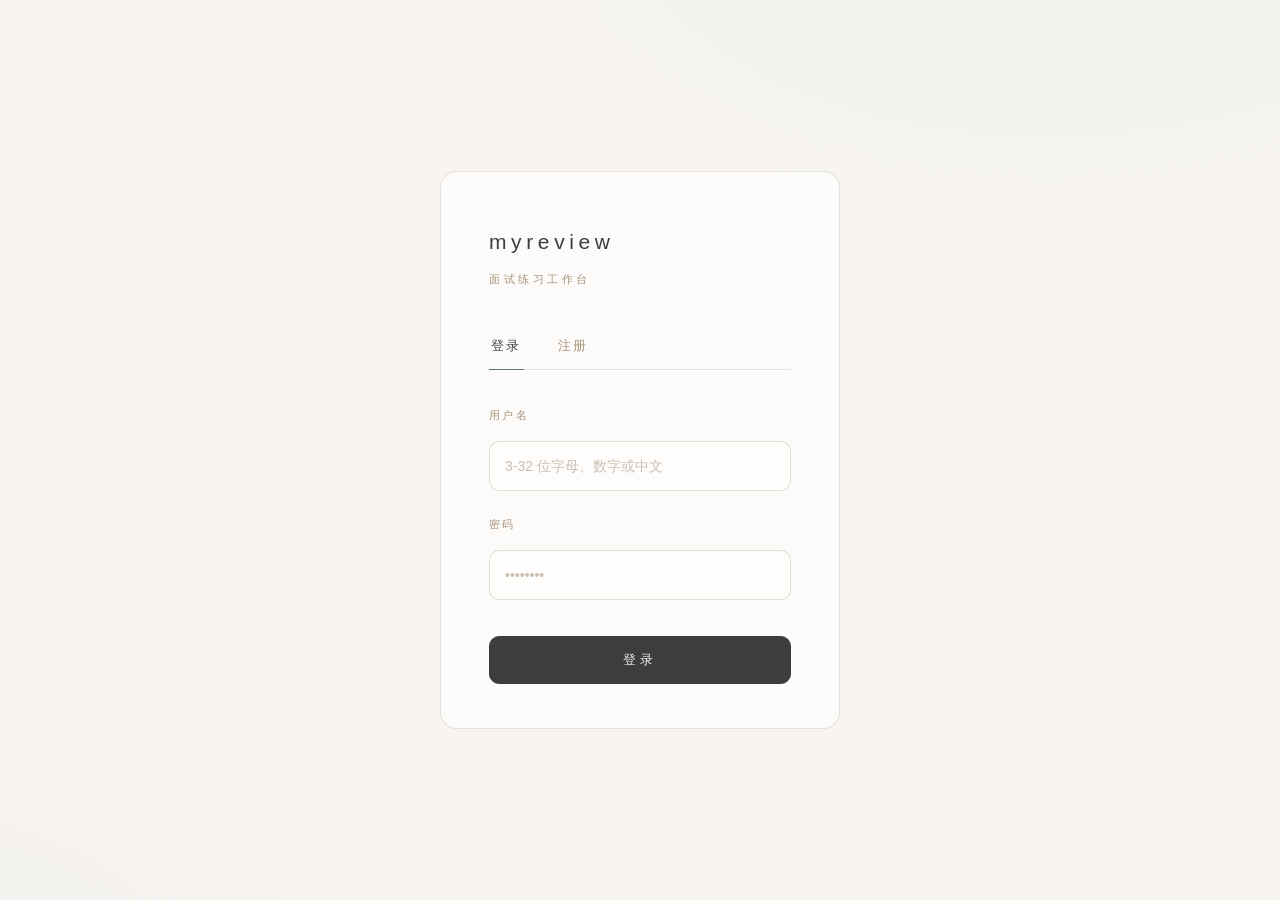
==== src/main/resources/static/answer.html @ 4e0e7f31 "加入缓存" ====
<!DOCTYPE html>
<html lang="zh-CN">
<head>
  <meta charset="UTF-8" />
  <meta name="viewport" content="width=device-width, initial-scale=1.0" />
  <title>答题 · MyReview</title>
  <link rel="icon" href="data:image/svg+xml,%3Csvg xmlns='http://www.w3.org/2000/svg' viewBox='0 0 64 64'%3E%3Crect width='64' height='64' rx='16' fill='%236366f1'/%3E%3Ctext x='32' y='44' font-size='32' font-family='sans-serif' font-weight='700' text-anchor='middle' fill='white'%3EM%3C/text%3E%3C/svg%3E" />
  <link rel="stylesheet" href="css/app.css?v=20261117d" />
</head>
<body class="route-practice" data-view="answer">
  <div class="layout">
    <aside class="sidebar">
      <div class="brand">
        <div class="brand-icon">面</div>
        <div class="brand-text">
          <strong>myreview</strong>
          <span>面试练习工作台</span>
        </div>
      </div>
      <nav class="nav" id="nav"></nav>
      <div class="user-panel" id="user-panel"></div>
    </aside>

    <main class="content" id="view"></main>
  </div>

  <script src="js/icons.js?v=20261105s"></script>
  <script src="js/speech.js?v=20261105s"></script>
  <script src="js/session.js?v=20261118a"></script>
</body>
</html>
---- src/main/resources/static/css/app.css ----
/* ============================================================
   MyReview —— Bento 便当盒界面
   浅色底 + 大圆角白瓷卡片 + 粉彩点缀，网格错落、留白充足、
   动效短而弹（200-300ms ease-out）。图标全部走内联 SVG。
   ============================================================ */

/* ------------------------------------------------------------
   1. 设计变量
   ------------------------------------------------------------ */
:root {
  /* 字号阶梯（设置页三档字号改的就是这组变量）——对齐主流产品：正文 14px 起步 */
  --fs-xs:   11px;    /* 徽章、脚注、时间戳 */
  --fs-sm:   12px;    /* 次要标签、小按钮 */
  --fs-md:   13px;    /* 知识点名、列表项、表格 */
  --fs-base: 14px;    /* 正文：题目、参考答案、记事本、点评 */
  --fs-lg:   15px;    /* 面板标题 */
  --fs-xl:   19px;    /* 页头标题 */
  --fs-2xl:  24px;    /* 大数字 */

  /* 中性色阶（暖锌灰，避免纯灰发脏） */
  --bg:            #f4f5f9;
  --surface:       #ffffff;
  --surface-2:     #fafafc;
  --surface-3:     #f3f4f7;
  --border:        #ececf2;
  --border-strong: #dedee7;

  /* 文字（灰色加深：浅灰在浅底上太难看清） */
  --text:    #18181b;
  --text-2:  #3f3f46;
  --text-3:  #71717a;

  /* 粉彩强调色（Bento 的彩色格子） */
  --accent:       #3b82f6;
  --accent-2:     #8b5cf6;
  --accent-3:     #ec4899;
  --accent-4:     #f97316;
  --accent-soft:  #eef4ff;
  --accent-line:  #dbe7ff;
  /* 文字链接统一用主题靛紫，不再用浏览器默认蓝 */
  --link:         #4f46e5;

  --success:      #10b981;
  --success-soft: #ecfdf5;
  --warning:      #f59e0b;
  --warning-soft: #fffbeb;
  --danger:       #f43f5e;
  --danger-soft:  #fef2f2;
  --violet:       #8b5cf6;
  --violet-soft:  #f5f3ff;

  /* 几何：克制的小圆角（主流产品的 6-14px，不再是大圆角 Bento） */
  --r-sm: 6px;
  --r-md: 8px;
  --r-lg: 12px;
  --r-xl: 14px;
  --sidebar-w: 252px;
  /* 吸顶 mini 条的高度：粘性元素（记事本/目录/抽屉）的 top 统一按它让位 */
  --mini-head-h: 40px;

  /* 投影：轻薄贴地，不飘 */
  --shadow-xs: 0 1px 2px rgba(24, 24, 27, .05);
  --shadow-sm: 0 1px 2px rgba(24, 24, 27, .04), 0 6px 16px -10px rgba(24, 24, 27, .12);
  --shadow-md: 0 2px 6px -2px rgba(24, 24, 27, .07), 0 12px 28px -14px rgba(24, 24, 27, .16);
  --shadow-lg: 0 8px 24px -8px rgba(24, 24, 27, .18), 0 32px 64px -24px rgba(24, 24, 27, .25);

  --ease-out: cubic-bezier(.22, 1, .36, 1);
  --ease-in-out: cubic-bezier(.65, 0, .35, 1);
  --dur-fast: 150ms;
  --dur: 220ms;
  --dur-slow: 320ms;

  --font: "Inter", -apple-system, BlinkMacSystemFont, "Segoe UI",
          "PingFang SC", "Hiragino Sans GB", "Microsoft YaHei", sans-serif;
  --mono: "JetBrains Mono", "SF Mono", ui-monospace, Menlo, Consolas, monospace;
}

html[data-fs="small"] {
  --fs-xs: 10.5px; --fs-sm: 11.5px; --fs-md: 12.5px; --fs-base: 13px;
  --fs-lg: 14px; --fs-xl: 17.5px; --fs-2xl: 22px;
}
html[data-fs="large"] {
  --fs-xs: 12px; --fs-sm: 13px; --fs-md: 14px; --fs-base: 15.5px;
  --fs-lg: 17px; --fs-xl: 21px; --fs-2xl: 27px;
}

/* ------------------------------------------------------------
   2. 基底
   ------------------------------------------------------------ */
* { box-sizing: border-box; }
html, body { margin: 0; padding: 0; min-height: 100%; }
html { scroll-behavior: smooth; }

body {
  font-family: var(--font);
  color: var(--text);
  font-size: var(--fs-base);
  font-weight: 400;
  letter-spacing: 0;
  /* 禁止浏览器合成粗体：中文合成粗体是“又粗又糊”的主要来源 */
  font-synthesis: none;
  line-height: 1.7;
  background-color: var(--bg);
  background-image:
    radial-gradient(900px 520px at 100% -8%, rgba(139, 92, 246, .10), transparent 62%),
    radial-gradient(820px 520px at -10% 2%, rgba(59, 130, 246, .10), transparent 58%),
    radial-gradient(700px 500px at 55% 110%, rgba(236, 72, 153, .06), transparent 60%);
  background-attachment: fixed;
  -webkit-font-smoothing: antialiased;
  text-rendering: optimizeLegibility;
}

::selection { background: #dfe8ff; color: #1e3a8a; }

/* 数字一律等宽，避免跳动 */
.num, .kpi-val, .score-big, .qnav-btn, .s-value, .tab-badge { font-variant-numeric: tabular-nums; }

/* 细滚动条 */
* { scrollbar-width: thin; scrollbar-color: #d9d9e3 transparent; }
*::-webkit-scrollbar { width: 10px; height: 10px; }
*::-webkit-scrollbar-thumb {
  background: #d9d9e3; border-radius: 999px;
  border: 3px solid transparent; background-clip: content-box;
}
*::-webkit-scrollbar-thumb:hover { background: #c4c4d2; background-clip: content-box; }
*::-webkit-scrollbar-track { background: transparent; }

a { color: inherit; }
:focus-visible { outline: 2px solid #818cf8; outline-offset: 2px; }
code {
  font-family: var(--mono); font-size: .95em;
  background: var(--surface-3); border-radius: 6px; padding: 1px 6px;
}

/* ------------------------------------------------------------
   3. 布局：浮空侧栏 + 主内容
   ------------------------------------------------------------ */
.layout {
  display: flex;
  gap: 16px;
  min-height: 100vh;
  max-width: 2400px;
  margin: 0 auto;
  padding: 10px;
}

/* ------------------------------------------------------------
   仪表盘菜单栏 —— 北欧极简（配色比登录页深一档，保证可读）
   暖白底、炭灰文字、羊毛灰线条；hover 只动底色（无位移），
   700ms ease-in-out 晨雾过渡。
   ------------------------------------------------------------ */
.sidebar {
  width: var(--sidebar-w);
  flex-shrink: 0;
  position: sticky;
  top: 10px;
  height: calc(100vh - 20px);
  display: flex;
  flex-direction: column;
  background: rgba(255, 255, 255, .55);
  border: 1px solid rgba(212, 205, 197, .55);
  border-radius: var(--r-xl);
  box-shadow: none;
  overflow: hidden;
}

.brand {
  display: flex; align-items: center; gap: 12px;
  padding: 24px 20px 18px;
}
.brand-icon {
  width: 38px; height: 38px; flex-shrink: 0;
  display: flex; align-items: center; justify-content: center;
  border-radius: 8px;
  background: #5a7a6b;
  color: #f5f0eb;
  font-size: 15px; font-weight: 400; letter-spacing: .02em;
  box-shadow: none;
}
.brand-text { display: flex; flex-direction: column; line-height: 1.3; min-width: 0; }
.brand-text strong {
  font-size: var(--fs-md); font-weight: 400;
  letter-spacing: .18em;
  text-transform: lowercase;
  color: #3d3d3d;
}
.brand-text span {
  font-size: 10px; font-weight: 400;
  letter-spacing: .22em;
  color: #a89279; margin-top: 3px;
}

.nav {
  flex: 1;
  padding: 4px 14px 14px;
  display: flex; flex-direction: column; gap: 2px;
  overflow-y: auto;
}
.nav-section {
  padding: 18px 12px 8px;
  font-size: 10.5px; font-weight: 500;
  letter-spacing: .24em; text-transform: none;
  color: #a89279;
}
.nav-item {
  display: flex; align-items: center; gap: 11px;
  padding: 10px 12px;
  border-radius: 8px;
  color: #55504a; text-decoration: none;
  font-size: var(--fs-md); font-weight: 400;
  transition: background 700ms ease-in-out, color 700ms ease-in-out;
}
/* Silent Elevation + No Impact：hover 只有底色微变，无位移无形变 */
.nav-item:hover { background: rgba(212, 205, 197, .3); color: #3d3d3d; transform: none; }
.nav-item.active {
  color: #3f5a4e;
  background: rgba(90, 122, 107, .13);
  box-shadow: none;
  font-weight: 500;
}
.nav-icon { width: 20px; display: flex; align-items: center; justify-content: center; flex-shrink: 0; }
.nav-item.active .nav-icon { color: #5a7a6b; }

/* 侧栏底部用户卡 */
.user-panel { padding: 14px; }
.user-card {
  display: flex; align-items: center; gap: 10px;
  padding: 9px 10px;
  border-radius: 10px;
  background: rgba(212, 205, 197, .16);
  border: 1px solid rgba(212, 205, 197, .5);
  cursor: pointer;
  transition: background 700ms ease-in-out, border-color 700ms ease-in-out;
}
.user-card:hover {
  background: rgba(212, 205, 197, .28);
  border-color: rgba(212, 205, 197, .8);
  box-shadow: none; transform: none;
}
.user-avatar {
  width: 36px; height: 36px; flex-shrink: 0;
  display: flex; align-items: center; justify-content: center;
  border-radius: 10px;
  background: #607683;
  color: #f5f0eb; font-weight: 400; font-size: var(--fs-md);
  box-shadow: none;
}
.user-avatar-img {
  width: 36px; height: 36px; flex-shrink: 0;
  border-radius: 10px; object-fit: cover;
  border: 1px solid rgba(212, 205, 197, .6);
}
.user-meta { flex: 1; min-width: 0; }
.user-name {
  font-size: var(--fs-md); font-weight: 500; line-height: 1.35;
  color: #3d3d3d;
  overflow: hidden; text-overflow: ellipsis; white-space: nowrap;
}
.user-sub {
  font-size: var(--fs-xs); font-weight: 400; color: #a89279;
  overflow: hidden; text-overflow: ellipsis; white-space: nowrap;
}
.user-menu-btn {
  flex-shrink: 0;
  width: 30px; height: 30px;
  display: grid; place-items: center;
  border: 0; border-radius: 8px;
  background: transparent; color: #a89279;
  cursor: pointer;
  transition: background 700ms ease-in-out, color 700ms ease-in-out;
}
.user-menu-btn:hover { background: rgba(212, 205, 197, .3); color: #c17767; }

.content {
  flex: 1;
  min-width: 0;
  padding: 8px 2px 48px 0;
}

/* 未登录：整页让位给登录卡片 */
body.auth-mode .layout { display: block; padding: 0; }
body.auth-mode .sidebar { display: none; }
body.auth-mode .content {
  min-height: 100vh;
  display: flex; align-items: center; justify-content: center;
  padding: 32px;
}

/*
 * fill-mode 用 backwards 而不是 both：both 会把最后一帧的 transform 留在 #view 上
 * （computed 是 identity matrix 而不是 none），使 #view 成为 fixed 元素的包含块，
 * 吸顶 mini 条就永远越不出主内容区、横跨不到菜单栏。
 */
.view-enter { animation: view-in var(--dur-slow) var(--ease-out) backwards; }
@keyframes view-in {
  from { opacity: 0; transform: translateY(10px); }
  to   { opacity: 1; transform: none; }
}

/* ------------------------------------------------------------
   4. 页头
   ------------------------------------------------------------ */
/*
 * 页头吸顶：滚过页头原始位置后变成一条 mini 条（标题缩小、eyebrow 收起），
 * 操作按钮保持可点。判定阈值用页头的**文档绝对位置**，与 mini 后的高度无关，
 * 所以不会出现「缩小→判定失效→还原→再缩小」的抖动。
 *
 * mini 条用 fixed 只覆盖主内容区（left 让开侧栏），**毛玻璃背景**——
 * 之前是全透明 + 文字阴影，正文从标题底下穿过很费眼；页面背景是渐变，
 * 用半透明白 + blur 既挡住内容又保留渐变过渡，和侧栏同一套材质语言。
 * 脱离文档流后由 JS 插入等高占位块，避免内容跳动。
 */
.page-head,
.session-head {
  z-index: 60;
}

/* 吸顶后占据的那段空间：高度由 JS 写入，内容位置保持不变 */
.sticky-head-spacer { flex: none; }

.page-head {
  display: flex; align-items: flex-end; gap: 20px;
  margin: 6px 0 24px;
  flex-wrap: wrap;
}
.page-head .ph-main { flex: 1; min-width: 240px; }
/* 层级眉标：只留大写宽字距的文字（Workspace / Practice），滚动进 mini 条时收起 */
.eyebrow {
  display: inline-flex; align-items: center;
  margin-bottom: 10px;
  color: #4f46e5;
  font-size: 10.5px; font-weight: 700;
  letter-spacing: .15em; text-transform: uppercase;
  max-height: 26px;
  overflow: hidden;
  transition: max-height var(--dur) var(--ease-out),
              margin var(--dur) var(--ease-out),
              opacity var(--dur) var(--ease-out);
}
.page-head h1 {
  margin: 0;
  font-size: var(--fs-xl);
  font-weight: 600;
  letter-spacing: -.01em;
  line-height: 1.2;
  transition: font-size var(--dur) var(--ease-out);
}
.page-head p { margin: 6px 0 0; color: var(--text-2); font-size: var(--fs-base); max-width: 74ch; }
.page-actions { display: flex; gap: 10px; align-items: center; flex-wrap: wrap; }

/*
 * mini 条：毛玻璃 + 比主内容左右各外扩 12px，像一块浮在主内容上方的玻璃板。
 * 玻璃板边缘比 main 宽，内部再用 12px 内边距把面包屑/右侧操作拉回主内容边缘。
 *   - 主内容左边缘 = layout padding 10 + 侧栏 + gap 16 = var(--sidebar-w) + 26
 *   - 玻璃板左边 = var(--sidebar-w) + 14（外扩 12px），右边 = 0（外扩 12px）
 *   - 内部 padding 12px 后，左右文字与主内容列严格对齐
 */
.page-head.mini,
.session-head.mini {
  position: fixed;
  top: 0;
  left: calc(var(--sidebar-w) + 14px);
  right: 0;
  margin: 0;
  padding: 6px 12px;
  background: rgba(255, 255, 255, .72);
  border: 0;
  border-bottom: 1px solid var(--border);
  border-radius: 0 0 var(--r-md) var(--r-md);
  box-shadow: 0 10px 30px -22px rgba(24, 24, 27, .35);
  backdrop-filter: blur(20px) saturate(180%);
  -webkit-backdrop-filter: blur(20px) saturate(180%);
  /* 条会挡住点击——只有内容自己接事件 */
  pointer-events: none;
}
.page-head.mini > *,
.session-head.mini > * { pointer-events: auto; }

/* mini 条：字号收一档，副标题与描述让位给内容。
   基础页头是 flex-end（大标题压着底线），mini 条只有一个标题 + 按钮，改居中才不会把标题顶下去 */
.page-head.mini { align-items: center; }
.page-head.mini h1 { font-size: 17px; }
/* 必须 display:none：inline-flex 即使压成 0 高，仍会占一个 line box，把标题顶下去 */
.page-head.mini .eyebrow { display: none; }
.page-head.mini p { display: none; }
.page-head.mini .page-actions { gap: 8px; }
.page-head.mini .page-actions .btn { padding: 6px 12px; font-size: var(--fs-sm); }
/* 毛玻璃已提供背景，文字不再需要光晕 */

/* ------------------------------------------------------------
   5. Bento 网格与卡片
   ------------------------------------------------------------ */
.stagger {
  display: grid;
  grid-template-columns: repeat(12, minmax(0, 1fr));
  gap: 20px;
  align-items: start;
}
.stagger > * { grid-column: span 12; min-width: 0; }

.span-4 { grid-column: span 4; }
.span-5 { grid-column: span 5; }
.span-6 { grid-column: span 6; }
.span-7 { grid-column: span 7; }
.span-8 { grid-column: span 8; }
.span-12 { grid-column: span 12; }

.card {
  position: relative;
  background: var(--surface);
  border: 1px solid rgba(24, 24, 27, .055);
  border-radius: var(--r-xl);
  padding: 20px;
  box-shadow: var(--shadow-sm);
  min-width: 0;
  transition: box-shadow var(--dur) var(--ease-out), border-color var(--dur) var(--ease-out);
}
.card:hover { box-shadow: var(--shadow-md); border-color: rgba(99, 102, 241, .14); }

.card > h2,
.panel > h3 {
  display: flex; align-items: center; gap: 8px; flex-wrap: wrap;
  margin: 0 0 16px;
  font-size: var(--fs-lg);
  font-weight: 500;
  letter-spacing: -.01em;
  line-height: 1.4;
}
.card > h2 .sub, .panel > h3 .muted { font-weight: 500; }

.sub { font-size: var(--fs-sm); color: var(--text-3); font-weight: 500; }
.muted { color: var(--text-3); }
.count { font-size: var(--fs-xs); color: var(--text-3); }
.spacer { margin-left: auto; }

/* 可折叠面板 */
.panel {
  position: relative;
  background: rgba(255, 255, 255, .9);
  border: 1px solid rgba(24, 24, 27, .055);
  border-radius: var(--r-xl);
  padding: 16px 20px;
  box-shadow: var(--shadow-sm);
  min-width: 0;
}
.panel > h3 { margin-bottom: 10px; }
.panel-toggle {
  margin-left: auto;
  padding: 5px 12px;
  border: 0; border-radius: 999px;
  background: rgba(24, 24, 27, .05);
  color: var(--text-3);
  font: inherit; font-size: var(--fs-xs); font-weight: 600;
  cursor: pointer;
  transition: background var(--dur-fast) var(--ease-out), color var(--dur-fast) var(--ease-out);
}
.panel-toggle:hover { background: rgba(24, 24, 27, .08); color: var(--text-2); }
.panel.collapsed .panel-content { display: none; }
.panel-accent {
  background: linear-gradient(145deg, #f6f4ff 0%, #eef4ff 100%);
  border-color: #e6e1ff;
}
.panel-success {
  background: linear-gradient(145deg, #f0fdf4 0%, #eef9ff 100%);
  border-color: #d6f3e3;
}
.panel-neutral { background: rgba(255, 255, 255, .9); }

.cols-2 { display: grid; grid-template-columns: repeat(2, minmax(0, 1fr)); gap: 16px; }
.cols-3 { display: grid; grid-template-columns: repeat(3, minmax(0, 1fr)); gap: 16px; }

/* ------------------------------------------------------------
   6. 按钮 / 链接 / 分段控件
   ------------------------------------------------------------ */
.btn {
  display: inline-flex; align-items: center; justify-content: center; gap: 6px;
  padding: 7px 13px;
  border: 1px solid transparent;
  border-radius: 8px;
  background: transparent;
  color: var(--text);
  font-family: var(--font); font-size: var(--fs-md); font-weight: 600;
  line-height: 1.35;
  text-decoration: none; white-space: nowrap;
  cursor: pointer;
  transition: transform var(--dur-fast) var(--ease-out),
              box-shadow var(--dur-fast) var(--ease-out),
              background var(--dur-fast) var(--ease-out),
              border-color var(--dur-fast) var(--ease-out),
              color var(--dur-fast) var(--ease-out);
}
.btn:active { transform: scale(.97); }
.btn svg { flex-shrink: 0; }

/* 主操作：主题靛紫渐变（替代黑色） */
.btn-primary {
  color: #fff;
  background: linear-gradient(135deg, #6366f1 0%, #8b5cf6 100%);
  box-shadow: 0 10px 22px -12px rgba(99, 102, 241, .6);
}
.btn-primary:hover:not(:disabled) {
  transform: translateY(-1px) scale(1.02);
  box-shadow: 0 16px 30px -14px rgba(99, 102, 241, .65);
  filter: brightness(1.06);
}
.btn-ghost {
  color: var(--text-2);
  background: var(--surface-2);
  border-color: var(--border);
  box-shadow: var(--shadow-xs);
}
/* 白底上的 ghost 按钮 hover 底色必须够深，否则看起来像没悬停 */
.btn-ghost:hover:not(:disabled) {
  color: var(--text);
  border-color: var(--border-strong);
  background: var(--surface-3);
  box-shadow: var(--shadow-sm);
  transform: translateY(-1px);
}
/* 卷切换箭头：单独的 hover 反馈（放大 + 蓝色） */
.paper-switch .btn-ghost:hover:not(:disabled) {
  color: var(--accent);
  border-color: var(--accent-line);
  background: var(--accent-soft);
  transform: translateY(-1px) scale(1.06);
}
/* 蓝色主按钮：继续出题 / 保存并下一题（不用黑色） */
/* 辅助/信息操作：浅靛蓝 tint（不抢主操作） */
.btn-soft {
  color: #4338ca;
  background: #eef2ff;
  border-color: #c7d2fe;
}
.btn-soft:hover:not(:disabled) {
  background: #e0e7ff;
  border-color: #a5b4fc;
  transform: translateY(-1px);
}
/* 警告/标记操作：琥珀 tint */
.btn-warning {
  color: #92400e;
  background: #fffbeb;
  border-color: #fde68a;
}
.btn-warning:hover:not(:disabled) {
  background: #fef3c7;
  transform: translateY(-1px);
}

/* 批改结果：各区域之间留间距，圆角适当收小 */
.graded-stack { display: flex; flex-direction: column; gap: 14px; }
.graded-stack .question-card,
.graded-stack .card,
.graded-stack .panel { border-radius: var(--r-md); }
#paper-body { margin-top: 12px; }
/* 卷总结在卡片里再套描边盒显得廉价：只留淡绿底，去边框去阴影 */
.paper-summary {
  margin-top: 12px;
  padding: 14px 16px;
  border: 0;
  box-shadow: none;
  border-radius: var(--r-md);
}
/* 本卷成绩的局部排版 */
/* 吸顶题目：滚过题面后缩小固定在控制区下方（题号/分值/题面始终可见） */
/*
 * 题目吸顶：位置始终由 CSS sticky 决定（top 是一个只依赖「mini 标题 + 控制区紧凑高度」
 * 的表达式），JS 只在贴住之后加 .is-stuck 换紧凑外观。
 * 之前用 JS 动态写 top 会导致「改高度→改阈值→再改高度」的抽搐，也容易在屏幕中间悬停。
 */
#question-card {
  position: sticky;
  top: calc(var(--mini-head-h) + var(--answer-sticky-stuck-h, 0px) + 8px);
  z-index: 30;   /* 贴住时盖住下方内容——否则半透明卡片会和题面叠字 */
  /* 吸顶落点之上还有 mini 标题 + 控制区，滚动锚定会反过来改 scrollTop → 未吸顶时就会跳 */
  overflow-anchor: none;
}
#question-card.is-stuck {
  padding: 10px 14px 10px 18px;
  border-radius: var(--r-md);
  background: #fff;
  box-shadow: 0 8px 22px -12px rgba(24, 24, 27, .28);
  max-height: 36vh;
  overflow-y: auto;
  overscroll-behavior: contain;
}
/* 滚动时内容高度变化会触发浏览器的滚动锚定，进而反馈成抖动——关掉它 */
html { overflow-anchor: none; }
#view { overflow-anchor: none; }
#question-card.is-stuck .q-seq { margin-bottom: 6px; font-size: var(--fs-xs); }
#question-card.is-stuck .q-text { font-size: var(--fs-md); line-height: 1.6; }
#question-card.is-stuck .q-kp,
#question-card.is-stuck .q-demands { margin-top: 8px; padding: 8px 10px; font-size: var(--fs-xs); }
#question-card.is-stuck::before { width: 4px; }

/* 批改结果各 panel 的标题/副标题统一成本卷成绩的排版 */
.panel > h3 .muted,
.panel > h3 .sub { font-weight: 400; font-size: 12px; }

.btn-quiet { color: var(--text-3); background: transparent; }
.btn-quiet:hover { color: var(--text-2); background: var(--surface-3); }
.btn-success {
  color: #fff;
  background: linear-gradient(135deg, #10b981 0%, #059669 100%);
  box-shadow: 0 10px 22px -12px rgba(16, 185, 129, .65);
}
.btn-success:hover { transform: translateY(-1px); box-shadow: 0 16px 30px -14px rgba(16, 185, 129, .6); }
/* 危险操作：柔和的玫红 tint，不用刺眼的大红渐变 */
.btn-danger {
  color: #b91c1c;
  background: #fff1f2;
  border-color: #fecdd3;
  box-shadow: none;
}
.btn-danger:hover:not(:disabled) {
  background: #ffe4e6;
  border-color: #fda4af;
  transform: translateY(-1px);
}
.btn-sm { padding: 5px 10px; border-radius: 8px; font-size: var(--fs-sm); }

/* —— 按钮情景色（北欧）：炭灰=建立、松绿=学习推进、峡湾蓝=查看辅助、砖色=危险 —— */
.btn-strong {
  background: #3d3d3d; border-color: #3d3d3d; color: #f5f0eb;
  box-shadow: none; font-weight: 400; letter-spacing: .12em;
  transition: filter 400ms ease-in-out;
}
.btn-strong:hover:not(:disabled) {
  filter: brightness(1.15); transform: none; box-shadow: none;
  background: #3d3d3d; border-color: #3d3d3d; color: #f5f0eb;
}
.btn-strong:active:not(:disabled) {
  filter: brightness(.92); transform: none; box-shadow: none;
  background: #3d3d3d; border-color: #3d3d3d; color: #f5f0eb;
}
.btn-fjord {
  background: rgba(255, 255, 255, .5);
  border-color: rgba(123, 160, 184, .5);
  color: #4c7288;
  box-shadow: none; font-weight: 400;
  transition: background 400ms ease-in-out, border-color 400ms ease-in-out, color 400ms ease-in-out;
}
.btn-fjord:hover:not(:disabled) {
  background: rgba(123, 160, 184, .12);
  border-color: rgba(123, 160, 184, .8);
  color: #3f6479;
  box-shadow: none; transform: none;
}
.btn-fjord:active:not(:disabled) { filter: brightness(.96); transform: none; box-shadow: none; }
.btn-lg { padding: 10px 18px; border-radius: 10px; font-size: var(--fs-base); }
.btn[disabled], .btn:disabled {
  opacity: .45;
  cursor: not-allowed;
  transform: none !important;
  box-shadow: none;
}
.btn.active {
  background: linear-gradient(135deg, rgba(59, 130, 246, .12), rgba(139, 92, 246, .12));
  border-color: rgba(99, 102, 241, .22);
  color: #4338ca;
}
.btn-row {
  display: flex; align-items: center; gap: 10px; flex-wrap: wrap;
  margin-top: 16px;
}

.link {
  display: inline-flex; align-items: center; gap: 4px;
  padding: 0; border: 0; background: none;
  color: var(--link);
  font: inherit; font-size: var(--fs-md); font-weight: 500;
  text-decoration: none; cursor: pointer;
}
.link:hover { text-decoration: underline; text-underline-offset: 3px; }

/* 三段式分段控件（iOS 风格） */
.seg {
  display: inline-flex; flex-wrap: wrap; gap: 3px;
  width: fit-content; max-width: 100%;
  align-self: flex-start;
  padding: 3px;
  background: var(--surface-2);
  border: 1px solid var(--border);
  border-radius: 12px;
}
.seg button, .seg a {
  display: inline-flex; align-items: center; justify-content: center; gap: 6px;
  padding: 6px 12px;
  border: 0; border-radius: 8px;
  background: transparent;
  color: var(--text-2);
  font: inherit; font-size: var(--fs-sm); font-weight: 500;
  text-decoration: none; white-space: nowrap;
  cursor: pointer;
  transition: background var(--dur-fast) var(--ease-out),
              color var(--dur-fast) var(--ease-out),
              box-shadow var(--dur-fast) var(--ease-out),
              transform var(--dur-fast) var(--ease-out);
}
.seg button:not(.active):hover, .seg a:not(.active):hover {
  color: #4338ca;
  background: rgba(99, 102, 241, .08);
}
.seg button:active, .seg a:active { transform: scale(.97); }
.seg button.active, .seg a.active {
  background: #eef2ff;
  color: #4338ca;
  font-weight: 600;
  box-shadow: inset 0 0 0 1px #c7d2fe;
}
select.btn { appearance: auto; padding-right: 12px; }

/* ------------------------------------------------------------
   7. 徽章 / 标签 / 状态点
   ------------------------------------------------------------ */
.badge {
  display: inline-flex; align-items: center; gap: 5px;
  padding: 2px 8px;
  border-radius: 8px;
  border: 1px solid transparent;
  background: var(--surface-3);
  color: var(--text-2);
  font-size: var(--fs-xs); font-weight: 500;
  line-height: 1.5; letter-spacing: 0; white-space: nowrap;
}
.badge-blue   { background: #eff6ff; color: #1d4ed8; }
.badge-green  { background: #ecfdf5; color: #047857; }
.badge-orange { background: #fff7ed; color: #c2410c; }
.badge-purple { background: #f5f3ff; color: #6d28d9; }
.badge-red    { background: #fef2f2; color: #b91c1c; }
.badge-gray   { background: #f4f4f5; color: #52525b; }

.tier-chip {
  display: inline-flex; align-items: center;
  padding: 2px 8px;
  border-radius: 8px;
  border: 1px solid transparent;
  font-size: var(--fs-xs); font-weight: 500;
  letter-spacing: 0; white-space: nowrap;
}
.tier-chip.tier-base  { background: #eff6ff; color: #1d4ed8; }
.tier-chip.tier-mid   { background: #f5f3ff; color: #6d28d9; }
.tier-chip.tier-major { background: #fff7ed; color: #c2410c; }

.pts-chip, .score-chip {
  display: inline-flex; align-items: center; gap: 4px;
  padding: 2px 8px;
  border-radius: 8px;
  border: 1px solid transparent;
  font-size: var(--fs-xs); font-weight: 500;
  letter-spacing: 0; white-space: nowrap;
}
.pts-chip { background: #f4f4f5; color: #52525b; }
.score-chip { background: var(--surface-3); color: var(--text-2); }
.score-chip.score-high { background: #ecfdf5; color: #047857; }
.score-chip.score-mid  { background: #eff6ff; color: #1d4ed8; }
.score-chip.score-low  { background: #fef2f2; color: #b91c1c; }

.score-high { color: #059669; }
.score-mid  { color: #2563eb; }
.score-low  { color: #e11d48; }

.score-row { display: flex; align-items: baseline; gap: 8px; flex-wrap: wrap; margin-top: 2px; }
.score-big {
  font-size: var(--fs-2xl);
  font-weight: 650;
  letter-spacing: -.01em;
  line-height: 1;
}
.score-max { font-size: var(--fs-lg); font-weight: 600; color: var(--text-3); }

.dim-chip {
  display: inline-flex; align-items: center; gap: 5px;
  padding: 3px 9px;
  border-radius: 8px;
  background: var(--surface-3);
  border: 1px solid var(--border);
  font-size: var(--fs-xs); color: var(--text-2);
}
.dim-chip b { color: var(--text); }
.dims { display: flex; gap: 8px; flex-wrap: wrap; }

.dot {
  display: inline-block;
  width: 8px; height: 8px;
  margin-right: 7px;
  border-radius: 50%;
  background: var(--text-3);
  vertical-align: middle;
}
.dot-red    { background: #f43f5e; }
.dot-orange { background: #f59e0b; }
.dot-gray   { background: #a1a1aa; }
.dot-violet { background: #8b5cf6; }

.tag-list { display: flex; flex-wrap: wrap; gap: 7px; }
.tag {
  display: inline-flex; align-items: center;
  padding: 3px 10px;
  border-radius: 999px;
  background: var(--surface-3);
  color: var(--text-2);
  font-size: var(--fs-xs); font-weight: 500;
}
.tag.ok    { background: #ecfdf5; color: #047857; }
.tag.weak  { background: #fff1f2; color: #be123c; }
.tag.muted { background: #f4f4f5; color: #71717a; }

/* ------------------------------------------------------------
   8. 表单
   ------------------------------------------------------------ */
.form-grid {
  display: grid;
  grid-template-columns: repeat(2, minmax(0, 1fr));
  gap: 16px 18px;
}
.field { display: flex; flex-direction: column; gap: 7px; min-width: 0; }
.field.full { grid-column: 1 / -1; }
.field label {
  display: flex; align-items: center; gap: 6px; flex-wrap: wrap;
  font-size: var(--fs-sm); font-weight: 600; color: var(--text-2);
}
.req { color: var(--danger); }
.hint-inline { font-size: var(--fs-xs); font-weight: 500; color: var(--text-3); }

input[type="text"],
input[type="password"],
input[type="number"],
input[type="search"],
select,
textarea {
  width: 100%;
  padding: 11px 14px;
  border: 1px solid var(--border);
  border-radius: 8px;
  background: var(--surface-2);
  color: var(--text);
  font-family: var(--font);
  font-size: var(--fs-md);
  line-height: 1.6;
  transition: border-color var(--dur) var(--ease-out),
              box-shadow var(--dur) var(--ease-out),
              background var(--dur) var(--ease-out);
}
input::placeholder, textarea::placeholder { color: #b8b8c2; }
input:hover, select:hover, textarea:hover { border-color: var(--border-strong); }
input:focus, select:focus, textarea:focus {
  outline: none;
  background: #fff;
  border-color: #a5b4fc;
  box-shadow: 0 0 0 4px rgba(99, 102, 241, .13);
}
textarea { min-height: 100px; resize: vertical; line-height: 1.75; }
textarea.tall { min-height: 150px; }

select {
  appearance: none;
  padding-right: 36px;
  background-image:
    linear-gradient(45deg, transparent 50%, #71717a 50%),
    linear-gradient(135deg, #71717a 50%, transparent 50%);
  background-position: calc(100% - 18px) 50%, calc(100% - 13px) 50%;
  background-size: 5px 5px, 5px 5px;
  background-repeat: no-repeat;
  cursor: pointer;
}
.field .tip { font-size: var(--fs-sm); color: var(--text-3); }
.tip { font-size: var(--fs-sm); color: var(--text-3); }
.hint { font-size: var(--fs-sm); color: var(--text-3); line-height: 1.7; }
.hint.ok { color: #047857; }
.hint.warn { color: #b45309; }
.inline-row { display: flex; align-items: center; gap: 8px; flex-wrap: wrap; }
.inline-row > select, .inline-row > input { flex: 1 1 180px; width: auto; }
.save-bar { display: flex; align-items: center; gap: 12px; margin-top: 18px; }
.save-ok { color: var(--success); font-size: var(--fs-sm); font-weight: 600; }

/* ------------------------------------------------------------
   9. 空态 / 错误 / 进度
   ------------------------------------------------------------ */
.empty {
  display: flex; flex-direction: column; align-items: center; justify-content: center;
  gap: 10px;
  padding: 36px 20px;
  border-radius: 12px;
  color: var(--text-3);
  text-align: center;
}
.empty-icon {
  width: 54px; height: 54px;
  display: grid; place-items: center;
  border-radius: 10px;
  background: linear-gradient(135deg, #f4f4ff, #eef6ff);
  color: #818cf8;
  box-shadow: inset 0 0 0 1px rgba(99, 102, 241, .08);
}
.empty-title { font-size: var(--fs-md); font-weight: 600; color: var(--text-2); }

.progress-box { padding: 6px 0 2px; }
.progress-line {
  display: flex; justify-content: space-between; gap: 12px;
  font-size: var(--fs-md); color: var(--text-2);
  margin-bottom: 8px;
}
.progress-track {
  height: 8px;
  border-radius: 999px;
  background: var(--surface-3);
  overflow: hidden;
}
.progress-fill {
  position: relative;
  height: 100%;
  border-radius: 999px;
  background: linear-gradient(90deg, var(--accent), var(--accent-2));
  transition: width var(--dur-slow) var(--ease-out);
}
.progress-fill::after {
  content: "";
  position: absolute; inset: 0;
  background: linear-gradient(90deg, transparent, rgba(255, 255, 255, .5), transparent);
  transform: translateX(-100%);
  animation: shimmer 1.9s var(--ease-in-out) infinite;
}
.progress-error {
  display: flex; align-items: center; gap: 6px; flex-wrap: wrap;
  margin-top: 10px;
  padding: 9px 12px;
  border-radius: 12px;
  background: var(--danger-soft);
  color: #b91c1c;
  font-size: var(--fs-sm);
}
.progress-error .btn { margin-left: auto; }

.progress-strip {
  display: flex; align-items: center; gap: 10px; flex-wrap: wrap;
  padding: 12px 16px;
  border-radius: 10px;
  background: rgba(255, 255, 255, .82);
  border: 1px solid var(--border);
  box-shadow: var(--shadow-xs);
  backdrop-filter: blur(12px);
  font-size: var(--fs-sm);
  color: var(--text-2);
}
.progress-strip > span { display: inline-flex; align-items: baseline; gap: 4px; }
.progress-strip b { color: var(--text); font-weight: 600; }
.progress-strip .spacer { margin-left: auto; }
/* 进度条与下方答题工具区是一组，不吃 stagger 的 20px 大间距 */
.progress-strip + .answer-sticky { margin-top: -12px; }
/* 同理：控制区与下面的卷内容也是紧挨着的一组 */
.answer-sticky + .card { margin-top: -12px; }

/* spinner */
.spinner {
  display: inline-block;
  width: 14px; height: 14px;
  border: 2px solid currentColor;
  border-right-color: transparent;
  border-radius: 50%;
  opacity: .8;
  animation: spin .7s linear infinite;
  flex-shrink: 0;
}
@keyframes spin { to { transform: rotate(360deg); } }

/* ------------------------------------------------------------
   10. 列表 / 表格
   ------------------------------------------------------------ */
.list { display: flex; flex-direction: column; gap: 10px; }

.list-item {
  position: relative;
  display: flex; align-items: center; gap: 14px;
  padding: 14px 16px;
  background: var(--surface);
  border: 1px solid var(--border);
  border-radius: 10px;
  cursor: pointer;
  transition: transform var(--dur) var(--ease-out),
              box-shadow var(--dur) var(--ease-out),
              border-color var(--dur) var(--ease-out),
              background var(--dur) var(--ease-out);
}
.list-item:hover {
  transform: translateY(-2px);
  box-shadow: var(--shadow-md);
  border-color: #dcdcf5;
}
.li-icon {
  width: 42px; height: 42px; flex-shrink: 0;
  display: grid; place-items: center;
  border-radius: 8px;
  border: 1px solid rgba(212, 205, 197, .7);
  background: transparent;
  color: #5a7a6b;
  transition: background 700ms ease-in-out, border-color 700ms ease-in-out, color 700ms ease-in-out;
}
.li-main { flex: 1; min-width: 0; }
.li-title {
  display: flex; align-items: center; gap: 8px; flex-wrap: wrap;
  font-size: var(--fs-base); font-weight: 600;
  line-height: 1.4;
}
.li-sub { margin-top: 2px; font-size: var(--fs-sm); color: var(--text-3); }
.li-stats {
  display: flex; align-items: center; gap: 14px; flex-wrap: wrap;
  font-size: var(--fs-sm); color: var(--text-3);
}
.li-stats b { color: var(--text-2); font-weight: 600; }

/* 阶段列表 = 错落 Bento 卡片（7/5、5/7 交替） */
.list.stagger { display: grid; grid-template-columns: repeat(12, 1fr); gap: 16px; }
.list.stagger > .list-item {
  grid-column: span 6;
  align-items: flex-start;
  flex-wrap: wrap;
  padding: 20px;
  border-radius: 12px;
  background: linear-gradient(155deg, #ffffff 0%, #fbfbff 100%);
}
.list.stagger > .list-item:nth-child(4n+1) {
  grid-column: span 7;
  background: linear-gradient(150deg, #f4f7ff 0%, #fbfaff 100%);
  border-color: #e8ecfb;
}
.list.stagger > .list-item:nth-child(4n+2) { grid-column: span 5; }
.list.stagger > .list-item:nth-child(4n+3) {
  grid-column: span 5;
  background: linear-gradient(150deg, #fdf5ff 0%, #fbfaff 100%);
  border-color: #f2e9fb;
}
.list.stagger > .list-item:nth-child(4n+4) { grid-column: span 7; }
.list.stagger > .list-item .li-stats {
  width: 100%;
  margin-top: 12px;
  padding-top: 12px;
  border-top: 1px dashed rgba(24, 24, 27, .08);
  justify-content: space-between;
}
.list.stagger > .list-item .li-main { padding-right: 26px; }
.list.stagger > .list-item > .btn-quiet[data-action="delete-stage"] {
  position: absolute; top: 12px; right: 12px;
  opacity: .45;
}
.list.stagger > .list-item > .btn-quiet[data-action="delete-stage"]:hover { opacity: 1; }
.list.stagger > .list-item:hover {
  transform: translateY(-3px) scale(1.005);
  box-shadow: 0 18px 40px -18px rgba(24, 24, 27, .22);
}

.tbl-wrap {
  overflow-x: auto;
  border: 1px solid var(--border);
  border-radius: 10px;
  background: var(--surface);
}
.tbl { width: 100%; border-collapse: collapse; font-size: var(--fs-md); }
.tbl th {
  padding: 12px 16px;
  text-align: left;
  background: var(--surface-2);
  border-bottom: 1px solid var(--border);
  color: var(--text-3);
  font-size: var(--fs-xs); font-weight: 600;
  letter-spacing: 0; text-transform: none;
  white-space: nowrap;
}
.tbl td {
  padding: 13px 16px;
  border-bottom: 1px solid #f2f2f6;
  color: var(--text-2);
  vertical-align: middle;
}
.tbl tbody tr:last-child td { border-bottom: 0; }
.tbl tbody tr { transition: background var(--dur-fast) var(--ease-out); }
.tbl tbody tr:hover { background: #fafaff; }
.tbl tbody tr.active {
  background: #eef2ff;
  box-shadow: inset 3px 0 0 var(--accent);
}
.tbl .w-2 { width: 48px; }
.tbl .w-4 { width: 82px; }
.tbl .w-5 { width: 104px; }
.tbl .w-time { width: 156px; white-space: nowrap; }
.ellipsis { max-width: 420px; overflow: hidden; text-overflow: ellipsis; white-space: nowrap; }
.list-pager {
  display: flex; align-items: center; justify-content: center; gap: 12px;
  padding-top: 14px;
}

/* 卡片网格：阶段列表与练习列表共用 */
.card-grid {
  display: grid;
  grid-template-columns: repeat(auto-fill, minmax(260px, 1fr));
  gap: 16px;
}
/*
 * 卡片悬停语言（全工程统一）——「晨光」
 * hover 时左上角晕开极淡松绿光（色温微调，像晨光洒上纸面），
 * 边框由羊毛灰转松绿、图标盒泛绿、标题加深；
 * 700ms ease-in-out 晨雾过渡，无位移、无阴影、无形变。
 * 新卡片一律复用 .item-card，不要再写各自的 hover。
 */
.item-card {
  position: relative;
  display: flex; flex-direction: column; gap: 12px;
  padding: 18px;
  background: rgba(255, 255, 255, .6);
  border: 1px solid rgba(212, 205, 197, .55);
  border-radius: 14px;
  cursor: pointer;
  overflow: hidden;
  transition: background 400ms ease-in-out, border-color 400ms ease-in-out;
}
.item-card::before {
  content: '';
  position: absolute; inset: 0;
  background: radial-gradient(420px 240px at 0% 0%, rgba(201, 168, 140, .18), transparent 70%);
  opacity: 0;
  pointer-events: none;
  transition: opacity 400ms ease-in-out;
}
.item-card:hover::before { opacity: 1; }
.item-card:hover {
  background: #fcfaf8;
  border-color: rgba(90, 122, 107, .45);
  box-shadow: none; transform: none;
}
.item-card:hover .li-icon {
  border-color: rgba(201, 168, 140, .55);
  background: rgba(201, 168, 140, .14);
}
.item-card:hover .li-title { color: #3d3d3d; }
.item-card-head { display: flex; align-items: flex-start; gap: 12px; padding-right: 28px; }
.item-card-stats {
  display: flex; flex-wrap: wrap; gap: 6px 14px;
  padding-top: 12px;
  border-top: 1px solid rgba(212, 205, 197, .45);
  font-size: var(--fs-sm); color: #a89279;
}
.item-card-stats b { color: #55504a; font-weight: 500; }
.item-card-foot { font-size: var(--fs-xs); color: #a89279; margin-top: auto; font-weight: 400; }
.item-card-del {
  position: absolute; top: 10px; right: 10px;
  opacity: .5; color: #a89279; background: none; box-shadow: none;
  transition: background 400ms ease-in-out, color 400ms ease-in-out, opacity 400ms ease-in-out;
}
.item-card-del:hover {
  opacity: 1;
  background: rgba(193, 119, 103, .1);
  color: #c17767;
  box-shadow: none; transform: none;
}

/* 练习页标题下的范围说明：默认两行，展开后显示全文 */
.scope-line {
  display: flex; align-items: flex-start; gap: 10px; flex-wrap: wrap;
  margin: -8px 0 16px;
}
.scope-badges { display: inline-flex; gap: 6px; flex-shrink: 0; }
.scope-text {
  flex: 1; min-width: 200px;
  color: var(--text-2); font-size: var(--fs-md); line-height: 1.6;
  white-space: pre-wrap; word-break: break-word;
  display: -webkit-box; -webkit-line-clamp: 2; -webkit-box-orient: vertical;
  overflow: hidden;
}
.scope-text.open { display: block; -webkit-line-clamp: unset; }

/* 阶段切换：横向滚动胶囊 */
.stage-chips {
  display: flex; gap: 8px;
  margin-top: 14px; padding-bottom: 6px;
  overflow-x: auto;
  scroll-behavior: smooth;
  scrollbar-width: thin;
}
.stage-chip {
  flex-shrink: 0;
  display: inline-flex; align-items: center; gap: 8px;
  padding: 8px 14px;
  border: 1px solid var(--border);
  border-radius: 999px;
  background: var(--surface);
  color: var(--text-2);
  font-size: var(--fs-md); font-weight: 600;
  white-space: nowrap;
  cursor: pointer;
  transition: background var(--dur) var(--ease-out),
              border-color var(--dur) var(--ease-out),
              color var(--dur) var(--ease-out),
              transform var(--dur-fast) var(--ease-out);
}
.stage-chip:hover { border-color: var(--accent-line); background: var(--accent-soft); }
.stage-chip:active { transform: scale(.97); }
.stage-chip.active {
  background: linear-gradient(135deg, #6366f1, #8b5cf6);
  border-color: transparent; color: #fff;
}
.stage-chip-count {
  min-width: 20px; padding: 0 6px;
  border-radius: 999px;
  background: rgba(24, 24, 27, .07);
  font-size: var(--fs-xs); font-weight: 600; line-height: 20px; text-align: center;
}
.stage-chip.active .stage-chip-count { background: rgba(255, 255, 255, .25); }

/* ------------------------------------------------------------
   11. Toast / Dialog
   ------------------------------------------------------------ */
.toast-host {
  position: fixed; top: 18px; left: 50%; transform: translateX(-50%);
  z-index: 9000;
  display: flex; flex-direction: column; align-items: center; gap: 10px;
  pointer-events: none;
  width: min(420px, calc(100vw - 32px));
}
.toast {
  pointer-events: auto;
  display: flex; align-items: flex-start; gap: 10px;
  min-width: 260px; max-width: 400px;
  padding: 13px 16px;
  border: 1px solid var(--border);
  border-radius: 10px;
  background: rgba(255, 255, 255, .95);
  box-shadow: var(--shadow-md);
  backdrop-filter: blur(18px);
  -webkit-backdrop-filter: blur(18px);
  animation: toast-in .3s var(--ease-out) both;
}
.toast.leaving { animation: toast-out .24s var(--ease-in-out) both; }
.toast-icon {
  width: 30px; height: 30px; flex-shrink: 0;
  display: grid; place-items: center;
  border-radius: 10px;
  background: var(--surface-3);
  color: var(--text-2);
}
.toast-body { min-width: 0; padding-top: 2px; }
.toast-title { font-size: var(--fs-sm); font-weight: 600; line-height: 1.4; }
.toast-msg { font-size: var(--fs-sm); color: var(--text-2); line-height: 1.55; word-break: break-word; }
.toast-success .toast-icon { background: var(--success-soft); color: #059669; }
.toast-error   .toast-icon { background: var(--danger-soft);  color: #e11d48; }
.toast-warning .toast-icon { background: var(--warning-soft); color: #d97706; }
.toast-info    .toast-icon { background: var(--accent-soft);  color: #2563eb; }

/* ------------------------------------------------------------
   弹窗 —— 北欧极简（全站统一）：暖白底、羊毛灰线条、无阴影；
   进出只做 700ms 淡入淡出（Morning Fog），无位移无缩放（No Impact）。
   ------------------------------------------------------------ */
.dialog-backdrop {
  position: fixed; inset: 0; z-index: 9500;
  display: flex; align-items: center; justify-content: center;
  padding: 24px;
  background: rgba(61, 58, 52, .32);
  backdrop-filter: blur(6px);
  -webkit-backdrop-filter: blur(6px);
  animation: fade-in 700ms ease-in-out both;
}
.dialog-backdrop.leaving { animation: fade-out 700ms ease-in-out both; }
.dialog {
  width: 100%; max-width: 460px;
  max-height: calc(100vh - 48px);
  display: flex; flex-direction: column;
  background: #faf7f2;
  border: 1px solid rgba(212, 205, 197, .6);
  border-radius: 14px;
  box-shadow: none;
  overflow: hidden;
  animation: dialog-in 700ms ease-in-out both;
}
.dialog-backdrop.leaving .dialog { animation: dialog-out 700ms ease-in-out both; }
.dialog-wide { max-width: 760px; }
.dialog-head { padding: 26px 28px 0; }
.dialog-title {
  display: flex; align-items: center; gap: 8px;
  font-size: var(--fs-lg); font-weight: 400;
  letter-spacing: .1em;
  color: #3d3d3d;
}
/* 图标占位盒 / 标题文字组：svg 是行内替换元素，跟文字基线对齐时会被
   行盒降部空间顶高半个身位——统一收进 flex 盒里垂直居中。
   两级都覆盖：外层包「图标+文字」的 span，内层包 svg 的 span。 */
.ib { display: inline-flex; align-items: center; flex-shrink: 0; }
.dialog-title > span { display: inline-flex; align-items: center; gap: 8px; }
.dialog-title > span > span { display: inline-flex; align-items: center; }
.dialog-x {
  margin-left: auto;
  width: 30px; height: 30px;
  display: grid; place-items: center;
  border: 0; border-radius: 8px;
  background: transparent; color: #a89279;
  cursor: pointer;
  transition: background 700ms ease-in-out, color 700ms ease-in-out;
}
.dialog-x:hover { background: rgba(212, 205, 197, .3); color: #3d3d3d; }
.dialog-body {
  padding: 18px 28px 10px;
  overflow: auto;
  color: #55504a;
  font-size: var(--fs-md);
  line-height: 1.8;
}
.dialog-body textarea { min-height: 130px; }
.dialog-foot {
  display: flex; align-items: center; justify-content: flex-end; gap: 10px;
  padding: 18px 28px 24px;
  background: none;
}
.dialog-foot .btn { min-width: 84px; }

/* 弹窗内表单控件：与登录页同一套输入框语言 */
.dialog input[type="text"],
.dialog input[type="password"],
.dialog input[type="number"],
.dialog input[type="search"],
.dialog select,
.dialog textarea {
  width: 100%;
  padding: 11px 14px;
  border: 1px solid rgba(212, 205, 197, .7);
  border-radius: 10px;
  background: rgba(255, 255, 255, .55);
  color: #3d3d3d;
  font-family: var(--font); font-size: var(--fs-md); font-weight: 400;
  line-height: 1.6;
  transition: border-color 700ms ease-in-out, background-color 700ms ease-in-out;
}
.dialog input::placeholder, .dialog textarea::placeholder { color: #c9bfb2; font-weight: 400; }
.dialog input:hover:not(:focus),
.dialog select:hover:not(:focus),
.dialog textarea:hover:not(:focus) { border-color: rgba(212, 205, 197, 1); }
.dialog input:focus, .dialog select:focus, .dialog textarea:focus {
  outline: none;
  border-color: #7ba0b8;
  background: rgba(255, 255, 255, .85);
}
.dialog .field label {
  margin-bottom: 8px;
  color: #a89279;
  font-size: 11px; font-weight: 500;
  letter-spacing: .22em;
}
.dialog .field .req { color: #c9bfb2; font-weight: 400; }

/* 弹窗内按钮：ghost 羊毛灰描边 / primary 松绿 / danger 砖色，全部无形变 */
.dialog .btn-ghost {
  background: rgba(255, 255, 255, .5);
  border-color: rgba(212, 205, 197, .7);
  color: #55504a;
  box-shadow: none; font-weight: 400;
  transition: background 700ms ease-in-out, border-color 700ms ease-in-out, color 700ms ease-in-out;
}
.dialog .btn-ghost:hover:not(:disabled) {
  background: rgba(212, 205, 197, .28);
  border-color: rgba(212, 205, 197, 1);
  color: #3d3d3d;
  box-shadow: none; transform: none;
}
.dialog .btn-primary {
  background: #3d3d3d; border-color: #3d3d3d; color: #f5f0eb;
  box-shadow: none; font-weight: 400; letter-spacing: .12em;
  transition: filter 400ms ease-in-out;
}
.dialog .btn-primary:hover:not(:disabled) {
  filter: brightness(1.15); transform: none; box-shadow: none;
  background: #3d3d3d; border-color: #3d3d3d; color: #f5f0eb;
}
.dialog .btn-primary:active:not(:disabled) {
  filter: brightness(.92); transform: none; box-shadow: none;
  background: #3d3d3d; border-color: #3d3d3d; color: #f5f0eb;
}
.dialog .btn-danger {
  background: rgba(193, 119, 103, .1);
  border-color: rgba(193, 119, 103, .4);
  color: #c17767;
  box-shadow: none;
  transition: background 700ms ease-in-out, border-color 700ms ease-in-out, color 700ms ease-in-out;
}
.dialog .btn-danger:hover:not(:disabled) {
  background: rgba(193, 119, 103, .18);
  border-color: rgba(193, 119, 103, .6);
  color: #b06553;
  box-shadow: none; transform: none;
}
.dialog .btn-danger:active:not(:disabled) {
  filter: brightness(.95); transform: none; box-shadow: none;
}
.prompt-hint {
  margin-bottom: 10px;
  padding: 9px 12px;
  border-radius: 12px;
  background: var(--accent-soft);
  color: #4338ca;
  font-size: var(--fs-sm);
}
.prompt-tip { margin-right: auto; }

/* ------------------------------------------------------------
   12. 会话页：页头 + 主区 + 固定记事本
   ------------------------------------------------------------ */
.session-head {
  display: flex; align-items: center; gap: 12px; flex-wrap: wrap;
  margin: 4px 0 20px;
}
.session-head h1 {
  margin: 0;
  font-size: clamp(17px, 1.8vw, 21px);
  font-weight: 600;
  letter-spacing: -.01em;
  line-height: 1.25;
  transition: font-size var(--dur) var(--ease-out);
}
.session-head.mini { gap: 8px; }
.session-head.mini h1 { font-size: 17px; }
.session-head.mini .back-link { padding: 4px 7px 4px 3px; font-size: var(--fs-xs); }
.session-head.mini .seg a,
.session-head.mini .seg button { padding: 4px 10px; font-size: var(--fs-sm); }
.session-head.mini .page-actions .btn { padding: 6px 12px; font-size: var(--fs-sm); }

/* 吸顶页头会盖住 scrollIntoView(block:'start') 的目标顶部，统一留出让位 */
#view .card,
#view .panel,
#view .study-cat,
#view .study-point { scroll-margin-top: calc(var(--mini-head-h) + 28px); }
/* 题号跳转：让开 mini 标题 + 吸顶控制区（卷切换/模式/题号导航） */
#view #question-card { scroll-margin-top: calc(var(--mini-head-h) + var(--answer-sticky-h, 0px) + 20px); }
/* 面包屑：轻量文字链接（不要在毛玻璃里再叠一个白色胶囊按钮） */
.back-link {
  display: inline-flex; align-items: center; gap: 4px;
  padding: 4px 8px 4px 4px;
  border: 0;
  border-radius: var(--r-sm);
  background: transparent;
  color: var(--text-3);
  font-size: var(--fs-sm); font-weight: 500;
  text-decoration: none;
  transition: background var(--dur-fast) var(--ease-out), color var(--dur-fast) var(--ease-out);
}
.back-link:hover { background: #eef2ff; color: #4338ca; }
.back-link svg { transition: transform var(--dur-fast) var(--ease-out); }
.back-link:hover svg { transform: translateX(-2px); }

.session-cols { display: flex; gap: 20px; align-items: flex-start; }
.session-main { flex: 1; min-width: 0; }
.session-aside {
  width: 328px; flex-shrink: 0;
  /* top 让开吸顶后的 mini 页头；高度统一由 --mini-head-h 控制 */
  position: sticky; top: calc(var(--mini-head-h) + 20px);
}

/* 记事本 */
.note-rail-box {
  display: flex; flex-direction: column;
  background: rgba(255, 255, 255, .9);
  border: 1px solid var(--border);
  border-radius: var(--r-xl);
  box-shadow: var(--shadow-sm);
  backdrop-filter: blur(12px);
  overflow: hidden;
}
.note-rail-head {
  display: flex; align-items: center; gap: 8px;
  padding: 14px 16px;
  border-bottom: 1px solid var(--border);
}
.note-rail-head h3 {
  display: flex; align-items: center; gap: 7px;
  margin: 0;
  font-size: var(--fs-md); font-weight: 600;
}
.note-rail-head .count {
  color: var(--text-3); font-size: var(--fs-xs);
  overflow: hidden; text-overflow: ellipsis; white-space: nowrap;
}
.note-rail-head .btn { margin-left: auto; flex-shrink: 0; }
.note-pad {
  width: 100%;
  min-height: 400px;
  height: calc(100vh - 250px);
  padding: 16px;
  border: 0; border-radius: 0;
  background: transparent;
  box-shadow: none;
  resize: none;
  font-size: var(--fs-md);
  line-height: 1.8;
}
.note-pad:hover { border: 0; }
.note-pad:focus { background: transparent; box-shadow: none; }
.note-pad-bar {
  padding: 9px 16px 12px;
  border-top: 1px solid var(--border);
  font-size: var(--fs-xs);
}
.note-err { color: var(--danger) !important; }

/* ------------------------------------------------------------
   13. 卷 / 题目 / 作答
   ------------------------------------------------------------ */
/* 卷切换：不套卡片底——它在答题控制区的白条里，再来一层底就是套娃 */
.paper-switch {
  display: flex; align-items: center; gap: 8px; flex-wrap: wrap;
}
.paper-switch .ps-pos { font-size: var(--fs-sm); color: var(--text-2); }
.paper-switch select { width: auto; min-width: 200px; margin-left: auto; padding: 7px 34px 7px 12px; font-size: var(--fs-sm); border-radius: 12px; }
/* 只翻转图标本身：加在按钮上会被 hover/disabled 的 transform 覆盖 */
.flip-x { display: inline-flex; transform: scaleX(-1); }

/*
 * 答题页控制区。
 * 未贴顶：第一行 ←4/5→  [常规|概念题|场景题] [继续出题]，第二行题号**换行显示全部**
 *         （题量多时一行塞不下，挤成 90px 滚动条又看不见，等于截断）；
 * 贴顶后（.is-stuck）：隐藏卷下拉，题号收回单行横向滚动，整体收紧成一行。
 */
.answer-toolbar {
  display: flex; align-items: center; gap: 10px; flex-wrap: wrap;
  min-width: 0;
}
.answer-toolbar .paper-switch { flex: none; min-width: 0; }
.paper-switch .ps-arrow { padding: 6px 10px; border-radius: 9px; }
.paper-switch .ps-pos { font-size: var(--fs-md); white-space: nowrap; }
.paper-switch select { width: auto; max-width: 160px; margin-left: 0; }
/*
 * 题号区：未贴顶独占一行（flex-basis 100%），题号换行完整展示；
 * 遮罩挂在 wrap（不滚动）上，绝对定位才不会跟着内容滚走。
 * order 让「出题操作」排在题号前：换行后 = 第一行卷切换+操作、第二行题号。
 */
.qnav-wrap { position: relative; order: 3; flex: 1 1 100%; min-width: 0; }
.qnav-box { overflow: visible; }
.qnav-box .qnav { margin: 0; padding: 0; background: transparent; border: 0; flex-wrap: wrap; }
/* 两侧渐变遮罩：只在对应一侧还有滚动内容时亮（class 由 JS 按 scrollLeft 切） */
.qnav-wrap::before, .qnav-wrap::after {
  content: ''; position: absolute; top: 0; bottom: 0; width: 26px;
  opacity: 0; pointer-events: none; z-index: 1;
  transition: opacity var(--dur) var(--ease-out);
}
.qnav-wrap::after { right: 0; background: linear-gradient(to right, rgba(255,255,255,0), rgba(255,255,255,.92)); }
.qnav-wrap::before { left: 0; background: linear-gradient(to left, rgba(255,255,255,0), rgba(255,255,255,.92)); }
.qnav-wrap.more-right::after { opacity: 1; }
.qnav-wrap.more-left::before { opacity: 1; }
/* 组卷模式紧跟卷切换（order 1），出题按钮推到行尾（order 2） */
.answer-mode {
  display: flex; align-items: center; gap: 8px; flex: none;
  order: 1;
}
.answer-gen {
  display: flex; align-items: center; gap: 8px; flex: none;
  margin-left: auto;
  order: 2;
}
.answer-mode .tip { font-size: var(--fs-xs); color: var(--text-3); white-space: nowrap; }
.answer-mode .gen-blocked { font-size: var(--fs-xs); color: var(--warning); white-space: nowrap; }
/* 卷下拉也给出 hover 反馈 */
.paper-switch select:hover { border-color: var(--border-strong); background: #fff; }

/*
 * 答题页吸顶控制区。贴顶（.is-stuck）后：单行、紧凑、**隐藏卷下拉**——
 * 25 道题时题号要占满一行，下拉只会把题号挤到看不全。
 */
.answer-sticky {
  position: sticky;
  top: calc(var(--mini-head-h) + 8px);
  z-index: 45;
  padding: 6px 8px;
  border-radius: var(--r-md);
  background: rgba(255, 255, 255, .9);
  border: 1px solid var(--border);
  box-shadow: var(--shadow-sm);
  backdrop-filter: blur(16px) saturate(180%);
  -webkit-backdrop-filter: blur(16px) saturate(180%);
}

/* —— 贴顶紧凑态 —— */
/* 控制区贴顶时立刻切紧凑态（翻页按钮、题号同时缩小），不等题目吸顶 */
.answer-sticky.is-stuck { padding: 4px 6px; box-shadow: 0 8px 22px -14px rgba(24, 24, 27, .3); }
.answer-sticky.is-stuck .answer-toolbar { flex-wrap: nowrap; gap: 8px; }
/* 收回单行：order 归零回到 DOM 顺序（卷切换 → 题号 → 出题操作），题号用掉剩余宽度 */
.answer-sticky.is-stuck .qnav-wrap { order: 0; flex: 1 1 auto; min-width: 60px; }
.answer-sticky.is-stuck .answer-mode { order: 0; }
.answer-sticky.is-stuck .answer-gen { order: 0; }
.answer-sticky.is-stuck .answer-toolbar .paper-switch { flex: none; }
.answer-sticky.is-stuck .paper-switch .ps-arrow { padding: 3px 6px; border-radius: 6px; }
.answer-sticky.is-stuck .paper-switch .ps-pos { font-size: var(--fs-xs); }
.answer-sticky.is-stuck .paper-switch select { display: none; }
.answer-sticky.is-stuck .answer-toolbar .qnav-box {
  overflow-x: auto; scrollbar-width: none;
}
.answer-sticky.is-stuck .qnav-box::-webkit-scrollbar { display: none; }
.answer-sticky.is-stuck .qnav-box .qnav {
  flex-wrap: nowrap; gap: 4px;
  padding: 0; border: 0; background: transparent;
}
.answer-sticky.is-stuck .qnav-box .qnav-btn {
  flex: none;
  min-width: 22px; height: 22px; padding: 0 5px;
  font-size: 11px; border-radius: 6px;
}
/* 紧凑态按钮只有 22px，右上角已答小圆点会连成一片刺眼；
   已答状态本来就有绿色底色，圆点在这里是冗余信息，去掉 */
.answer-sticky.is-stuck .qnav-btn.done::after { display: none; }
.answer-sticky.is-stuck .answer-mode { gap: 6px; }
.answer-sticky.is-stuck .answer-mode .tip,
.answer-sticky.is-stuck .answer-mode .gen-blocked { display: none; }
.answer-sticky.is-stuck .answer-mode .seg button { padding: 3px 8px; font-size: var(--fs-xs); border-radius: 6px; }
.answer-sticky.is-stuck .answer-gen .btn { padding: 4px 9px; font-size: var(--fs-xs); border-radius: 8px; }

.paper-head {
  display: flex; align-items: flex-start; gap: 14px; flex-wrap: wrap;
  margin-bottom: 4px;
}
.paper-head > h2 { margin: 0; flex: 1; min-width: 240px; }
.paper-head .page-actions { margin-left: auto; }

.tier-bar { display: flex; gap: 10px; flex-wrap: wrap; margin: 10px 0 14px; }
.tier-stat {
  display: inline-flex; align-items: center; gap: 6px;
  padding: 5px 11px;
  border-radius: 999px;
  background: var(--surface-2);
  border: 1px solid var(--border);
  font-size: var(--fs-xs); color: var(--text-2);
}

.question-card {
  position: relative;
  overflow: hidden;
  padding: 24px 24px 24px 28px;
  background: #fffdfb;
  border: 1px solid var(--border);
  border-radius: var(--r-xl);
  box-shadow: var(--shadow-sm);
}
.question-card::before {
  content: "";
  position: absolute; left: 0; top: 0; bottom: 0;
  width: 6px;
  background: linear-gradient(180deg, var(--accent), var(--accent-2));
}
.question-card.tier-base::before  { background: linear-gradient(180deg, #60a5fa, #3b82f6); }
.question-card.tier-mid::before   { background: linear-gradient(180deg, #a78bfa, #7c3aed); }
.question-card.tier-major::before { background: linear-gradient(180deg, #fdba74, #f97316); }

.q-seq {
  display: flex; align-items: center; gap: 8px; flex-wrap: wrap;
  margin-bottom: 12px;
  color: var(--text-3);
  font-size: var(--fs-sm); font-weight: 600;
}
.q-text {
  font-size: calc(var(--fs-base) + 1px);
  font-weight: 500;
  line-height: 1.85;
  color: var(--text);
  white-space: pre-wrap;
  word-break: break-word;
}
.q-kp, .q-demands {
  margin-top: 14px;
  padding: 12px 14px;
  border-radius: 8px;
  background: var(--surface-2);
  border: 1px solid var(--border);
  font-size: var(--fs-sm);
  color: var(--text-2);
}
.q-kp { display: flex; align-items: center; gap: 6px; flex-wrap: wrap; }
.q-demands b { display: block; margin-bottom: 5px; font-size: var(--fs-xs); letter-spacing: 0; color: var(--text-3); }
.qd-item { padding: 2px 0; line-height: 1.7; }

.answer-area textarea {
  min-height: 230px;
  font-size: var(--fs-base);
  line-height: 1.8;
  padding: 16px 18px;
  border-radius: 10px;
}
.answer-box {
  padding: 11px 14px;
  border-radius: 12px;
  background: var(--surface-2);
  border: 1px solid rgba(24, 24, 27, .06);
  color: var(--text-2);
  font-size: var(--fs-base);
  line-height: 1.75;
  white-space: pre-wrap;
  word-break: break-word;
}
.peek-note-bar { display: flex; align-items: center; gap: 12px; flex-wrap: wrap; padding: 10px 20px; }
.peek-note-bar .sub { margin-right: auto; }

/* 题号导航 */
.qnav {
  display: flex; flex-wrap: wrap; gap: 6px;
  margin: 6px 0 16px;
  padding: 12px;
  border-radius: 10px;
  background: var(--surface-2);
  border: 1px solid var(--border);
}
.qnav-btn {
  position: relative;
  min-width: 32px; height: 32px;
  padding: 0 8px;
  border: 1px solid var(--border);
  border-radius: 10px;
  background: #fff;
  color: var(--text-3);
  font-size: var(--fs-sm); font-weight: 600;
  cursor: pointer;
  transition: transform var(--dur-fast) var(--ease-out),
              border-color var(--dur-fast) var(--ease-out),
              background var(--dur-fast) var(--ease-out),
              color var(--dur-fast) var(--ease-out);
}
.qnav-btn:hover { border-color: #c7d2fe; color: #4f46e5; transform: translateY(-1px); }
.qnav-btn:active { transform: scale(.93); }
.qnav-btn.done { background: var(--success-soft); border-color: #bbf7d0; color: #047857; }
.qnav-btn.done::after {
  content: ""; position: absolute; top: -3px; right: -3px;
  width: 10px; height: 10px; border-radius: 50%;
  background: var(--success); border: 2px solid #fff;
}
.qnav-btn.revealed { background: var(--warning-soft); border-color: #fde68a; color: #b45309; }
.qnav-btn.current {
  background: linear-gradient(135deg, #4f46e5, #7c3aed);
  border-color: transparent;
  color: #fff;
  box-shadow: 0 6px 14px -6px rgba(79, 70, 229, .6);
}
.qnav-btn.current::after { border-color: #fff; }

/* 参考答案 / AI 点评 / 追问 */
.ref-card {
  background: linear-gradient(160deg, #f0fdf4 0%, #f7fef9 100%);
  border-color: #d1fae5;
}
.review-card {
  background: linear-gradient(160deg, #fffdf6 0%, #ffffff 100%);
  border-color: #fdecc8;
}
.review-text {
  font-size: var(--fs-base);
  line-height: 1.85;
  color: var(--text-2);
  white-space: pre-wrap;
  word-break: break-word;
}
.review-box { color: var(--text-2); }
.mem-card {
  margin-top: 14px;
  padding: 14px 16px;
  border-radius: 10px;
  background: linear-gradient(135deg, #f5f3ff, #eef2ff);
  border: 1px solid #e9e3ff;
}
.mem-title { margin-bottom: 8px; font-size: var(--fs-sm); font-weight: 600; color: #6d28d9; }
.mem-item {
  display: flex; align-items: flex-start; gap: 8px;
  padding: 4px 0;
  font-size: var(--fs-md);
  line-height: 1.7;
  color: #4c1d95;
}
.mem-item b {
  width: 20px; height: 20px; flex-shrink: 0;
  display: grid; place-items: center;
  margin-top: 2px;
  border-radius: 7px;
  background: #ede9fe;
  color: #6d28d9;
  font-size: 11px;
}

.result-block { margin-top: 12px; }
/* 双栏清单（表现亮点/改进建议）和上文是一组但要有呼吸距离 */
.result-block + .cols-2,
.result-block + .cols-3 { margin-top: 12px; }
.cols-2 { gap: 12px; }
.result-block:first-child { margin-top: 0; }
.result-block h4 {
  display: flex; align-items: center; gap: 6px; flex-wrap: wrap;
  margin: 0 0 8px;
  font-size: var(--fs-sm); font-weight: 600;
  color: var(--text-2);
}
.rb-body {
  padding: 9px 12px;
  border-radius: 12px;
  background: var(--surface-2);
  border: 1px solid rgba(24, 24, 27, .06);
  color: var(--text-2);
  font-size: var(--fs-base);
  line-height: 1.75;
  white-space: pre-wrap;
  word-break: break-word;
}
.rb-body ul { margin: 0; padding-left: 18px; white-space: normal; }
.rb-body li { padding: 2px 0; }
.rb-body:empty { display: none; }

.chat-list {
  display: flex; flex-direction: column; gap: 10px;
  max-height: 360px;
  padding: 6px 2px;
  overflow-y: auto;
}
.chat-msg { display: flex; }
.chat-msg.user { justify-content: flex-end; }
.chat-msg.assistant { justify-content: flex-start; }
.chat-bubble {
  max-width: 88%;
  padding: 10px 14px;
  border-radius: 10px;
  border-top-left-radius: 6px;
  background: var(--surface-3);
  color: var(--text-2);
  font-size: var(--fs-md);
  line-height: 1.7;
  white-space: pre-wrap;
  word-break: break-word;
}
.chat-msg.user .chat-bubble {
  border-radius: 10px;
  border-top-right-radius: 6px;
  background: linear-gradient(135deg, #2563eb, #4f46e5);
  color: #fff;
}
.chat-hint {
  padding: 10px;
  border-radius: 8px;
  background: var(--surface-2);
  color: var(--text-3);
  font-size: var(--fs-sm);
  text-align: center;
}
.chat-input-row { display: flex; align-items: flex-end; gap: 10px; margin-top: 12px; }
.chat-input-row textarea { height: 54px; min-height: 54px; resize: none; }

.followup-card { background: linear-gradient(170deg, #ffffff, #fbfbff); }

/* ------------------------------------------------------------
   14. KPI / 阶段统计
   ------------------------------------------------------------ */
.kpi-row {
  display: grid;
  grid-template-columns: repeat(5, minmax(0, 1fr)) minmax(150px, 1.5fr);
  gap: 12px;
  align-items: stretch;
}
.kpi {
  display: flex; flex-direction: column; gap: 2px;
  padding: 16px;
  border-radius: 12px;
  background: linear-gradient(150deg, #f8f9ff, #f2f4ff);
  border: 1px solid #eceefb;
  transition: transform var(--dur) var(--ease-out), box-shadow var(--dur) var(--ease-out);
}
.kpi:nth-child(2) { background: linear-gradient(150deg, #fdf4ff, #f8f3ff); border-color: #f3e8ff; }
.kpi:nth-child(3) { background: linear-gradient(150deg, #f0fdf4, #effcf6); border-color: #dcfce7; }
.kpi:nth-child(4) { background: linear-gradient(150deg, #fff7ed, #fff9f2); border-color: #ffedd5; }
.kpi:nth-child(5) { background: linear-gradient(150deg, #fef2f2, #fff5f5); border-color: #fee2e2; }
.kpi:hover { transform: translateY(-3px); box-shadow: var(--shadow-md); }
.kpi-val {
  font-size: var(--fs-2xl);
  font-weight: 600;
  letter-spacing: -.01em;
  line-height: 1.1;
}
.kpi-label { font-size: var(--fs-xs); font-weight: 600; letter-spacing: 0; color: var(--text-3); }
.kpi-spark {
  display: flex; align-items: center; justify-content: center;
  padding: 10px;
  border-radius: 12px;
  background: rgba(255, 255, 255, .75);
  border: 1px solid var(--border);
}
.kpi-spark-empty { font-size: var(--fs-xs); color: var(--text-3); }
.spark-svg { display: block; opacity: .9; }

.spark { display: inline-flex; align-items: flex-end; gap: 2px; height: 18px; }
.spark i { display: block; width: 3px; border-radius: 2px; }
.spark i.up { background: var(--success); }
.spark i.down { background: var(--danger); }

.stat-grid {
  display: grid;
  grid-template-columns: repeat(auto-fit, minmax(140px, 1fr));
  gap: 12px;
}
.stat-item {
  padding: 14px 16px;
  border-radius: 10px;
  background: var(--surface-2);
  border: 1px solid var(--border);
}
.s-label {
  display: flex; align-items: center; gap: 5px;
  font-size: var(--fs-xs); font-weight: 600;
  color: var(--text-3);
}
.s-value {
  margin-top: 2px;
  font-size: var(--fs-xl);
  font-weight: 600;
  letter-spacing: -.01em;
  line-height: 1.2;
}

/* ------------------------------------------------------------
   15. 知识点掌握度
   ------------------------------------------------------------ */
.kp-overview {
  display: flex; align-items: center; gap: 28px; flex-wrap: wrap;
  padding: 4px 0 18px;
}
.kp-ring {
  --pct: 0;
  position: relative;
  width: 106px; height: 106px;
  flex-shrink: 0;
  display: flex; flex-direction: column; align-items: center; justify-content: center;
  border-radius: 50%;
  background: conic-gradient(from -90deg, var(--accent) calc(var(--pct) * 1%), #eef0f6 0);
}
.kp-ring::before {
  content: "";
  position: absolute; inset: 10px;
  border-radius: 50%;
  background: #fff;
  box-shadow: inset 0 1px 4px rgba(24, 24, 27, .04);
}
.kp-ring-num {
  position: relative;
  font-size: var(--fs-2xl);
  font-weight: 600;
  letter-spacing: -.01em;
  line-height: 1.05;
}
.kp-ring-num i { font-style: normal; font-size: var(--fs-sm); color: var(--text-3); font-weight: 600; }
.kp-ring-label { position: relative; font-size: var(--fs-xs); color: var(--text-3); }
.kp-legend { display: flex; gap: 28px; flex-wrap: wrap; }
.kp-legend > div { display: flex; flex-direction: column; gap: 1px; }
.kp-legend b { font-size: var(--fs-xl); font-weight: 600; letter-spacing: -.01em; line-height: 1.2; }
.kp-legend span { font-size: var(--fs-xs); color: var(--text-3); }

.kp-scope-note {
  margin-bottom: 14px;
  padding: 10px 14px;
  border-radius: 12px;
  background: var(--surface-2);
  font-size: var(--fs-sm);
  color: var(--text-3);
}

.kp-group {
  margin-bottom: 10px;
  border: 1px solid var(--border);
  border-radius: 10px;
  background: #fff;
  overflow: hidden;
}
.kp-cat {
  display: flex; align-items: center; gap: 10px;
  padding: 12px 14px;
  font-size: var(--fs-sm); font-weight: 600;
  color: var(--text-2);
  cursor: pointer;
  transition: background var(--dur-fast) var(--ease-out);
}
.kp-cat:hover { background: var(--surface-2); }
.kp-cat .caret {
  display: inline-block;
  font-size: 9px;
  color: var(--text-3);
  transition: transform var(--dur) var(--ease-out);
}
.kp-group.open .kp-cat .caret { transform: rotate(90deg); }
.cat-name { flex-shrink: 0; }
.cat-count { flex-shrink: 0; font-size: var(--fs-xs); font-weight: 500; color: var(--text-3); }
.cat-bar {
  flex: 1; min-width: 54px; height: 6px;
  border-radius: 999px;
  background: var(--surface-3);
  overflow: hidden;
}
.cat-bar i { display: block; height: 100%; border-radius: 999px; background: linear-gradient(90deg, var(--accent), var(--accent-2)); }
.cat-bar i.bar-ok  { background: linear-gradient(90deg, #10b981, #34d399); }
.cat-bar i.bar-mid { background: linear-gradient(90deg, #3b82f6, #60a5fa); }
.cat-bar i.bar-low { background: linear-gradient(90deg, #f59e0b, #fbbf24); }
.cat-stats { display: flex; align-items: center; gap: 10px; flex-wrap: wrap; font-size: var(--fs-xs); font-weight: 600; }

.kp-rows { display: none; padding: 2px 14px 10px; border-top: 1px solid var(--border); }
.kp-group.open .kp-rows { display: block; }
.kp-row {
  display: grid;
  grid-template-columns: minmax(130px, 1.4fr) minmax(80px, 1fr) auto;
  gap: 12px; align-items: center;
  padding: 9px 0;
  border-top: 1px dashed #f0f0f5;
}
.kp-row:first-child { border-top: 0; }
.kp-name {
  overflow: hidden; text-overflow: ellipsis; white-space: nowrap;
  font-size: var(--fs-md); color: var(--text-2); font-weight: 500;
}
.kp-bar { height: 7px; border-radius: 999px; background: var(--surface-3); overflow: hidden; }
.kp-fill {
  height: 100%; border-radius: 999px;
  background: linear-gradient(90deg, var(--accent), var(--accent-2));
  transition: width var(--dur-slow) var(--ease-out);
}
.kp-fill.kp-ok, .kp-fill.bar-ok   { background: linear-gradient(90deg, #10b981, #34d399); }
.kp-fill.kp-weak, .kp-fill.bar-low { background: linear-gradient(90deg, #f59e0b, #fbbf24); }
.kp-fill.kp-learn, .kp-fill.bar-mid { background: linear-gradient(90deg, #3b82f6, #60a5fa); }
.kp-fill.kp-new { background: #d4d4d8; }
.kp-meta {
  display: flex; align-items: center; justify-content: flex-end; gap: 7px; flex-wrap: wrap;
  font-size: var(--fs-xs);
}
.kp-pct { font-weight: 600; color: var(--text-2); font-size: var(--fs-sm); }
.kp-seen { color: var(--text-3); }
.kp-mem {
  margin: 2px 0 10px;
  padding: 10px 14px;
  border-radius: 12px;
  background: linear-gradient(135deg, #f5f3ff, #eef2ff);
  border: 1px solid #e9e3ff;
}
.kp-mem-title { margin-bottom: 5px; font-size: var(--fs-xs); font-weight: 600; color: #6d28d9; }
.kp-mem-item { padding: 2px 0; font-size: var(--fs-sm); line-height: 1.7; color: #4c1d95; }
.kp-row.has-mem { padding-top: 10px; }

/* ------------------------------------------------------------
   16. 期末考成绩单
   ------------------------------------------------------------ */
.fe-card {
  margin: 10px 0;
  padding: 16px 18px;
  border: 1px solid var(--border);
  border-radius: 10px;
  background: linear-gradient(160deg, #ffffff, #fbfbff);
}
.fe-card h4 {
  display: flex; align-items: center; gap: 8px; flex-wrap: wrap;
  margin: 0 0 6px;
  font-size: var(--fs-md); font-weight: 600;
}
.fe-head { display: flex; align-items: center; gap: 26px; flex-wrap: wrap; margin: 8px 0; }
.fe-score {
  font-size: var(--fs-2xl); font-weight: 600;
  letter-spacing: -.01em; line-height: 1.1;
}
.fe-score i { font-style: normal; font-size: var(--fs-sm); color: var(--text-3); font-weight: 500; }
.fe-cov { font-size: var(--fs-sm); line-height: 1.75; color: var(--text-2); }
.fe-cats {
  display: grid;
  grid-template-columns: repeat(auto-fit, minmax(210px, 1fr));
  gap: 10px;
  margin-top: 10px;
}
.fe-cat {
  display: grid;
  grid-template-columns: 1fr auto;
  gap: 4px 10px;
  align-items: center;
  padding: 10px 12px;
  border-radius: 12px;
  background: var(--surface-2);
  border: 1px solid var(--border);
}
.fe-cat-name { grid-column: 1 / -1; font-size: var(--fs-sm); font-weight: 600; }
.fe-cat-rate { font-size: var(--fs-sm); font-weight: 600; text-align: right; }

/* ------------------------------------------------------------
   17. Tab（复盘 4 分页）
   ------------------------------------------------------------ */
.tabs {
  display: inline-flex; align-items: center; gap: 4px;
  padding: 4px;
  margin-bottom: 18px;
  border: 1px solid var(--border);
  border-radius: 12px;
  background: var(--surface-2);
  box-shadow: var(--shadow-xs);
  max-width: 100%;
  overflow-x: auto;
  /* 复盘页：标签栏跟着 mini 页头一起吸顶，切 Tab 不用滚回顶部 */
  position: sticky;
  top: calc(var(--mini-head-h) + 10px);
  z-index: 40;
}
.tab {
  display: inline-flex; align-items: center; gap: 7px;
  padding: 7px 14px;
  border: 0; border-radius: 8px;
  background: transparent;
  color: var(--text-2);
  font: inherit; font-size: var(--fs-sm); font-weight: 500;
  cursor: pointer;
  white-space: nowrap;
  transition: background var(--dur-fast) var(--ease-out),
              color var(--dur-fast) var(--ease-out),
              box-shadow var(--dur-fast) var(--ease-out);
}
.tab:hover { color: var(--text-2); }
.tab.active {
  background: #eef2ff;
  color: #4338ca;
  font-weight: 600;
  box-shadow: inset 0 0 0 1px #c7d2fe;
}
.tab-badge {
  min-width: 18px; height: 18px;
  display: inline-grid; place-items: center;
  padding: 0 5px;
  border-radius: 999px;
  background: #eef2ff;
  color: #4f46e5;
  font-size: 10.5px; font-weight: 600;
}
.tab.active .tab-badge { background: #4f46e5; color: #fff; }
.tab-panel { min-width: 0; }

/* ------------------------------------------------------------
   18. 错题本 + 右侧抽屉
   ------------------------------------------------------------ */
.mistake-layout {
  display: grid;
  grid-template-columns: minmax(0, 1fr) minmax(260px, 310px);
  gap: 18px;
  align-items: start;
}
.mistake-main { min-width: 0; }
/* 错题表列多，两栏布局里给它一个最小宽度：横向滚动，不把「未作答」挤成竖排 */
.mistake-layout .tbl { min-width: 480px; font-size: var(--fs-sm); }
.mistake-layout .tbl th,
.mistake-layout .tbl td { padding: 9px 10px; }
.mistake-layout .tbl td { white-space: nowrap; }
.mistake-layout .tbl td.ellipsis { max-width: 210px; }
.drawer {
  position: sticky; top: calc(var(--mini-head-h) + 16px);
  max-height: calc(100vh - var(--mini-head-h) - 36px);
  display: flex; flex-direction: column;
  border: 1px solid var(--border);
  border-radius: 12px;
  background: linear-gradient(170deg, #fff, #fbfbff);
  box-shadow: var(--shadow-sm);
  overflow: hidden;
}
.drawer-head {
  display: flex; align-items: center; justify-content: space-between; gap: 8px; flex-wrap: wrap;
  padding: 14px 16px;
  border-bottom: 1px solid var(--border);
}
.drawer-title {
  display: flex; align-items: center; gap: 7px; flex-wrap: wrap;
  font-size: var(--fs-sm); font-weight: 600;
}
.drawer-body {
  display: flex; flex-direction: column; gap: 16px;
  padding: 16px;
  overflow-y: auto;
}
.drawer-section { min-width: 0; }
.drawer-label {
  margin-bottom: 5px;
  font-size: var(--fs-xs); font-weight: 600;
  letter-spacing: 0; text-transform: none;
  color: var(--text-3);
}
.drawer-text {
  font-size: var(--fs-md);
  line-height: 1.75;
  color: var(--text-2);
  white-space: pre-wrap;
  word-break: break-word;
}
.drawer-actions {
  display: flex; align-items: center; gap: 8px; flex-wrap: wrap;
  padding: 12px 16px;
  border-top: 1px solid var(--border);
  background: var(--surface-2);
}

/* ------------------------------------------------------------
   19. 考前复习提纲
   ------------------------------------------------------------ */
.study-head {
  display: flex; align-items: flex-start; gap: 16px; flex-wrap: wrap;
  margin-bottom: 14px;
}
.study-head h2 { margin: 0; font-size: var(--fs-xl); letter-spacing: -.01em; }
.study-read { margin-top: 6px; font-size: var(--fs-sm); color: var(--text-2); }
.study-read b { font-weight: 600; color: var(--text); }
.study-read-bar {
  display: inline-block;
  width: 140px; height: 6px;
  margin-left: 8px;
  border-radius: 999px;
  background: var(--surface-3);
  overflow: hidden;
  vertical-align: middle;
}
.study-read-bar i {
  display: block; height: 100%;
  border-radius: 999px;
  background: linear-gradient(90deg, #10b981, #34d399);
  transition: width var(--dur-slow) var(--ease-out);
}
.study-tools { display: flex; gap: 8px; flex-wrap: wrap; margin-left: auto; }
/* 「只看高频/全部展开」：平时在页头工具行里，滚过后悬浮到提纲区右上角（快速回顶部式） */
.study-tools-quick { display: flex; gap: 8px; }
/* 悬浮时不加底衬，只有两个按钮自己浮着 */
.study-tools-quick.is-float {
  position: fixed;
  top: calc(var(--mini-head-h) + 16px);
  z-index: 40;                 /* 在内容之上、mini 标题之下 */
  animation: tools-float-in var(--dur) var(--ease-out);
}
@keyframes tools-float-in {
  from { opacity: 0; transform: translateY(-6px); }
}
.study-tools .btn.active {
  background: linear-gradient(135deg, rgba(59, 130, 246, .12), rgba(139, 92, 246, .12));
  border-color: rgba(99, 102, 241, .25);
  color: #4338ca;
}
.study-legend {
  display: flex; align-items: center; gap: 18px; flex-wrap: wrap;
  margin-bottom: 16px;
  font-size: var(--fs-sm); color: var(--text-3);
}
.study-legend span { display: inline-flex; align-items: center; gap: 7px; }
.depth-dot { width: 9px; height: 9px; border-radius: 3px; display: inline-block; }
.depth-dot.depth-quick { background: #3b82f6; }
.depth-dot.depth-std   { background: #8b5cf6; }
.depth-dot.depth-deep  { background: #f59e0b; }
.legend-sep {
  width: 1px; height: 12px;
  background: var(--border-strong);
  margin: 0 4px;
}
/*
 * 优先级颜色点：圆点=优先级（方块=深度层，形状先区分开）。
 * 颜色与知识点卡片上的徽标一致：红=高频、蓝=常见、灰=偏门。
 * 白色细圈保证压在高亮底色上也看得清。
 */
.prio-dot {
  display: inline-block;
  width: 9px; height: 9px;
  border-radius: 50%;
  flex-shrink: 0;
  box-shadow: 0 0 0 1.5px rgba(255, 255, 255, .9);
}
.prio-high   { background: #ef4444; }
.prio-medium { background: #3b82f6; }
.prio-low    { background: #c4c4cc; }

.study-layout {
  display: grid;
  grid-template-columns: 220px minmax(0, 1fr);
  gap: 20px;
  align-items: start;
}
.study-toc {
  position: sticky; top: calc(var(--mini-head-h) + 16px);
  display: flex; flex-direction: column; gap: 3px;
  max-height: calc(100vh - var(--mini-head-h) - 36px);
  padding: 10px;
  border: 1px solid var(--border);
  border-radius: 12px;
  background: rgba(255, 255, 255, .82);
  box-shadow: var(--shadow-xs);
  backdrop-filter: blur(10px);
  overflow: auto;
}
.study-toc-item {
  display: flex; align-items: center; justify-content: space-between; gap: 8px;
  padding: 9px 12px;
  border: 0; border-radius: 12px;
  background: transparent;
  color: var(--text-2);
  font: inherit; font-size: var(--fs-sm); font-weight: 500;
  text-align: left; cursor: pointer;
  transition: background var(--dur-fast) var(--ease-out), color var(--dur-fast) var(--ease-out);
}
.study-toc-item:hover { background: var(--surface-3); color: var(--text); }
/* 当前分类：跟随右侧滚动高亮，用户一眼知道看到哪了 */
.study-toc-item.active {
  background: var(--accent-soft);
  color: #4f46e5;
  font-weight: 650;
}
.study-toc-item.active b { color: #4f46e5; }

/* 目录二级：每个知识点，带高频/常见/偏门标注，点哪跳哪 */
.toc-group { display: flex; flex-direction: column; gap: 2px; }
.study-toc-sub {
  display: flex; align-items: center; justify-content: space-between; gap: 6px;
  padding: 5px 10px 5px 16px;
  border: 0; border-radius: 9px;
  background: transparent;
  color: var(--text-3);
  font: inherit; font-size: var(--fs-xs); font-weight: 500;
  text-align: left; cursor: pointer;
  transition: background var(--dur-fast) var(--ease-out), color var(--dur-fast) var(--ease-out);
}
.study-toc-sub > span {
  min-width: 0;
  overflow: hidden; text-overflow: ellipsis; white-space: nowrap;
}
.study-toc-sub .prio-dot {
  width: 8px; height: 8px;
}
.study-toc-sub:hover { background: var(--surface-3); color: var(--text); }
.study-toc-sub.active { background: var(--accent-soft); color: #4f46e5; }
/* 「只看高频」过滤时，目录二级同步收起非高频条目 */
.study-toc.only-high .study-toc-sub:not([data-priority="high"]) { display: none; }
.study-toc-item b { font-size: var(--fs-xs); font-weight: 600; color: var(--text-3); }

.study-content { display: flex; flex-direction: column; gap: 16px; min-width: 0; }
.study-cat h3 {
  display: flex; align-items: center; gap: 8px;
  margin: 4px 0 10px;
  font-size: var(--fs-lg); font-weight: 600; letter-spacing: -.01em;
}
.study-point {
  position: relative;
  margin-bottom: 14px;
  padding: 18px 20px;
  border: 1px solid var(--border);
  border-radius: 12px;
  background: #fff;
  box-shadow: var(--shadow-xs);
  transition: transform var(--dur) var(--ease-out),
              box-shadow var(--dur) var(--ease-out),
              border-color var(--dur) var(--ease-out),
              opacity var(--dur) var(--ease-out);
}
.study-point:hover {
  transform: translateY(-2px);
  box-shadow: var(--shadow-md);
  border-color: #e2e2f2;
}
.study-point.read { opacity: .78; }
.study-point-head {
  display: flex; align-items: flex-start; justify-content: space-between; gap: 10px;
  margin-bottom: 10px;
}
.study-point-head h4 { margin: 0; font-size: var(--fs-lg); font-weight: 600; letter-spacing: -.01em; line-height: 1.45; }
.study-block {
  margin-top: 10px;
  padding: 12px 14px;
  border-radius: 8px;
  border-left: 4px solid transparent;
}
.study-block-label {
  margin-bottom: 5px;
  font-size: var(--fs-xs); font-weight: 600;
  letter-spacing: 0;
  color: var(--text-3);
}
.study-block-text {
  font-size: var(--fs-md);
  line-height: 1.8;
  color: var(--text-2);
  white-space: pre-wrap;
  word-break: break-word;
}
.study-block.depth-quick { background: linear-gradient(135deg, #eff6ff, #f8fbff); border-left-color: #3b82f6; }
.study-block.depth-quick .study-block-label { color: #1d4ed8; }
.study-block.depth-std { background: linear-gradient(135deg, #f5f3ff, #faf8ff); border-left-color: #8b5cf6; }
.study-block.depth-std .study-block-label { color: #6d28d9; }
.study-block.depth-deep { background: linear-gradient(135deg, #fff7ed, #fffaf4); border-left-color: #f59e0b; }
.study-block.depth-deep .study-block-label { color: #b45309; }
.study-list { margin: 4px 0 0; padding-left: 18px; font-size: var(--fs-md); line-height: 1.75; color: var(--text-2); }
.study-list li { padding: 2px 0; }

.study-more { margin-top: 12px; }
.study-more > summary {
  display: inline-flex; align-items: center; gap: 6px;
  padding: 5px 11px;
  border-radius: 999px;
  background: var(--surface-3);
  color: var(--text-2);
  font-size: var(--fs-sm); font-weight: 600;
  cursor: pointer;
  list-style: none;
  transition: background var(--dur-fast) var(--ease-out);
}
.study-more > summary:hover { background: #ececf3; }
.study-more > summary::-webkit-details-marker { display: none; }
.study-more > summary::before { content: "▸"; font-size: 10px; color: var(--text-3); transition: transform var(--dur) var(--ease-out); }
.study-more[open] > summary::before { transform: rotate(90deg); }

.study-content.only-high .study-point:not([data-priority="high"]) { display: none; }

.study-cta { display: flex; justify-content: center; padding: 26px 0 10px; }

.self-answer {
  margin-top: 8px;
  padding: 8px 12px;
  border-radius: 10px;
  border: 1px solid rgba(24, 24, 27, .06);
  background: rgba(255, 255, 255, .7);
  font-size: var(--fs-sm);
}
.self-answer summary { color: var(--text-2); font-weight: 600; cursor: pointer; }
.self-answer > div { margin-top: 6px; color: var(--text-2); line-height: 1.75; }

.study-progress-line {
  display: flex; align-items: center; justify-content: space-between; gap: 12px;
  margin: 10px 0;
  font-size: var(--fs-md);
  color: var(--text-2);
}
.study-bar {
  height: 10px;
  margin-bottom: 10px;
  border-radius: 999px;
  background: var(--surface-3);
  overflow: hidden;
}
.study-bar i {
  display: block; height: 100%;
  border-radius: 999px;
  background: linear-gradient(90deg, var(--accent), var(--accent-2));
  transition: width var(--dur-slow) var(--ease-out);
}
.study-intro p { color: var(--text-2); }

/* ------------------------------------------------------------
   20. 登录 / 注册
   ------------------------------------------------------------ */
/* ------------------------------------------------------------
   登录 / 注册页 —— 北欧极简（风格试点页）
   桦木白 #f5f0eb / 炭灰 #3d3d3d / 羊毛灰 #d4cdc5；
   松绿 #5a7a6b、峡湾蓝 #7ba0b8 只做点缀。
   动效三条：Warm Texture（只调亮度/色温）、Morning Fog（700ms ease-in-out）、
   Silent Elevation（hover 只动边框底色，无阴影）；active 仅明暗反馈，无形变。
   ------------------------------------------------------------ */
body.auth-mode {
  background-color: #f8f5f1;
  background-image:
    radial-gradient(1100px 620px at 82% -12%, rgba(123, 160, 184, .07), transparent 60%),
    radial-gradient(900px 520px at -12% 112%, rgba(90, 122, 107, .06), transparent 55%);
}
body.auth-mode .content { padding: 24px; }

.login-wrap {
  width: 100%; min-height: calc(100vh - 48px);
  display: flex; align-items: center; justify-content: center;
}
.login-card {
  width: 100%; max-width: 400px;
  padding: 52px 48px 44px;
  border-radius: 16px;
  background: rgba(255, 255, 255, .6);
  border: 1px solid rgba(212, 205, 197, .55);
  /* Silent Elevation：不要阴影 */
  box-shadow: none;
  transition: border-color 700ms ease-in-out;
}
.login-card:hover { border-color: rgba(212, 205, 197, .9); }

.login-brand { margin-bottom: 40px; }
.login-brand h1 {
  margin: 0;
  font-size: 21px; font-weight: 200;
  letter-spacing: .22em;
  text-transform: lowercase;
  color: #3d3d3d;
}
.login-brand p {
  margin: 10px 0 0;
  font-size: 11px; font-weight: 400;
  letter-spacing: .32em;
  color: #a89279;
}

/* 标签页：文字 + 细下划线，不用胶囊分段（盖掉全局 .seg 的胶囊底） */
.login-seg {
  display: flex; gap: 32px; width: 100%;
  margin-bottom: 36px;
  padding: 0; background: none;
  border: 0; border-bottom: 1px solid rgba(212, 205, 197, .5);
  border-radius: 0;
}
body.auth-mode .login-seg button {
  position: relative;
  flex: none;
  padding: 6px 2px 12px;
  border: 0; border-radius: 0;
  background: none;
  color: #a89279;
  font-family: var(--font); font-size: 13px; font-weight: 400;
  letter-spacing: .18em;
  cursor: pointer;
  transition: color 700ms ease-in-out;
}
body.auth-mode .login-seg button:hover { color: #3d3d3d; }
body.auth-mode .login-seg button.active { color: #3d3d3d; background: none; box-shadow: none; }
body.auth-mode .login-seg button.active::after {
  content: ''; position: absolute; left: 0; right: 0; bottom: -1px;
  height: 1px;
  background: #5a7a6b;
  transition: opacity 700ms ease-in-out;
}

/* 表单 */
.login-card .form-grid { gap: 24px; }
.login-card .field label {
  display: block;
  margin-bottom: 9px;
  color: #a89279;
  font-size: 11px; font-weight: 500;
  letter-spacing: .22em;
}
.login-card .field .req { color: #c9bfb2; font-weight: 400; }
.login-card input {
  width: 100%;
  padding: 13px 15px;
  border: 1px solid rgba(212, 205, 197, .7);
  border-radius: 10px;
  background: rgba(255, 255, 255, .55);
  color: #3d3d3d;
  font-family: var(--font); font-size: 14px; font-weight: 400;
  transition: border-color 700ms ease-in-out, background-color 700ms ease-in-out;
}
.login-card input::placeholder { color: #c9bfb2; font-weight: 400; }
/* Silent Elevation：hover 只让边框略深 */
.login-card input:hover:not(:focus) { border-color: rgba(212, 205, 197, 1); }
.login-card input:focus {
  outline: none;
  border-color: #7ba0b8;
  background: rgba(255, 255, 255, .85);
}

.login-card .btn-row { margin-top: 36px; }
.login-btn {
  width: 100%;
  padding: 14px 18px;
  border-radius: 10px;
  background: #3d3d3d;
  border: 1px solid #3d3d3d;
  color: #f5f0eb;
  font-family: var(--font); font-size: 13px; font-weight: 400;
  letter-spacing: .34em;
  transition: filter 700ms ease-in-out;
}
/* Warm Texture：hover/active 只调亮度，不缩放不位移 */
.login-btn:hover:not(:disabled) {
  filter: brightness(1.15);
  transform: none; box-shadow: none;
  background: #3d3d3d; border-color: #3d3d3d; color: #f5f0eb;
}
.login-btn:active:not(:disabled) {
  filter: brightness(.92);
  transform: none; box-shadow: none;
  background: #3d3d3d; border-color: #3d3d3d; color: #f5f0eb;
}

/* ------------------------------------------------------------
   21. 个人中心 / 设置
   ------------------------------------------------------------ */
/* ------------------------------------------------------------
   个人中心 —— 北欧极简（与登录页/菜单栏同一套语言，配色深一档）
   桦木白底、炭灰文字、羊毛灰线条；松绿/峡湾蓝点缀；
   700ms ease-in-out 晨雾过渡，无阴影、hover 无形变位移。
   ------------------------------------------------------------ */
body.route-profile {
  background-color: #f8f5f1;
  background-image:
    radial-gradient(1100px 620px at 82% -12%, rgba(123, 160, 184, .07), transparent 60%),
    radial-gradient(900px 520px at -12% 112%, rgba(90, 122, 107, .06), transparent 55%);
}
body.route-profile .eyebrow { color: #a89279; }
body.route-profile .page-head h1 {
  color: #3d3d3d; font-weight: 500; letter-spacing: .08em;
}
body.route-profile .profile-card {
  background: rgba(255, 255, 255, .6);
  border: 1px solid rgba(212, 205, 197, .55);
  border-radius: 14px;
  box-shadow: none;
}

/* 每项设置一行，左侧标签定宽——横向对齐代替一层层卡片标题 */
.profile-card { display: flex; flex-direction: column; gap: 0; }
.setting-row {
  display: flex; align-items: center; gap: 16px; flex-wrap: wrap;
  padding: 22px 0;
  border-top: 1px solid rgba(212, 205, 197, .45);
}
.setting-label {
  width: 96px; flex-shrink: 0;
  font-size: 11px; font-weight: 500;
  letter-spacing: .22em; color: #a89279;
}
.setting-body { flex: 1; min-width: 0; display: flex; align-items: center; }
.setting-body .hint { display: inline-flex; align-items: center; gap: 6px; color: #a89279; font-weight: 400; }
.setting-body .hint.ok { color: #5a7a6b; }
.setting-body .hint.warn { color: #a3785f; }
.profile-row + .setting-row, .profile-card > .setting-row:first-of-type { border-top: 0; }

.profile-row { display: flex; align-items: center; gap: 16px; flex-wrap: wrap; }
.profile-avatar-btn { margin-top: 8px; display: inline-flex; width: fit-content; cursor: pointer; }
/* 昵称输入框不再撑满整行，保存按钮紧跟其后 */
.setting-body.inline-row input[type="text"] { max-width: 260px; }

/* 输入框：羊毛灰细边，峡湾蓝聚焦（与登录页一致） */
body.route-profile .setting-body input[type="text"] {
  padding: 11px 14px;
  border: 1px solid rgba(212, 205, 197, .7);
  border-radius: 10px;
  background: rgba(255, 255, 255, .55);
  color: #3d3d3d;
  font-family: var(--font); font-size: var(--fs-md); font-weight: 400;
  transition: border-color 700ms ease-in-out, background-color 700ms ease-in-out;
}
body.route-profile .setting-body input[type="text"]::placeholder { color: #c9bfb2; font-weight: 400; }
body.route-profile .setting-body input[type="text"]:hover:not(:focus) { border-color: rgba(212, 205, 197, 1); }
body.route-profile .setting-body input[type="text"]:focus {
  outline: none;
  border-color: #7ba0b8;
  background: rgba(255, 255, 255, .85);
}

/* 字号分段：羊毛灰底 + 松绿选中，去掉胶囊感 */
body.route-profile .seg {
  gap: 2px;
  padding: 3px;
  background: rgba(212, 205, 197, .18);
  border: 1px solid rgba(212, 205, 197, .5);
  border-radius: 10px;
}
body.route-profile .seg button {
  padding: 6px 16px;
  border-radius: 8px;
  color: #a89279; font-weight: 400;
  transition: background 700ms ease-in-out, color 700ms ease-in-out;
}
body.route-profile .seg button:hover { background: rgba(212, 205, 197, .3); color: #3d3d3d; transform: none; }
body.route-profile .seg button.active {
  background: rgba(90, 122, 107, .14);
  color: #3f5a4e;
  box-shadow: none;
  transform: none;
}

/* 按钮：ghost 羊毛灰描边，primary 松绿（Silent Elevation + No Impact） */
body.route-profile .btn-ghost {
  background: rgba(255, 255, 255, .5);
  border-color: rgba(212, 205, 197, .7);
  color: #55504a;
  box-shadow: none; font-weight: 400;
  transition: background 700ms ease-in-out, border-color 700ms ease-in-out, color 700ms ease-in-out;
}
body.route-profile .btn-ghost:hover:not(:disabled) {
  background: rgba(212, 205, 197, .28);
  border-color: rgba(212, 205, 197, 1);
  color: #3d3d3d;
  box-shadow: none; transform: none;
}
body.route-profile .btn-primary {
  background: #5a7a6b; border-color: #5a7a6b; color: #f5f0eb;
  box-shadow: none; font-weight: 400; letter-spacing: .12em;
  transition: filter 700ms ease-in-out;
}
body.route-profile .btn-primary:hover:not(:disabled) {
  filter: brightness(1.07); transform: none; box-shadow: none;
  background: #5a7a6b; border-color: #5a7a6b; color: #f5f0eb;
}
body.route-profile .btn-primary:active:not(:disabled) {
  filter: brightness(.95); transform: none; box-shadow: none;
  background: #5a7a6b; border-color: #5a7a6b; color: #f5f0eb;
}

/* ------------------------------------------------------------
   押题 / 模拟面试占位页 —— 北欧极简「规划中」
   ------------------------------------------------------------ */
body.route-soon {
  background-color: #f8f5f1;
  background-image:
    radial-gradient(1100px 620px at 82% -12%, rgba(123, 160, 184, .07), transparent 60%),
    radial-gradient(900px 520px at -12% 112%, rgba(90, 122, 107, .06), transparent 55%);
}
body.route-soon .eyebrow { color: #a89279; }
body.route-soon .page-head h1 {
  color: #3d3d3d; font-weight: 500; letter-spacing: .08em;
}
.soon-card {
  max-width: 420px;
  margin: 10vh auto 0;
  padding: 56px 48px;
  display: flex; flex-direction: column; align-items: center;
  text-align: center;
  background: rgba(255, 255, 255, .6);
  border: 1px solid rgba(212, 205, 197, .55);
  border-radius: 14px;
  box-shadow: none;
}
.soon-icon {
  width: 56px; height: 56px;
  display: grid; place-items: center;
  margin-bottom: 24px;
  border: 1px solid rgba(123, 160, 184, .4);
  border-radius: 14px;
  color: #7ba0b8;
}
.soon-desc {
  margin: 0;
  color: #55504a;
  font-size: var(--fs-md); font-weight: 400;
  letter-spacing: .05em;
  line-height: 2;
}
.soon-tag {
  margin-top: 28px;
  padding: 5px 18px;
  border: 1px solid rgba(212, 205, 197, .7);
  border-radius: 999px;
  color: #a89279;
  font-size: var(--fs-xs); font-weight: 400;
  letter-spacing: .26em;
}

/* ------------------------------------------------------------
   阶段列表 —— 北欧极简：暖白卡片铺在桦木白底上，无阴影无形变
   ------------------------------------------------------------ */
body.route-stages {
  background-color: #f8f5f1;
  background-image:
    radial-gradient(1100px 620px at 82% -12%, rgba(123, 160, 184, .07), transparent 60%),
    radial-gradient(900px 520px at -12% 112%, rgba(90, 122, 107, .06), transparent 55%);
}
body.route-stages .eyebrow { color: #a89279; }
body.route-stages .page-head h1 {
  color: #3d3d3d; font-weight: 500; letter-spacing: .08em;
}

.stages-head {
  display: flex; align-items: baseline; gap: 12px;
  margin: 2px 0 18px;
}
.stages-label {
  font-size: 11px; font-weight: 500;
  letter-spacing: .22em; color: #a89279;
}
.stages-count { font-size: var(--fs-sm); font-weight: 400; color: #a89279; }

/* 徽章：低饱和暖色（进行中=松绿、已归档/已有总结=羊毛灰） */
body.route-stages .badge {
  border-radius: 999px;
  letter-spacing: .12em; font-weight: 400;
}
body.route-stages .badge-blue  { background: rgba(123, 160, 184, .16); color: #4c7288; }
body.route-stages .badge-green { background: rgba(201, 168, 140, .2); color: #8a6f52; }
body.route-stages .badge-gray  { background: rgba(212, 205, 197, .25); color: #a89279; }

/* 空态 */
body.route-stages .empty-title { color: #55504a; font-weight: 400; }
body.route-stages .empty-icon { color: #c4bcb2; }

/* 按钮：ghost 羊毛灰描边 / primary 松绿（新建阶段、翻页） */
body.route-stages .btn-ghost {
  background: rgba(255, 255, 255, .5);
  border-color: rgba(212, 205, 197, .7);
  color: #55504a;
  box-shadow: none; font-weight: 400;
  transition: background 700ms ease-in-out, border-color 700ms ease-in-out, color 700ms ease-in-out;
}
body.route-stages .btn-ghost:hover:not(:disabled) {
  background: rgba(212, 205, 197, .28);
  border-color: rgba(212, 205, 197, 1);
  color: #3d3d3d;
  box-shadow: none; transform: none;
}
body.route-stages .btn-primary {
  background: #5a7a6b; border-color: #5a7a6b; color: #f5f0eb;
  box-shadow: none; font-weight: 400; letter-spacing: .12em;
  transition: filter 700ms ease-in-out;
}
body.route-stages .btn-primary:hover:not(:disabled) {
  filter: brightness(1.07); transform: none; box-shadow: none;
  background: #5a7a6b; border-color: #5a7a6b; color: #f5f0eb;
}
body.route-stages .btn-primary:active:not(:disabled) {
  filter: brightness(.95); transform: none; box-shadow: none;
  background: #5a7a6b; border-color: #5a7a6b; color: #f5f0eb;
}

/* —— 阶段详情（同属 route-stages）：只改颜色与质感，结构沿用卡片/面板 —— */
body.route-stages .session-head h1 {
  color: #3d3d3d; font-weight: 500; letter-spacing: .06em;
}
body.route-stages .back-link {
  background: none; border: 0;
  padding: 4px 0;
  color: #a89279; font-weight: 400; letter-spacing: .12em;
  transition: color 700ms ease-in-out;
}
body.route-stages .back-link:hover { background: none; color: #3d3d3d; }

/* KPI 数字格：五格各用一个强调色 10% 淡染（松绿/峡湾蓝/暖棕/石板灰轮转） */
body.route-stages .kpi {
  background: rgba(255, 255, 255, .6);
  border: 1px solid rgba(212, 205, 197, .55);
}
body.route-stages .kpi:nth-child(1) {
  background: rgba(90, 122, 107, .1);  border-color: rgba(90, 122, 107, .25);
}
body.route-stages .kpi:nth-child(2) {
  background: rgba(123, 160, 184, .12); border-color: rgba(123, 160, 184, .28);
}
body.route-stages .kpi:nth-child(3) {
  background: rgba(201, 168, 140, .14); border-color: rgba(201, 168, 140, .32);
}
body.route-stages .kpi:nth-child(4) {
  background: rgba(96, 118, 131, .1);  border-color: rgba(96, 118, 131, .26);
}
body.route-stages .kpi:nth-child(5) {
  background: rgba(90, 122, 107, .1);  border-color: rgba(90, 122, 107, .25);
}
body.route-stages .kpi:hover {
  transform: none; box-shadow: none;
  border-color: rgba(90, 122, 107, .45);
}
body.route-stages .kpi-val { color: #3d3d3d; }
body.route-stages .kpi-label { color: #a89279; font-weight: 500; letter-spacing: .12em; }
body.route-stages .kpi-spark {
  background: rgba(255, 255, 255, .6);
  border: 1px solid rgba(212, 205, 197, .55);
}
body.route-stages .kpi-spark .spark-svg polyline { stroke: #5a7a6b; }

/* 卡片 / 面板：暖白 + 羊毛灰边，无阴影（阶段总结、练习外框） */
body.route-stages .card {
  background: rgba(255, 255, 255, .6);
  border: 1px solid rgba(212, 205, 197, .55);
  box-shadow: none;
}
body.route-stages .card:hover {
  box-shadow: none;
  border-color: rgba(212, 205, 197, .85);
}
body.route-stages .card h2 { color: #3d3d3d; font-weight: 500; }
body.route-stages .card h2 .sub { color: #a89279; font-weight: 400; }
body.route-stages .panel {
  background: rgba(255, 255, 255, .6);
  border: 1px solid rgba(212, 205, 197, .55);
  box-shadow: none;
}
body.route-stages .panel-accent {
  background: linear-gradient(160deg, rgba(90, 122, 107, .06), rgba(255, 255, 255, .72));
  border-color: rgba(90, 122, 107, .25);
}
body.route-stages .panel h3 { color: #3d3d3d; font-weight: 500; }
body.route-stages .panel h3 .muted { color: #a89279; font-weight: 400; }

/* 内容盒保留盒子形态，只换暖色 */
body.route-stages .result-block h4 { color: #a89279; font-weight: 500; }
body.route-stages .rb-body {
  background: rgba(255, 255, 255, .55);
  border: 1px solid rgba(212, 205, 197, .45);
  color: #55504a;
}

/* 深度档下拉 */
body.route-stages .page-actions select {
  border: 1px solid rgba(212, 205, 197, .7);
  background: rgba(255, 255, 255, .5);
  color: #55504a;
  transition: border-color 700ms ease-in-out;
}
body.route-stages .page-actions select:hover { border-color: rgba(212, 205, 197, 1); }
body.route-stages .page-actions select:focus { outline: none; border-color: #7ba0b8; }

/* ------------------------------------------------------------
   练习 / 会话页 —— 北欧极简：结构不动，只上颜色与质感层
   ------------------------------------------------------------ */
body.route-practice {
  background-color: #f8f5f1;
  background-image:
    radial-gradient(1100px 620px at 82% -12%, rgba(123, 160, 184, .07), transparent 60%),
    radial-gradient(900px 520px at -12% 112%, rgba(90, 122, 107, .06), transparent 55%);
}
body.route-practice .eyebrow { color: #a89279; }
body.route-practice .page-head h1,
body.route-practice .session-head h1 {
  color: #3d3d3d; font-weight: 500; letter-spacing: .06em;
}
body.route-practice .back-link {
  background: none; border: 0; padding: 4px 0;
  color: #a89279; font-weight: 400; letter-spacing: .12em;
  transition: color 400ms ease-in-out;
}
body.route-practice .back-link:hover { background: none; color: #3d3d3d; }
body.route-practice .muted, body.route-practice .hint, body.route-practice .tip { color: #a89279; }
body.route-practice a.link { color: #5a7a6b; }

/* 面：白 60% 叠暖底，无阴影 */
body.route-practice .card,
body.route-practice .panel {
  background: rgba(255, 255, 255, .6);
  border: 1px solid rgba(212, 205, 197, .55);
  box-shadow: none;
}
body.route-practice .card:hover {
  box-shadow: none;
  border-color: rgba(212, 205, 197, .85);
}
body.route-practice .card h2 { color: #3d3d3d; font-weight: 500; }
body.route-practice .card h2 .sub { color: #a89279; font-weight: 400; }
body.route-practice .panel h3 { color: #3d3d3d; font-weight: 500; }
body.route-practice .panel h3 .muted { color: #a89279; font-weight: 400; }

/* 内容盒（要求 / 作答 / 点评块）：暖白 + 羊毛灰边 */
body.route-practice .result-block h4 { color: #a89279; font-weight: 500; }
body.route-practice .rb-body {
  background: rgba(255, 255, 255, .55);
  border: 1px solid rgba(212, 205, 197, .45);
  color: #55504a;
}
body.route-practice .answer-box {
  background: rgba(255, 255, 255, .55);
  border: 1px solid rgba(212, 205, 197, .45);
  color: #55504a;
}

/* 参考答案 / AI 点评：松绿 / 暖棕 淡染 */
body.route-practice .ref-card {
  background: linear-gradient(160deg, rgba(90, 122, 107, .08), rgba(255, 255, 255, .7));
  border-color: rgba(90, 122, 107, .28);
}
body.route-practice .review-card {
  background: linear-gradient(160deg, rgba(201, 168, 140, .12), rgba(255, 255, 255, .7));
  border-color: rgba(201, 168, 140, .32);
}

/* 本卷成绩面板 */
body.route-practice .paper-summary {
  background: linear-gradient(160deg, rgba(90, 122, 107, .07), rgba(255, 255, 255, .65));
  border: 1px solid rgba(90, 122, 107, .25);
}

/* 进度条 / 答题控制区 */
body.route-practice .progress-strip {
  background: rgba(255, 255, 255, .6);
  border: 1px solid rgba(212, 205, 197, .55);
}
body.route-practice .answer-sticky {
  background: rgba(255, 255, 255, .7);
  border: 1px solid rgba(212, 205, 197, .55);
}

/* 题号导航：已答=松绿、看过答案=暖棕、当前=炭灰 */
body.route-practice .qnav-btn.done {
  background: rgba(90, 122, 107, .12);
  border-color: rgba(90, 122, 107, .3);
  color: #4c6a5c;
}
body.route-practice .qnav-btn.done::after { background: #5a7a6b; }
body.route-practice .qnav-btn.revealed {
  background: rgba(201, 168, 140, .16);
  border-color: rgba(201, 168, 140, .4);
  color: #8a6f52;
}
body.route-practice .qnav-btn.current {
  background: #3d3d3d;
  border-color: transparent;
  color: #f5f0eb;
  box-shadow: none;
}
body.route-practice .qnav-btn.current::after { border-color: #f5f0eb; }

/* 贴顶 + 题量 >20：翻页条式题号（← 1 … 4 5 6 … 50 →），平时仍是换行全显 */
.qnav-pager {
  display: inline-flex; align-items: center; gap: 4px;
  white-space: nowrap;
}
.qnav-pager-btn {
  min-width: 24px; height: 24px; padding: 0 6px;
  display: inline-flex; align-items: center; justify-content: center;
  border: 1px solid rgba(212, 205, 197, .6);
  border-radius: 6px;
  background: rgba(255, 255, 255, .5);
  color: #55504a;
  font-family: var(--font); font-size: var(--fs-xs); font-weight: 500;
  cursor: pointer;
  transition: background 300ms ease-in-out, color 300ms ease-in-out, border-color 300ms ease-in-out;
}
.qnav-pager-btn:hover:not(:disabled) {
  border-color: rgba(201, 168, 140, .8);
  color: #3d3d3d;
}
.qnav-pager-btn:disabled { opacity: .35; cursor: default; }
.qnav-pager-btn.current {
  background: #3d3d3d; border-color: #3d3d3d; color: #f5f0eb;
}
.qnav-pager-btn.done:not(.current) {
  background: rgba(90, 122, 107, .12);
  border-color: rgba(90, 122, 107, .3);
  color: #4c6a5c;
}
.qnav-pager-btn.revealed:not(.current):not(.done) {
  background: rgba(201, 168, 140, .16);
  border-color: rgba(201, 168, 140, .4);
  color: #8a6f52;
}
.qnav-pager-btn.arrow { min-width: 26px; color: #a89279; }
.qnav-pager-btn.arrow:hover:not(:disabled) { color: #3d3d3d; }
.qnav-dots { color: #a89279; padding: 0 1px; user-select: none; }

body.route-practice .qnav-btn:hover {
  border-color: rgba(201, 168, 140, .6);
  color: #3d3d3d;
  transform: none;
}

/* 档位：基础=峡湾蓝、中档=石板灰、大题=松绿 */
body.route-practice .question-card.tier-base::before  { background: #7ba0b8; }
body.route-practice .question-card.tier-mid::before   { background: #607683; }
body.route-practice .question-card.tier-major::before { background: #5a7a6b; }
body.route-practice .tier-chip.tier-base  { background: rgba(123, 160, 184, .15); color: #4c7288; }
body.route-practice .tier-chip.tier-mid   { background: rgba(96, 118, 131, .14); color: #4d6270; }
body.route-practice .tier-chip.tier-major { background: rgba(90, 122, 107, .15); color: #46645a; }

/* 分数：高=松绿、中=石板灰、低=砖色 */
body.route-practice .score-high { color: #5a7a6b; }
body.route-practice .score-mid  { color: #607683; }
body.route-practice .score-low  { color: #c17767; }
body.route-practice .score-chip.score-high { background: rgba(90, 122, 107, .14); color: #46645a; }
body.route-practice .score-chip.score-mid  { background: rgba(96, 118, 131, .13); color: #4d6270; }
body.route-practice .score-chip.score-low  { background: rgba(193, 119, 103, .14); color: #b06553; }
body.route-practice .score-max { color: #a89279; }

/* 记事本栏 */
body.route-practice .note-rail-box {
  background: rgba(255, 255, 255, .6);
  border: 1px solid rgba(212, 205, 197, .55);
}
body.route-practice .note-rail-head h3 { color: #3d3d3d; font-weight: 500; }

/* 视图切换 / 标签页 / 阶段 chips */
body.route-practice .seg, body.route-practice .tabs {
  background: rgba(212, 205, 197, .18);
  border: 1px solid rgba(212, 205, 197, .5);
}
body.route-practice .seg button, body.route-practice .seg a,
body.route-practice .tab {
  border-radius: 8px;
  color: #a89279;
  transition: background 400ms ease-in-out, color 400ms ease-in-out;
}
body.route-practice .seg button:hover, body.route-practice .seg a:hover,
body.route-practice .tab:hover {
  background: rgba(212, 205, 197, .3); color: #3d3d3d; transform: none;
}
body.route-practice .seg button.active, body.route-practice .seg a.active,
body.route-practice .tab.active {
  background: rgba(90, 122, 107, .14);
  color: #3f5a4e;
  box-shadow: none; transform: none;
}
body.route-practice .stage-chip {
  background: rgba(255, 255, 255, .55);
  border: 1px solid rgba(212, 205, 197, .55);
  color: #55504a;
}
body.route-practice .stage-chip:hover {
  background: rgba(212, 205, 197, .25);
  border-color: rgba(212, 205, 197, .8);
}
body.route-practice .stage-chip.active {
  background: #3d3d3d; border-color: #3d3d3d; color: #f5f0eb;
}
body.route-practice .stage-chip.active .stage-chip-count { background: rgba(255, 255, 255, .22); }

/* 徽章 */
body.route-practice .badge-blue   { background: rgba(123, 160, 184, .16); color: #4c7288; }
body.route-practice .badge-green  { background: rgba(201, 168, 140, .2); color: #8a6f52; }
body.route-practice .badge-orange { background: rgba(201, 168, 140, .18); color: #8a6f52; }
body.route-practice .badge-purple { background: rgba(96, 118, 131, .15); color: #4d6270; }
body.route-practice .badge-red    { background: rgba(193, 119, 103, .15); color: #b06553; }
body.route-practice .badge-gray   { background: rgba(212, 205, 197, .25); color: #a89279; }

/* 输入 */
body.route-practice input[type="text"],
body.route-practice input[type="password"],
body.route-practice input[type="search"],
body.route-practice textarea,
body.route-practice select {
  border: 1px solid rgba(212, 205, 197, .7);
  border-radius: 10px;
  background: rgba(255, 255, 255, .55);
  color: #3d3d3d;
  transition: border-color 400ms ease-in-out, background-color 400ms ease-in-out;
}
body.route-practice input::placeholder, body.route-practice textarea::placeholder { color: #c9bfb2; }
body.route-practice input:hover:not(:focus),
body.route-practice textarea:hover:not(:focus),
body.route-practice select:hover:not(:focus) { border-color: rgba(212, 205, 197, 1); }
body.route-practice input:focus, body.route-practice textarea:focus, body.route-practice select:focus {
  outline: none;
  border-color: #7ba0b8;
  background: rgba(255, 255, 255, .85);
}

/* 空态 */
body.route-practice .empty-title { color: #55504a; font-weight: 400; }
body.route-practice .empty-icon { color: #c4bcb2; }

/* 按钮 */
body.route-practice .btn-ghost {
  background: rgba(255, 255, 255, .5);
  border-color: rgba(212, 205, 197, .7);
  color: #55504a;
  box-shadow: none; font-weight: 400;
  transition: background 400ms ease-in-out, border-color 400ms ease-in-out, color 400ms ease-in-out;
}
body.route-practice .btn-ghost:hover:not(:disabled) {
  background: rgba(212, 205, 197, .28);
  border-color: rgba(212, 205, 197, 1);
  color: #3d3d3d;
  box-shadow: none; transform: none;
}
body.route-practice .btn-primary {
  background: #5a7a6b; border-color: #5a7a6b; color: #f5f0eb;
  box-shadow: none; font-weight: 400; letter-spacing: .12em;
  transition: filter 400ms ease-in-out;
}
body.route-practice .btn-primary:hover:not(:disabled) {
  filter: brightness(1.07); transform: none; box-shadow: none;
  background: #5a7a6b; border-color: #5a7a6b; color: #f5f0eb;
}
body.route-practice .btn-primary:active:not(:disabled) {
  filter: brightness(.95); transform: none; box-shadow: none;
  background: #5a7a6b; border-color: #5a7a6b; color: #f5f0eb;
}
body.route-practice .btn-danger {
  background: rgba(193, 119, 103, .1);
  border-color: rgba(193, 119, 103, .4);
  color: #c17767;
  box-shadow: none;
}
body.route-practice .btn-danger:hover:not(:disabled) {
  background: rgba(193, 119, 103, .18);
  border-color: rgba(193, 119, 103, .6);
  color: #b06553;
  box-shadow: none; transform: none;
}
body.route-practice .btn-quiet { color: #a89279; background: none; box-shadow: none; }
body.route-practice .btn-quiet:hover:not(:disabled) {
  background: rgba(212, 205, 197, .25); color: #3d3d3d; transform: none;
}

/* —— 考试模式：客观题作答控件 —— */
.exam-opts { display: flex; flex-direction: column; gap: 8px; }
.exam-opt {
  display: flex; align-items: center; gap: 10px;
  padding: 10px 12px;
  border: 1px solid rgba(212, 205, 197, .6);
  border-radius: 10px;
  background: rgba(255, 255, 255, .5);
  cursor: pointer;
  transition: border-color 300ms ease-in-out, background 300ms ease-in-out;
}
.exam-opt:hover { border-color: rgba(201, 168, 140, .8); }
.exam-opt:has(input:checked) {
  border-color: rgba(90, 122, 107, .6);
  background: rgba(90, 122, 107, .08);
}
.exam-opt input { accent-color: #5a7a6b; }
.exam-opt .opt-key { min-width: 18px; font-weight: 600; color: #3d3d3d; }
.exam-opt .opt-text { color: #55504a; }
.exam-blanks { display: flex; flex-direction: column; gap: 10px; }
.exam-blank { display: flex; align-items: center; gap: 10px; }
.exam-blank .blank-no { min-width: 52px; color: #a89279; font-size: var(--fs-sm); }
.exam-blank input { flex: 1; }
.exam-code { font-family: var(--mono); font-size: 13px; min-height: 180px; line-height: 1.7; }
/* 代码编辑器（Monaco）容器：边界沿用输入框语言 */
/* 刷题统计栏：概览可展开，趋势图收在里面（紧凑 + 画线动画 + 悬停明细） */
.drill-stats-head {
  width: 100%;
  display: flex; align-items: center; gap: 16px; flex-wrap: wrap;
  padding: 11px 16px;
  background: rgba(255, 255, 255, .6);
  border: 1px solid rgba(212, 205, 197, .55);
  border-radius: 12px;
  cursor: pointer;
  font-family: var(--font); font-size: var(--fs-sm); color: #55504a;
  transition: background 400ms ease-in-out, border-color 400ms ease-in-out;
}
.drill-stats-head:hover { border-color: rgba(201, 168, 140, .8); }
.drill-stats-head b { color: #3d3d3d; font-weight: 600; }
.drill-caret {
  margin-left: auto;
  width: 8px; height: 8px;
  border-right: 1.5px solid #a89279; border-bottom: 1.5px solid #a89279;
  transform: rotate(45deg) translateY(-2px);
  transition: transform 300ms ease-in-out;
}
.drill-stats-head.open .drill-caret { transform: rotate(-135deg) translateY(-2px); }
.drill-stats-body { padding: 12px 4px 4px; }
.drill-win { display: flex; align-items: center; gap: 8px; margin-bottom: 10px; flex-wrap: wrap; }
.drill-win-label {
  font-size: 11px; font-weight: 500; letter-spacing: .18em; color: #a89279;
  margin-right: 4px;
}
.drill-win-btn {
  padding: 4px 12px;
  border: 1px solid rgba(212, 205, 197, .6);
  border-radius: 999px;
  background: transparent;
  color: #55504a;
  font-family: var(--font); font-size: var(--fs-xs);
  cursor: pointer;
  transition: background 300ms ease-in-out, color 300ms ease-in-out, border-color 300ms ease-in-out;
}
.drill-win-btn:hover { border-color: rgba(201, 168, 140, .85); color: #3d3d3d; }
.drill-win-btn.active {
  background: #5a7a6b; border-color: #5a7a6b; color: #f5f0eb;
}
.drill-trend-sub {
  display: flex; align-items: center; gap: 8px; flex-wrap: wrap;
  font-size: 11px; letter-spacing: .14em; color: #a89279;
  margin-bottom: 6px;
}
/* 得分 / 平均分 切换 */
.drill-chart-seg { margin-left: auto; display: inline-flex; gap: 6px; letter-spacing: 0; }
.score-chart {
  display: block;
  width: 100%; height: auto;
}
/* 刷题页各区块统一间距：统计 / 今日目标 / 翻页 / 题目 / 作答 / 参考答案 / 追问 / 记笔记 */
.drill-stack { display: flex; flex-direction: column; gap: 14px; }
/* 刷题翻页条：历史题随便翻，出新题只在最新题答完后。
   吸顶常驻（同答题页控制区）：题目卡吸顶落点让到它下面（--answer-sticky-stuck-h = 翻页条高度） */
.drill-pager {
  display: flex; align-items: center; gap: 10px;
  position: sticky;
  top: calc(var(--mini-head-h) + 8px);
  z-index: 45;
  padding: 6px 10px;
  border-radius: var(--r-md);
  background: rgba(255, 255, 255, .9);
  border: 1px solid var(--border);
  box-shadow: var(--shadow-sm);
  backdrop-filter: blur(16px) saturate(180%);
  -webkit-backdrop-filter: blur(16px) saturate(180%);
}
.drill-pager-no {
  font-size: var(--fs-sm); font-weight: 500; color: #7d6f5f; letter-spacing: .08em;
}
/* 趋势图 + 成就标签左右排布：图占左，标签在右侧流式填充，不留空档；窄屏自动落回上下 */
.drill-stats-split {
  display: flex;
  flex-wrap: wrap;
  align-items: flex-start;
  gap: 14px 28px;
}
.drill-stats-split .drill-trend { flex: 1 1 440px; min-width: 0; }
.drill-stats-split .drill-ach  { flex: 1 1 300px; min-width: 0; margin-top: 0; }
/* 今日目标 */
.drill-today {
  display: flex; align-items: center; gap: 12px;
  padding: 9px 16px;
  border: 1px solid rgba(212, 205, 197, .55);
  border-radius: 12px;
  background: rgba(255, 255, 255, .5);
}
.drill-today-label {
  font-size: 11px; letter-spacing: .18em; color: #a89279;
}
.drill-today-bar {
  flex: 1; height: 6px;
  border-radius: 999px;
  background: rgba(212, 205, 197, .4);
  overflow: hidden;
}
.drill-today-bar i {
  display: block; height: 100%;
  border-radius: 999px;
  background: #5a7a6b;
  transition: width 700ms ease-in-out;
}
.drill-today-num { font-size: var(--fs-sm); color: #7d6f5f; }
.drill-today-num b { color: #3d3d3d; font-weight: 600; }

/* 成就墙：右侧 tag 流式排布（图标 + 文字横排） */
.drill-ach { margin-top: 14px; }
.drill-ach-grid {
  display: flex;
  flex-wrap: wrap;
  gap: 8px;
}
.drill-ach-item {
  display: inline-flex; flex-direction: row; align-items: center; gap: 6px;
  padding: 5px 12px;
  border: 1px solid rgba(212, 205, 197, .5);
  border-radius: 999px;
  opacity: .42;
  filter: grayscale(1);
  transition: opacity 400ms ease-in-out, filter 400ms ease-in-out,
              background 400ms ease-in-out, border-color 400ms ease-in-out;
}
.drill-ach-item.on {
  opacity: 1; filter: none;
  border-color: rgba(90, 122, 107, .45);
  background: rgba(90, 122, 107, .08);
}
.drill-ach-icon { color: #5a7a6b; display: inline-flex; }
.drill-ach-label {
  font-size: 11px; letter-spacing: .06em; color: #55504a; white-space: nowrap;
}

/* 连对跳动 */
.streak-bump {
  display: inline-block;
  animation: streak-bump .7s ease-out;
}
@keyframes streak-bump {
  0%   { transform: scale(1); }
  35%  { transform: scale(1.35); color: #5a7a6b; }
  100% { transform: scale(1); }
}

/* 连对庆祝：中央大字 + 彩色纸屑 */
.streak-burst {
  position: fixed;
  top: 22%; left: 50%;
  transform: translateX(-50%);
  z-index: 9600;
  pointer-events: none;
}
.streak-burst-text {
  display: inline-block;
  padding: 9px 20px;
  border-radius: 999px;
  background: #5a7a6b;
  color: #f5f0eb;
  font-size: 15px; letter-spacing: .12em;
  animation: burst-pop 1.55s ease-out forwards;
}
@keyframes burst-pop {
  0%   { opacity: 0; transform: scale(.7) translateY(10px); }
  18%  { opacity: 1; transform: scale(1) translateY(0); }
  78%  { opacity: 1; transform: scale(1) translateY(0); }
  100% { opacity: 0; transform: scale(.98) translateY(-18px); }
}
.streak-burst i {
  position: absolute; left: 50%; top: 50%;
  width: 7px; height: 7px; border-radius: 2px;
  --dx: calc((var(--i) - 5.5) * 16px);
  animation: confetti-fly 1.35s ease-out forwards;
}
@keyframes confetti-fly {
  0%   { opacity: 1; transform: translate(0, 0) rotate(0deg); }
  100% { opacity: 0; transform: translate(var(--dx), calc(-60px - var(--i) * 7px)) rotate(220deg); }
}

/* 画线 + 逐点入场 */
.chart-line {
  /* pathLength=1 把路径长度归一化：动画按 0→1 画，折线再长也不会尾部断线 */
  stroke-dasharray: 1; stroke-dashoffset: 1;
  animation: chart-draw 1s ease-out forwards;
}
@keyframes chart-draw { to { stroke-dashoffset: 0; } }
.chart-dot {
  opacity: 0;
  transform-box: fill-box; transform-origin: center;
  animation: dot-pop .45s ease-out forwards;
  transition: r 150ms ease-out;
}
.chart-dot:hover { r: 5.5; }
@keyframes dot-pop {
  from { opacity: 0; transform: scale(0); }
  to   { opacity: 1; transform: scale(1); }
}

/* 代码输入开关：挂在作答区标题行右上，任何文字题可切编辑器 */
.answer-area h2 {
  display: flex; align-items: center; gap: 10px;
}
.answer-area h2 .code-toggle { margin-left: auto; }
.answer-area h2 .code-toggle.active {
  background: rgba(90, 122, 107, .14);
  border-color: rgba(90, 122, 107, .5);
  color: #3f5a4e;
}
.code-editor {
  min-height: 260px;
  border: 1px solid rgba(212, 205, 197, .7);
  border-radius: 10px;
  overflow: hidden;
  transition: border-color 400ms ease-in-out;
}
.code-editor:hover { border-color: rgba(212, 205, 197, 1); }
.code-editor:focus-within { border-color: #7ba0b8; }
#answer-input[hidden] { display: none; }


/* 头像裁剪弹窗 */
.avatar-crop-dialog { max-width: 360px; }
.crop-viewport {
  position: relative; overflow: hidden; margin: 0 auto;
  border-radius: 8px; background: #2f2b26;
  touch-action: none; cursor: grab;
}
.crop-viewport.dragging { cursor: grabbing; }
.crop-img {
  position: absolute; left: 0; top: 0;
  max-width: none; user-select: none; pointer-events: none;
}
.crop-zoom { display: flex; align-items: center; gap: 10px; margin: 14px 0 6px; }
.crop-zoom input[type="range"] { flex: 1; width: auto; padding: 0; }
.profile-avatar, .profile-avatar-img {
  width: 78px; height: 78px; flex-shrink: 0;
  display: grid; place-items: center;
  border-radius: 12px;
  background: #607683;
  color: #f5f0eb; font-size: 24px; font-weight: 400;
  object-fit: cover;
  border: 1px solid rgba(212, 205, 197, .6);
  box-shadow: none;
}
.profile-meta { min-width: 0; }
.profile-name {
  font-size: var(--fs-xl); font-weight: 500; letter-spacing: .06em; line-height: 1.25;
  color: #3d3d3d;
}
.profile-meta .muted { font-size: var(--fs-sm); font-weight: 400; color: #a89279; }
.profile-meta label.btn { cursor: pointer; }

.speech-row { display: flex; align-items: center; justify-content: space-between; gap: 12px; flex-wrap: wrap; }

.sum-grid { display: grid; grid-template-columns: repeat(2, minmax(0, 1fr)); gap: 14px; margin-top: 12px; }
.sum-block {
  margin-top: 12px;
  padding: 16px 18px;
  border-radius: 10px;
  border: 1px solid var(--border);
  background: var(--surface-2);
}
.sum-block h4 {
  display: flex; align-items: center; gap: 6px;
  margin: 0 0 10px;
  font-size: var(--fs-md); font-weight: 600;
}
.sum-item {
  padding: 8px 0;
  border-top: 1px dashed #e9e9f0;
  font-size: var(--fs-md);
  line-height: 1.7;
  color: var(--text-2);
}
.sum-item:first-of-type { border-top: 0; }
.sum-title {
  display: flex; align-items: center; gap: 8px;
  margin-bottom: 6px;
  font-size: var(--fs-lg); font-weight: 600;
}
.sum-grid .sum-block { margin-top: 0; }

/* ------------------------------------------------------------
   22. 杂项
   ------------------------------------------------------------ */
.full { grid-column: 1 / -1; }
.tall { min-height: 140px; }
.w-2 { width: 48px; }
.w-4 { width: 82px; }
.w-5 { width: 104px; }
.w-time { width: 156px; white-space: nowrap; }
.mt0 { margin-top: 0 !important; }
.ok { color: var(--success); }
.warn { color: var(--warning); }

.mic-on {
  background: linear-gradient(135deg, #fb7185, #e11d48);
  border-color: transparent;
  color: #fff;
}
.mic-dot {
  width: 8px; height: 8px;
  border-radius: 50%;
  background: #fff;
  animation: pulse 1.2s var(--ease-in-out) infinite;
}
.mic-elapsed { font-variant-numeric: tabular-nums; letter-spacing: .03em; }
@keyframes pulse {
  0%, 100% { opacity: 1; transform: scale(1); }
  50% { opacity: .45; transform: scale(.8); }
}

/* 通用动画 */
@keyframes fade-in { from { opacity: 0; } to { opacity: 1; } }
@keyframes fade-out { from { opacity: 1; } to { opacity: 0; } }
/* 弹窗进出场：纯淡入淡出（晨雾），不做位移缩放（No Impact） */
@keyframes dialog-in {
  from { opacity: 0; }
  to   { opacity: 1; }
}
@keyframes dialog-out {
  from { opacity: 1; }
  to   { opacity: 0; }
}
@keyframes toast-in {
  from { opacity: 0; transform: translateY(-12px) scale(.98); }
  to   { opacity: 1; transform: none; }
}
@keyframes toast-out {
  from { opacity: 1; transform: none; }
  to   { opacity: 0; transform: translateY(-10px) scale(.98); }
}
@keyframes shimmer { to { transform: translateX(100%); } }

/* 内容进入：错落入场（用 backwards，结束后交还 hover 的 transform） */
.stagger > * { animation: rise-in .55s var(--ease-out) backwards; }
.stagger > *:nth-child(1) { animation-delay: 0ms; }
.stagger > *:nth-child(2) { animation-delay: 45ms; }
.stagger > *:nth-child(3) { animation-delay: 90ms; }
.stagger > *:nth-child(4) { animation-delay: 135ms; }
.stagger > *:nth-child(5) { animation-delay: 180ms; }
.stagger > *:nth-child(6) { animation-delay: 225ms; }
.stagger > *:nth-child(n+7) { animation-delay: 260ms; }
@keyframes rise-in {
  from { opacity: 0; transform: translateY(12px); }
  to   { opacity: 1; transform: none; }
}

@media (prefers-reduced-motion: reduce) {
  *, *::before, *::after {
    animation-duration: .01ms !important;
    animation-iteration-count: 1 !important;
    transition-duration: .01ms !important;
    scroll-behavior: auto !important;
  }
}

/* ------------------------------------------------------------
   23. 响应式
   ------------------------------------------------------------ */
@media (max-width: 1280px) {
  :root { --sidebar-w: 228px; }
  .content { padding-right: 0; }
  .kpi-row { grid-template-columns: repeat(5, minmax(0, 1fr)); }
  .kpi-spark { grid-column: 1 / -1; }
  .session-aside { width: 300px; }
}

@media (max-width: 1080px) {
  .span-4, .span-5, .span-6, .span-7, .span-8 { grid-column: span 12; }
  .session-cols { display: block; }
  .session-aside {
    position: static;
    width: auto;
    margin-top: 18px;
  }
  .note-pad { height: 320px; min-height: 300px; }
  .mistake-layout { grid-template-columns: 1fr; }
  .drawer { position: static; max-height: none; }
  .study-layout { grid-template-columns: 180px minmax(0, 1fr); }
  .cat-stats { display: none; }
  .kp-cat .cat-bar { min-width: 40px; }
}

@media (max-width: 860px) {
  .layout { display: block; padding: 8px; }
  /* 窄屏侧栏在顶部，mini 条不再需要给菜单栏让位 */
  .page-head.mini,
  .session-head.mini {
    left: 0; right: 0;
    padding-left: 12px; padding-right: 12px;
    border-radius: 0;
  }
  .sidebar {
    position: static;
    width: auto;
    height: auto;
    margin-bottom: 14px;
    flex-direction: row;
    align-items: center;
    border-radius: 12px;
    overflow: visible;
  }
  .brand { padding: 12px; flex-shrink: 0; }
  .brand-text span { display: none; }
  .brand-icon { width: 36px; height: 36px; border-radius: 12px; font-size: 15px; }
  .nav {
    flex-direction: row;
    flex: 1;
    padding: 8px;
    gap: 4px;
    overflow-x: auto;
    overflow-y: hidden;
  }
  .nav-section { display: none; }
  .nav-item { padding: 8px 12px; white-space: nowrap; font-size: var(--fs-sm); }
  .nav-item:hover { transform: none; }
  .user-panel { padding: 8px 12px 8px 0; flex-shrink: 0; }
  .user-card { padding: 5px; border-radius: 12px; }
  .user-meta { display: none; }
  .user-menu-btn { width: 26px; height: 26px; }

  body.auth-mode .content { padding: 20px; }
  .content { padding: 4px 0 40px; }

  .page-head { margin-top: 10px; }
  .form-grid { grid-template-columns: 1fr; }
  .cols-2, .cols-3, .sum-grid { grid-template-columns: 1fr; }
  .kpi-row { grid-template-columns: repeat(2, minmax(0, 1fr)); }
  .kpi-spark { grid-column: 1 / -1; }
  .study-layout { grid-template-columns: 1fr; }
  .study-toc {
    position: static;
    flex-direction: row;
    flex-wrap: wrap;
    max-height: none;
    overflow: visible;
  }
  .study-toc-item { padding: 7px 10px; }
  .list.stagger > .list-item { grid-column: span 12 !important; }
  .list.stagger > .list-item .li-stats { justify-content: flex-start; }
  .question-card { padding: 20px 18px 20px 22px; }
  .paper-head .page-actions { width: 100%; }
  .paper-switch select { margin-left: 0; width: 100%; }
  .dialog-backdrop { padding: 14px; align-items: flex-end; }
  .dialog { max-height: calc(100vh - 28px); border-radius: 14px; }
  .tabs { width: 100%; }
  .tab { flex: 1; justify-content: center; }
  .session-view-seg { margin-left: 0 !important; }
  .session-head .page-actions { margin-left: 0 !important; width: 100%; }
  .login-card { padding: 36px 28px 32px; }
}

@media (max-width: 560px) {
  .brand-text { display: none; }
  .brand { padding: 10px; }
  .page-head { align-items: flex-start; }
  .page-head h1 { font-size: 18px; }
  .page-actions { width: 100%; }
  .card { padding: 20px 18px; border-radius: 12px; }
  .panel { padding: 18px; border-radius: 12px; }
  .kpi-row { grid-template-columns: repeat(2, minmax(0, 1fr)); }
  .kpi { padding: 13px; border-radius: 10px; }
  .kpi-val { font-size: 22px; }
  .kp-overview { gap: 18px; }
  .kp-ring { width: 88px; height: 88px; }
  .kp-row { grid-template-columns: 1fr; gap: 5px; }
  .kp-meta { justify-content: flex-start; }
  .fe-cat { grid-template-columns: 1fr; }
  .fe-cat-rate { text-align: left; }
  .profile-avatar, .profile-avatar-img { width: 64px; height: 64px; border-radius: 12px; font-size: 24px; }
  .profile-name { font-size: 18px; }
  .btn-row { gap: 8px; }
  .btn { padding: 9px 14px; }
  .btn-sm { padding: 6px 10px; }
  .tbl th, .tbl td { padding: 10px 12px; }
  .ellipsis { max-width: 180px; }
  .toast-host { left: 12px; right: 12px; align-items: stretch; }
  .toast { max-width: none; min-width: 0; }
}

/* ------------------------------------------------------------
   API 配置管理（多套配置 + 启用 + 用户间共享）
   ------------------------------------------------------------ */
.llm-config-actions { display: flex; justify-content: flex-end; margin-bottom: 10px; }
.llm-config-list { display: flex; flex-direction: column; gap: 8px; }
.llm-config-item {
  display: flex; align-items: center; gap: 12px;
  padding: 10px 12px;
  border: 1px solid var(--border);
  border-radius: 10px;
  background: var(--surface-2);
}
.llm-config-item.active {
  border-color: rgba(90, 122, 107, .5);
  background: rgba(90, 122, 107, .08);
}
.llm-config-main { flex: 1; min-width: 0; }
.llm-config-title { display: flex; align-items: center; gap: 8px; flex-wrap: wrap; }
.llm-config-meta {
  margin-top: 3px;
  font-size: var(--fs-xs);
  overflow: hidden; text-overflow: ellipsis; white-space: nowrap;
}
.llm-config-btns { display: flex; gap: 6px; flex-shrink: 0; flex-wrap: wrap; justify-content: flex-end; }

/* 批改后选项回顾：只读，标出你的选择与正确答案 */
.exam-opts.review .exam-opt { cursor: default; }
.exam-opts.review .exam-opt:hover { border-color: rgba(212, 205, 197, .6); background: transparent; }
.exam-opt.review-opt.ok { border-color: rgba(4, 120, 87, .45); background: #ecfdf5; }
.exam-opt.review-opt.bad { border-color: rgba(190, 24, 60, .4); background: #fff1f2; }
.opt-tag {
  margin-left: auto; flex-shrink: 0;
  font-size: var(--fs-xs); font-weight: 600; color: var(--text-3);
}
.opt-tag.ok { color: #047857; }
.opt-tag.bad { color: #be123c; }
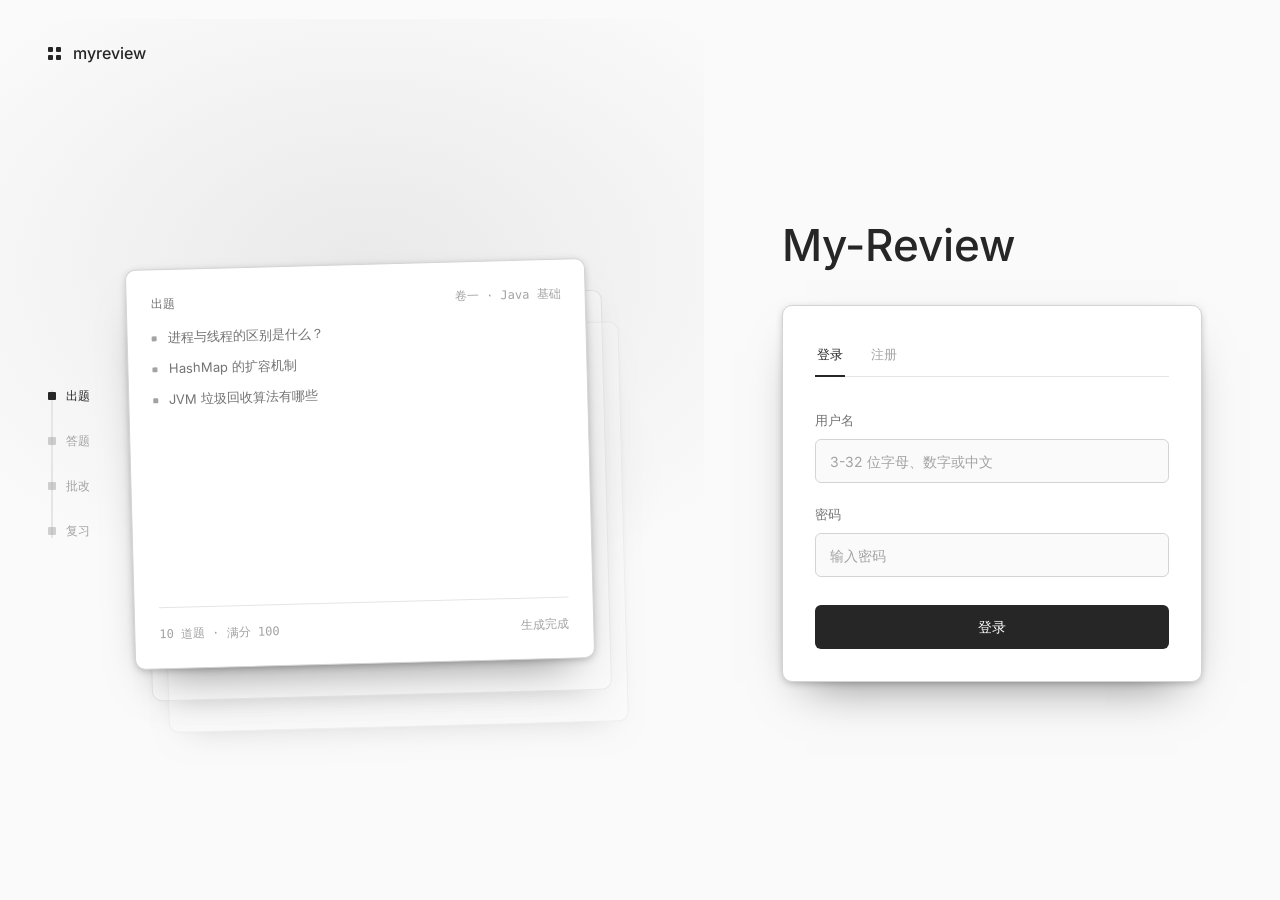
==== commit 9d2e4a87: "UI更新，修改知识点覆写逻辑" ====
--- a/src/main/resources/static/answer.html
+++ b/src/main/resources/static/answer.html
@@ -3,15 +3,16 @@
 <head>
   <meta charset="UTF-8" />
   <meta name="viewport" content="width=device-width, initial-scale=1.0" />
+  <script>try{var t=localStorage.getItem("mr.theme");if(t==="light"||t==="dark")document.documentElement.dataset.theme=t}catch(e){}</script>
   <title>答题 · MyReview</title>
-  <link rel="icon" href="data:image/svg+xml,%3Csvg xmlns='http://www.w3.org/2000/svg' viewBox='0 0 64 64'%3E%3Crect width='64' height='64' rx='16' fill='%236366f1'/%3E%3Ctext x='32' y='44' font-size='32' font-family='sans-serif' font-weight='700' text-anchor='middle' fill='white'%3EM%3C/text%3E%3C/svg%3E" />
-  <link rel="stylesheet" href="css/app.css?v=20261117d" />
+  <link rel="icon" href="data:image/svg+xml,%3Csvg xmlns='http://www.w3.org/2000/svg' viewBox='0 0 64 64'%3E%3Crect width='64' height='64' rx='14' fill='%23161513'/%3E%3Crect x='16' y='16' width='13' height='13' rx='2' fill='%23d9a05b'/%3E%3Crect x='35' y='16' width='13' height='13' rx='2' fill='%23d9a05b'/%3E%3Crect x='16' y='35' width='13' height='13' rx='2' fill='%23d9a05b'/%3E%3Crect x='35' y='35' width='13' height='13' rx='2' fill='%23d9a05b'/%3E%3C/svg%3E" />
+  <link rel="stylesheet" href="css/app.css?v=20261120f" />
 </head>
 <body class="route-practice" data-view="answer">
   <div class="layout">
     <aside class="sidebar">
       <div class="brand">
-        <div class="brand-icon">面</div>
+        <div class="brand-icon"><span class="brand-mark"><i></i><i></i><i></i><i></i></span></div>
         <div class="brand-text">
           <strong>myreview</strong>
           <span>面试练习工作台</span>
@@ -26,6 +27,6 @@
 
   <script src="js/icons.js?v=20261105s"></script>
   <script src="js/speech.js?v=20261105s"></script>
-  <script src="js/session.js?v=20261118a"></script>
+  <script src="js/session.js?v=20261120a"></script>
 </body>
 </html>
--- a/src/main/resources/static/css/app.css
+++ b/src/main/resources/static/css/app.css
@@ -1,14 +1,27 @@
 /* ============================================================
-   MyReview —— Bento 便当盒界面
-   浅色底 + 大圆角白瓷卡片 + 粉彩点缀，网格错落、留白充足、
-   动效短而弹（200-300ms ease-out）。图标全部走内联 SVG。
+   MyReview —— ReUI 仪表盘语言（光暗双主题）
+   Inter + 等宽数字、shadcn 中性阶、卡片 10px / 控件 6px、
+   KPI 大数字 + 涨跌 chip、软底状态徽章、按钮按下位移 1px。
+   间距全部 4px 网格；动效一条曲线（反馈 150ms / 进场 300ms）。
+   浅色为默认，深色跟随系统或 [data-theme="dark"]。
+   ------------------------------------------------------------
+   九层规则（改动按此顺序）：
+   1 间距   一切落在 4px 网格；同类同尺寸；组内紧、组间松
+   2 色彩   shadcn 中性阶 + 语义色（绿/琥珀/红/蓝只承载含义）；主操作=墨色
+   3 图标   全部 icons.js 线性 SVG，currentColor，一档尺寸，颜色随文字角色
+   4 文案   见 HTML/JS；CSS 只管展示（无大写宽字距、无斜体强调）
+   5 字体   Inter（拉丁/数字）+ 系统中文；数字=等宽；字重 400/500/600
+   6 布局   侧栏 252 + 流式内容；页头/卡片保持应用比例
+   7 细节   嵌套圆角=外圆角-内边距；计数走等宽文本；焦点环可见
+   8 视觉   平面 + 发丝线；只浮层带软影；无大面积光效
+   9 动效   一条曲线；hover 提亮，按下 translateY(1px)；无循环装饰动画
    ============================================================ */
 
 /* ------------------------------------------------------------
    1. 设计变量
    ------------------------------------------------------------ */
 :root {
-  /* 字号阶梯（设置页三档字号改的就是这组变量）——对齐主流产品：正文 14px 起步 */
+  /* 字号阶梯（设置页三档字号改的就是这组变量） */
   --fs-xs:   11px;    /* 徽章、脚注、时间戳 */
   --fs-sm:   12px;    /* 次要标签、小按钮 */
   --fs-md:   13px;    /* 知识点名、列表项、表格 */
@@ -17,62 +30,108 @@
   --fs-xl:   19px;    /* 页头标题 */
   --fs-2xl:  24px;    /* 大数字 */
 
-  /* 中性色阶（暖锌灰，避免纯灰发脏） */
-  --bg:            #f4f5f9;
-  --surface:       #ffffff;
-  --surface-2:     #fafafc;
-  --surface-3:     #f3f4f7;
-  --border:        #ececf2;
-  --border-strong: #dedee7;
-
-  /* 文字（灰色加深：浅灰在浅底上太难看清） */
-  --text:    #18181b;
-  --text-2:  #3f3f46;
-  --text-3:  #71717a;
-
-  /* 粉彩强调色（Bento 的彩色格子） */
-  --accent:       #3b82f6;
-  --accent-2:     #8b5cf6;
-  --accent-3:     #ec4899;
-  --accent-4:     #f97316;
-  --accent-soft:  #eef4ff;
-  --accent-line:  #dbe7ff;
-  /* 文字链接统一用主题靛紫，不再用浏览器默认蓝 */
-  --link:         #4f46e5;
-
-  --success:      #10b981;
-  --success-soft: #ecfdf5;
-  --warning:      #f59e0b;
-  --warning-soft: #fffbeb;
-  --danger:       #f43f5e;
-  --danger-soft:  #fef2f2;
-  --violet:       #8b5cf6;
-  --violet-soft:  #f5f3ff;
-
-  /* 几何：克制的小圆角（主流产品的 6-14px，不再是大圆角 Bento） */
-  --r-sm: 6px;
-  --r-md: 8px;
-  --r-lg: 12px;
-  --r-xl: 14px;
+  /* 中性阶（ReUI 口径）：浅色为默认，深色见文末 [data-theme="dark"] */
+  --room-deep:  #fafafa;   /* 页面底；主按钮上的反白字也用它 */
+  --room-bg:    #fafafa;
+  --room-card:  #ffffff;
+  --room-raise: #f5f5f5;
+
+  /* 文字：主 / 次 / 弱，只用这三档 */
+  --text:   #262626;
+  --text-2: #737373;
+  --text-3: #a3a3a3;
+
+  /* 发丝线 */
+  --line:   #e5e5e5;
+  --line-2: #d4d4d4;
+
+  /* 墨色主操作：选中 / 焦点 / 主按钮同墨；语义色只承载含义 */
+  --accent:      #262626;
+  --accent-soft: rgba(38, 38, 38, .08);
+
+  /* 语义色（压进色板，只承载含义）+ 软底 */
+  --ok:   #00875a;
+  --warn: #b45309;
+  --bad:  #c02626;
+  --info: #2563eb;
+  --ok-soft:   rgba(0, 135, 90, .10);
+  --warn-soft: rgba(180, 83, 9, .11);
+  --bad-soft:  rgba(192, 38, 38, .10);
+  --info-soft: rgba(37, 99, 235, .10);
+
+  /* 受光边：新版为平面，占位保留（列表里不能是 none） */
+  --catch: inset 0 0 0 rgba(0, 0, 0, 0);
+
+  /* 几何：卡片 10px / 控件 6px */
+  --r-xs: 4px;
+  --r-sm: 5px;
+  --r-md: 6px;
+  --r-lg: 8px;
+  --r-xl: 10px;
   --sidebar-w: 252px;
-  /* 吸顶 mini 条的高度：粘性元素（记事本/目录/抽屉）的 top 统一按它让位 */
-  --mini-head-h: 40px;
-
-  /* 投影：轻薄贴地，不飘 */
-  --shadow-xs: 0 1px 2px rgba(24, 24, 27, .05);
-  --shadow-sm: 0 1px 2px rgba(24, 24, 27, .04), 0 6px 16px -10px rgba(24, 24, 27, .12);
-  --shadow-md: 0 2px 6px -2px rgba(24, 24, 27, .07), 0 12px 28px -14px rgba(24, 24, 27, .16);
-  --shadow-lg: 0 8px 24px -8px rgba(24, 24, 27, .18), 0 32px 64px -24px rgba(24, 24, 27, .25);
-
-  --ease-out: cubic-bezier(.22, 1, .36, 1);
-  --ease-in-out: cubic-bezier(.65, 0, .35, 1);
+  /* 吸顶 mini 条的高度：条本身定高就是它，粘性元素的 top 统一按它让位 */
+  --mini-head-h: 44px;
+
+  /* 字体：Inter（拉丁/数字）+ 系统中文；题面/作答同栈；数字等宽 */
+  --font: "Inter", "PingFang SC", "Microsoft YaHei UI", "Microsoft YaHei",
+          -apple-system, "Segoe UI", sans-serif;
+  --font-read: "Inter", "PingFang SC", "Microsoft YaHei UI", "Microsoft YaHei",
+               -apple-system, "Segoe UI", sans-serif;
+  --mono: "JetBrains Mono", "Cascadia Mono", Consolas, ui-monospace, monospace;
+
+  /* 动效：一条曲线，两档时长 */
+  --ease: cubic-bezier(.22, 1, .36, 1);
   --dur-fast: 150ms;
-  --dur: 220ms;
-  --dur-slow: 320ms;
-
-  --font: "Inter", -apple-system, BlinkMacSystemFont, "Segoe UI",
-          "PingFang SC", "Hiragino Sans GB", "Microsoft YaHei", sans-serif;
-  --mono: "JetBrains Mono", "SF Mono", ui-monospace, Menlo, Consolas, monospace;
+  --dur: 300ms;
+
+  /* 深度：平面 + 发丝线；只有浮层带软影 */
+  --shadow-float: 0 24px 64px -24px rgba(0, 0, 0, .12);
+  --shadow-stuck: 0 12px 32px -18px rgba(0, 0, 0, .10);
+  --shadow-card: 0 1px 2px rgba(0, 0, 0, .04), 0 8px 24px -12px rgba(0, 0, 0, .08);
+}
+
+/* 深色主题：跟随系统（未显式指定时）+ 手动 [data-theme="dark"] */
+@media (prefers-color-scheme: dark) {
+  :root:not([data-theme="light"]) {
+    --room-deep:  #0a0a0a;
+    --room-bg:    #0a0a0a;
+    --room-card:  #171717;
+    --room-raise: #202020;
+    --text:   #fafafa;
+    --text-2: #a3a3a3;
+    --text-3: #737373;
+    --line:   rgba(255, 255, 255, .10);
+    --line-2: rgba(255, 255, 255, .18);
+    --accent:      #fafafa;
+    --accent-soft: rgba(250, 250, 250, .10);
+    --ok:   #00d294; --ok-soft:   rgba(0, 210, 148, .13);
+    --warn: #fcbb00; --warn-soft: rgba(252, 187, 0, .12);
+    --bad:  #ff6b6b; --bad-soft:  rgba(255, 107, 107, .12);
+    --info: #6aa5ff; --info-soft: rgba(106, 165, 255, .13);
+    --shadow-float: 0 24px 64px -24px rgba(0, 0, 0, .7);
+    --shadow-stuck: 0 12px 32px -18px rgba(0, 0, 0, .6);
+    --shadow-card: 0 1px 0 rgba(255, 255, 255, .04), 0 16px 40px -20px rgba(0, 0, 0, .7);
+  }
+}
+:root[data-theme="dark"] {
+  --room-deep:  #0a0a0a;
+  --room-bg:    #0a0a0a;
+  --room-card:  #171717;
+  --room-raise: #202020;
+  --text:   #fafafa;
+  --text-2: #a3a3a3;
+  --text-3: #737373;
+  --line:   rgba(255, 255, 255, .10);
+  --line-2: rgba(255, 255, 255, .18);
+  --accent:      #fafafa;
+  --accent-soft: rgba(250, 250, 250, .10);
+  --ok:   #00d294; --ok-soft:   rgba(0, 210, 148, .13);
+  --warn: #fcbb00; --warn-soft: rgba(252, 187, 0, .12);
+  --bad:  #ff6b6b; --bad-soft:  rgba(255, 107, 107, .12);
+  --info: #6aa5ff; --info-soft: rgba(106, 165, 255, .13);
+  --shadow-float: 0 24px 64px -24px rgba(0, 0, 0, .7);
+  --shadow-stuck: 0 12px 32px -18px rgba(0, 0, 0, .6);
+  --shadow-card: 0 1px 0 rgba(255, 255, 255, .04), 0 16px 40px -20px rgba(0, 0, 0, .7);
 }
 
 html[data-fs="small"] {
@@ -89,7 +148,66 @@
    ------------------------------------------------------------ */
 * { box-sizing: border-box; }
 html, body { margin: 0; padding: 0; min-height: 100%; }
-html { scroll-behavior: smooth; }
+html {
+  scroll-behavior: smooth;
+  /* 滚动时内容高度变化会触发浏览器的滚动锚定，进而反馈成抖动——关掉它 */
+  overflow-anchor: none;
+  color-scheme: light;
+}
+:root[data-theme="dark"] { color-scheme: dark; }
+@media (prefers-color-scheme: dark) {
+  :root:not([data-theme="light"]) { color-scheme: dark; }
+}
+
+/* Inter：拉丁/数字可变字重（本地 woff2，离线可用）；中文走系统栈 */
+@font-face {
+  font-family: "Inter";
+  font-style: normal;
+  font-weight: 400;
+  font-display: swap;
+  src: url("../fonts/inter-latin-400.woff2") format("woff2");
+  unicode-range: U+0000-00FF, U+0131, U+0152-0153, U+2000-206F, U+2074, U+20AC, U+2122, U+2191, U+2193, U+2212, U+2215;
+}
+@font-face {
+  font-family: "Inter";
+  font-style: normal;
+  font-weight: 400;
+  font-display: swap;
+  src: url("../fonts/inter-latinext-400.woff2") format("woff2");
+  unicode-range: U+0100-02AF, U+0304, U+0308, U+0329, U+1E00-1E9F, U+1EF2-1EFF, U+2020, U+20A0-20AB, U+20AD-20C0, U+2113, U+2C60-2C7F, U+A720-A7FF;
+}
+@font-face {
+  font-family: "Inter";
+  font-style: normal;
+  font-weight: 500;
+  font-display: swap;
+  src: url("../fonts/inter-latin-500.woff2") format("woff2");
+  unicode-range: U+0000-00FF, U+0131, U+0152-0153, U+2000-206F, U+2074, U+20AC, U+2122, U+2191, U+2193, U+2212, U+2215;
+}
+@font-face {
+  font-family: "Inter";
+  font-style: normal;
+  font-weight: 500;
+  font-display: swap;
+  src: url("../fonts/inter-latinext-500.woff2") format("woff2");
+  unicode-range: U+0100-02AF, U+0304, U+0308, U+0329, U+1E00-1E9F, U+1EF2-1EFF, U+2020, U+20A0-20AB, U+20AD-20C0, U+2113, U+2C60-2C7F, U+A720-A7FF;
+}
+@font-face {
+  font-family: "Inter";
+  font-style: normal;
+  font-weight: 600;
+  font-display: swap;
+  src: url("../fonts/inter-latin-600.woff2") format("woff2");
+  unicode-range: U+0000-00FF, U+0131, U+0152-0153, U+2000-206F, U+2074, U+20AC, U+2122, U+2191, U+2193, U+2212, U+2215;
+}
+@font-face {
+  font-family: "Inter";
+  font-style: normal;
+  font-weight: 600;
+  font-display: swap;
+  src: url("../fonts/inter-latinext-600.woff2") format("woff2");
+  unicode-range: U+0100-02AF, U+0304, U+0308, U+0329, U+1E00-1E9F, U+1EF2-1EFF, U+2020, U+20A0-20AB, U+20AD-20C0, U+2113, U+2C60-2C7F, U+A720-A7FF;
+}
 
 body {
   font-family: var(--font);
@@ -100,40 +218,45 @@
   /* 禁止浏览器合成粗体：中文合成粗体是“又粗又糊”的主要来源 */
   font-synthesis: none;
   line-height: 1.7;
-  background-color: var(--bg);
-  background-image:
-    radial-gradient(900px 520px at 100% -8%, rgba(139, 92, 246, .10), transparent 62%),
-    radial-gradient(820px 520px at -10% 2%, rgba(59, 130, 246, .10), transparent 58%),
-    radial-gradient(700px 500px at 55% 110%, rgba(236, 72, 153, .06), transparent 60%);
-  background-attachment: fixed;
+  background-color: var(--room-bg);
   -webkit-font-smoothing: antialiased;
   text-rendering: optimizeLegibility;
 }
 
-::selection { background: #dfe8ff; color: #1e3a8a; }
+::selection { background: var(--accent-soft); color: var(--text); }
 
 /* 数字一律等宽，避免跳动 */
-.num, .kpi-val, .score-big, .qnav-btn, .s-value, .tab-badge { font-variant-numeric: tabular-nums; }
+.num, .kpi-val, .score-big, .qnav-btn, .s-value, .tab-badge {
+  font-variant-numeric: tabular-nums;
+}
 
 /* 细滚动条 */
-* { scrollbar-width: thin; scrollbar-color: #d9d9e3 transparent; }
+* { scrollbar-width: thin; scrollbar-color: var(--line-2) transparent; }
 *::-webkit-scrollbar { width: 10px; height: 10px; }
 *::-webkit-scrollbar-thumb {
-  background: #d9d9e3; border-radius: 999px;
-  border: 3px solid transparent; background-clip: content-box;
-}
-*::-webkit-scrollbar-thumb:hover { background: #c4c4d2; background-clip: content-box; }
+  background: var(--line-2);
+  border-radius: 8px;
+  border: 3px solid transparent;
+  background-clip: content-box;
+}
+*::-webkit-scrollbar-thumb:hover { background: var(--text-3); background-clip: content-box; }
 *::-webkit-scrollbar-track { background: transparent; }
 
 a { color: inherit; }
-:focus-visible { outline: 2px solid #818cf8; outline-offset: 2px; }
+:focus-visible {
+  outline: 2px solid var(--accent);
+  outline-offset: 2px;
+}
 code {
-  font-family: var(--mono); font-size: .95em;
-  background: var(--surface-3); border-radius: 6px; padding: 1px 6px;
+  font-family: var(--mono);
+  font-size: .95em;
+  background: var(--room-raise);
+  border-radius: var(--r-xs);
+  padding: 1px 6px;
 }
 
 /* ------------------------------------------------------------
-   3. 布局：浮空侧栏 + 主内容
+   3. 布局：侧栏 + 主内容
    ------------------------------------------------------------ */
 .layout {
   display: flex;
@@ -144,11 +267,7 @@
   padding: 10px;
 }
 
-/* ------------------------------------------------------------
-   仪表盘菜单栏 —— 北欧极简（配色比登录页深一档，保证可读）
-   暖白底、炭灰文字、羊毛灰线条；hover 只动底色（无位移），
-   700ms ease-in-out 晨雾过渡。
-   ------------------------------------------------------------ */
+/* 侧栏：房间最深处，发丝线收边，无阴影 */
 .sidebar {
   width: var(--sidebar-w);
   flex-shrink: 0;
@@ -157,124 +276,190 @@
   height: calc(100vh - 20px);
   display: flex;
   flex-direction: column;
-  background: rgba(255, 255, 255, .55);
-  border: 1px solid rgba(212, 205, 197, .55);
+  background: var(--room-deep);
+  border: 1px solid var(--line);
   border-radius: var(--r-xl);
-  box-shadow: none;
   overflow: hidden;
 }
 
+/* 品牌：OMR 定位块标记 + 产品名 */
 .brand {
-  display: flex; align-items: center; gap: 12px;
+  display: flex;
+  align-items: center;
+  gap: 12px;
   padding: 24px 20px 18px;
 }
 .brand-icon {
-  width: 38px; height: 38px; flex-shrink: 0;
-  display: flex; align-items: center; justify-content: center;
-  border-radius: 8px;
-  background: #5a7a6b;
-  color: #f5f0eb;
-  font-size: 15px; font-weight: 400; letter-spacing: .02em;
-  box-shadow: none;
-}
-.brand-text { display: flex; flex-direction: column; line-height: 1.3; min-width: 0; }
+  width: 38px;
+  height: 38px;
+  flex-shrink: 0;
+  display: grid;
+  place-items: center;
+  border-radius: var(--r-md);
+  background: var(--room-raise);
+  border: 1px solid var(--line);
+}
+/* 签名细节：答题卡 OMR 定位块——四块方标 */
+.brand-mark {
+  display: grid;
+  grid-template-columns: repeat(2, 5px);
+  grid-template-rows: repeat(2, 5px);
+  gap: 3px;
+}
+.brand-mark i {
+  background: var(--accent);
+  border-radius: 1px;
+}
+.brand-text {
+  display: flex;
+  flex-direction: column;
+  line-height: 1.35;
+  min-width: 0;
+}
 .brand-text strong {
-  font-size: var(--fs-md); font-weight: 400;
-  letter-spacing: .18em;
-  text-transform: lowercase;
-  color: #3d3d3d;
+  font-size: var(--fs-md);
+  font-weight: 500;
+  letter-spacing: 0;
+  color: var(--text);
 }
 .brand-text span {
-  font-size: 10px; font-weight: 400;
-  letter-spacing: .22em;
-  color: #a89279; margin-top: 3px;
-}
-
+  margin-top: 2px;
+  font-size: 10.5px;
+  font-weight: 400;
+  letter-spacing: .04em;
+  color: var(--text-3);
+}
+
+/* 导航：行高 36、行距 2、图标一列、标签一行 */
 .nav {
   flex: 1;
   padding: 4px 14px 14px;
-  display: flex; flex-direction: column; gap: 2px;
+  display: flex;
+  flex-direction: column;
+  gap: 2px;
   overflow-y: auto;
 }
 .nav-section {
-  padding: 18px 12px 8px;
-  font-size: 10.5px; font-weight: 500;
-  letter-spacing: .24em; text-transform: none;
-  color: #a89279;
+  padding: 24px 12px 8px;
+  font-size: var(--fs-xs);
+  font-weight: 500;
+  letter-spacing: 0;
+  color: var(--text-3);
 }
 .nav-item {
-  display: flex; align-items: center; gap: 11px;
-  padding: 10px 12px;
-  border-radius: 8px;
-  color: #55504a; text-decoration: none;
-  font-size: var(--fs-md); font-weight: 400;
-  transition: background 700ms ease-in-out, color 700ms ease-in-out;
-}
-/* Silent Elevation + No Impact：hover 只有底色微变，无位移无形变 */
-.nav-item:hover { background: rgba(212, 205, 197, .3); color: #3d3d3d; transform: none; }
+  display: flex;
+  align-items: center;
+  gap: 10px;
+  height: 36px;
+  padding: 0 12px;
+  border-radius: var(--r-md);
+  color: var(--text-2);
+  text-decoration: none;
+  font-size: var(--fs-md);
+  font-weight: 400;
+  transition: background-color var(--dur-fast) var(--ease), color var(--dur-fast) var(--ease);
+}
+.nav-item:hover {
+  background: var(--room-raise);
+  color: var(--text);
+}
+/* 选中：一步表面 + 琥珀图标（选中是强调色仅有的几处落点之一） */
 .nav-item.active {
-  color: #3f5a4e;
-  background: rgba(90, 122, 107, .13);
-  box-shadow: none;
-  font-weight: 500;
-}
-.nav-icon { width: 20px; display: flex; align-items: center; justify-content: center; flex-shrink: 0; }
-.nav-item.active .nav-icon { color: #5a7a6b; }
-
-/* 侧栏底部用户卡 */
+  background: var(--room-raise);
+  color: var(--text);
+  font-weight: 500;
+}
+.nav-icon {
+  width: 20px;
+  display: flex;
+  align-items: center;
+  justify-content: center;
+  flex-shrink: 0;
+  color: var(--text-3);
+}
+.nav-item:hover .nav-icon { color: var(--text-2); }
+.nav-item.active .nav-icon { color: var(--accent); }
+
+/* 侧栏底部用户条 */
 .user-panel { padding: 14px; }
 .user-card {
-  display: flex; align-items: center; gap: 10px;
-  padding: 9px 10px;
-  border-radius: 10px;
-  background: rgba(212, 205, 197, .16);
-  border: 1px solid rgba(212, 205, 197, .5);
+  display: flex;
+  align-items: center;
+  gap: 10px;
+  padding: 10px;
+  border-radius: var(--r-lg);
+  border: 1px solid var(--line);
+  background: transparent;
   cursor: pointer;
-  transition: background 700ms ease-in-out, border-color 700ms ease-in-out;
+  transition: background-color var(--dur-fast) var(--ease), border-color var(--dur-fast) var(--ease);
 }
 .user-card:hover {
-  background: rgba(212, 205, 197, .28);
-  border-color: rgba(212, 205, 197, .8);
-  box-shadow: none; transform: none;
+  background: var(--room-raise);
+  border-color: var(--line-2);
 }
 .user-avatar {
-  width: 36px; height: 36px; flex-shrink: 0;
-  display: flex; align-items: center; justify-content: center;
-  border-radius: 10px;
-  background: #607683;
-  color: #f5f0eb; font-weight: 400; font-size: var(--fs-md);
-  box-shadow: none;
+  width: 36px;
+  height: 36px;
+  flex-shrink: 0;
+  display: flex;
+  align-items: center;
+  justify-content: center;
+  border-radius: var(--r-md);
+  background: var(--room-raise);
+  border: 1px solid var(--line);
+  color: var(--text);
+  font-weight: 500;
+  font-size: var(--fs-md);
 }
 .user-avatar-img {
-  width: 36px; height: 36px; flex-shrink: 0;
-  border-radius: 10px; object-fit: cover;
-  border: 1px solid rgba(212, 205, 197, .6);
+  width: 36px;
+  height: 36px;
+  flex-shrink: 0;
+  border-radius: var(--r-md);
+  object-fit: cover;
+  border: 1px solid var(--line);
 }
 .user-meta { flex: 1; min-width: 0; }
 .user-name {
-  font-size: var(--fs-md); font-weight: 500; line-height: 1.35;
-  color: #3d3d3d;
-  overflow: hidden; text-overflow: ellipsis; white-space: nowrap;
+  font-size: var(--fs-md);
+  font-weight: 500;
+  line-height: 1.35;
+  color: var(--text);
+  overflow: hidden;
+  text-overflow: ellipsis;
+  white-space: nowrap;
 }
 .user-sub {
-  font-size: var(--fs-xs); font-weight: 400; color: #a89279;
-  overflow: hidden; text-overflow: ellipsis; white-space: nowrap;
+  font-family: var(--mono);
+  font-size: 10.5px;
+  letter-spacing: .02em;
+  color: var(--text-3);
+  overflow: hidden;
+  text-overflow: ellipsis;
+  white-space: nowrap;
 }
 .user-menu-btn {
   flex-shrink: 0;
-  width: 30px; height: 30px;
-  display: grid; place-items: center;
-  border: 0; border-radius: 8px;
-  background: transparent; color: #a89279;
+  width: 30px;
+  height: 30px;
+  display: grid;
+  place-items: center;
+  border: 0;
+  border-radius: var(--r-md);
+  background: transparent;
+  color: var(--text-3);
   cursor: pointer;
-  transition: background 700ms ease-in-out, color 700ms ease-in-out;
-}
-.user-menu-btn:hover { background: rgba(212, 205, 197, .3); color: #c17767; }
+  transition: background-color var(--dur-fast) var(--ease), color var(--dur-fast) var(--ease);
+}
+.user-menu-btn:hover {
+  background: var(--room-raise);
+  color: var(--bad);
+}
 
 .content {
   flex: 1;
   min-width: 0;
-  padding: 8px 2px 48px 0;
+  padding: 12px 8px 56px 0;
 }
 
 /* 未登录：整页让位给登录卡片 */
@@ -282,113 +467,124 @@
 body.auth-mode .sidebar { display: none; }
 body.auth-mode .content {
   min-height: 100vh;
-  display: flex; align-items: center; justify-content: center;
+  display: flex;
+  align-items: center;
+  justify-content: center;
   padding: 32px;
 }
 
-/*
- * fill-mode 用 backwards 而不是 both：both 会把最后一帧的 transform 留在 #view 上
- * （computed 是 identity matrix 而不是 none），使 #view 成为 fixed 元素的包含块，
- * 吸顶 mini 条就永远越不出主内容区、横跨不到菜单栏。
- */
-.view-enter { animation: view-in var(--dur-slow) var(--ease-out) backwards; }
-@keyframes view-in {
+/* 内容进入：整页一次淡入上升（每页唯一的入场） */
+.stagger > * {
+  animation: rise-in var(--dur) var(--ease) backwards;
+}
+.stagger > *:nth-child(1) { animation-delay: 0ms; }
+.stagger > *:nth-child(2) { animation-delay: 50ms; }
+.stagger > *:nth-child(3) { animation-delay: 100ms; }
+.stagger > *:nth-child(4) { animation-delay: 150ms; }
+.stagger > *:nth-child(5) { animation-delay: 200ms; }
+.stagger > *:nth-child(n+6) { animation-delay: 250ms; }
+@keyframes rise-in {
   from { opacity: 0; transform: translateY(10px); }
   to   { opacity: 1; transform: none; }
 }
+
+/* 吸顶后占据的那段空间：高度由 JS 写入，内容位置保持不变 */
+.sticky-head-spacer { flex: none; }
 
 /* ------------------------------------------------------------
    4. 页头
    ------------------------------------------------------------ */
 /*
- * 页头吸顶：滚过页头原始位置后变成一条 mini 条（标题缩小、eyebrow 收起），
- * 操作按钮保持可点。判定阈值用页头的**文档绝对位置**，与 mini 后的高度无关，
- * 所以不会出现「缩小→判定失效→还原→再缩小」的抖动。
- *
- * mini 条用 fixed 只覆盖主内容区（left 让开侧栏），**毛玻璃背景**——
- * 之前是全透明 + 文字阴影，正文从标题底下穿过很费眼；页面背景是渐变，
- * 用半透明白 + blur 既挡住内容又保留渐变过渡，和侧栏同一套材质语言。
- * 脱离文档流后由 JS 插入等高占位块，避免内容跳动。
+ * 页头吸顶：滚过页头原始位置后收成 mini 条（标题缩小、描述收起），
+ * 操作按钮保持可点。mini 条固定在主内容区上方，深色毛玻璃 + 发丝线。
  */
 .page-head,
 .session-head {
   z-index: 60;
 }
 
-/* 吸顶后占据的那段空间：高度由 JS 写入，内容位置保持不变 */
-.sticky-head-spacer { flex: none; }
-
 .page-head {
-  display: flex; align-items: flex-end; gap: 20px;
-  margin: 6px 0 24px;
+  display: flex;
+  align-items: flex-end;
+  gap: 20px;
+  margin: 8px 0 24px;
   flex-wrap: wrap;
 }
-.page-head .ph-main { flex: 1; min-width: 240px; }
-/* 层级眉标：只留大写宽字距的文字（Workspace / Practice），滚动进 mini 条时收起 */
+.page-head .ph-main {
+  flex: 1;
+  min-width: 240px;
+}
+/* 眉标：安静的等宽小注（不大写、不宽字距、不加粗） */
 .eyebrow {
-  display: inline-flex; align-items: center;
-  margin-bottom: 10px;
-  color: #4f46e5;
-  font-size: 10.5px; font-weight: 700;
-  letter-spacing: .15em; text-transform: uppercase;
+  display: inline-flex;
+  align-items: center;
+  margin-bottom: 8px;
+  color: var(--text-3);
+  font-family: var(--mono);
+  font-size: var(--fs-xs);
+  font-weight: 400;
+  letter-spacing: .04em;
   max-height: 26px;
   overflow: hidden;
-  transition: max-height var(--dur) var(--ease-out),
-              margin var(--dur) var(--ease-out),
-              opacity var(--dur) var(--ease-out);
+  transition: max-height var(--dur) var(--ease),
+              margin var(--dur) var(--ease),
+              opacity var(--dur) var(--ease);
 }
 .page-head h1 {
   margin: 0;
   font-size: var(--fs-xl);
-  font-weight: 600;
-  letter-spacing: -.01em;
-  line-height: 1.2;
-  transition: font-size var(--dur) var(--ease-out);
-}
-.page-head p { margin: 6px 0 0; color: var(--text-2); font-size: var(--fs-base); max-width: 74ch; }
-.page-actions { display: flex; gap: 10px; align-items: center; flex-wrap: wrap; }
-
-/*
- * mini 条：毛玻璃 + 比主内容左右各外扩 12px，像一块浮在主内容上方的玻璃板。
- * 玻璃板边缘比 main 宽，内部再用 12px 内边距把面包屑/右侧操作拉回主内容边缘。
- *   - 主内容左边缘 = layout padding 10 + 侧栏 + gap 16 = var(--sidebar-w) + 26
- *   - 玻璃板左边 = var(--sidebar-w) + 14（外扩 12px），右边 = 0（外扩 12px）
- *   - 内部 padding 12px 后，左右文字与主内容列严格对齐
- */
+  font-weight: 500;
+  letter-spacing: 0;
+  line-height: 1.25;
+  transition: font-size var(--dur) var(--ease);
+}
+.page-head p {
+  margin: 8px 0 0;
+  color: var(--text-2);
+  font-size: var(--fs-base);
+  max-width: 74ch;
+}
+.page-actions {
+  display: flex;
+  gap: 8px;
+  align-items: center;
+  flex-wrap: wrap;
+}
+
+/* mini 条：定高 = --mini-head-h，所有吸顶件按它让位就不会互相压叠 */
 .page-head.mini,
 .session-head.mini {
   position: fixed;
   top: 0;
   left: calc(var(--sidebar-w) + 14px);
   right: 0;
+  height: var(--mini-head-h);
   margin: 0;
-  padding: 6px 12px;
-  background: rgba(255, 255, 255, .72);
+  padding: 0 12px;
+  background: color-mix(in srgb, var(--room-card) 92%, transparent);
   border: 0;
-  border-bottom: 1px solid var(--border);
+  border-bottom: 1px solid var(--line-2);
   border-radius: 0 0 var(--r-md) var(--r-md);
-  box-shadow: 0 10px 30px -22px rgba(24, 24, 27, .35);
-  backdrop-filter: blur(20px) saturate(180%);
-  -webkit-backdrop-filter: blur(20px) saturate(180%);
+  box-shadow: var(--catch), var(--shadow-stuck);
+  backdrop-filter: blur(16px);
+  -webkit-backdrop-filter: blur(16px);
   /* 条会挡住点击——只有内容自己接事件 */
   pointer-events: none;
 }
 .page-head.mini > *,
 .session-head.mini > * { pointer-events: auto; }
 
-/* mini 条：字号收一档，副标题与描述让位给内容。
-   基础页头是 flex-end（大标题压着底线），mini 条只有一个标题 + 按钮，改居中才不会把标题顶下去 */
+/* mini 条：字号收一档；定高条里垂直居中 */
 .page-head.mini { align-items: center; }
-.page-head.mini h1 { font-size: 17px; }
+.page-head.mini h1 { font-size: 16px; }
 /* 必须 display:none：inline-flex 即使压成 0 高，仍会占一个 line box，把标题顶下去 */
 .page-head.mini .eyebrow { display: none; }
 .page-head.mini p { display: none; }
 .page-head.mini .page-actions { gap: 8px; }
 .page-head.mini .page-actions .btn { padding: 6px 12px; font-size: var(--fs-sm); }
-/* 毛玻璃已提供背景，文字不再需要光晕 */
 
 /* ------------------------------------------------------------
-   5. Bento 网格与卡片
+   5. 网格与卡片
    ------------------------------------------------------------ */
 .stagger {
   display: grid;
@@ -396,7 +592,10 @@
   gap: 20px;
   align-items: start;
 }
-.stagger > * { grid-column: span 12; min-width: 0; }
+.stagger > * {
+  grid-column: span 12;
+  min-width: 0;
+}
 
 .span-4 { grid-column: span 4; }
 .span-5 { grid-column: span 5; }
@@ -405,406 +604,448 @@
 .span-8 { grid-column: span 8; }
 .span-12 { grid-column: span 12; }
 
+/*
+ * 受光面：台灯从上方打下来，朝上的边吃到一线暖光——
+   * 这束光就是「深夜自习室」的氛围来源，全站每个面都吃这线光。
+   */
+.card, .panel, .item-card, .question-card, .kpi, .stat-item,
+.drawer, .note-rail-box, .study-point, .soon-card, .tbl-wrap,
+.profile-card, .fe-card, .sum-block, .exam-opts, .qnav {
+  box-shadow: var(--catch);
+}
+
+/* 卡片：房间里的暗面板，发丝线收边，hover 只提一档边线 */
 .card {
   position: relative;
-  background: var(--surface);
-  border: 1px solid rgba(24, 24, 27, .055);
+  background: var(--room-card);
+  border: 1px solid var(--line);
   border-radius: var(--r-xl);
-  padding: 20px;
-  box-shadow: var(--shadow-sm);
+  padding: 24px;
   min-width: 0;
-  transition: box-shadow var(--dur) var(--ease-out), border-color var(--dur) var(--ease-out);
-}
-.card:hover { box-shadow: var(--shadow-md); border-color: rgba(99, 102, 241, .14); }
-
+  transition: border-color var(--dur-fast) var(--ease);
+}
+.card:hover { border-color: var(--line-2); }
+
+/* 标题行：主副标题之间 12px（同类行统一），图标与文字 8px */
 .card > h2,
 .panel > h3 {
-  display: flex; align-items: center; gap: 8px; flex-wrap: wrap;
+  display: flex;
+  align-items: center;
+  gap: 12px;
+  flex-wrap: wrap;
   margin: 0 0 16px;
   font-size: var(--fs-lg);
   font-weight: 500;
-  letter-spacing: -.01em;
+  letter-spacing: 0;
   line-height: 1.4;
 }
-.card > h2 .sub, .panel > h3 .muted { font-weight: 500; }
-
-.sub { font-size: var(--fs-sm); color: var(--text-3); font-weight: 500; }
+.card > h2 .sub,
+.panel > h3 .muted { font-weight: 400; }
+
+.sub {
+  font-family: var(--mono);
+  font-size: var(--fs-sm);
+  color: var(--text-3);
+  font-weight: 400;
+  font-variant-numeric: tabular-nums;
+}
 .muted { color: var(--text-3); }
-.count { font-size: var(--fs-xs); color: var(--text-3); }
+.count {
+  font-family: var(--mono);
+  font-size: var(--fs-xs);
+  color: var(--text-3);
+}
 .spacer { margin-left: auto; }
+
+/* 图标占位盒：svg 收进 flex 盒里垂直居中（行内基线会被行盒顶高） */
+.ib {
+  display: inline-flex;
+  align-items: center;
+  flex-shrink: 0;
+}
 
 /* 可折叠面板 */
 .panel {
   position: relative;
-  background: rgba(255, 255, 255, .9);
-  border: 1px solid rgba(24, 24, 27, .055);
-  border-radius: var(--r-xl);
-  padding: 16px 20px;
-  box-shadow: var(--shadow-sm);
+  background: var(--room-card);
+  border: 1px solid var(--line);
+  border-radius: var(--r-lg);
+  padding: 20px;
   min-width: 0;
 }
-.panel > h3 { margin-bottom: 10px; }
+.panel > h3 { margin-bottom: 12px; }
 .panel-toggle {
   margin-left: auto;
-  padding: 5px 12px;
-  border: 0; border-radius: 999px;
-  background: rgba(24, 24, 27, .05);
-  color: var(--text-3);
-  font: inherit; font-size: var(--fs-xs); font-weight: 600;
+  padding: 4px 10px;
+  border: 1px solid var(--line);
+  border-radius: var(--r-sm);
+  background: transparent;
+  color: var(--text-3);
+  font: inherit;
+  font-size: var(--fs-xs);
+  font-weight: 500;
   cursor: pointer;
-  transition: background var(--dur-fast) var(--ease-out), color var(--dur-fast) var(--ease-out);
-}
-.panel-toggle:hover { background: rgba(24, 24, 27, .08); color: var(--text-2); }
+  transition: background-color var(--dur-fast) var(--ease), color var(--dur-fast) var(--ease);
+}
+.panel-toggle:hover {
+  background: var(--room-raise);
+  color: var(--text-2);
+}
 .panel.collapsed .panel-content { display: none; }
-.panel-accent {
-  background: linear-gradient(145deg, #f6f4ff 0%, #eef4ff 100%);
-  border-color: #e6e1ff;
-}
-.panel-success {
-  background: linear-gradient(145deg, #f0fdf4 0%, #eef9ff 100%);
-  border-color: #d6f3e3;
-}
-.panel-neutral { background: rgba(255, 255, 255, .9); }
-
-.cols-2 { display: grid; grid-template-columns: repeat(2, minmax(0, 1fr)); gap: 16px; }
-.cols-3 { display: grid; grid-template-columns: repeat(3, minmax(0, 1fr)); gap: 16px; }
+/* 面板变体只差一档表面，不再用色相渐变 */
+.panel-accent { background: var(--room-raise); }
+.panel-success { background: var(--room-raise); }
+.panel-neutral { background: var(--room-card); }
+
+.cols-2 {
+  display: grid;
+  grid-template-columns: repeat(2, minmax(0, 1fr));
+  gap: 16px;
+}
+.cols-3 {
+  display: grid;
+  grid-template-columns: repeat(3, minmax(0, 1fr));
+  gap: 16px;
+}
 
 /* ------------------------------------------------------------
    6. 按钮 / 链接 / 分段控件
    ------------------------------------------------------------ */
+/*
+ * 按钮家族只有一档安静描边 + 一档主操作（墨底反白字）。
+ * hover 提亮一档，按下 translateY(1px)，无发光。
+ */
 .btn {
-  display: inline-flex; align-items: center; justify-content: center; gap: 6px;
-  padding: 7px 13px;
-  border: 1px solid transparent;
-  border-radius: 8px;
+  display: inline-flex;
+  align-items: center;
+  justify-content: center;
+  gap: 8px;
+  padding: 8px 14px;
+  border: 1px solid var(--line-2);
+  border-radius: var(--r-md);
+  background: var(--room-card);
+  color: var(--text-2);
+  font-family: var(--font);
+  font-size: var(--fs-md);
+  font-weight: 500;
+  line-height: 1.35;
+  text-decoration: none;
+  white-space: nowrap;
+  cursor: pointer;
+  transition: background-color var(--dur-fast) var(--ease),
+              border-color var(--dur-fast) var(--ease),
+              color var(--dur-fast) var(--ease),
+              transform var(--dur-fast) var(--ease);
+}
+.btn:hover:not(:disabled) {
+  background: var(--room-raise);
+  border-color: var(--line-2);
+  color: var(--text);
+}
+.btn:active:not(:disabled) { transform: translateY(1px); }
+.btn svg { flex-shrink: 0; }
+
+/* 主操作：墨底反白字（shadcn primary） */
+.btn-primary,
+.btn-strong,
+.btn-success {
+  background: var(--accent);
+  border-color: var(--accent);
+  color: var(--room-deep);
+  font-weight: 500;
+}
+.btn-primary:hover:not(:disabled),
+.btn-strong:hover:not(:disabled),
+.btn-success:hover:not(:disabled) {
+  opacity: .92;
+  background: var(--accent);
+  border-color: var(--accent);
+  color: var(--room-deep);
+}
+.btn-primary:active:not(:disabled),
+.btn-strong:active:not(:disabled),
+.btn-success:active:not(:disabled) {
+  transform: translateY(1px);
+  opacity: .88;
+}
+
+/* 危险操作：红字红描边 */
+.btn-danger {
+  border-color: var(--bad);
+  color: var(--bad);
+}
+.btn-danger:hover:not(:disabled) {
+  background: var(--bad-soft);
+  border-color: var(--bad);
+  color: var(--bad);
+}
+
+/* 纯文字按钮 */
+.btn-quiet {
+  border-color: transparent;
+  color: var(--text-3);
   background: transparent;
+}
+.btn-quiet:hover:not(:disabled) {
+  background: var(--room-raise);
+  border-color: transparent;
+  color: var(--text-2);
+}
+
+/* 情景别名全部落回上面两档（不再各配一套颜色） */
+.btn-ghost,
+.btn-fjord,
+.btn-soft,
+.btn-warning { /* = 默认描边档 */ }
+.btn-ghost:hover:not(:disabled),
+.btn-fjord:hover:not(:disabled),
+.btn-soft:hover:not(:disabled),
+.btn-warning:hover:not(:disabled) {
+  background: var(--room-raise);
   color: var(--text);
-  font-family: var(--font); font-size: var(--fs-md); font-weight: 600;
-  line-height: 1.35;
-  text-decoration: none; white-space: nowrap;
-  cursor: pointer;
-  transition: transform var(--dur-fast) var(--ease-out),
-              box-shadow var(--dur-fast) var(--ease-out),
-              background var(--dur-fast) var(--ease-out),
-              border-color var(--dur-fast) var(--ease-out),
-              color var(--dur-fast) var(--ease-out);
-}
-.btn:active { transform: scale(.97); }
-.btn svg { flex-shrink: 0; }
-
-/* 主操作：主题靛紫渐变（替代黑色） */
-.btn-primary {
-  color: #fff;
-  background: linear-gradient(135deg, #6366f1 0%, #8b5cf6 100%);
-  box-shadow: 0 10px 22px -12px rgba(99, 102, 241, .6);
-}
-.btn-primary:hover:not(:disabled) {
-  transform: translateY(-1px) scale(1.02);
-  box-shadow: 0 16px 30px -14px rgba(99, 102, 241, .65);
-  filter: brightness(1.06);
-}
-.btn-ghost {
-  color: var(--text-2);
-  background: var(--surface-2);
-  border-color: var(--border);
-  box-shadow: var(--shadow-xs);
-}
-/* 白底上的 ghost 按钮 hover 底色必须够深，否则看起来像没悬停 */
-.btn-ghost:hover:not(:disabled) {
-  color: var(--text);
-  border-color: var(--border-strong);
-  background: var(--surface-3);
-  box-shadow: var(--shadow-sm);
-  transform: translateY(-1px);
-}
-/* 卷切换箭头：单独的 hover 反馈（放大 + 蓝色） */
-.paper-switch .btn-ghost:hover:not(:disabled) {
-  color: var(--accent);
-  border-color: var(--accent-line);
-  background: var(--accent-soft);
-  transform: translateY(-1px) scale(1.06);
-}
-/* 蓝色主按钮：继续出题 / 保存并下一题（不用黑色） */
-/* 辅助/信息操作：浅靛蓝 tint（不抢主操作） */
-.btn-soft {
-  color: #4338ca;
-  background: #eef2ff;
-  border-color: #c7d2fe;
-}
-.btn-soft:hover:not(:disabled) {
-  background: #e0e7ff;
-  border-color: #a5b4fc;
-  transform: translateY(-1px);
-}
-/* 警告/标记操作：琥珀 tint */
-.btn-warning {
-  color: #92400e;
-  background: #fffbeb;
-  border-color: #fde68a;
-}
-.btn-warning:hover:not(:disabled) {
-  background: #fef3c7;
-  transform: translateY(-1px);
-}
-
-/* 批改结果：各区域之间留间距，圆角适当收小 */
-.graded-stack { display: flex; flex-direction: column; gap: 14px; }
-.graded-stack .question-card,
-.graded-stack .card,
-.graded-stack .panel { border-radius: var(--r-md); }
-#paper-body { margin-top: 12px; }
-/* 卷总结在卡片里再套描边盒显得廉价：只留淡绿底，去边框去阴影 */
-.paper-summary {
-  margin-top: 12px;
-  padding: 14px 16px;
-  border: 0;
-  box-shadow: none;
+}
+
+.btn-sm {
+  padding: 6px 10px;
   border-radius: var(--r-md);
-}
-/* 本卷成绩的局部排版 */
-/* 吸顶题目：滚过题面后缩小固定在控制区下方（题号/分值/题面始终可见） */
-/*
- * 题目吸顶：位置始终由 CSS sticky 决定（top 是一个只依赖「mini 标题 + 控制区紧凑高度」
- * 的表达式），JS 只在贴住之后加 .is-stuck 换紧凑外观。
- * 之前用 JS 动态写 top 会导致「改高度→改阈值→再改高度」的抽搐，也容易在屏幕中间悬停。
- */
-#question-card {
-  position: sticky;
-  top: calc(var(--mini-head-h) + var(--answer-sticky-stuck-h, 0px) + 8px);
-  z-index: 30;   /* 贴住时盖住下方内容——否则半透明卡片会和题面叠字 */
-  /* 吸顶落点之上还有 mini 标题 + 控制区，滚动锚定会反过来改 scrollTop → 未吸顶时就会跳 */
-  overflow-anchor: none;
-}
-#question-card.is-stuck {
-  padding: 10px 14px 10px 18px;
-  border-radius: var(--r-md);
-  background: #fff;
-  box-shadow: 0 8px 22px -12px rgba(24, 24, 27, .28);
-  max-height: 36vh;
-  overflow-y: auto;
-  overscroll-behavior: contain;
-}
-/* 滚动时内容高度变化会触发浏览器的滚动锚定，进而反馈成抖动——关掉它 */
-html { overflow-anchor: none; }
-#view { overflow-anchor: none; }
-#question-card.is-stuck .q-seq { margin-bottom: 6px; font-size: var(--fs-xs); }
-#question-card.is-stuck .q-text { font-size: var(--fs-md); line-height: 1.6; }
-#question-card.is-stuck .q-kp,
-#question-card.is-stuck .q-demands { margin-top: 8px; padding: 8px 10px; font-size: var(--fs-xs); }
-#question-card.is-stuck::before { width: 4px; }
-
-/* 批改结果各 panel 的标题/副标题统一成本卷成绩的排版 */
-.panel > h3 .muted,
-.panel > h3 .sub { font-weight: 400; font-size: 12px; }
-
-.btn-quiet { color: var(--text-3); background: transparent; }
-.btn-quiet:hover { color: var(--text-2); background: var(--surface-3); }
-.btn-success {
-  color: #fff;
-  background: linear-gradient(135deg, #10b981 0%, #059669 100%);
-  box-shadow: 0 10px 22px -12px rgba(16, 185, 129, .65);
-}
-.btn-success:hover { transform: translateY(-1px); box-shadow: 0 16px 30px -14px rgba(16, 185, 129, .6); }
-/* 危险操作：柔和的玫红 tint，不用刺眼的大红渐变 */
-.btn-danger {
-  color: #b91c1c;
-  background: #fff1f2;
-  border-color: #fecdd3;
-  box-shadow: none;
-}
-.btn-danger:hover:not(:disabled) {
-  background: #ffe4e6;
-  border-color: #fda4af;
-  transform: translateY(-1px);
-}
-.btn-sm { padding: 5px 10px; border-radius: 8px; font-size: var(--fs-sm); }
-
-/* —— 按钮情景色（北欧）：炭灰=建立、松绿=学习推进、峡湾蓝=查看辅助、砖色=危险 —— */
-.btn-strong {
-  background: #3d3d3d; border-color: #3d3d3d; color: #f5f0eb;
-  box-shadow: none; font-weight: 400; letter-spacing: .12em;
-  transition: filter 400ms ease-in-out;
-}
-.btn-strong:hover:not(:disabled) {
-  filter: brightness(1.15); transform: none; box-shadow: none;
-  background: #3d3d3d; border-color: #3d3d3d; color: #f5f0eb;
-}
-.btn-strong:active:not(:disabled) {
-  filter: brightness(.92); transform: none; box-shadow: none;
-  background: #3d3d3d; border-color: #3d3d3d; color: #f5f0eb;
-}
-.btn-fjord {
-  background: rgba(255, 255, 255, .5);
-  border-color: rgba(123, 160, 184, .5);
-  color: #4c7288;
-  box-shadow: none; font-weight: 400;
-  transition: background 400ms ease-in-out, border-color 400ms ease-in-out, color 400ms ease-in-out;
-}
-.btn-fjord:hover:not(:disabled) {
-  background: rgba(123, 160, 184, .12);
-  border-color: rgba(123, 160, 184, .8);
-  color: #3f6479;
-  box-shadow: none; transform: none;
-}
-.btn-fjord:active:not(:disabled) { filter: brightness(.96); transform: none; box-shadow: none; }
-.btn-lg { padding: 10px 18px; border-radius: 10px; font-size: var(--fs-base); }
+  font-size: var(--fs-sm);
+}
+.btn-lg {
+  padding: 10px 18px;
+  border-radius: var(--r-lg);
+  font-size: var(--fs-base);
+}
 .btn[disabled], .btn:disabled {
   opacity: .45;
   cursor: not-allowed;
   transform: none !important;
-  box-shadow: none;
-}
+}
+/* 切换态（工具开关）：一步表面 + 琥珀字 */
 .btn.active {
-  background: linear-gradient(135deg, rgba(59, 130, 246, .12), rgba(139, 92, 246, .12));
-  border-color: rgba(99, 102, 241, .22);
-  color: #4338ca;
+  background: var(--room-raise);
+  border-color: var(--line-2);
+  color: var(--accent);
 }
 .btn-row {
-  display: flex; align-items: center; gap: 10px; flex-wrap: wrap;
+  display: flex;
+  align-items: center;
+  gap: 8px;
+  flex-wrap: wrap;
   margin-top: 16px;
 }
 
 .link {
-  display: inline-flex; align-items: center; gap: 4px;
-  padding: 0; border: 0; background: none;
-  color: var(--link);
-  font: inherit; font-size: var(--fs-md); font-weight: 500;
-  text-decoration: none; cursor: pointer;
-}
-.link:hover { text-decoration: underline; text-underline-offset: 3px; }
-
-/* 三段式分段控件（iOS 风格） */
+  display: inline-flex;
+  align-items: center;
+  gap: 4px;
+  padding: 0;
+  border: 0;
+  background: none;
+  color: var(--info);
+  font: inherit;
+  font-size: var(--fs-md);
+  font-weight: 500;
+  text-decoration: none;
+  cursor: pointer;
+}
+.link:hover {
+  color: var(--text);
+  text-decoration: underline;
+  text-underline-offset: 3px;
+}
+
+/* 分段控件：凹槽底 + 选中一步表面 */
 .seg {
-  display: inline-flex; flex-wrap: wrap; gap: 3px;
-  width: fit-content; max-width: 100%;
+  display: inline-flex;
+  flex-wrap: wrap;
+  gap: 4px;
+  width: fit-content;
+  max-width: 100%;
   align-self: flex-start;
-  padding: 3px;
-  background: var(--surface-2);
-  border: 1px solid var(--border);
-  border-radius: 12px;
+  padding: 4px;
+  background: var(--room-deep);
+  border: 1px solid var(--line);
+  border-radius: var(--r-lg);
 }
 .seg button, .seg a {
-  display: inline-flex; align-items: center; justify-content: center; gap: 6px;
+  display: inline-flex;
+  align-items: center;
+  justify-content: center;
+  gap: 6px;
   padding: 6px 12px;
-  border: 0; border-radius: 8px;
+  border: 0;
+  border-radius: var(--r-md);
   background: transparent;
-  color: var(--text-2);
-  font: inherit; font-size: var(--fs-sm); font-weight: 500;
-  text-decoration: none; white-space: nowrap;
+  color: var(--text-3);
+  font: inherit;
+  font-size: var(--fs-sm);
+  font-weight: 500;
+  text-decoration: none;
+  white-space: nowrap;
   cursor: pointer;
-  transition: background var(--dur-fast) var(--ease-out),
-              color var(--dur-fast) var(--ease-out),
-              box-shadow var(--dur-fast) var(--ease-out),
-              transform var(--dur-fast) var(--ease-out);
-}
-.seg button:not(.active):hover, .seg a:not(.active):hover {
-  color: #4338ca;
-  background: rgba(99, 102, 241, .08);
-}
-.seg button:active, .seg a:active { transform: scale(.97); }
+  transition: background-color var(--dur-fast) var(--ease), color var(--dur-fast) var(--ease);
+}
+.seg button:not(.active):hover,
+.seg a:not(.active):hover {
+  background: var(--room-raise);
+  color: var(--text-2);
+}
+.seg button:active, .seg a:active { transform: scale(.98); }
 .seg button.active, .seg a.active {
-  background: #eef2ff;
-  color: #4338ca;
-  font-weight: 600;
-  box-shadow: inset 0 0 0 1px #c7d2fe;
-}
-select.btn { appearance: auto; padding-right: 12px; }
+  background: var(--room-raise);
+  color: var(--text);
+  box-shadow: inset 0 0 0 1px var(--line-2);
+}
+select.btn {
+  appearance: auto;
+  padding-right: 12px;
+}
 
 /* ------------------------------------------------------------
    7. 徽章 / 标签 / 状态点
    ------------------------------------------------------------ */
+/* 徽章：软底语义小签（shadcn badge），语义色上文字 + 10% 软底 */
 .badge {
-  display: inline-flex; align-items: center; gap: 5px;
+  display: inline-flex;
+  align-items: center;
+  gap: 5px;
   padding: 2px 8px;
-  border-radius: 8px;
+  border-radius: 5px;
   border: 1px solid transparent;
-  background: var(--surface-3);
-  color: var(--text-2);
-  font-size: var(--fs-xs); font-weight: 500;
-  line-height: 1.5; letter-spacing: 0; white-space: nowrap;
-}
-.badge-blue   { background: #eff6ff; color: #1d4ed8; }
-.badge-green  { background: #ecfdf5; color: #047857; }
-.badge-orange { background: #fff7ed; color: #c2410c; }
-.badge-purple { background: #f5f3ff; color: #6d28d9; }
-.badge-red    { background: #fef2f2; color: #b91c1c; }
-.badge-gray   { background: #f4f4f5; color: #52525b; }
+  background: var(--room-raise);
+  color: var(--text-2);
+  font-family: var(--font);
+  font-size: var(--fs-xs);
+  font-weight: 500;
+  line-height: 1.5;
+  letter-spacing: 0;
+  white-space: nowrap;
+}
+.badge-blue   { color: var(--info); background: var(--info-soft); }
+.badge-green  { color: var(--ok); background: var(--ok-soft); }
+.badge-orange { color: var(--warn); background: var(--warn-soft); }
+.badge-purple { color: var(--text-2); background: var(--room-raise); }
+.badge-red    { color: var(--bad); background: var(--bad-soft); }
+.badge-gray   { color: var(--text-3); background: var(--room-raise); }
 
 .tier-chip {
-  display: inline-flex; align-items: center;
+  display: inline-flex;
+  align-items: center;
   padding: 2px 8px;
-  border-radius: 8px;
+  border-radius: 5px;
   border: 1px solid transparent;
-  font-size: var(--fs-xs); font-weight: 500;
-  letter-spacing: 0; white-space: nowrap;
-}
-.tier-chip.tier-base  { background: #eff6ff; color: #1d4ed8; }
-.tier-chip.tier-mid   { background: #f5f3ff; color: #6d28d9; }
-.tier-chip.tier-major { background: #fff7ed; color: #c2410c; }
+  background: var(--room-raise);
+  color: var(--text-2);
+  font-family: var(--font);
+  font-size: var(--fs-xs);
+  font-weight: 500;
+  letter-spacing: 0;
+  white-space: nowrap;
+}
+.tier-chip.tier-base  { color: var(--ok); background: var(--ok-soft); }
+.tier-chip.tier-mid   { color: var(--info); background: var(--info-soft); }
+.tier-chip.tier-major { color: var(--bad); background: var(--bad-soft); }
 
 .pts-chip, .score-chip {
-  display: inline-flex; align-items: center; gap: 4px;
+  display: inline-flex;
+  align-items: center;
+  gap: 4px;
   padding: 2px 8px;
-  border-radius: 8px;
-  border: 1px solid transparent;
-  font-size: var(--fs-xs); font-weight: 500;
-  letter-spacing: 0; white-space: nowrap;
-}
-.pts-chip { background: #f4f4f5; color: #52525b; }
-.score-chip { background: var(--surface-3); color: var(--text-2); }
-.score-chip.score-high { background: #ecfdf5; color: #047857; }
-.score-chip.score-mid  { background: #eff6ff; color: #1d4ed8; }
-.score-chip.score-low  { background: #fef2f2; color: #b91c1c; }
-
-.score-high { color: #059669; }
-.score-mid  { color: #2563eb; }
-.score-low  { color: #e11d48; }
-
-.score-row { display: flex; align-items: baseline; gap: 8px; flex-wrap: wrap; margin-top: 2px; }
+  border-radius: 5px;
+  border: 1px solid var(--line);
+  background: transparent;
+  font-family: var(--mono);
+  font-size: var(--fs-xs);
+  font-weight: 500;
+  letter-spacing: 0;
+  white-space: nowrap;
+  font-variant-numeric: tabular-nums;
+}
+.pts-chip { color: var(--text-3); }
+.score-chip { color: var(--text-2); }
+.score-chip.score-high { color: var(--ok); background: var(--ok-soft); border-color: transparent; }
+.score-chip.score-mid  { color: var(--text-2); }
+.score-chip.score-low  { color: var(--bad); background: var(--bad-soft); border-color: transparent; }
+
+.score-high { color: var(--ok); }
+.score-mid  { color: var(--text-2); }
+.score-low  { color: var(--bad); }
+
+.score-row {
+  display: flex;
+  align-items: baseline;
+  gap: 8px;
+  flex-wrap: wrap;
+  margin-top: 2px;
+}
 .score-big {
+  font-family: var(--mono);
   font-size: var(--fs-2xl);
-  font-weight: 650;
-  letter-spacing: -.01em;
+  font-weight: 500;
+  letter-spacing: 0;
   line-height: 1;
 }
-.score-max { font-size: var(--fs-lg); font-weight: 600; color: var(--text-3); }
+.score-max {
+  font-family: var(--mono);
+  font-size: var(--fs-lg);
+  font-weight: 400;
+  color: var(--text-3);
+}
 
 .dim-chip {
-  display: inline-flex; align-items: center; gap: 5px;
-  padding: 3px 9px;
-  border-radius: 8px;
-  background: var(--surface-3);
-  border: 1px solid var(--border);
-  font-size: var(--fs-xs); color: var(--text-2);
-}
-.dim-chip b { color: var(--text); }
-.dims { display: flex; gap: 8px; flex-wrap: wrap; }
-
+  display: inline-flex;
+  align-items: center;
+  gap: 6px;
+  padding: 3px 10px;
+  border-radius: var(--r-sm);
+  background: var(--room-raise);
+  border: 1px solid var(--line);
+  font-family: var(--mono);
+  font-size: var(--fs-xs);
+  color: var(--text-3);
+}
+.dim-chip b { color: var(--text-2); font-weight: 500; }
+.dims {
+  display: flex;
+  gap: 8px;
+  flex-wrap: wrap;
+}
+
+/* 状态点：小方点（答题卡 OMR 块的近亲），圆点只留给语义状态 */
 .dot {
   display: inline-block;
-  width: 8px; height: 8px;
+  width: 8px;
+  height: 8px;
   margin-right: 7px;
   border-radius: 50%;
   background: var(--text-3);
   vertical-align: middle;
 }
-.dot-red    { background: #f43f5e; }
-.dot-orange { background: #f59e0b; }
-.dot-gray   { background: #a1a1aa; }
-.dot-violet { background: #8b5cf6; }
-
-.tag-list { display: flex; flex-wrap: wrap; gap: 7px; }
+.dot-red    { background: var(--bad); }
+.dot-orange { background: var(--warn); }
+.dot-gray   { background: var(--text-3); }
+.dot-violet { background: var(--text-2); }
+
+.tag-list {
+  display: flex;
+  flex-wrap: wrap;
+  gap: 8px;
+}
 .tag {
-  display: inline-flex; align-items: center;
-  padding: 3px 10px;
-  border-radius: 999px;
-  background: var(--surface-3);
-  color: var(--text-2);
-  font-size: var(--fs-xs); font-weight: 500;
-}
-.tag.ok    { background: #ecfdf5; color: #047857; }
-.tag.weak  { background: #fff1f2; color: #be123c; }
-.tag.muted { background: #f4f4f5; color: #71717a; }
+  display: inline-flex;
+  align-items: center;
+  padding: 2px 10px;
+  border-radius: var(--r-sm);
+  background: var(--room-raise);
+  border: 1px solid var(--line);
+  color: var(--text-2);
+  font-family: var(--mono);
+  font-size: var(--fs-xs);
+  font-weight: 400;
+}
+.tag.ok    { color: var(--ok); border-color: var(--ok); }
+.tag.weak  { color: var(--bad); border-color: var(--bad); }
+.tag.muted { color: var(--text-3); }
 
 /* ------------------------------------------------------------
    8. 表单
@@ -812,16 +1053,30 @@
 .form-grid {
   display: grid;
   grid-template-columns: repeat(2, minmax(0, 1fr));
-  gap: 16px 18px;
-}
-.field { display: flex; flex-direction: column; gap: 7px; min-width: 0; }
+  gap: 16px 20px;
+}
+.field {
+  display: flex;
+  flex-direction: column;
+  gap: 8px;
+  min-width: 0;
+}
 .field.full { grid-column: 1 / -1; }
 .field label {
-  display: flex; align-items: center; gap: 6px; flex-wrap: wrap;
-  font-size: var(--fs-sm); font-weight: 600; color: var(--text-2);
-}
-.req { color: var(--danger); }
-.hint-inline { font-size: var(--fs-xs); font-weight: 500; color: var(--text-3); }
+  display: flex;
+  align-items: center;
+  gap: 8px;
+  flex-wrap: wrap;
+  font-size: var(--fs-sm);
+  font-weight: 500;
+  color: var(--text-2);
+}
+.req { color: var(--bad); }
+.hint-inline {
+  font-size: var(--fs-xs);
+  font-weight: 400;
+  color: var(--text-3);
+}
 
 input[type="text"],
 input[type="password"],
@@ -830,132 +1085,178 @@
 select,
 textarea {
   width: 100%;
-  padding: 11px 14px;
-  border: 1px solid var(--border);
-  border-radius: 8px;
-  background: var(--surface-2);
+  height: 40px;
+  padding: 0 14px;
+  border: 1px solid var(--line-2);
+  border-radius: var(--r-md);
+  background: var(--room-deep);
   color: var(--text);
   font-family: var(--font);
   font-size: var(--fs-md);
   line-height: 1.6;
-  transition: border-color var(--dur) var(--ease-out),
-              box-shadow var(--dur) var(--ease-out),
-              background var(--dur) var(--ease-out);
-}
-input::placeholder, textarea::placeholder { color: #b8b8c2; }
-input:hover, select:hover, textarea:hover { border-color: var(--border-strong); }
+  transition: border-color var(--dur-fast) var(--ease),
+              background-color var(--dur-fast) var(--ease),
+              box-shadow var(--dur-fast) var(--ease);
+}
+textarea {
+  height: auto;
+  min-height: 100px;
+  padding: 12px 14px;
+  resize: vertical;
+  line-height: 1.8;
+}
+textarea.tall { min-height: 150px; }
+input::placeholder, textarea::placeholder { color: var(--text-3); opacity: .7; }
+input:hover:not(:focus),
+select:hover:not(:focus),
+textarea:hover:not(:focus) { border-color: var(--line-2); }
 input:focus, select:focus, textarea:focus {
   outline: none;
-  background: #fff;
-  border-color: #a5b4fc;
-  box-shadow: 0 0 0 4px rgba(99, 102, 241, .13);
-}
-textarea { min-height: 100px; resize: vertical; line-height: 1.75; }
-textarea.tall { min-height: 150px; }
+  background: var(--room-raise);
+  border-color: var(--accent);
+  box-shadow: 0 0 0 3px var(--accent-soft);
+}
 
 select {
   appearance: none;
   padding-right: 36px;
   background-image:
-    linear-gradient(45deg, transparent 50%, #71717a 50%),
-    linear-gradient(135deg, #71717a 50%, transparent 50%);
+    linear-gradient(45deg, transparent 50%, var(--text-3) 50%),
+    linear-gradient(135deg, var(--text-3) 50%, transparent 50%);
   background-position: calc(100% - 18px) 50%, calc(100% - 13px) 50%;
   background-size: 5px 5px, 5px 5px;
   background-repeat: no-repeat;
   cursor: pointer;
 }
-.field .tip { font-size: var(--fs-sm); color: var(--text-3); }
-.tip { font-size: var(--fs-sm); color: var(--text-3); }
-.hint { font-size: var(--fs-sm); color: var(--text-3); line-height: 1.7; }
-.hint.ok { color: #047857; }
-.hint.warn { color: #b45309; }
-.inline-row { display: flex; align-items: center; gap: 8px; flex-wrap: wrap; }
-.inline-row > select, .inline-row > input { flex: 1 1 180px; width: auto; }
-.save-bar { display: flex; align-items: center; gap: 12px; margin-top: 18px; }
-.save-ok { color: var(--success); font-size: var(--fs-sm); font-weight: 600; }
+.field .tip,
+.tip {
+  font-size: var(--fs-sm);
+  color: var(--text-3);
+}
+.hint {
+  font-size: var(--fs-sm);
+  color: var(--text-3);
+  line-height: 1.7;
+}
+.hint.ok { color: var(--ok); }
+.hint.warn { color: var(--accent); }
+.inline-row {
+  display: flex;
+  align-items: center;
+  gap: 8px;
+  flex-wrap: wrap;
+}
+.inline-row > select, .inline-row > input {
+  flex: 1 1 180px;
+  width: auto;
+}
+.save-bar {
+  display: flex;
+  align-items: center;
+  gap: 12px;
+  margin-top: 20px;
+}
+.save-ok {
+  color: var(--ok);
+  font-size: var(--fs-sm);
+  font-weight: 500;
+}
 
 /* ------------------------------------------------------------
    9. 空态 / 错误 / 进度
    ------------------------------------------------------------ */
 .empty {
-  display: flex; flex-direction: column; align-items: center; justify-content: center;
-  gap: 10px;
-  padding: 36px 20px;
-  border-radius: 12px;
+  display: flex;
+  flex-direction: column;
+  align-items: center;
+  justify-content: center;
+  gap: 12px;
+  padding: 40px 20px;
+  border-radius: var(--r-lg);
   color: var(--text-3);
   text-align: center;
 }
 .empty-icon {
-  width: 54px; height: 54px;
-  display: grid; place-items: center;
-  border-radius: 10px;
-  background: linear-gradient(135deg, #f4f4ff, #eef6ff);
-  color: #818cf8;
-  box-shadow: inset 0 0 0 1px rgba(99, 102, 241, .08);
-}
-.empty-title { font-size: var(--fs-md); font-weight: 600; color: var(--text-2); }
-
-.progress-box { padding: 6px 0 2px; }
+  width: 52px;
+  height: 52px;
+  display: grid;
+  place-items: center;
+  border-radius: var(--r-lg);
+  background: var(--room-raise);
+  border: 1px solid var(--line);
+  color: var(--text-3);
+}
+.empty-title {
+  font-size: var(--fs-md);
+  font-weight: 500;
+  color: var(--text-2);
+}
+
+.progress-box { padding: 8px 0 4px; }
 .progress-line {
-  display: flex; justify-content: space-between; gap: 12px;
-  font-size: var(--fs-md); color: var(--text-2);
+  display: flex;
+  justify-content: space-between;
+  gap: 12px;
+  font-size: var(--fs-md);
+  color: var(--text-2);
   margin-bottom: 8px;
 }
 .progress-track {
-  height: 8px;
-  border-radius: 999px;
-  background: var(--surface-3);
+  height: 4px;
+  border-radius: 2px;
+  background: var(--room-raise);
   overflow: hidden;
 }
 .progress-fill {
-  position: relative;
   height: 100%;
-  border-radius: 999px;
-  background: linear-gradient(90deg, var(--accent), var(--accent-2));
-  transition: width var(--dur-slow) var(--ease-out);
-}
-.progress-fill::after {
-  content: "";
-  position: absolute; inset: 0;
-  background: linear-gradient(90deg, transparent, rgba(255, 255, 255, .5), transparent);
-  transform: translateX(-100%);
-  animation: shimmer 1.9s var(--ease-in-out) infinite;
+  border-radius: 2px;
+  background: var(--info);
+  transition: width var(--dur) var(--ease);
 }
 .progress-error {
-  display: flex; align-items: center; gap: 6px; flex-wrap: wrap;
-  margin-top: 10px;
-  padding: 9px 12px;
-  border-radius: 12px;
-  background: var(--danger-soft);
-  color: #b91c1c;
+  display: flex;
+  align-items: center;
+  gap: 8px;
+  flex-wrap: wrap;
+  margin-top: 12px;
+  padding: 10px 14px;
+  border-radius: var(--r-md);
+  border: 1px solid var(--bad);
+  background: var(--bad-soft);
+  color: var(--bad);
   font-size: var(--fs-sm);
 }
 .progress-error .btn { margin-left: auto; }
 
 .progress-strip {
-  display: flex; align-items: center; gap: 10px; flex-wrap: wrap;
+  display: flex;
+  align-items: center;
+  gap: 12px;
+  flex-wrap: wrap;
   padding: 12px 16px;
-  border-radius: 10px;
-  background: rgba(255, 255, 255, .82);
-  border: 1px solid var(--border);
-  box-shadow: var(--shadow-xs);
-  backdrop-filter: blur(12px);
+  border-radius: var(--r-lg);
+  background: var(--room-card);
+  border: 1px solid var(--line);
   font-size: var(--fs-sm);
   color: var(--text-2);
 }
-.progress-strip > span { display: inline-flex; align-items: baseline; gap: 4px; }
-.progress-strip b { color: var(--text); font-weight: 600; }
+.progress-strip > span {
+  display: inline-flex;
+  align-items: baseline;
+  gap: 4px;
+}
+.progress-strip b { color: var(--text); font-weight: 500; }
 .progress-strip .spacer { margin-left: auto; }
-/* 进度条与下方答题工具区是一组，不吃 stagger 的 20px 大间距 */
-.progress-strip + .answer-sticky { margin-top: -12px; }
-/* 同理：控制区与下面的卷内容也是紧挨着的一组 */
-.answer-sticky + .card { margin-top: -12px; }
+/* 进度条 / 控制区 / 卷内容：正常 8px 节奏（不再用负边距拼缝） */
+.progress-strip + .answer-sticky { margin-top: 8px; }
+.answer-sticky + .card { margin-top: 12px; }
 
 /* spinner */
 .spinner {
   display: inline-block;
-  width: 14px; height: 14px;
-  border: 2px solid currentColor;
+  width: 14px;
+  height: 14px;
+  border: 2px solid var(--line-2);
   border-right-color: transparent;
   border-radius: 50%;
   opacity: .8;
@@ -965,128 +1266,159 @@
 @keyframes spin { to { transform: rotate(360deg); } }
 
 /* ------------------------------------------------------------
-   10. 列表 / 表格
+   10. 列表 / 表格 / 卡片网格
    ------------------------------------------------------------ */
-.list { display: flex; flex-direction: column; gap: 10px; }
+.list {
+  display: flex;
+  flex-direction: column;
+  gap: 12px;
+}
 
 .list-item {
   position: relative;
-  display: flex; align-items: center; gap: 14px;
-  padding: 14px 16px;
-  background: var(--surface);
-  border: 1px solid var(--border);
-  border-radius: 10px;
+  display: flex;
+  align-items: center;
+  gap: 16px;
+  padding: 16px;
+  background: var(--room-card);
+  border: 1px solid var(--line);
+  border-radius: var(--r-lg);
   cursor: pointer;
-  transition: transform var(--dur) var(--ease-out),
-              box-shadow var(--dur) var(--ease-out),
-              border-color var(--dur) var(--ease-out),
-              background var(--dur) var(--ease-out);
+  transition: background-color var(--dur-fast) var(--ease), border-color var(--dur-fast) var(--ease);
 }
 .list-item:hover {
-  transform: translateY(-2px);
-  box-shadow: var(--shadow-md);
-  border-color: #dcdcf5;
+  background: var(--room-raise);
+  border-color: var(--line-2);
 }
 .li-icon {
-  width: 42px; height: 42px; flex-shrink: 0;
-  display: grid; place-items: center;
-  border-radius: 8px;
-  border: 1px solid rgba(212, 205, 197, .7);
-  background: transparent;
-  color: #5a7a6b;
-  transition: background 700ms ease-in-out, border-color 700ms ease-in-out, color 700ms ease-in-out;
-}
-.li-main { flex: 1; min-width: 0; }
+  width: 40px;
+  height: 40px;
+  flex-shrink: 0;
+  display: grid;
+  place-items: center;
+  border-radius: var(--r-md);
+  border: 1px solid var(--line);
+  background: var(--room-raise);
+  color: var(--text-2);
+}
+.li-main {
+  flex: 1;
+  min-width: 0;
+}
+/* 标题行：主副标题 12px */
 .li-title {
-  display: flex; align-items: center; gap: 8px; flex-wrap: wrap;
-  font-size: var(--fs-base); font-weight: 600;
-  line-height: 1.4;
-}
-.li-sub { margin-top: 2px; font-size: var(--fs-sm); color: var(--text-3); }
+  display: flex;
+  align-items: center;
+  gap: 12px;
+  flex-wrap: wrap;
+  font-size: var(--fs-base);
+  font-weight: 500;
+  line-height: 1.45;
+}
+.li-sub {
+  display: flex;
+  align-items: center;
+  gap: 6px;
+  flex-wrap: wrap;
+  margin-top: 4px;
+  font-size: var(--fs-sm);
+  color: var(--text-3);
+}
 .li-stats {
-  display: flex; align-items: center; gap: 14px; flex-wrap: wrap;
-  font-size: var(--fs-sm); color: var(--text-3);
-}
-.li-stats b { color: var(--text-2); font-weight: 600; }
-
-/* 阶段列表 = 错落 Bento 卡片（7/5、5/7 交替） */
-.list.stagger { display: grid; grid-template-columns: repeat(12, 1fr); gap: 16px; }
+  display: flex;
+  align-items: center;
+  gap: 16px;
+  flex-wrap: wrap;
+  font-family: var(--mono);
+  font-size: var(--fs-sm);
+  color: var(--text-3);
+  font-variant-numeric: tabular-nums;
+}
+.li-stats b {
+  color: var(--text-2);
+  font-weight: 500;
+}
+
+/* 阶段列表：均匀双列卡片（不再错落拼宽） */
+.list.stagger {
+  display: grid;
+  grid-template-columns: repeat(12, minmax(0, 1fr));
+  gap: 16px;
+}
 .list.stagger > .list-item {
   grid-column: span 6;
   align-items: flex-start;
   flex-wrap: wrap;
   padding: 20px;
-  border-radius: 12px;
-  background: linear-gradient(155deg, #ffffff 0%, #fbfbff 100%);
-}
-.list.stagger > .list-item:nth-child(4n+1) {
-  grid-column: span 7;
-  background: linear-gradient(150deg, #f4f7ff 0%, #fbfaff 100%);
-  border-color: #e8ecfb;
-}
-.list.stagger > .list-item:nth-child(4n+2) { grid-column: span 5; }
-.list.stagger > .list-item:nth-child(4n+3) {
-  grid-column: span 5;
-  background: linear-gradient(150deg, #fdf5ff 0%, #fbfaff 100%);
-  border-color: #f2e9fb;
-}
-.list.stagger > .list-item:nth-child(4n+4) { grid-column: span 7; }
+}
 .list.stagger > .list-item .li-stats {
   width: 100%;
   margin-top: 12px;
   padding-top: 12px;
-  border-top: 1px dashed rgba(24, 24, 27, .08);
+  border-top: 1px solid var(--line);
   justify-content: space-between;
 }
-.list.stagger > .list-item .li-main { padding-right: 26px; }
+.list.stagger > .list-item .li-main { padding-right: 28px; }
 .list.stagger > .list-item > .btn-quiet[data-action="delete-stage"] {
-  position: absolute; top: 12px; right: 12px;
-  opacity: .45;
+  position: absolute;
+  top: 12px;
+  right: 12px;
+  opacity: .5;
 }
 .list.stagger > .list-item > .btn-quiet[data-action="delete-stage"]:hover { opacity: 1; }
-.list.stagger > .list-item:hover {
-  transform: translateY(-3px) scale(1.005);
-  box-shadow: 0 18px 40px -18px rgba(24, 24, 27, .22);
-}
 
 .tbl-wrap {
   overflow-x: auto;
-  border: 1px solid var(--border);
-  border-radius: 10px;
-  background: var(--surface);
-}
-.tbl { width: 100%; border-collapse: collapse; font-size: var(--fs-md); }
+  border: 1px solid var(--line);
+  border-radius: var(--r-lg);
+  background: var(--room-card);
+}
+.tbl {
+  width: 100%;
+  border-collapse: collapse;
+  font-size: var(--fs-md);
+}
 .tbl th {
   padding: 12px 16px;
   text-align: left;
-  background: var(--surface-2);
-  border-bottom: 1px solid var(--border);
-  color: var(--text-3);
-  font-size: var(--fs-xs); font-weight: 600;
-  letter-spacing: 0; text-transform: none;
+  background: var(--room-deep);
+  border-bottom: 1px solid var(--line);
+  color: var(--text-3);
+  font-family: var(--mono);
+  font-size: var(--fs-xs);
+  font-weight: 400;
+  letter-spacing: 0;
   white-space: nowrap;
 }
 .tbl td {
-  padding: 13px 16px;
-  border-bottom: 1px solid #f2f2f6;
+  padding: 12px 16px;
+  border-bottom: 1px solid var(--line);
   color: var(--text-2);
   vertical-align: middle;
 }
 .tbl tbody tr:last-child td { border-bottom: 0; }
-.tbl tbody tr { transition: background var(--dur-fast) var(--ease-out); }
-.tbl tbody tr:hover { background: #fafaff; }
+.tbl tbody tr { transition: background-color var(--dur-fast) var(--ease); }
+.tbl tbody tr:hover { background: var(--room-raise); }
 .tbl tbody tr.active {
-  background: #eef2ff;
-  box-shadow: inset 3px 0 0 var(--accent);
+  background: var(--accent-soft);
+  box-shadow: inset 2px 0 0 var(--accent);
 }
 .tbl .w-2 { width: 48px; }
 .tbl .w-4 { width: 82px; }
 .tbl .w-5 { width: 104px; }
 .tbl .w-time { width: 156px; white-space: nowrap; }
-.ellipsis { max-width: 420px; overflow: hidden; text-overflow: ellipsis; white-space: nowrap; }
+.ellipsis {
+  max-width: 420px;
+  overflow: hidden;
+  text-overflow: ellipsis;
+  white-space: nowrap;
+}
 .list-pager {
-  display: flex; align-items: center; justify-content: center; gap: 12px;
-  padding-top: 14px;
+  display: flex;
+  align-items: center;
+  justify-content: center;
+  gap: 12px;
+  padding-top: 16px;
 }
 
 /* 卡片网格：阶段列表与练习列表共用 */
@@ -1095,304 +1427,380 @@
   grid-template-columns: repeat(auto-fill, minmax(260px, 1fr));
   gap: 16px;
 }
-/*
- * 卡片悬停语言（全工程统一）——「晨光」
- * hover 时左上角晕开极淡松绿光（色温微调，像晨光洒上纸面），
- * 边框由羊毛灰转松绿、图标盒泛绿、标题加深；
- * 700ms ease-in-out 晨雾过渡，无位移、无阴影、无形变。
- * 新卡片一律复用 .item-card，不要再写各自的 hover。
- */
+/* 卡片悬停语言（全工程统一）：表面步进 + 边框微提，无位移无阴影 */
 .item-card {
   position: relative;
-  display: flex; flex-direction: column; gap: 12px;
-  padding: 18px;
-  background: rgba(255, 255, 255, .6);
-  border: 1px solid rgba(212, 205, 197, .55);
-  border-radius: 14px;
+  display: flex;
+  flex-direction: column;
+  gap: 12px;
+  padding: 20px;
+  background: var(--room-card);
+  border: 1px solid var(--line);
+  border-radius: var(--r-lg);
   cursor: pointer;
   overflow: hidden;
-  transition: background 400ms ease-in-out, border-color 400ms ease-in-out;
-}
-.item-card::before {
-  content: '';
-  position: absolute; inset: 0;
-  background: radial-gradient(420px 240px at 0% 0%, rgba(201, 168, 140, .18), transparent 70%);
-  opacity: 0;
-  pointer-events: none;
-  transition: opacity 400ms ease-in-out;
-}
-.item-card:hover::before { opacity: 1; }
+  transition: background-color var(--dur-fast) var(--ease), border-color var(--dur-fast) var(--ease);
+}
 .item-card:hover {
-  background: #fcfaf8;
-  border-color: rgba(90, 122, 107, .45);
-  box-shadow: none; transform: none;
-}
-.item-card:hover .li-icon {
-  border-color: rgba(201, 168, 140, .55);
-  background: rgba(201, 168, 140, .14);
-}
-.item-card:hover .li-title { color: #3d3d3d; }
-.item-card-head { display: flex; align-items: flex-start; gap: 12px; padding-right: 28px; }
+  background: var(--room-raise);
+  border-color: var(--line-2);
+}
+.item-card-head {
+  display: flex;
+  align-items: flex-start;
+  gap: 12px;
+  padding-right: 28px;
+}
 .item-card-stats {
-  display: flex; flex-wrap: wrap; gap: 6px 14px;
+  display: flex;
+  flex-wrap: wrap;
+  gap: 8px 16px;
   padding-top: 12px;
-  border-top: 1px solid rgba(212, 205, 197, .45);
-  font-size: var(--fs-sm); color: #a89279;
-}
-.item-card-stats b { color: #55504a; font-weight: 500; }
-.item-card-foot { font-size: var(--fs-xs); color: #a89279; margin-top: auto; font-weight: 400; }
+  border-top: 1px solid var(--line);
+  font-family: var(--mono);
+  font-size: var(--fs-sm);
+  color: var(--text-3);
+  font-variant-numeric: tabular-nums;
+}
+.item-card-stats b { color: var(--text-2); font-weight: 500; }
+.item-card-foot {
+  margin-top: auto;
+  font-family: var(--mono);
+  font-size: var(--fs-xs);
+  color: var(--text-3);
+}
 .item-card-del {
-  position: absolute; top: 10px; right: 10px;
-  opacity: .5; color: #a89279; background: none; box-shadow: none;
-  transition: background 400ms ease-in-out, color 400ms ease-in-out, opacity 400ms ease-in-out;
+  position: absolute;
+  top: 10px;
+  right: 10px;
+  opacity: .5;
+  color: var(--text-3);
+  background: none;
+  border-color: transparent;
+  box-shadow: none;
 }
 .item-card-del:hover {
   opacity: 1;
-  background: rgba(193, 119, 103, .1);
-  color: #c17767;
-  box-shadow: none; transform: none;
+  background: var(--bad-soft);
+  border-color: transparent;
+  color: var(--bad);
 }
 
 /* 练习页标题下的范围说明：默认两行，展开后显示全文 */
 .scope-line {
-  display: flex; align-items: flex-start; gap: 10px; flex-wrap: wrap;
-  margin: -8px 0 16px;
-}
-.scope-badges { display: inline-flex; gap: 6px; flex-shrink: 0; }
+  display: flex;
+  align-items: flex-start;
+  gap: 12px;
+  flex-wrap: wrap;
+  margin: 0 0 16px;
+}
+.scope-badges {
+  display: inline-flex;
+  gap: 6px;
+  flex-shrink: 0;
+}
 .scope-text {
-  flex: 1; min-width: 200px;
-  color: var(--text-2); font-size: var(--fs-md); line-height: 1.6;
-  white-space: pre-wrap; word-break: break-word;
-  display: -webkit-box; -webkit-line-clamp: 2; -webkit-box-orient: vertical;
+  flex: 1;
+  min-width: 200px;
+  color: var(--text-2);
+  font-size: var(--fs-md);
+  line-height: 1.7;
+  white-space: pre-wrap;
+  word-break: break-word;
+  display: -webkit-box;
+  -webkit-line-clamp: 2;
+  -webkit-box-orient: vertical;
   overflow: hidden;
 }
-.scope-text.open { display: block; -webkit-line-clamp: unset; }
-
-/* 阶段切换：横向滚动胶囊 */
+.scope-text.open {
+  display: block;
+  -webkit-line-clamp: unset;
+}
+
+/* 阶段切换：横向滚动小签 */
+.stage-pick { display: flex; align-items: center; gap: 10px; }
+.stage-select {
+  min-width: 240px;
+  padding: 8px 12px;
+  border: 1px solid var(--line-2);
+  border-radius: var(--r-md);
+  /* background 简写会清掉基础 select 规则里的箭头渐变，这里补回小三角定位 */
+  background: var(--room-card);
+  background-image:
+    linear-gradient(45deg, transparent 50%, var(--text-3) 50%),
+    linear-gradient(135deg, var(--text-3) 50%, transparent 50%);
+  background-position: calc(100% - 18px) 50%, calc(100% - 13px) 50%;
+  background-size: 5px 5px, 5px 5px;
+  background-repeat: no-repeat;
+  color: var(--text);
+  font-family: var(--font);
+  font-size: var(--fs-md);
+  font-weight: 500;
+  cursor: pointer;
+  transition: border-color var(--dur-fast) var(--ease);
+}
+.stage-select:hover:not(:disabled) { border-color: var(--text-3); }
+.stage-select:disabled { opacity: .5; cursor: default; }
 .stage-chips {
-  display: flex; gap: 8px;
-  margin-top: 14px; padding-bottom: 6px;
+  display: flex;
+  gap: 8px;
+  margin-top: 16px;
+  padding-bottom: 4px;
   overflow-x: auto;
   scroll-behavior: smooth;
   scrollbar-width: thin;
 }
 .stage-chip {
   flex-shrink: 0;
-  display: inline-flex; align-items: center; gap: 8px;
-  padding: 8px 14px;
-  border: 1px solid var(--border);
-  border-radius: 999px;
-  background: var(--surface);
-  color: var(--text-2);
-  font-size: var(--fs-md); font-weight: 600;
+  display: inline-flex;
+  align-items: center;
+  gap: 8px;
+  padding: 6px 12px;
+  border: 1px solid var(--line-2);
+  border-radius: var(--r-sm);
+  background: transparent;
+  color: var(--text-2);
+  font-size: var(--fs-md);
+  font-weight: 500;
   white-space: nowrap;
   cursor: pointer;
-  transition: background var(--dur) var(--ease-out),
-              border-color var(--dur) var(--ease-out),
-              color var(--dur) var(--ease-out),
-              transform var(--dur-fast) var(--ease-out);
-}
-.stage-chip:hover { border-color: var(--accent-line); background: var(--accent-soft); }
-.stage-chip:active { transform: scale(.97); }
+  transition: background-color var(--dur-fast) var(--ease),
+              border-color var(--dur-fast) var(--ease),
+              color var(--dur-fast) var(--ease);
+}
+.stage-chip:hover {
+  background: var(--room-raise);
+  color: var(--text);
+}
+.stage-chip:active { transform: scale(.98); }
 .stage-chip.active {
-  background: linear-gradient(135deg, #6366f1, #8b5cf6);
-  border-color: transparent; color: #fff;
+  background: var(--room-raise);
+  border-color: var(--line-2);
+  color: var(--accent);
 }
 .stage-chip-count {
-  min-width: 20px; padding: 0 6px;
-  border-radius: 999px;
-  background: rgba(24, 24, 27, .07);
-  font-size: var(--fs-xs); font-weight: 600; line-height: 20px; text-align: center;
-}
-.stage-chip.active .stage-chip-count { background: rgba(255, 255, 255, .25); }
+  min-width: 20px;
+  padding: 0 6px;
+  border-radius: var(--r-xs);
+  background: var(--room-raise);
+  font-family: var(--mono);
+  font-size: var(--fs-xs);
+  font-weight: 400;
+  line-height: 20px;
+  text-align: center;
+  color: var(--text-3);
+  font-variant-numeric: tabular-nums;
+}
+.stage-chip.active .stage-chip-count {
+  background: var(--room-deep);
+  color: var(--text-2);
+}
 
 /* ------------------------------------------------------------
-   11. Toast / Dialog
+   11. Toast / 弹窗
    ------------------------------------------------------------ */
 .toast-host {
-  position: fixed; top: 18px; left: 50%; transform: translateX(-50%);
+  position: fixed;
+  top: 18px;
+  left: 50%;
+  transform: translateX(-50%);
   z-index: 9000;
-  display: flex; flex-direction: column; align-items: center; gap: 10px;
+  display: flex;
+  flex-direction: column;
+  align-items: center;
+  gap: 8px;
   pointer-events: none;
   width: min(420px, calc(100vw - 32px));
 }
+/* 提示条：房间里的小暗签 */
 .toast {
   pointer-events: auto;
-  display: flex; align-items: flex-start; gap: 10px;
-  min-width: 260px; max-width: 400px;
-  padding: 13px 16px;
-  border: 1px solid var(--border);
-  border-radius: 10px;
-  background: rgba(255, 255, 255, .95);
-  box-shadow: var(--shadow-md);
-  backdrop-filter: blur(18px);
-  -webkit-backdrop-filter: blur(18px);
-  animation: toast-in .3s var(--ease-out) both;
-}
-.toast.leaving { animation: toast-out .24s var(--ease-in-out) both; }
+  display: flex;
+  align-items: flex-start;
+  gap: 12px;
+  min-width: 260px;
+  max-width: 400px;
+  padding: 12px 16px;
+  border: 1px solid var(--line-2);
+  border-radius: var(--r-lg);
+  background: var(--room-card);
+  box-shadow: var(--catch), var(--shadow-stuck);
+  animation: toast-in var(--dur) var(--ease) both;
+}
+.toast.leaving { animation: toast-out var(--dur-fast) var(--ease) both; }
 .toast-icon {
-  width: 30px; height: 30px; flex-shrink: 0;
-  display: grid; place-items: center;
-  border-radius: 10px;
-  background: var(--surface-3);
-  color: var(--text-2);
-}
-.toast-body { min-width: 0; padding-top: 2px; }
-.toast-title { font-size: var(--fs-sm); font-weight: 600; line-height: 1.4; }
-.toast-msg { font-size: var(--fs-sm); color: var(--text-2); line-height: 1.55; word-break: break-word; }
-.toast-success .toast-icon { background: var(--success-soft); color: #059669; }
-.toast-error   .toast-icon { background: var(--danger-soft);  color: #e11d48; }
-.toast-warning .toast-icon { background: var(--warning-soft); color: #d97706; }
-.toast-info    .toast-icon { background: var(--accent-soft);  color: #2563eb; }
-
-/* ------------------------------------------------------------
-   弹窗 —— 北欧极简（全站统一）：暖白底、羊毛灰线条、无阴影；
-   进出只做 700ms 淡入淡出（Morning Fog），无位移无缩放（No Impact）。
-   ------------------------------------------------------------ */
+  width: 28px;
+  height: 28px;
+  flex-shrink: 0;
+  display: grid;
+  place-items: center;
+  border-radius: var(--r-md);
+  background: var(--room-raise);
+  color: var(--text-2);
+}
+.toast-body {
+  min-width: 0;
+  padding-top: 2px;
+}
+.toast-title {
+  font-size: var(--fs-sm);
+  font-weight: 500;
+  line-height: 1.45;
+}
+.toast-msg {
+  font-size: var(--fs-sm);
+  color: var(--text-2);
+  line-height: 1.6;
+  word-break: break-word;
+}
+.toast-success .toast-icon { color: var(--ok); }
+.toast-error   .toast-icon { color: var(--bad); }
+.toast-warning .toast-icon { color: var(--accent); }
+.toast-info    .toast-icon { color: var(--accent); }
+
+/*
+ * 弹窗：递过来的一张纸（纸面阅读 + 墨字）。
+ * 标题到分割线 16px、分割线到正文 20px、底栏独立一块——间距成组。
+ */
 .dialog-backdrop {
-  position: fixed; inset: 0; z-index: 9500;
-  display: flex; align-items: center; justify-content: center;
+  position: fixed;
+  inset: 0;
+  z-index: 9500;
+  display: flex;
+  align-items: center;
+  justify-content: center;
   padding: 24px;
-  background: rgba(61, 58, 52, .32);
+  background: rgba(10, 9, 8, .66);
   backdrop-filter: blur(6px);
   -webkit-backdrop-filter: blur(6px);
-  animation: fade-in 700ms ease-in-out both;
-}
-.dialog-backdrop.leaving { animation: fade-out 700ms ease-in-out both; }
+  animation: fade-in var(--dur) var(--ease) both;
+}
+.dialog-backdrop.leaving { animation: fade-out var(--dur-fast) var(--ease) both; }
 .dialog {
-  width: 100%; max-width: 460px;
+  width: 100%;
+  max-width: 460px;
   max-height: calc(100vh - 48px);
-  display: flex; flex-direction: column;
-  background: #faf7f2;
-  border: 1px solid rgba(212, 205, 197, .6);
-  border-radius: 14px;
-  box-shadow: none;
+  display: flex;
+  flex-direction: column;
+  background: var(--room-card);
+  border: 1px solid var(--line-2);
+  border-radius: var(--r-xl);
+  box-shadow: var(--catch), var(--shadow-float);
   overflow: hidden;
-  animation: dialog-in 700ms ease-in-out both;
-}
-.dialog-backdrop.leaving .dialog { animation: dialog-out 700ms ease-in-out both; }
+  color: var(--text);
+  animation: dialog-in var(--dur) var(--ease) both;
+}
+.dialog-backdrop.leaving .dialog { animation: dialog-out var(--dur-fast) var(--ease) both; }
 .dialog-wide { max-width: 760px; }
-.dialog-head { padding: 26px 28px 0; }
+
+.dialog-head {
+  padding: 20px 24px 16px;
+  border-bottom: 1px solid var(--line);
+}
+/* 主副标题同行 12px；图标与文字 8px */
 .dialog-title {
-  display: flex; align-items: center; gap: 8px;
-  font-size: var(--fs-lg); font-weight: 400;
-  letter-spacing: .1em;
-  color: #3d3d3d;
-}
-/* 图标占位盒 / 标题文字组：svg 是行内替换元素，跟文字基线对齐时会被
-   行盒降部空间顶高半个身位——统一收进 flex 盒里垂直居中。
-   两级都覆盖：外层包「图标+文字」的 span，内层包 svg 的 span。 */
-.ib { display: inline-flex; align-items: center; flex-shrink: 0; }
-.dialog-title > span { display: inline-flex; align-items: center; gap: 8px; }
-.dialog-title > span > span { display: inline-flex; align-items: center; }
+  display: flex;
+  align-items: center;
+  gap: 12px;
+  font-size: var(--fs-lg);
+  font-weight: 500;
+  letter-spacing: 0;
+  color: var(--text);
+}
+.dialog-title > span {
+  display: inline-flex;
+  align-items: center;
+  gap: 8px;
+}
+.dialog-title > span > span {
+  display: inline-flex;
+  align-items: center;
+}
 .dialog-x {
   margin-left: auto;
-  width: 30px; height: 30px;
-  display: grid; place-items: center;
-  border: 0; border-radius: 8px;
-  background: transparent; color: #a89279;
+  width: 30px;
+  height: 30px;
+  display: grid;
+  place-items: center;
+  border: 0;
+  border-radius: var(--r-md);
+  background: transparent;
+  color: var(--text-3);
   cursor: pointer;
-  transition: background 700ms ease-in-out, color 700ms ease-in-out;
-}
-.dialog-x:hover { background: rgba(212, 205, 197, .3); color: #3d3d3d; }
+  transition: background-color var(--dur-fast) var(--ease), color var(--dur-fast) var(--ease);
+}
+.dialog-x:hover {
+  background: var(--room-raise);
+  color: var(--text);
+}
 .dialog-body {
-  padding: 18px 28px 10px;
+  padding: 20px 24px;
   overflow: auto;
-  color: #55504a;
+  color: var(--text-2);
   font-size: var(--fs-md);
   line-height: 1.8;
 }
 .dialog-body textarea { min-height: 130px; }
 .dialog-foot {
-  display: flex; align-items: center; justify-content: flex-end; gap: 10px;
-  padding: 18px 28px 24px;
-  background: none;
+  display: flex;
+  align-items: center;
+  justify-content: flex-end;
+  gap: 8px;
+  padding: 16px 24px 20px;
+  border-top: 1px solid var(--line);
 }
 .dialog-foot .btn { min-width: 84px; }
 
-/* 弹窗内表单控件：与登录页同一套输入框语言 */
+/* 弹窗内表单控件：凹进暗面，聚焦一圈琥珀 */
 .dialog input[type="text"],
 .dialog input[type="password"],
 .dialog input[type="number"],
 .dialog input[type="search"],
 .dialog select,
 .dialog textarea {
-  width: 100%;
-  padding: 11px 14px;
-  border: 1px solid rgba(212, 205, 197, .7);
-  border-radius: 10px;
-  background: rgba(255, 255, 255, .55);
-  color: #3d3d3d;
-  font-family: var(--font); font-size: var(--fs-md); font-weight: 400;
-  line-height: 1.6;
-  transition: border-color 700ms ease-in-out, background-color 700ms ease-in-out;
-}
-.dialog input::placeholder, .dialog textarea::placeholder { color: #c9bfb2; font-weight: 400; }
+  border: 1px solid var(--line-2);
+  border-radius: var(--r-md);
+  background: var(--room-deep);
+  color: var(--text);
+}
+.dialog input::placeholder,
+.dialog textarea::placeholder { color: var(--text-3); opacity: 1; }
 .dialog input:hover:not(:focus),
 .dialog select:hover:not(:focus),
-.dialog textarea:hover:not(:focus) { border-color: rgba(212, 205, 197, 1); }
-.dialog input:focus, .dialog select:focus, .dialog textarea:focus {
+.dialog textarea:hover:not(:focus) { border-color: var(--line-2); }
+.dialog input:focus,
+.dialog select:focus,
+.dialog textarea:focus {
   outline: none;
-  border-color: #7ba0b8;
-  background: rgba(255, 255, 255, .85);
+  background: var(--room-card);
+  border-color: var(--accent);
+  box-shadow: 0 0 0 3px var(--accent-soft);
+}
+.dialog select {
+  /* 上面的 background 简写把 background-size/position 重置了，
+     这里补全箭头的小三角定位——漏了会把渐变铺满整个下拉，看起来像盖了层灰蒙版 */
+  background-image:
+    linear-gradient(45deg, transparent 50%, var(--text-3) 50%),
+    linear-gradient(135deg, var(--text-3) 50%, transparent 50%);
+  background-position: calc(100% - 18px) 50%, calc(100% - 13px) 50%;
+  background-size: 5px 5px, 5px 5px;
+  background-repeat: no-repeat;
 }
 .dialog .field label {
-  margin-bottom: 8px;
-  color: #a89279;
-  font-size: 11px; font-weight: 500;
-  letter-spacing: .22em;
-}
-.dialog .field .req { color: #c9bfb2; font-weight: 400; }
-
-/* 弹窗内按钮：ghost 羊毛灰描边 / primary 松绿 / danger 砖色，全部无形变 */
-.dialog .btn-ghost {
-  background: rgba(255, 255, 255, .5);
-  border-color: rgba(212, 205, 197, .7);
-  color: #55504a;
-  box-shadow: none; font-weight: 400;
-  transition: background 700ms ease-in-out, border-color 700ms ease-in-out, color 700ms ease-in-out;
-}
-.dialog .btn-ghost:hover:not(:disabled) {
-  background: rgba(212, 205, 197, .28);
-  border-color: rgba(212, 205, 197, 1);
-  color: #3d3d3d;
-  box-shadow: none; transform: none;
-}
-.dialog .btn-primary {
-  background: #3d3d3d; border-color: #3d3d3d; color: #f5f0eb;
-  box-shadow: none; font-weight: 400; letter-spacing: .12em;
-  transition: filter 400ms ease-in-out;
-}
-.dialog .btn-primary:hover:not(:disabled) {
-  filter: brightness(1.15); transform: none; box-shadow: none;
-  background: #3d3d3d; border-color: #3d3d3d; color: #f5f0eb;
-}
-.dialog .btn-primary:active:not(:disabled) {
-  filter: brightness(.92); transform: none; box-shadow: none;
-  background: #3d3d3d; border-color: #3d3d3d; color: #f5f0eb;
-}
-.dialog .btn-danger {
-  background: rgba(193, 119, 103, .1);
-  border-color: rgba(193, 119, 103, .4);
-  color: #c17767;
-  box-shadow: none;
-  transition: background 700ms ease-in-out, border-color 700ms ease-in-out, color 700ms ease-in-out;
-}
-.dialog .btn-danger:hover:not(:disabled) {
-  background: rgba(193, 119, 103, .18);
-  border-color: rgba(193, 119, 103, .6);
-  color: #b06553;
-  box-shadow: none; transform: none;
-}
-.dialog .btn-danger:active:not(:disabled) {
-  filter: brightness(.95); transform: none; box-shadow: none;
-}
+  color: var(--text-2);
+  font-size: var(--fs-sm);
+}
+.dialog .field .req { color: var(--bad); font-weight: 400; }
+.dialog .tip,
+.dialog .hint { color: var(--text-3); }
+
 .prompt-hint {
-  margin-bottom: 10px;
-  padding: 9px 12px;
-  border-radius: 12px;
-  background: var(--accent-soft);
-  color: #4338ca;
+  margin-bottom: 12px;
+  padding: 10px 14px;
+  border-radius: var(--r-md);
+  border: 1px solid var(--line);
+  background: var(--room-deep);
+  color: var(--text-2);
   font-size: var(--fs-sm);
 }
 .prompt-tip { margin-right: auto; }
@@ -1401,409 +1809,680 @@
    12. 会话页：页头 + 主区 + 固定记事本
    ------------------------------------------------------------ */
 .session-head {
-  display: flex; align-items: center; gap: 12px; flex-wrap: wrap;
+  display: flex;
+  align-items: center;
+  gap: 12px;
+  flex-wrap: wrap;
   margin: 4px 0 20px;
 }
 .session-head h1 {
   margin: 0;
-  font-size: clamp(17px, 1.8vw, 21px);
-  font-weight: 600;
-  letter-spacing: -.01em;
-  line-height: 1.25;
-  transition: font-size var(--dur) var(--ease-out);
+  font-size: var(--fs-xl);
+  font-weight: 500;
+  letter-spacing: 0;
+  line-height: 1.3;
+  transition: font-size var(--dur) var(--ease);
 }
 .session-head.mini { gap: 8px; }
-.session-head.mini h1 { font-size: 17px; }
-.session-head.mini .back-link { padding: 4px 7px 4px 3px; font-size: var(--fs-xs); }
+.session-head.mini h1 { font-size: 16px; }
+.session-head.mini .back-link {
+  padding: 4px 7px 4px 3px;
+  font-size: var(--fs-xs);
+}
 .session-head.mini .seg a,
-.session-head.mini .seg button { padding: 4px 10px; font-size: var(--fs-sm); }
-.session-head.mini .page-actions .btn { padding: 6px 12px; font-size: var(--fs-sm); }
+.session-head.mini .seg button {
+  padding: 4px 10px;
+  font-size: var(--fs-sm);
+}
+.session-head.mini .page-actions .btn {
+  padding: 6px 12px;
+  font-size: var(--fs-sm);
+}
 
 /* 吸顶页头会盖住 scrollIntoView(block:'start') 的目标顶部，统一留出让位 */
 #view .card,
 #view .panel,
 #view .study-cat,
-#view .study-point { scroll-margin-top: calc(var(--mini-head-h) + 28px); }
-/* 题号跳转：让开 mini 标题 + 吸顶控制区（卷切换/模式/题号导航） */
-#view #question-card { scroll-margin-top: calc(var(--mini-head-h) + var(--answer-sticky-h, 0px) + 20px); }
-/* 面包屑：轻量文字链接（不要在毛玻璃里再叠一个白色胶囊按钮） */
+#view .study-point {
+  scroll-margin-top: calc(var(--mini-head-h) + 28px);
+}
+/* 题号跳转：让开 mini 标题 + 吸顶控制区 */
+#view #question-card {
+  scroll-margin-top: calc(var(--mini-head-h) + var(--answer-sticky-h, 0px) + 20px);
+}
 .back-link {
-  display: inline-flex; align-items: center; gap: 4px;
+  display: inline-flex;
+  align-items: center;
+  gap: 4px;
   padding: 4px 8px 4px 4px;
   border: 0;
   border-radius: var(--r-sm);
   background: transparent;
   color: var(--text-3);
-  font-size: var(--fs-sm); font-weight: 500;
+  font-size: var(--fs-sm);
+  font-weight: 500;
   text-decoration: none;
-  transition: background var(--dur-fast) var(--ease-out), color var(--dur-fast) var(--ease-out);
-}
-.back-link:hover { background: #eef2ff; color: #4338ca; }
-.back-link svg { transition: transform var(--dur-fast) var(--ease-out); }
+  transition: background-color var(--dur-fast) var(--ease), color var(--dur-fast) var(--ease);
+}
+.back-link:hover {
+  background: var(--room-raise);
+  color: var(--text);
+}
+.back-link svg { transition: transform var(--dur-fast) var(--ease); }
 .back-link:hover svg { transform: translateX(-2px); }
 
-.session-cols { display: flex; gap: 20px; align-items: flex-start; }
-.session-main { flex: 1; min-width: 0; }
+.session-cols {
+  display: flex;
+  gap: 20px;
+  align-items: flex-start;
+}
+.session-main {
+  flex: 1;
+  min-width: 0;
+}
 .session-aside {
-  width: 328px; flex-shrink: 0;
+  width: 328px;
+  flex-shrink: 0;
   /* top 让开吸顶后的 mini 页头；高度统一由 --mini-head-h 控制 */
-  position: sticky; top: calc(var(--mini-head-h) + 20px);
-}
-
-/* 记事本 */
+  position: sticky;
+  top: calc(var(--mini-head-h) + 20px);
+}
+
+/* 记事本：台灯下的一本横线簿（纸面 + 淡横线 = 笔尖沙沙声的那一页） */
 .note-rail-box {
-  display: flex; flex-direction: column;
-  background: rgba(255, 255, 255, .9);
-  border: 1px solid var(--border);
+  display: flex;
+  flex-direction: column;
+  background: var(--room-card);
+  border: 1px solid var(--line-2);
   border-radius: var(--r-xl);
-  box-shadow: var(--shadow-sm);
-  backdrop-filter: blur(12px);
   overflow: hidden;
 }
 .note-rail-head {
-  display: flex; align-items: center; gap: 8px;
-  padding: 14px 16px;
-  border-bottom: 1px solid var(--border);
+  display: flex;
+  align-items: center;
+  gap: 8px;
+  padding: 12px 16px;
+  border-bottom: 1px solid var(--line);
 }
 .note-rail-head h3 {
-  display: flex; align-items: center; gap: 7px;
+  display: flex;
+  align-items: center;
+  gap: 8px;
   margin: 0;
-  font-size: var(--fs-md); font-weight: 600;
+  font-size: var(--fs-md);
+  font-weight: 500;
+  color: var(--text);
 }
 .note-rail-head .count {
-  color: var(--text-3); font-size: var(--fs-xs);
-  overflow: hidden; text-overflow: ellipsis; white-space: nowrap;
-}
-.note-rail-head .btn { margin-left: auto; flex-shrink: 0; }
+  color: var(--text-3);
+  font-size: var(--fs-xs);
+  overflow: hidden;
+  text-overflow: ellipsis;
+  white-space: nowrap;
+}
+.note-rail-head .btn {
+  margin-left: auto;
+  flex-shrink: 0;
+  border-color: var(--line-2);
+  color: var(--text-2);
+}
+.note-rail-head .btn:hover:not(:disabled) {
+  background: var(--room-raise);
+  color: var(--text);
+}
 .note-pad {
   width: 100%;
   min-height: 400px;
   height: calc(100vh - 250px);
-  padding: 16px;
-  border: 0; border-radius: 0;
-  background: transparent;
+  padding: 12px 16px;
+  border: 0;
+  border-radius: 0;
+  background-color: transparent;
+  /* 横线簿：每 28px 一道发丝横线，随文字滚动 */
+  background-image: repeating-linear-gradient(
+    to bottom,
+    transparent 0 27px,
+    var(--line) 27px 28px
+  );
+  background-attachment: local;
   box-shadow: none;
   resize: none;
-  font-size: var(--fs-md);
-  line-height: 1.8;
+  font-family: var(--font-read);
+  font-size: var(--fs-base);
+  line-height: 28px;
+  color: var(--text);
 }
 .note-pad:hover { border: 0; }
-.note-pad:focus { background: transparent; box-shadow: none; }
+.note-pad:focus {
+  background-color: transparent;
+  border: 0;
+  box-shadow: none;
+}
 .note-pad-bar {
-  padding: 9px 16px 12px;
-  border-top: 1px solid var(--border);
-  font-size: var(--fs-xs);
-}
-.note-err { color: var(--danger) !important; }
+  padding: 10px 16px 12px;
+  border-top: 1px solid var(--line);
+  font-family: var(--mono);
+  font-size: var(--fs-xs);
+  color: var(--text-3);
+}
+.note-err { color: var(--bad) !important; }
 
 /* ------------------------------------------------------------
-   13. 卷 / 题目 / 作答
+   13. 卷 / 题目 / 作答 —— 纸页卷面（这一页被记住的物件）
    ------------------------------------------------------------ */
-/* 卷切换：不套卡片底——它在答题控制区的白条里，再来一层底就是套娃 */
+/* 卷切换：控制条里的紧凑组件，不套卡片底 */
 .paper-switch {
-  display: flex; align-items: center; gap: 8px; flex-wrap: wrap;
-}
-.paper-switch .ps-pos { font-size: var(--fs-sm); color: var(--text-2); }
-.paper-switch select { width: auto; min-width: 200px; margin-left: auto; padding: 7px 34px 7px 12px; font-size: var(--fs-sm); border-radius: 12px; }
+  display: flex;
+  align-items: center;
+  gap: 8px;
+  flex-wrap: wrap;
+}
+.paper-switch .ps-pos {
+  font-family: var(--mono);
+  font-size: var(--fs-sm);
+  color: var(--text-2);
+  font-variant-numeric: tabular-nums;
+}
+.paper-switch select {
+  width: auto;
+  min-width: 200px;
+  margin-left: auto;
+  padding: 6px 32px 6px 12px;
+  font-size: var(--fs-sm);
+  border-radius: var(--r-md);
+}
 /* 只翻转图标本身：加在按钮上会被 hover/disabled 的 transform 覆盖 */
-.flip-x { display: inline-flex; transform: scaleX(-1); }
+.flip-x {
+  display: inline-flex;
+  transform: scaleX(-1);
+}
 
 /*
  * 答题页控制区。
- * 未贴顶：第一行 ←4/5→  [常规|概念题|场景题] [继续出题]，第二行题号**换行显示全部**
- *         （题量多时一行塞不下，挤成 90px 滚动条又看不见，等于截断）；
+ * 未贴顶：第一行 ←4/5→  [常规|概念题|场景题] [继续出题]，第二行题号换行显示全部；
  * 贴顶后（.is-stuck）：隐藏卷下拉，题号收回单行横向滚动，整体收紧成一行。
  */
 .answer-toolbar {
-  display: flex; align-items: center; gap: 10px; flex-wrap: wrap;
+  display: flex;
+  align-items: center;
+  gap: 10px;
+  flex-wrap: wrap;
   min-width: 0;
 }
-.answer-toolbar .paper-switch { flex: none; min-width: 0; }
-.paper-switch .ps-arrow { padding: 6px 10px; border-radius: 9px; }
-.paper-switch .ps-pos { font-size: var(--fs-md); white-space: nowrap; }
-.paper-switch select { width: auto; max-width: 160px; margin-left: 0; }
+.answer-toolbar .paper-switch {
+  flex: none;
+  min-width: 0;
+}
+.paper-switch .ps-arrow {
+  padding: 6px 10px;
+  border-radius: var(--r-md);
+}
+.paper-switch .ps-pos {
+  font-size: var(--fs-md);
+  white-space: nowrap;
+}
+.paper-switch select {
+  width: auto;
+  max-width: 160px;
+  margin-left: 0;
+}
 /*
  * 题号区：未贴顶独占一行（flex-basis 100%），题号换行完整展示；
  * 遮罩挂在 wrap（不滚动）上，绝对定位才不会跟着内容滚走。
  * order 让「出题操作」排在题号前：换行后 = 第一行卷切换+操作、第二行题号。
  */
-.qnav-wrap { position: relative; order: 3; flex: 1 1 100%; min-width: 0; }
+.qnav-wrap {
+  position: relative;
+  order: 3;
+  flex: 1 1 100%;
+  min-width: 0;
+}
 .qnav-box { overflow: visible; }
-.qnav-box .qnav { margin: 0; padding: 0; background: transparent; border: 0; flex-wrap: wrap; }
+.qnav-box .qnav {
+  margin: 0;
+  padding: 0;
+  background: transparent;
+  border: 0;
+  flex-wrap: wrap;
+}
 /* 两侧渐变遮罩：只在对应一侧还有滚动内容时亮（class 由 JS 按 scrollLeft 切） */
 .qnav-wrap::before, .qnav-wrap::after {
-  content: ''; position: absolute; top: 0; bottom: 0; width: 26px;
-  opacity: 0; pointer-events: none; z-index: 1;
-  transition: opacity var(--dur) var(--ease-out);
-}
-.qnav-wrap::after { right: 0; background: linear-gradient(to right, rgba(255,255,255,0), rgba(255,255,255,.92)); }
-.qnav-wrap::before { left: 0; background: linear-gradient(to left, rgba(255,255,255,0), rgba(255,255,255,.92)); }
+  content: '';
+  position: absolute;
+  top: 0;
+  bottom: 0;
+  width: 26px;
+  opacity: 0;
+  pointer-events: none;
+  z-index: 1;
+  transition: opacity var(--dur) var(--ease);
+}
+.qnav-wrap::after {
+  right: 0;
+  background: linear-gradient(to right, transparent, color-mix(in srgb, var(--room-card) 95%, transparent));
+}
+.qnav-wrap::before {
+  left: 0;
+  background: linear-gradient(to left, transparent, color-mix(in srgb, var(--room-card) 95%, transparent));
+}
 .qnav-wrap.more-right::after { opacity: 1; }
 .qnav-wrap.more-left::before { opacity: 1; }
 /* 组卷模式紧跟卷切换（order 1），出题按钮推到行尾（order 2） */
 .answer-mode {
-  display: flex; align-items: center; gap: 8px; flex: none;
+  display: flex;
+  align-items: center;
+  gap: 8px;
+  flex: none;
   order: 1;
 }
 .answer-gen {
-  display: flex; align-items: center; gap: 8px; flex: none;
+  display: flex;
+  align-items: center;
+  gap: 8px;
+  flex: none;
   margin-left: auto;
   order: 2;
 }
-.answer-mode .tip { font-size: var(--fs-xs); color: var(--text-3); white-space: nowrap; }
-.answer-mode .gen-blocked { font-size: var(--fs-xs); color: var(--warning); white-space: nowrap; }
-/* 卷下拉也给出 hover 反馈 */
-.paper-switch select:hover { border-color: var(--border-strong); background: #fff; }
+.answer-mode .tip {
+  font-size: var(--fs-xs);
+  color: var(--text-3);
+  white-space: nowrap;
+}
+.answer-mode .gen-blocked {
+  font-size: var(--fs-xs);
+  color: var(--accent);
+  white-space: nowrap;
+}
+.paper-switch select:hover { border-color: var(--line-2); }
 
 /*
- * 答题页吸顶控制区。贴顶（.is-stuck）后：单行、紧凑、**隐藏卷下拉**——
+ * 答题页吸顶控制区。贴顶（.is-stuck）后：单行、紧凑、隐藏卷下拉——
  * 25 道题时题号要占满一行，下拉只会把题号挤到看不全。
  */
 .answer-sticky {
   position: sticky;
   top: calc(var(--mini-head-h) + 8px);
   z-index: 45;
-  padding: 6px 8px;
-  border-radius: var(--r-md);
-  background: rgba(255, 255, 255, .9);
-  border: 1px solid var(--border);
-  box-shadow: var(--shadow-sm);
-  backdrop-filter: blur(16px) saturate(180%);
-  -webkit-backdrop-filter: blur(16px) saturate(180%);
+  padding: 8px;
+  border-radius: var(--r-lg);
+  background: color-mix(in srgb, var(--room-card) 92%, transparent);
+  border: 1px solid var(--line);
+  box-shadow: var(--catch), var(--shadow-stuck);
+  backdrop-filter: blur(16px) saturate(140%);
+  -webkit-backdrop-filter: blur(16px) saturate(140%);
 }
 
 /* —— 贴顶紧凑态 —— */
-/* 控制区贴顶时立刻切紧凑态（翻页按钮、题号同时缩小），不等题目吸顶 */
-.answer-sticky.is-stuck { padding: 4px 6px; box-shadow: 0 8px 22px -14px rgba(24, 24, 27, .3); }
-.answer-sticky.is-stuck .answer-toolbar { flex-wrap: nowrap; gap: 8px; }
-/* 收回单行：order 归零回到 DOM 顺序（卷切换 → 题号 → 出题操作），题号用掉剩余宽度 */
-.answer-sticky.is-stuck .qnav-wrap { order: 0; flex: 1 1 auto; min-width: 60px; }
+.answer-sticky.is-stuck {
+  padding: 4px 8px;
+}
+.answer-sticky.is-stuck .answer-toolbar {
+  flex-wrap: nowrap;
+  gap: 8px;
+}
+/* 收回单行：order 归零回到 DOM 顺序，题号用掉剩余宽度 */
+.answer-sticky.is-stuck .qnav-wrap {
+  order: 0;
+  flex: 1 1 auto;
+  min-width: 60px;
+}
 .answer-sticky.is-stuck .answer-mode { order: 0; }
 .answer-sticky.is-stuck .answer-gen { order: 0; }
 .answer-sticky.is-stuck .answer-toolbar .paper-switch { flex: none; }
-.answer-sticky.is-stuck .paper-switch .ps-arrow { padding: 3px 6px; border-radius: 6px; }
+.answer-sticky.is-stuck .paper-switch .ps-arrow {
+  padding: 3px 6px;
+  border-radius: var(--r-sm);
+}
 .answer-sticky.is-stuck .paper-switch .ps-pos { font-size: var(--fs-xs); }
 .answer-sticky.is-stuck .paper-switch select { display: none; }
 .answer-sticky.is-stuck .answer-toolbar .qnav-box {
-  overflow-x: auto; scrollbar-width: none;
+  overflow-x: auto;
+  scrollbar-width: none;
 }
 .answer-sticky.is-stuck .qnav-box::-webkit-scrollbar { display: none; }
 .answer-sticky.is-stuck .qnav-box .qnav {
-  flex-wrap: nowrap; gap: 4px;
-  padding: 0; border: 0; background: transparent;
+  flex-wrap: nowrap;
+  gap: 4px;
+  padding: 0;
+  border: 0;
+  background: transparent;
 }
 .answer-sticky.is-stuck .qnav-box .qnav-btn {
   flex: none;
-  min-width: 22px; height: 22px; padding: 0 5px;
-  font-size: 11px; border-radius: 6px;
-}
-/* 紧凑态按钮只有 22px，右上角已答小圆点会连成一片刺眼；
-   已答状态本来就有绿色底色，圆点在这里是冗余信息，去掉 */
+  min-width: 22px;
+  height: 22px;
+  padding: 0 5px;
+  font-size: 11px;
+  border-radius: var(--r-xs);
+}
+/* 紧凑态按钮只有 22px，已答小方标会连成一片；已答状态本有底色，方标冗余 */
 .answer-sticky.is-stuck .qnav-btn.done::after { display: none; }
 .answer-sticky.is-stuck .answer-mode { gap: 6px; }
 .answer-sticky.is-stuck .answer-mode .tip,
 .answer-sticky.is-stuck .answer-mode .gen-blocked { display: none; }
-.answer-sticky.is-stuck .answer-mode .seg button { padding: 3px 8px; font-size: var(--fs-xs); border-radius: 6px; }
-.answer-sticky.is-stuck .answer-gen .btn { padding: 4px 9px; font-size: var(--fs-xs); border-radius: 8px; }
+.answer-sticky.is-stuck .answer-mode .seg button {
+  padding: 3px 8px;
+  font-size: var(--fs-xs);
+  border-radius: var(--r-sm);
+}
+.answer-sticky.is-stuck .answer-gen .btn {
+  padding: 4px 9px;
+  font-size: var(--fs-xs);
+  border-radius: var(--r-md);
+}
 
 .paper-head {
-  display: flex; align-items: flex-start; gap: 14px; flex-wrap: wrap;
+  display: flex;
+  align-items: flex-start;
+  gap: 16px;
+  flex-wrap: wrap;
   margin-bottom: 4px;
 }
-.paper-head > h2 { margin: 0; flex: 1; min-width: 240px; }
+.paper-head > h2 {
+  margin: 0;
+  flex: 1;
+  min-width: 240px;
+}
 .paper-head .page-actions { margin-left: auto; }
 
-.tier-bar { display: flex; gap: 10px; flex-wrap: wrap; margin: 10px 0 14px; }
+.tier-bar {
+  display: flex;
+  gap: 8px;
+  flex-wrap: wrap;
+  margin: 12px 0 16px;
+}
 .tier-stat {
-  display: inline-flex; align-items: center; gap: 6px;
-  padding: 5px 11px;
-  border-radius: 999px;
-  background: var(--surface-2);
-  border: 1px solid var(--border);
-  font-size: var(--fs-xs); color: var(--text-2);
-}
-
+  display: inline-flex;
+  align-items: center;
+  gap: 6px;
+  padding: 4px 10px;
+  border-radius: var(--r-sm);
+  background: var(--room-raise);
+  border: 1px solid var(--line);
+  font-family: var(--mono);
+  font-size: var(--fs-xs);
+  color: var(--text-2);
+  font-variant-numeric: tabular-nums;
+}
+
+/* 题卡：台灯下的卷面（纸页），档位只用小签文字区分，不再刷彩色边条 */
 .question-card {
   position: relative;
   overflow: hidden;
   padding: 24px 24px 24px 28px;
-  background: #fffdfb;
-  border: 1px solid var(--border);
+  background: var(--room-card);
+  border: 1px solid var(--line-2);
   border-radius: var(--r-xl);
-  box-shadow: var(--shadow-sm);
 }
 .question-card::before {
   content: "";
-  position: absolute; left: 0; top: 0; bottom: 0;
-  width: 6px;
-  background: linear-gradient(180deg, var(--accent), var(--accent-2));
-}
-.question-card.tier-base::before  { background: linear-gradient(180deg, #60a5fa, #3b82f6); }
-.question-card.tier-mid::before   { background: linear-gradient(180deg, #a78bfa, #7c3aed); }
-.question-card.tier-major::before { background: linear-gradient(180deg, #fdba74, #f97316); }
+  position: absolute;
+  left: 0;
+  top: 0;
+  bottom: 0;
+  width: 4px;
+  background: var(--line-2);
+}
+.question-card.tier-base::before  { background: var(--ok); }
+.question-card.tier-mid::before   { background: var(--info); }
+.question-card.tier-major::before { background: var(--bad); }
 
 .q-seq {
-  display: flex; align-items: center; gap: 8px; flex-wrap: wrap;
+  display: flex;
+  align-items: center;
+  gap: 8px;
+  flex-wrap: wrap;
   margin-bottom: 12px;
   color: var(--text-3);
-  font-size: var(--fs-sm); font-weight: 600;
-}
+  font-family: var(--mono);
+  font-size: var(--fs-sm);
+  font-variant-numeric: tabular-nums;
+}
+/* 题面：衬线书页字（深夜书桌的那支笔） */
 .q-text {
+  font-family: var(--font-read);
   font-size: calc(var(--fs-base) + 1px);
-  font-weight: 500;
-  line-height: 1.85;
+  font-weight: 400;
+  line-height: 1.9;
   color: var(--text);
   white-space: pre-wrap;
   word-break: break-word;
 }
 .q-kp, .q-demands {
-  margin-top: 14px;
-  padding: 12px 14px;
-  border-radius: 8px;
-  background: var(--surface-2);
-  border: 1px solid var(--border);
+  margin-top: 16px;
+  padding: 12px 16px;
+  border-radius: var(--r-md);
+  background: var(--room-deep);
+  border: 1px solid var(--line);
   font-size: var(--fs-sm);
   color: var(--text-2);
 }
-.q-kp { display: flex; align-items: center; gap: 6px; flex-wrap: wrap; }
-.q-demands b { display: block; margin-bottom: 5px; font-size: var(--fs-xs); letter-spacing: 0; color: var(--text-3); }
-.qd-item { padding: 2px 0; line-height: 1.7; }
-
+.q-kp {
+  display: flex;
+  align-items: center;
+  gap: 8px;
+  flex-wrap: wrap;
+}
+.q-demands b {
+  display: block;
+  margin-bottom: 6px;
+  font-family: var(--mono);
+  font-size: var(--fs-xs);
+  font-weight: 400;
+  letter-spacing: 0;
+  color: var(--text-3);
+}
+.qd-item {
+  padding: 2px 0;
+  line-height: 1.75;
+}
+
+/* 作答区：卡壳是暗面板，里面铺一张答题纸 */
 .answer-area textarea {
   min-height: 230px;
+  font-family: var(--font-read);
   font-size: var(--fs-base);
-  line-height: 1.8;
+  line-height: 1.85;
   padding: 16px 18px;
-  border-radius: 10px;
+  border-radius: var(--r-md);
+  background: var(--room-deep);
+  border: 1px solid var(--line-2);
+  color: var(--text);
+}
+.answer-area textarea::placeholder { color: var(--text-3); }
+.answer-area textarea:focus {
+  background: var(--room-card);
+  border-color: var(--accent);
+  box-shadow: 0 0 0 3px var(--accent-soft);
 }
 .answer-box {
-  padding: 11px 14px;
-  border-radius: 12px;
-  background: var(--surface-2);
-  border: 1px solid rgba(24, 24, 27, .06);
-  color: var(--text-2);
+  padding: 12px 16px;
+  border-radius: var(--r-md);
+  background: var(--room-deep);
+  border: 1px solid var(--line);
+  color: var(--text-2);
+  font-family: var(--font-read);
   font-size: var(--fs-base);
-  line-height: 1.75;
+  line-height: 1.85;
   white-space: pre-wrap;
   word-break: break-word;
 }
-.peek-note-bar { display: flex; align-items: center; gap: 12px; flex-wrap: wrap; padding: 10px 20px; }
+.peek-note-bar {
+  display: flex;
+  align-items: center;
+  gap: 12px;
+  flex-wrap: wrap;
+  padding: 12px 20px;
+}
 .peek-note-bar .sub { margin-right: auto; }
 
-/* 题号导航 */
+/* 题号导航：一张小答题卡（方格 + OMR 已答方标） */
 .qnav {
-  display: flex; flex-wrap: wrap; gap: 6px;
-  margin: 6px 0 16px;
+  display: flex;
+  flex-wrap: wrap;
+  gap: 6px;
+  margin: 8px 0 16px;
   padding: 12px;
-  border-radius: 10px;
-  background: var(--surface-2);
-  border: 1px solid var(--border);
+  border-radius: var(--r-md);
+  background: var(--room-deep);
+  border: 1px solid var(--line);
 }
 .qnav-btn {
   position: relative;
-  min-width: 32px; height: 32px;
+  min-width: 32px;
+  height: 32px;
   padding: 0 8px;
-  border: 1px solid var(--border);
-  border-radius: 10px;
-  background: #fff;
-  color: var(--text-3);
-  font-size: var(--fs-sm); font-weight: 600;
+  border: 1px solid var(--line);
+  border-radius: var(--r-sm);
+  background: var(--room-card);
+  color: var(--text-3);
+  font-family: var(--mono);
+  font-size: var(--fs-sm);
+  font-weight: 400;
   cursor: pointer;
-  transition: transform var(--dur-fast) var(--ease-out),
-              border-color var(--dur-fast) var(--ease-out),
-              background var(--dur-fast) var(--ease-out),
-              color var(--dur-fast) var(--ease-out);
-}
-.qnav-btn:hover { border-color: #c7d2fe; color: #4f46e5; transform: translateY(-1px); }
-.qnav-btn:active { transform: scale(.93); }
-.qnav-btn.done { background: var(--success-soft); border-color: #bbf7d0; color: #047857; }
+  transition: background-color var(--dur-fast) var(--ease),
+              border-color var(--dur-fast) var(--ease),
+              color var(--dur-fast) var(--ease),
+              transform var(--dur-fast) var(--ease);
+}
+.qnav-btn:hover {
+  border-color: var(--line-2);
+  color: var(--text);
+}
+.qnav-btn:active { transform: scale(.96); }
+/* 已答：一步表面 + 右上角 OMR 小方标 */
+.qnav-btn.done:not(.current) {
+  background: var(--ok-soft);
+  border-color: var(--ok);
+  color: var(--ok);
+  font-weight: 600;
+}
 .qnav-btn.done::after {
-  content: ""; position: absolute; top: -3px; right: -3px;
-  width: 10px; height: 10px; border-radius: 50%;
-  background: var(--success); border: 2px solid #fff;
-}
-.qnav-btn.revealed { background: var(--warning-soft); border-color: #fde68a; color: #b45309; }
+  content: "";
+  position: absolute;
+  top: -3px;
+  right: -3px;
+  width: 8px;
+  height: 8px;
+  border-radius: 2px;
+  background: var(--text-3);
+  border: 1.5px solid var(--room-deep);
+}
+.qnav-btn.revealed {
+  background: var(--room-raise);
+  border-color: var(--line-2);
+  color: var(--text-2);
+}
+/* 当前：全站唯一的琥珀实底落点之一 */
 .qnav-btn.current {
-  background: linear-gradient(135deg, #4f46e5, #7c3aed);
-  border-color: transparent;
-  color: #fff;
-  box-shadow: 0 6px 14px -6px rgba(79, 70, 229, .6);
-}
-.qnav-btn.current::after { border-color: #fff; }
-
-/* 参考答案 / AI 点评 / 追问 */
+  background: var(--accent);
+  border-color: var(--accent);
+  color: var(--room-deep);
+}
+.qnav-btn.current::after { background: var(--room-deep); border-color: var(--accent); }
+
+/* 参考答案 / AI 点评 / 记忆点：都是纸面（阅读内容） */
 .ref-card {
-  background: linear-gradient(160deg, #f0fdf4 0%, #f7fef9 100%);
-  border-color: #d1fae5;
+  background: var(--room-card);
+  border-color: var(--line-2);
+  color: var(--text);
 }
 .review-card {
-  background: linear-gradient(160deg, #fffdf6 0%, #ffffff 100%);
-  border-color: #fdecc8;
+  background: var(--room-card);
+  border-color: var(--line-2);
+  color: var(--text);
 }
 .review-text {
+  font-family: var(--font-read);
+  font-size: var(--fs-base);
+  line-height: 1.9;
+  color: var(--text-2);
+  white-space: pre-wrap;
+  word-break: break-word;
+}
+.review-box { color: var(--text-2); }
+.mem-card {
+  margin-top: 16px;
+  padding: 14px 16px;
+  border-radius: var(--r-md);
+  background: var(--room-deep);
+  border: 1px solid var(--line);
+}
+.mem-title {
+  margin-bottom: 8px;
+  font-family: var(--mono);
+  font-size: var(--fs-xs);
+  font-weight: 400;
+  color: var(--text-3);
+}
+.mem-item {
+  display: flex;
+  align-items: flex-start;
+  gap: 10px;
+  padding: 4px 0;
+  font-family: var(--font-read);
+  font-size: var(--fs-md);
+  line-height: 1.75;
+  color: var(--text-2);
+}
+.mem-item b {
+  width: 20px;
+  height: 20px;
+  flex-shrink: 0;
+  display: grid;
+  place-items: center;
+  margin-top: 3px;
+  border-radius: var(--r-xs);
+  border: 1px solid var(--line-2);
+  background: var(--room-card);
+  color: var(--text-3);
+  font-family: var(--mono);
+  font-size: 11px;
+  font-weight: 400;
+}
+
+.result-block { margin-top: 16px; }
+/* 双栏清单和上文是一组但要有呼吸距离 */
+.result-block + .cols-2,
+.result-block + .cols-3 { margin-top: 16px; }
+.result-block:first-child { margin-top: 0; }
+.result-block h4 {
+  display: flex;
+  align-items: center;
+  gap: 8px;
+  flex-wrap: wrap;
+  margin: 0 0 8px;
+  font-family: var(--mono);
+  font-size: var(--fs-xs);
+  font-weight: 400;
+  color: var(--text-3);
+}
+.rb-body {
+  padding: 12px 16px;
+  border-radius: var(--r-md);
+  background: var(--room-deep);
+  border: 1px solid var(--line);
+  color: var(--text-2);
+  font-family: var(--font-read);
   font-size: var(--fs-base);
   line-height: 1.85;
-  color: var(--text-2);
   white-space: pre-wrap;
   word-break: break-word;
 }
-.review-box { color: var(--text-2); }
-.mem-card {
-  margin-top: 14px;
-  padding: 14px 16px;
-  border-radius: 10px;
-  background: linear-gradient(135deg, #f5f3ff, #eef2ff);
-  border: 1px solid #e9e3ff;
-}
-.mem-title { margin-bottom: 8px; font-size: var(--fs-sm); font-weight: 600; color: #6d28d9; }
-.mem-item {
-  display: flex; align-items: flex-start; gap: 8px;
-  padding: 4px 0;
-  font-size: var(--fs-md);
-  line-height: 1.7;
-  color: #4c1d95;
-}
-.mem-item b {
-  width: 20px; height: 20px; flex-shrink: 0;
-  display: grid; place-items: center;
-  margin-top: 2px;
-  border-radius: 7px;
-  background: #ede9fe;
-  color: #6d28d9;
-  font-size: 11px;
-}
-
-.result-block { margin-top: 12px; }
-/* 双栏清单（表现亮点/改进建议）和上文是一组但要有呼吸距离 */
-.result-block + .cols-2,
-.result-block + .cols-3 { margin-top: 12px; }
-.cols-2 { gap: 12px; }
-.result-block:first-child { margin-top: 0; }
-.result-block h4 {
-  display: flex; align-items: center; gap: 6px; flex-wrap: wrap;
-  margin: 0 0 8px;
-  font-size: var(--fs-sm); font-weight: 600;
-  color: var(--text-2);
-}
-.rb-body {
-  padding: 9px 12px;
-  border-radius: 12px;
-  background: var(--surface-2);
-  border: 1px solid rgba(24, 24, 27, .06);
-  color: var(--text-2);
-  font-size: var(--fs-base);
-  line-height: 1.75;
-  white-space: pre-wrap;
-  word-break: break-word;
-}
-.rb-body ul { margin: 0; padding-left: 18px; white-space: normal; }
+.rb-body ul {
+  margin: 0;
+  padding-left: 18px;
+  white-space: normal;
+}
 .rb-body li { padding: 2px 0; }
 .rb-body:empty { display: none; }
 
 .chat-list {
-  display: flex; flex-direction: column; gap: 10px;
+  display: flex;
+  flex-direction: column;
+  gap: 12px;
   max-height: 360px;
-  padding: 6px 2px;
+  padding: 8px 2px;
   overflow-y: auto;
 }
 .chat-msg { display: flex; }
@@ -1811,38 +2490,384 @@
 .chat-msg.assistant { justify-content: flex-start; }
 .chat-bubble {
   max-width: 88%;
-  padding: 10px 14px;
-  border-radius: 10px;
-  border-top-left-radius: 6px;
-  background: var(--surface-3);
-  color: var(--text-2);
+  padding: 12px 16px;
+  border-radius: var(--r-lg);
+  border-top-left-radius: var(--r-sm);
+  background: var(--room-deep);
+  border: 1px solid var(--line);
+  color: var(--text-2);
+  font-family: var(--font-read);
   font-size: var(--fs-md);
-  line-height: 1.7;
+  line-height: 1.8;
   white-space: pre-wrap;
   word-break: break-word;
 }
 .chat-msg.user .chat-bubble {
-  border-radius: 10px;
-  border-top-right-radius: 6px;
-  background: linear-gradient(135deg, #2563eb, #4f46e5);
-  color: #fff;
+  border-radius: var(--r-lg);
+  border-top-right-radius: var(--r-sm);
+  background: var(--room-raise);
+  border-color: var(--line-2);
+  color: var(--text-2);
+  font-family: var(--font);
 }
 .chat-hint {
-  padding: 10px;
-  border-radius: 8px;
-  background: var(--surface-2);
+  padding: 12px;
+  border-radius: var(--r-md);
+  background: var(--room-deep);
+  border: 1px solid var(--line);
   color: var(--text-3);
   font-size: var(--fs-sm);
   text-align: center;
 }
-.chat-input-row { display: flex; align-items: flex-end; gap: 10px; margin-top: 12px; }
-.chat-input-row textarea { height: 54px; min-height: 54px; resize: none; }
-
-.followup-card { background: linear-gradient(170deg, #ffffff, #fbfbff); }
+.chat-input-row {
+  display: flex;
+  align-items: flex-end;
+  gap: 10px;
+  margin-top: 12px;
+}
+.chat-input-row textarea {
+  height: 54px;
+  min-height: 54px;
+  resize: none;
+}
+.followup-card { background: var(--room-card); }
+
+/* 批改结果堆叠 / 卷总结 */
+.graded-stack {
+  display: flex;
+  flex-direction: column;
+  gap: 16px;
+}
+.graded-stack .question-card,
+.graded-stack .card,
+.graded-stack .panel { border-radius: var(--r-lg); }
+#paper-body { margin-top: 12px; }
+/* 卷总结：安静的一块纸 */
+.paper-summary {
+  margin-top: 12px;
+  padding: 16px;
+  border: 1px solid var(--line-2);
+  border-radius: var(--r-lg);
+  background: var(--room-deep);
+  color: var(--text);
+}
+.paper-summary .score-big,
+.paper-summary .kpi-val { color: var(--accent); }
+
+/* 吸顶题目：滚过题面后缩小固定在控制区下方 */
+#question-card {
+  position: sticky;
+  top: calc(var(--mini-head-h) + var(--answer-sticky-stuck-h, 0px) + 8px);
+  z-index: 30;
+  /* 吸顶落点之上还有 mini 标题 + 控制区，滚动锚定会反过来改 scrollTop——关掉它 */
+  overflow-anchor: none;
+}
+#question-card.is-stuck {
+  padding: 12px 16px;
+  border-radius: var(--r-lg);
+  box-shadow: var(--catch), var(--shadow-stuck);
+  max-height: 36vh;
+  overflow-y: auto;
+  overscroll-behavior: contain;
+}
+#question-card.is-stuck .q-seq {
+  margin-bottom: 6px;
+  font-size: var(--fs-xs);
+}
+#question-card.is-stuck .q-text {
+  font-size: var(--fs-md);
+  line-height: 1.75;
+}
+#question-card.is-stuck .q-kp,
+#question-card.is-stuck .q-demands {
+  margin-top: 8px;
+  padding: 8px 12px;
+  font-size: var(--fs-xs);
+}
+#question-card.is-stuck::before { width: 3px; }
+
+/* 贴顶 + 题量 >20：翻页条式题号（← 1 … 4 5 6 … 50 →） */
+.qnav-pager {
+  display: inline-flex;
+  align-items: center;
+  gap: 4px;
+  white-space: nowrap;
+}
+.qnav-pager-btn {
+  min-width: 24px;
+  height: 24px;
+  padding: 0 6px;
+  display: inline-flex;
+  align-items: center;
+  justify-content: center;
+  border: 1px solid var(--line);
+  border-radius: var(--r-xs);
+  background: var(--room-card);
+  color: var(--text-3);
+  font-family: var(--mono);
+  font-size: var(--fs-xs);
+  font-weight: 400;
+  cursor: pointer;
+  transition: background-color var(--dur-fast) var(--ease),
+              border-color var(--dur-fast) var(--ease),
+              color var(--dur-fast) var(--ease);
+}
+.qnav-pager-btn:hover:not(:disabled) {
+  border-color: var(--line-2);
+  color: var(--text);
+}
+.qnav-pager-btn:disabled { opacity: .35; cursor: default; }
+.qnav-pager-btn.current {
+  background: var(--accent);
+  border-color: var(--accent);
+  color: var(--room-deep);
+}
+.qnav-pager-btn.done:not(.current) {
+  background: var(--ok-soft);
+  border-color: var(--ok);
+  color: var(--ok);
+  font-weight: 600;
+}
+.qnav-pager-btn.revealed:not(.current):not(.done) {
+  color: var(--accent);
+  border-color: var(--line-2);
+}
+.qnav-pager-btn.arrow { min-width: 26px; color: var(--text-3); }
+.qnav-pager-btn.arrow:hover:not(:disabled) { color: var(--text); }
+.qnav-dots {
+  color: var(--text-3);
+  padding: 0 1px;
+  user-select: none;
+}
+
+/* —— 考试模式：客观题作答控件（OMR 答题卡） —— */
+.exam-opts {
+  display: flex;
+  flex-direction: column;
+  gap: 8px;
+}
+.exam-opt {
+  display: flex;
+  align-items: center;
+  gap: 12px;
+  padding: 12px 14px;
+  border: 1px solid var(--line);
+  border-radius: var(--r-md);
+  background: var(--room-deep);
+  cursor: pointer;
+  transition: border-color var(--dur-fast) var(--ease), background-color var(--dur-fast) var(--ease);
+}
+.exam-opt:hover { border-color: var(--line-2); }
+.exam-opt:has(input:checked) {
+  border-color: var(--accent);
+  background: var(--room-raise);
+}
+/* 选项字母 = OMR 涂卡格：选中填成琥珀实块 */
+.opt-key {
+  min-width: 22px;
+  height: 22px;
+  display: inline-flex;
+  align-items: center;
+  justify-content: center;
+  border: 1px solid var(--line-2);
+  border-radius: var(--r-xs);
+  background: var(--room-card);
+  color: var(--text-2);
+  font-family: var(--mono);
+  font-size: var(--fs-sm);
+  font-weight: 500;
+}
+.exam-opt:has(input:checked) .opt-key {
+  background: var(--accent);
+  border-color: var(--accent);
+  color: var(--room-deep);
+}
+.exam-opt input { accent-color: var(--accent); }
+.exam-opt .opt-text {
+  color: var(--text-2);
+  font-family: var(--font-read);
+}
+.exam-blanks {
+  display: flex;
+  flex-direction: column;
+  gap: 10px;
+}
+.exam-blank {
+  display: flex;
+  align-items: center;
+  gap: 10px;
+}
+.exam-blank .blank-no {
+  min-width: 52px;
+  color: var(--text-3);
+  font-family: var(--mono);
+  font-size: var(--fs-sm);
+}
+.exam-blank input {
+  flex: 1;
+  background: var(--room-deep);
+  border-color: var(--line-2);
+  color: var(--text);
+}
+.exam-blank input:focus {
+  background: var(--room-card);
+  border-color: var(--accent);
+}
+.exam-code {
+  font-family: var(--mono);
+  font-size: 13px;
+  min-height: 180px;
+  line-height: 1.7;
+}
+
+/* 批改后选项回顾：只读，标出你的选择与正确答案 */
+.exam-opts.review .exam-opt { cursor: default; }
+.exam-opts.review .exam-opt:hover {
+  border-color: var(--line);
+  background: var(--room-deep);
+}
+.exam-opt.review-opt.ok {
+  border-color: var(--ok);
+  background: var(--ok-soft);
+}
+.exam-opt.review-opt.bad {
+  border-color: var(--bad);
+  background: var(--bad-soft);
+}
+.opt-tag {
+  margin-left: auto;
+  flex-shrink: 0;
+  font-family: var(--mono);
+  font-size: var(--fs-xs);
+  font-weight: 400;
+  color: var(--text-3);
+}
+.opt-tag.ok  { color: var(--ok); }
+.opt-tag.bad { color: var(--bad); }
+
+/* 代码输入开关 / 编辑器 */
+.answer-area h2 {
+  display: flex;
+  align-items: center;
+  gap: 12px;
+}
+.answer-area h2 .code-toggle { margin-left: auto; }
+.answer-area h2 .code-toggle.active {
+  background: var(--accent-soft);
+  border-color: var(--line-2);
+  color: var(--accent);
+}
+.code-editor {
+  min-height: 260px;
+  border: 1px solid var(--line-2);
+  border-radius: var(--r-md);
+  overflow: hidden;
+  transition: border-color var(--dur-fast) var(--ease);
+}
+.code-editor:hover { border-color: var(--line-2); }
+.code-editor:focus-within { border-color: var(--accent); }
+#answer-input[hidden] { display: none; }
 
 /* ------------------------------------------------------------
    14. KPI / 阶段统计
    ------------------------------------------------------------ */
+/* KPI 网格：4 列大数字卡（覆盖/掌握/待巩固/本卷进度） */
+.kpi-grid {
+  display: grid;
+  grid-template-columns: repeat(4, minmax(0, 1fr));
+  gap: 12px;
+  margin-bottom: 12px;
+}
+.kpi-card {
+  background: var(--room-card);
+  border: 1px solid var(--line);
+  border-radius: var(--r-xl);
+  padding: 14px 16px 0;
+  box-shadow: var(--shadow-card);
+  overflow: hidden;
+  transition: border-color var(--dur-fast) var(--ease);
+}
+.kpi-card:hover { border-color: var(--line-2); }
+.kpi-head {
+  display: flex;
+  align-items: center;
+  gap: 8px;
+}
+.kpi-ic {
+  width: 28px; height: 28px;
+  border-radius: 7px;
+  background: var(--room-raise);
+  display: grid;
+  place-items: center;
+  color: var(--text-2);
+  flex: none;
+}
+/* 业务语义点缀：图标块按场景着色（覆盖=蓝 / 掌握=绿 / 待巩固=琥珀 / 进行=墨） */
+.kpi-ic.i-info   { background: var(--info-soft); color: var(--info); }
+.kpi-ic.i-ok     { background: var(--ok-soft); color: var(--ok); }
+.kpi-ic.i-warn   { background: var(--warn-soft); color: var(--warn); }
+.kpi-ic.i-accent { background: var(--accent-soft); color: var(--accent); }
+.kpi-t { font-size: var(--fs-sm); font-weight: 600; line-height: 1.3; }
+.kpi-sub { font-size: var(--fs-xs); color: var(--text-3); line-height: 1.3; }
+.kpi-val-row {
+  display: flex;
+  align-items: baseline;
+  gap: 9px;
+  margin: 12px 0 2px;
+}
+.kpi-val {
+  font-family: var(--mono);
+  font-size: var(--fs-2xl);
+  font-weight: 600;
+  letter-spacing: -.02em;
+  line-height: 1.1;
+  color: var(--text);
+  font-variant-numeric: tabular-nums;
+}
+.kpi-note { font-size: var(--fs-xs); color: var(--text-3); margin-bottom: 10px; }
+.kpi-note b { color: var(--text-2); font-weight: 600; }
+/* 底栏：卡内两格数据条（上边框分隔） */
+.kpi-foot {
+  display: flex;
+  border-top: 1px solid var(--line);
+  margin: 0 -16px;
+}
+.kpi-foot span {
+  flex: 1;
+  padding: 7px 14px;
+  font-size: var(--fs-xs);
+  color: var(--text-3);
+  white-space: nowrap;
+  overflow: hidden;
+  text-overflow: ellipsis;
+}
+.kpi-foot span + span { border-left: 1px solid var(--line); }
+.kpi-foot b {
+  font-family: var(--mono);
+  color: var(--text);
+  font-size: var(--fs-sm);
+  font-weight: 600;
+  margin-left: 5px;
+  font-variant-numeric: tabular-nums;
+}
+/* 涨跌 chip：软底语义色 + 箭头 */
+.delta {
+  display: inline-flex;
+  align-items: center;
+  gap: 3px;
+  font-family: var(--mono);
+  font-size: var(--fs-xs);
+  font-weight: 600;
+  padding: 2px 7px;
+  border-radius: 5px;
+  font-variant-numeric: tabular-nums;
+  white-space: nowrap;
+}
+.delta.up   { background: var(--ok-soft); color: var(--ok); }
+.delta.down { background: var(--bad-soft); color: var(--bad); }
+.delta.flat { background: var(--warn-soft); color: var(--warn); }
+
+/* 旧版统计格（阶段详情沿用） */
 .kpi-row {
   display: grid;
   grid-template-columns: repeat(5, minmax(0, 1fr)) minmax(150px, 1.5fr);
@@ -1850,39 +2875,44 @@
   align-items: stretch;
 }
 .kpi {
-  display: flex; flex-direction: column; gap: 2px;
+  display: flex;
+  flex-direction: column;
+  gap: 4px;
   padding: 16px;
-  border-radius: 12px;
-  background: linear-gradient(150deg, #f8f9ff, #f2f4ff);
-  border: 1px solid #eceefb;
-  transition: transform var(--dur) var(--ease-out), box-shadow var(--dur) var(--ease-out);
-}
-.kpi:nth-child(2) { background: linear-gradient(150deg, #fdf4ff, #f8f3ff); border-color: #f3e8ff; }
-.kpi:nth-child(3) { background: linear-gradient(150deg, #f0fdf4, #effcf6); border-color: #dcfce7; }
-.kpi:nth-child(4) { background: linear-gradient(150deg, #fff7ed, #fff9f2); border-color: #ffedd5; }
-.kpi:nth-child(5) { background: linear-gradient(150deg, #fef2f2, #fff5f5); border-color: #fee2e2; }
-.kpi:hover { transform: translateY(-3px); box-shadow: var(--shadow-md); }
-.kpi-val {
-  font-size: var(--fs-2xl);
-  font-weight: 600;
-  letter-spacing: -.01em;
-  line-height: 1.1;
-}
-.kpi-label { font-size: var(--fs-xs); font-weight: 600; letter-spacing: 0; color: var(--text-3); }
+  border-radius: var(--r-xl);
+  background: var(--room-card);
+  border: 1px solid var(--line);
+  transition: border-color var(--dur-fast) var(--ease);
+}
+.kpi:hover { border-color: var(--line-2); }
+.kpi-label {
+  font-family: var(--mono);
+  font-size: var(--fs-xs);
+  font-weight: 400;
+  letter-spacing: 0;
+  color: var(--text-3);
+}
 .kpi-spark {
-  display: flex; align-items: center; justify-content: center;
-  padding: 10px;
-  border-radius: 12px;
-  background: rgba(255, 255, 255, .75);
-  border: 1px solid var(--border);
-}
-.kpi-spark-empty { font-size: var(--fs-xs); color: var(--text-3); }
-.spark-svg { display: block; opacity: .9; }
-
-.spark { display: inline-flex; align-items: flex-end; gap: 2px; height: 18px; }
-.spark i { display: block; width: 3px; border-radius: 2px; }
-.spark i.up { background: var(--success); }
-.spark i.down { background: var(--danger); }
+  display: flex;
+  align-items: center;
+  justify-content: center;
+  padding: 12px;
+  border-radius: var(--r-xl);
+  background: var(--room-card);
+  border: 1px solid var(--line);
+}
+.kpi-spark-empty {
+  font-family: var(--mono);
+  font-size: var(--fs-xs);
+  color: var(--text-3);
+}
+.spark-svg {
+  display: block;
+  opacity: .9;
+}
+
+/* 迷你柱：统计卡里不再塞装饰迷你图 */
+.spark { display: none; }
 
 .stat-grid {
   display: grid;
@@ -1891,174 +2921,444 @@
 }
 .stat-item {
   padding: 14px 16px;
-  border-radius: 10px;
-  background: var(--surface-2);
-  border: 1px solid var(--border);
+  border-radius: var(--r-xl);
+  background: var(--room-card);
+  border: 1px solid var(--line);
 }
 .s-label {
-  display: flex; align-items: center; gap: 5px;
-  font-size: var(--fs-xs); font-weight: 600;
+  display: flex;
+  align-items: center;
+  gap: 6px;
+  font-family: var(--mono);
+  font-size: var(--fs-xs);
+  font-weight: 400;
   color: var(--text-3);
 }
 .s-value {
-  margin-top: 2px;
+  margin-top: 4px;
+  font-family: var(--mono);
   font-size: var(--fs-xl);
+  font-weight: 500;
+  letter-spacing: 0;
+  line-height: 1.25;
+  color: var(--text);
+}
+
+/* 数据表（最近的卷）：细线分隔 + 行 hover + mono 列 */
+.data-table {
+  width: 100%;
+  border-collapse: collapse;
+}
+.data-table th {
+  text-align: left;
+  font-size: var(--fs-xs);
+  font-weight: 500;
+  color: var(--text-3);
+  padding: 8px 18px;
+  border-bottom: 1px solid var(--line);
+  white-space: nowrap;
+}
+.data-table td {
+  padding: 10px 18px;
+  font-size: var(--fs-sm);
+  border-bottom: 1px solid var(--line);
+  white-space: nowrap;
+}
+.data-table tr:last-child td { border-bottom: 0; }
+.data-table tbody tr { transition: background var(--dur-fast) var(--ease); }
+.data-table tbody tr:hover { background: var(--room-raise); }
+.data-table td .t-title { font-weight: 600; color: var(--text); }
+.data-table td .mono {
+  font-family: var(--mono);
+  font-size: var(--fs-sm);
+  font-variant-numeric: tabular-nums;
+}
+.data-table td .score {
+  font-family: var(--mono);
+  font-weight: 700;
+  font-size: 13px;
+  font-variant-numeric: tabular-nums;
+}
+.data-table td .score.ok  { color: var(--ok); }
+.data-table td .score.low { color: var(--bad); }
+.data-table td .muted { color: var(--text-3); }
+.table-foot {
+  display: flex;
+  align-items: center;
+  gap: 10px;
+  padding: 9px 18px;
+  border-top: 1px solid var(--line);
+  font-size: var(--fs-xs);
+  color: var(--text-3);
+}
+.table-foot .grow { margin-left: auto; }
+.status {
+  display: inline-flex;
+  align-items: center;
+  gap: 5px;
+  font-size: var(--fs-xs);
+  font-weight: 500;
+  padding: 2px 8px;
+  border-radius: 5px;
+  background: var(--room-raise);
+  color: var(--text-2);
+}
+.status.doing { background: var(--info-soft); color: var(--info); }
+
+/* 阶段卡行（工作台）：图标块 + 标题 + 徽章 + 数量行 */
+.stage-row { display: grid; grid-template-columns: repeat(3, minmax(0, 1fr)); gap: 12px; margin-bottom: 12px; }
+.stage-card {
+  position: relative;
+  background: var(--room-card);
+  border: 1px solid var(--line);
+  border-radius: var(--r-xl);
+  padding: 15px 17px;
+  box-shadow: var(--shadow-card);
+  cursor: pointer;
+  transition: transform var(--dur) var(--ease), border-color var(--dur-fast) var(--ease), box-shadow var(--dur) var(--ease);
+}
+.stage-card:hover { transform: translateY(-2px); border-color: var(--line-2); box-shadow: var(--shadow-stuck); }
+.stage-card .st-title { font-size: var(--fs-md); font-weight: 600; margin: 8px 0 4px; }
+.stage-card .st-badges { display: flex; gap: 5px; margin-bottom: 11px; }
+.stage-card .st-stats {
+  display: flex;
+  gap: 13px;
+  padding-top: 10px;
+  border-top: 1px solid var(--line);
+  font-size: var(--fs-xs);
+  color: var(--text-3);
+}
+.stage-card .st-stats b {
+  font-family: var(--mono);
+  color: var(--text);
+  font-size: 13px;
   font-weight: 600;
-  letter-spacing: -.01em;
-  line-height: 1.2;
-}
+  margin-left: 3px;
+  font-variant-numeric: tabular-nums;
+}
+.stage-card .st-foot { margin-top: 8px; font-size: var(--fs-xs); color: var(--text-3); }
+.folder-ic {
+  width: 30px; height: 30px;
+  border-radius: 7px;
+  display: grid;
+  place-items: center;
+  background: var(--info-soft);
+  color: var(--info);
+}
+.head-row {
+  display: flex;
+  align-items: flex-end;
+  gap: 14px;
+  margin-bottom: 18px;
+}
+.head-row h1 { font-size: var(--fs-xl); font-weight: 650; letter-spacing: -.01em; }
+.head-row .count { color: var(--text-3); font-family: var(--mono); font-size: var(--fs-sm); padding-bottom: 4px; }
+.head-row .grow { margin-left: auto; }
+.table-card {
+  background: var(--room-card);
+  border: 1px solid var(--line);
+  border-radius: var(--r-xl);
+  box-shadow: var(--shadow-card);
+  overflow: hidden;
+}
+.table-head {
+  display: flex;
+  align-items: center;
+  gap: 10px;
+  padding: 13px 18px;
+  border-bottom: 1px solid var(--line);
+}
+.table-head h2 { font-size: var(--fs-md); font-weight: 600; margin: 0; }
+.table-head .sub { font-size: var(--fs-xs); color: var(--text-3); }
+@media (max-width: 1100px) {
+  .stage-row { grid-template-columns: repeat(2, minmax(0, 1fr)); }
+  .kpi-grid { grid-template-columns: repeat(2, minmax(0, 1fr)); }
+}
+@media (max-width: 700px) {
+  .stage-row { grid-template-columns: 1fr; }
+  .kpi-grid { grid-template-columns: 1fr 1fr; gap: 9px; }
+  .kpi-val { font-size: var(--fs-xl); }
+  .head-row h1 { font-size: 19px; }
+  .table-card { overflow-x: auto; }
+}
+.status.done  { background: var(--ok-soft); color: var(--ok); }
+.status.wait  { background: var(--warn-soft); color: var(--warn); }
 
 /* ------------------------------------------------------------
    15. 知识点掌握度
    ------------------------------------------------------------ */
 .kp-overview {
-  display: flex; align-items: center; gap: 28px; flex-wrap: wrap;
-  padding: 4px 0 18px;
-}
+  display: flex;
+  align-items: center;
+  gap: 28px;
+  flex-wrap: wrap;
+  padding: 4px 0 20px;
+}
+/* 掌握环：琥珀 = 已掌握那一段，其余是安静的底环 */
 .kp-ring {
   --pct: 0;
   position: relative;
-  width: 106px; height: 106px;
+  width: 106px;
+  height: 106px;
   flex-shrink: 0;
-  display: flex; flex-direction: column; align-items: center; justify-content: center;
+  display: flex;
+  flex-direction: column;
+  align-items: center;
+  justify-content: center;
   border-radius: 50%;
-  background: conic-gradient(from -90deg, var(--accent) calc(var(--pct) * 1%), #eef0f6 0);
+  background: conic-gradient(from -90deg, var(--accent) calc(var(--pct) * 1%), var(--room-raise) 0);
 }
 .kp-ring::before {
   content: "";
-  position: absolute; inset: 10px;
+  position: absolute;
+  inset: 10px;
   border-radius: 50%;
-  background: #fff;
-  box-shadow: inset 0 1px 4px rgba(24, 24, 27, .04);
+  background: var(--room-card);
 }
 .kp-ring-num {
   position: relative;
+  font-family: var(--mono);
   font-size: var(--fs-2xl);
-  font-weight: 600;
-  letter-spacing: -.01em;
-  line-height: 1.05;
-}
-.kp-ring-num i { font-style: normal; font-size: var(--fs-sm); color: var(--text-3); font-weight: 600; }
-.kp-ring-label { position: relative; font-size: var(--fs-xs); color: var(--text-3); }
-.kp-legend { display: flex; gap: 28px; flex-wrap: wrap; }
-.kp-legend > div { display: flex; flex-direction: column; gap: 1px; }
-.kp-legend b { font-size: var(--fs-xl); font-weight: 600; letter-spacing: -.01em; line-height: 1.2; }
-.kp-legend span { font-size: var(--fs-xs); color: var(--text-3); }
+  font-weight: 500;
+  letter-spacing: 0;
+  line-height: 1.1;
+}
+.kp-ring-num i {
+  font-style: normal;
+  font-size: var(--fs-sm);
+  color: var(--text-3);
+  font-weight: 400;
+}
+.kp-ring-label {
+  position: relative;
+  font-family: var(--mono);
+  font-size: var(--fs-xs);
+  color: var(--text-3);
+}
+.kp-legend {
+  display: flex;
+  gap: 28px;
+  flex-wrap: wrap;
+}
+.kp-legend > div {
+  display: flex;
+  flex-direction: column;
+  gap: 2px;
+}
+.kp-legend b {
+  font-family: var(--mono);
+  font-size: var(--fs-xl);
+  font-weight: 500;
+  letter-spacing: 0;
+  line-height: 1.25;
+}
+.kp-legend span {
+  font-family: var(--mono);
+  font-size: var(--fs-xs);
+  color: var(--text-3);
+}
 
 .kp-scope-note {
-  margin-bottom: 14px;
+  margin-bottom: 16px;
   padding: 10px 14px;
-  border-radius: 12px;
-  background: var(--surface-2);
+  border-radius: var(--r-md);
+  background: var(--room-card);
+  border: 1px solid var(--line);
   font-size: var(--fs-sm);
   color: var(--text-3);
 }
 
 .kp-group {
-  margin-bottom: 10px;
-  border: 1px solid var(--border);
-  border-radius: 10px;
-  background: #fff;
+  margin-bottom: 12px;
+  border: 1px solid var(--line);
+  border-radius: var(--r-lg);
+  background: var(--room-card);
   overflow: hidden;
 }
 .kp-cat {
-  display: flex; align-items: center; gap: 10px;
+  display: flex;
+  align-items: center;
+  gap: 10px;
   padding: 12px 14px;
-  font-size: var(--fs-sm); font-weight: 600;
+  font-size: var(--fs-sm);
+  font-weight: 500;
   color: var(--text-2);
   cursor: pointer;
-  transition: background var(--dur-fast) var(--ease-out);
-}
-.kp-cat:hover { background: var(--surface-2); }
+  transition: background-color var(--dur-fast) var(--ease);
+}
+.kp-cat:hover { background: var(--room-raise); }
 .kp-cat .caret {
   display: inline-block;
   font-size: 9px;
   color: var(--text-3);
-  transition: transform var(--dur) var(--ease-out);
+  transition: transform var(--dur) var(--ease);
 }
 .kp-group.open .kp-cat .caret { transform: rotate(90deg); }
 .cat-name { flex-shrink: 0; }
-.cat-count { flex-shrink: 0; font-size: var(--fs-xs); font-weight: 500; color: var(--text-3); }
+.cat-count {
+  flex-shrink: 0;
+  font-family: var(--mono);
+  font-size: var(--fs-xs);
+  font-weight: 400;
+  color: var(--text-3);
+}
 .cat-bar {
-  flex: 1; min-width: 54px; height: 6px;
-  border-radius: 999px;
-  background: var(--surface-3);
+  flex: 1;
+  min-width: 54px;
+  height: 4px;
+  border-radius: 2px;
+  background: var(--room-raise);
   overflow: hidden;
 }
-.cat-bar i { display: block; height: 100%; border-radius: 999px; background: linear-gradient(90deg, var(--accent), var(--accent-2)); }
-.cat-bar i.bar-ok  { background: linear-gradient(90deg, #10b981, #34d399); }
-.cat-bar i.bar-mid { background: linear-gradient(90deg, #3b82f6, #60a5fa); }
-.cat-bar i.bar-low { background: linear-gradient(90deg, #f59e0b, #fbbf24); }
-.cat-stats { display: flex; align-items: center; gap: 10px; flex-wrap: wrap; font-size: var(--fs-xs); font-weight: 600; }
-
-.kp-rows { display: none; padding: 2px 14px 10px; border-top: 1px solid var(--border); }
+/* 掌握条：琥珀一段 + 中性底，不再多色渐变 */
+.cat-bar i {
+  display: block;
+  height: 100%;
+  border-radius: 2px;
+  background: var(--accent);
+}
+.cat-bar i.bar-ok  { background: var(--ok); }
+.cat-bar i.bar-mid { background: var(--info); }
+.cat-bar i.bar-low { background: var(--warn); }
+.cat-stats {
+  display: flex;
+  align-items: center;
+  gap: 10px;
+  flex-wrap: wrap;
+  font-family: var(--mono);
+  font-size: var(--fs-xs);
+  font-variant-numeric: tabular-nums;
+}
+
+.kp-rows {
+  display: none;
+  padding: 4px 14px 12px;
+  border-top: 1px solid var(--line);
+}
 .kp-group.open .kp-rows { display: block; }
 .kp-row {
   display: grid;
   grid-template-columns: minmax(130px, 1.4fr) minmax(80px, 1fr) auto;
-  gap: 12px; align-items: center;
-  padding: 9px 0;
-  border-top: 1px dashed #f0f0f5;
+  gap: 12px;
+  align-items: center;
+  padding: 10px 0;
+  border-top: 1px solid var(--line);
 }
 .kp-row:first-child { border-top: 0; }
 .kp-name {
-  overflow: hidden; text-overflow: ellipsis; white-space: nowrap;
-  font-size: var(--fs-md); color: var(--text-2); font-weight: 500;
-}
-.kp-bar { height: 7px; border-radius: 999px; background: var(--surface-3); overflow: hidden; }
+  overflow: hidden;
+  text-overflow: ellipsis;
+  white-space: nowrap;
+  font-size: var(--fs-md);
+  color: var(--text-2);
+  font-weight: 500;
+}
+.kp-bar {
+  height: 4px;
+  border-radius: 2px;
+  background: var(--room-raise);
+  overflow: hidden;
+}
 .kp-fill {
-  height: 100%; border-radius: 999px;
-  background: linear-gradient(90deg, var(--accent), var(--accent-2));
-  transition: width var(--dur-slow) var(--ease-out);
-}
-.kp-fill.kp-ok, .kp-fill.bar-ok   { background: linear-gradient(90deg, #10b981, #34d399); }
-.kp-fill.kp-weak, .kp-fill.bar-low { background: linear-gradient(90deg, #f59e0b, #fbbf24); }
-.kp-fill.kp-learn, .kp-fill.bar-mid { background: linear-gradient(90deg, #3b82f6, #60a5fa); }
-.kp-fill.kp-new { background: #d4d4d8; }
+  height: 100%;
+  border-radius: 2px;
+  background: var(--accent);
+  transition: width var(--dur) var(--ease);
+}
+/* 掌握度四档：已掌握=绿、学习中=蓝、待巩固=琥珀、未学=灰——四色可辨，不用墨色/浅灰 */
+.kp-fill.kp-ok, .kp-fill.bar-ok   { background: var(--ok); }
+.kp-fill.kp-weak, .kp-fill.bar-low { background: var(--warn); }
+.kp-fill.kp-learn, .kp-fill.bar-mid { background: var(--info); }
+.kp-fill.kp-new { background: var(--text-3); }
 .kp-meta {
-  display: flex; align-items: center; justify-content: flex-end; gap: 7px; flex-wrap: wrap;
-  font-size: var(--fs-xs);
-}
-.kp-pct { font-weight: 600; color: var(--text-2); font-size: var(--fs-sm); }
+  display: flex;
+  align-items: center;
+  justify-content: flex-end;
+  gap: 8px;
+  flex-wrap: wrap;
+  font-family: var(--mono);
+  font-size: var(--fs-xs);
+}
+.kp-pct {
+  font-weight: 500;
+  color: var(--text-2);
+  font-size: var(--fs-sm);
+}
 .kp-seen { color: var(--text-3); }
+/* 知识点记忆块：纸条 */
 .kp-mem {
-  margin: 2px 0 10px;
-  padding: 10px 14px;
-  border-radius: 12px;
-  background: linear-gradient(135deg, #f5f3ff, #eef2ff);
-  border: 1px solid #e9e3ff;
-}
-.kp-mem-title { margin-bottom: 5px; font-size: var(--fs-xs); font-weight: 600; color: #6d28d9; }
-.kp-mem-item { padding: 2px 0; font-size: var(--fs-sm); line-height: 1.7; color: #4c1d95; }
+  margin: 2px 0 12px;
+  padding: 12px 14px;
+  border-radius: var(--r-md);
+  background: var(--room-deep);
+  border: 1px solid var(--line);
+}
+.kp-mem-title {
+  margin-bottom: 6px;
+  font-family: var(--mono);
+  font-size: var(--fs-xs);
+  font-weight: 400;
+  color: var(--text-3);
+}
+.kp-mem-item {
+  padding: 2px 0;
+  font-family: var(--font-read);
+  font-size: var(--fs-sm);
+  line-height: 1.75;
+  color: var(--text-2);
+}
 .kp-row.has-mem { padding-top: 10px; }
 
 /* ------------------------------------------------------------
    16. 期末考成绩单
    ------------------------------------------------------------ */
 .fe-card {
-  margin: 10px 0;
-  padding: 16px 18px;
-  border: 1px solid var(--border);
-  border-radius: 10px;
-  background: linear-gradient(160deg, #ffffff, #fbfbff);
+  margin: 12px 0;
+  padding: 16px 20px;
+  border: 1px solid var(--line);
+  border-radius: var(--r-lg);
+  background: var(--room-card);
 }
 .fe-card h4 {
-  display: flex; align-items: center; gap: 8px; flex-wrap: wrap;
-  margin: 0 0 6px;
-  font-size: var(--fs-md); font-weight: 600;
-}
-.fe-head { display: flex; align-items: center; gap: 26px; flex-wrap: wrap; margin: 8px 0; }
+  display: flex;
+  align-items: center;
+  gap: 8px;
+  flex-wrap: wrap;
+  margin: 0 0 8px;
+  font-size: var(--fs-md);
+  font-weight: 500;
+}
+.fe-head {
+  display: flex;
+  align-items: center;
+  gap: 24px;
+  flex-wrap: wrap;
+  margin: 8px 0 12px;
+}
 .fe-score {
-  font-size: var(--fs-2xl); font-weight: 600;
-  letter-spacing: -.01em; line-height: 1.1;
-}
-.fe-score i { font-style: normal; font-size: var(--fs-sm); color: var(--text-3); font-weight: 500; }
-.fe-cov { font-size: var(--fs-sm); line-height: 1.75; color: var(--text-2); }
+  font-family: var(--mono);
+  font-size: var(--fs-2xl);
+  font-weight: 500;
+  letter-spacing: 0;
+  line-height: 1.15;
+}
+.fe-score i {
+  font-style: normal;
+  font-family: var(--mono);
+  font-size: var(--fs-sm);
+  color: var(--text-3);
+  font-weight: 400;
+}
+.fe-cov {
+  font-size: var(--fs-sm);
+  line-height: 1.8;
+  color: var(--text-2);
+}
 .fe-cats {
   display: grid;
   grid-template-columns: repeat(auto-fit, minmax(210px, 1fr));
   gap: 10px;
-  margin-top: 10px;
+  margin-top: 12px;
 }
 .fe-cat {
   display: grid;
@@ -2066,24 +3366,35 @@
   gap: 4px 10px;
   align-items: center;
   padding: 10px 12px;
-  border-radius: 12px;
-  background: var(--surface-2);
-  border: 1px solid var(--border);
-}
-.fe-cat-name { grid-column: 1 / -1; font-size: var(--fs-sm); font-weight: 600; }
-.fe-cat-rate { font-size: var(--fs-sm); font-weight: 600; text-align: right; }
+  border-radius: var(--r-md);
+  background: var(--room-deep);
+  border: 1px solid var(--line);
+}
+.fe-cat-name {
+  grid-column: 1 / -1;
+  font-size: var(--fs-sm);
+  font-weight: 500;
+}
+.fe-cat-rate {
+  font-family: var(--mono);
+  font-size: var(--fs-sm);
+  font-weight: 500;
+  text-align: right;
+  font-variant-numeric: tabular-nums;
+}
 
 /* ------------------------------------------------------------
    17. Tab（复盘 4 分页）
    ------------------------------------------------------------ */
 .tabs {
-  display: inline-flex; align-items: center; gap: 4px;
+  display: inline-flex;
+  align-items: center;
+  gap: 4px;
   padding: 4px;
-  margin-bottom: 18px;
-  border: 1px solid var(--border);
-  border-radius: 12px;
-  background: var(--surface-2);
-  box-shadow: var(--shadow-xs);
+  margin-bottom: 20px;
+  border: 1px solid var(--line);
+  border-radius: var(--r-lg);
+  background: var(--room-deep);
   max-width: 100%;
   overflow-x: auto;
   /* 复盘页：标签栏跟着 mini 页头一起吸顶，切 Tab 不用滚回顶部 */
@@ -2092,35 +3403,43 @@
   z-index: 40;
 }
 .tab {
-  display: inline-flex; align-items: center; gap: 7px;
-  padding: 7px 14px;
-  border: 0; border-radius: 8px;
+  display: inline-flex;
+  align-items: center;
+  gap: 8px;
+  padding: 6px 14px;
+  border: 0;
+  border-radius: var(--r-md);
   background: transparent;
-  color: var(--text-2);
-  font: inherit; font-size: var(--fs-sm); font-weight: 500;
+  color: var(--text-3);
+  font: inherit;
+  font-size: var(--fs-sm);
+  font-weight: 500;
   cursor: pointer;
   white-space: nowrap;
-  transition: background var(--dur-fast) var(--ease-out),
-              color var(--dur-fast) var(--ease-out),
-              box-shadow var(--dur-fast) var(--ease-out);
+  transition: background-color var(--dur-fast) var(--ease), color var(--dur-fast) var(--ease);
 }
 .tab:hover { color: var(--text-2); }
 .tab.active {
-  background: #eef2ff;
-  color: #4338ca;
-  font-weight: 600;
-  box-shadow: inset 0 0 0 1px #c7d2fe;
+  background: var(--room-raise);
+  color: var(--text);
 }
 .tab-badge {
-  min-width: 18px; height: 18px;
-  display: inline-grid; place-items: center;
+  min-width: 18px;
+  height: 18px;
+  display: inline-grid;
+  place-items: center;
   padding: 0 5px;
-  border-radius: 999px;
-  background: #eef2ff;
-  color: #4f46e5;
-  font-size: 10.5px; font-weight: 600;
-}
-.tab.active .tab-badge { background: #4f46e5; color: #fff; }
+  border-radius: var(--r-xs);
+  background: var(--room-raise);
+  color: var(--text-3);
+  font-family: var(--mono);
+  font-size: 10.5px;
+  font-weight: 400;
+}
+.tab.active .tab-badge {
+  background: var(--room-deep);
+  color: var(--accent);
+}
 .tab-panel { min-width: 0; }
 
 /* ------------------------------------------------------------
@@ -2129,134 +3448,192 @@
 .mistake-layout {
   display: grid;
   grid-template-columns: minmax(0, 1fr) minmax(260px, 310px);
-  gap: 18px;
+  gap: 20px;
   align-items: start;
 }
 .mistake-main { min-width: 0; }
-/* 错题表列多，两栏布局里给它一个最小宽度：横向滚动，不把「未作答」挤成竖排 */
-.mistake-layout .tbl { min-width: 480px; font-size: var(--fs-sm); }
+/* 错题表列多：横向滚动，不把「未作答」挤成竖排 */
+.mistake-layout .tbl {
+  min-width: 480px;
+  font-size: var(--fs-sm);
+}
 .mistake-layout .tbl th,
-.mistake-layout .tbl td { padding: 9px 10px; }
+.mistake-layout .tbl td { padding: 10px 12px; }
 .mistake-layout .tbl td { white-space: nowrap; }
 .mistake-layout .tbl td.ellipsis { max-width: 210px; }
 .drawer {
-  position: sticky; top: calc(var(--mini-head-h) + 16px);
+  position: sticky;
+  top: calc(var(--mini-head-h) + 16px);
   max-height: calc(100vh - var(--mini-head-h) - 36px);
-  display: flex; flex-direction: column;
-  border: 1px solid var(--border);
-  border-radius: 12px;
-  background: linear-gradient(170deg, #fff, #fbfbff);
-  box-shadow: var(--shadow-sm);
+  display: flex;
+  flex-direction: column;
+  border: 1px solid var(--line);
+  border-radius: var(--r-lg);
+  background: var(--room-card);
   overflow: hidden;
 }
 .drawer-head {
-  display: flex; align-items: center; justify-content: space-between; gap: 8px; flex-wrap: wrap;
-  padding: 14px 16px;
-  border-bottom: 1px solid var(--border);
+  display: flex;
+  align-items: center;
+  justify-content: space-between;
+  gap: 8px;
+  flex-wrap: wrap;
+  padding: 12px 16px;
+  border-bottom: 1px solid var(--line);
 }
 .drawer-title {
-  display: flex; align-items: center; gap: 7px; flex-wrap: wrap;
-  font-size: var(--fs-sm); font-weight: 600;
+  display: flex;
+  align-items: center;
+  gap: 8px;
+  flex-wrap: wrap;
+  font-size: var(--fs-sm);
+  font-weight: 500;
 }
 .drawer-body {
-  display: flex; flex-direction: column; gap: 16px;
+  display: flex;
+  flex-direction: column;
+  gap: 16px;
   padding: 16px;
   overflow-y: auto;
 }
 .drawer-section { min-width: 0; }
 .drawer-label {
-  margin-bottom: 5px;
-  font-size: var(--fs-xs); font-weight: 600;
-  letter-spacing: 0; text-transform: none;
-  color: var(--text-3);
-}
+  margin-bottom: 6px;
+  font-family: var(--mono);
+  font-size: var(--fs-xs);
+  font-weight: 400;
+  letter-spacing: 0;
+  color: var(--text-3);
+}
+/* 抽屉里的阅读块 = 纸条 */
 .drawer-text {
+  padding: 12px 16px;
+  border-radius: var(--r-md);
+  background: var(--room-deep);
+  border: 1px solid var(--line);
+  font-family: var(--font-read);
   font-size: var(--fs-md);
-  line-height: 1.75;
+  line-height: 1.85;
   color: var(--text-2);
   white-space: pre-wrap;
   word-break: break-word;
 }
 .drawer-actions {
-  display: flex; align-items: center; gap: 8px; flex-wrap: wrap;
+  display: flex;
+  align-items: center;
+  gap: 8px;
+  flex-wrap: wrap;
   padding: 12px 16px;
-  border-top: 1px solid var(--border);
-  background: var(--surface-2);
+  border-top: 1px solid var(--line);
+  background: var(--room-deep);
 }
 
 /* ------------------------------------------------------------
    19. 考前复习提纲
    ------------------------------------------------------------ */
 .study-head {
-  display: flex; align-items: flex-start; gap: 16px; flex-wrap: wrap;
-  margin-bottom: 14px;
-}
-.study-head h2 { margin: 0; font-size: var(--fs-xl); letter-spacing: -.01em; }
-.study-read { margin-top: 6px; font-size: var(--fs-sm); color: var(--text-2); }
-.study-read b { font-weight: 600; color: var(--text); }
+  display: flex;
+  align-items: flex-start;
+  gap: 16px;
+  flex-wrap: wrap;
+  margin-bottom: 16px;
+}
+.study-head h2 {
+  margin: 0;
+  font-size: var(--fs-xl);
+  font-weight: 500;
+  letter-spacing: 0;
+}
+.study-read {
+  margin-top: 8px;
+  font-family: var(--mono);
+  font-size: var(--fs-sm);
+  color: var(--text-2);
+  font-variant-numeric: tabular-nums;
+}
+.study-read b { font-weight: 500; color: var(--text); }
 .study-read-bar {
   display: inline-block;
-  width: 140px; height: 6px;
+  width: 140px;
+  height: 4px;
   margin-left: 8px;
-  border-radius: 999px;
-  background: var(--surface-3);
+  border-radius: 2px;
+  background: var(--room-raise);
   overflow: hidden;
   vertical-align: middle;
 }
 .study-read-bar i {
-  display: block; height: 100%;
-  border-radius: 999px;
-  background: linear-gradient(90deg, #10b981, #34d399);
-  transition: width var(--dur-slow) var(--ease-out);
-}
-.study-tools { display: flex; gap: 8px; flex-wrap: wrap; margin-left: auto; }
-/* 「只看高频/全部展开」：平时在页头工具行里，滚过后悬浮到提纲区右上角（快速回顶部式） */
+  display: block;
+  height: 100%;
+  border-radius: 2px;
+  background: var(--ok);
+  transition: width var(--dur) var(--ease);
+}
+.study-tools {
+  display: flex;
+  gap: 8px;
+  flex-wrap: wrap;
+  margin-left: auto;
+}
+/* 「只看高频/全部展开」：平时在页头工具行里，滚过后悬浮到提纲区右上角 */
 .study-tools-quick { display: flex; gap: 8px; }
-/* 悬浮时不加底衬，只有两个按钮自己浮着 */
 .study-tools-quick.is-float {
   position: fixed;
   top: calc(var(--mini-head-h) + 16px);
-  z-index: 40;                 /* 在内容之上、mini 标题之下 */
-  animation: tools-float-in var(--dur) var(--ease-out);
+  z-index: 40;
+  animation: tools-float-in var(--dur) var(--ease);
 }
 @keyframes tools-float-in {
   from { opacity: 0; transform: translateY(-6px); }
 }
 .study-tools .btn.active {
-  background: linear-gradient(135deg, rgba(59, 130, 246, .12), rgba(139, 92, 246, .12));
-  border-color: rgba(99, 102, 241, .25);
-  color: #4338ca;
+  background: var(--room-raise);
+  border-color: var(--line-2);
+  color: var(--accent);
 }
 .study-legend {
-  display: flex; align-items: center; gap: 18px; flex-wrap: wrap;
+  display: flex;
+  align-items: center;
+  gap: 20px;
+  flex-wrap: wrap;
   margin-bottom: 16px;
-  font-size: var(--fs-sm); color: var(--text-3);
-}
-.study-legend span { display: inline-flex; align-items: center; gap: 7px; }
-.depth-dot { width: 9px; height: 9px; border-radius: 3px; display: inline-block; }
-.depth-dot.depth-quick { background: #3b82f6; }
-.depth-dot.depth-std   { background: #8b5cf6; }
-.depth-dot.depth-deep  { background: #f59e0b; }
+  font-family: var(--mono);
+  font-size: var(--fs-sm);
+  color: var(--text-3);
+}
+.study-legend span {
+  display: inline-flex;
+  align-items: center;
+  gap: 8px;
+}
+/* 深度层：方块（与圆点的优先级区分开） */
+.depth-dot {
+  width: 8px;
+  height: 8px;
+  border-radius: 2px;
+  display: inline-block;
+  background: var(--text-3);
+}
+.depth-dot.depth-quick { background: var(--text-2); }
+.depth-dot.depth-std   { background: var(--info); }
+.depth-dot.depth-deep  { background: var(--ok); }
 .legend-sep {
-  width: 1px; height: 12px;
-  background: var(--border-strong);
+  width: 1px;
+  height: 12px;
+  background: var(--line-2);
   margin: 0 4px;
 }
-/*
- * 优先级颜色点：圆点=优先级（方块=深度层，形状先区分开）。
- * 颜色与知识点卡片上的徽标一致：红=高频、蓝=常见、灰=偏门。
- * 白色细圈保证压在高亮底色上也看得清。
- */
+/* 优先级：圆点三色可辨（高频=红、常见=蓝、偏门=灰），与徽章 badge-red/blue/gray 同色系 */
 .prio-dot {
   display: inline-block;
-  width: 9px; height: 9px;
+  width: 8px;
+  height: 8px;
   border-radius: 50%;
   flex-shrink: 0;
-  box-shadow: 0 0 0 1.5px rgba(255, 255, 255, .9);
-}
-.prio-high   { background: #ef4444; }
-.prio-medium { background: #3b82f6; }
-.prio-low    { background: #c4c4cc; }
+}
+.prio-high   { background: var(--bad); }
+.prio-medium { background: var(--info); }
+.prio-low    { background: var(--text-3); }
 
 .study-layout {
   display: grid;
@@ -2265,1115 +3642,1260 @@
   align-items: start;
 }
 .study-toc {
-  position: sticky; top: calc(var(--mini-head-h) + 16px);
-  display: flex; flex-direction: column; gap: 3px;
+  position: sticky;
+  top: calc(var(--mini-head-h) + 16px);
+  display: flex;
+  flex-direction: column;
+  gap: 2px;
   max-height: calc(100vh - var(--mini-head-h) - 36px);
   padding: 10px;
-  border: 1px solid var(--border);
-  border-radius: 12px;
-  background: rgba(255, 255, 255, .82);
-  box-shadow: var(--shadow-xs);
-  backdrop-filter: blur(10px);
+  border: 1px solid var(--line);
+  border-radius: var(--r-lg);
+  background: var(--room-card);
   overflow: auto;
 }
 .study-toc-item {
-  display: flex; align-items: center; justify-content: space-between; gap: 8px;
-  padding: 9px 12px;
-  border: 0; border-radius: 12px;
+  display: flex;
+  align-items: center;
+  justify-content: space-between;
+  gap: 8px;
+  padding: 8px 12px;
+  border: 0;
+  border-radius: var(--r-md);
   background: transparent;
   color: var(--text-2);
-  font: inherit; font-size: var(--fs-sm); font-weight: 500;
-  text-align: left; cursor: pointer;
-  transition: background var(--dur-fast) var(--ease-out), color var(--dur-fast) var(--ease-out);
-}
-.study-toc-item:hover { background: var(--surface-3); color: var(--text); }
-/* 当前分类：跟随右侧滚动高亮，用户一眼知道看到哪了 */
+  font: inherit;
+  font-size: var(--fs-sm);
+  font-weight: 500;
+  text-align: left;
+  cursor: pointer;
+  transition: background-color var(--dur-fast) var(--ease), color var(--dur-fast) var(--ease);
+}
+.study-toc-item:hover { background: var(--room-raise); color: var(--text); }
+/* 当前分类：跟随右侧滚动高亮 */
 .study-toc-item.active {
-  background: var(--accent-soft);
-  color: #4f46e5;
-  font-weight: 650;
-}
-.study-toc-item.active b { color: #4f46e5; }
-
-/* 目录二级：每个知识点，带高频/常见/偏门标注，点哪跳哪 */
-.toc-group { display: flex; flex-direction: column; gap: 2px; }
+  background: var(--room-raise);
+  color: var(--accent);
+}
+.study-toc-item.active b { color: var(--accent); }
+
+/* 目录二级：每个知识点，带优先级圆点 */
+.toc-group {
+  display: flex;
+  flex-direction: column;
+  gap: 2px;
+}
 .study-toc-sub {
-  display: flex; align-items: center; justify-content: space-between; gap: 6px;
+  display: flex;
+  align-items: center;
+  justify-content: space-between;
+  gap: 8px;
   padding: 5px 10px 5px 16px;
-  border: 0; border-radius: 9px;
+  border: 0;
+  border-radius: var(--r-md);
   background: transparent;
   color: var(--text-3);
-  font: inherit; font-size: var(--fs-xs); font-weight: 500;
-  text-align: left; cursor: pointer;
-  transition: background var(--dur-fast) var(--ease-out), color var(--dur-fast) var(--ease-out);
+  font: inherit;
+  font-size: var(--fs-xs);
+  font-weight: 400;
+  text-align: left;
+  cursor: pointer;
+  transition: background-color var(--dur-fast) var(--ease), color var(--dur-fast) var(--ease);
 }
 .study-toc-sub > span {
   min-width: 0;
-  overflow: hidden; text-overflow: ellipsis; white-space: nowrap;
+  overflow: hidden;
+  text-overflow: ellipsis;
+  white-space: nowrap;
 }
 .study-toc-sub .prio-dot {
-  width: 8px; height: 8px;
-}
-.study-toc-sub:hover { background: var(--surface-3); color: var(--text); }
-.study-toc-sub.active { background: var(--accent-soft); color: #4f46e5; }
+  width: 6px;
+  height: 6px;
+}
+.study-toc-sub:hover { background: var(--room-raise); color: var(--text-2); }
+.study-toc-sub.active {
+  background: var(--room-raise);
+  color: var(--accent);
+}
 /* 「只看高频」过滤时，目录二级同步收起非高频条目 */
 .study-toc.only-high .study-toc-sub:not([data-priority="high"]) { display: none; }
-.study-toc-item b { font-size: var(--fs-xs); font-weight: 600; color: var(--text-3); }
-
-.study-content { display: flex; flex-direction: column; gap: 16px; min-width: 0; }
+.study-toc-item b {
+  font-family: var(--mono);
+  font-size: var(--fs-xs);
+  font-weight: 400;
+  color: var(--text-3);
+}
+
+.study-content {
+  display: flex;
+  flex-direction: column;
+  gap: 16px;
+  min-width: 0;
+}
 .study-cat h3 {
-  display: flex; align-items: center; gap: 8px;
-  margin: 4px 0 10px;
-  font-size: var(--fs-lg); font-weight: 600; letter-spacing: -.01em;
-}
+  display: flex;
+  align-items: center;
+  gap: 8px;
+  margin: 4px 0 12px;
+  font-size: var(--fs-lg);
+  font-weight: 500;
+  letter-spacing: 0;
+}
+/* 提纲卡：一张张纸页 */
 .study-point {
   position: relative;
-  margin-bottom: 14px;
-  padding: 18px 20px;
-  border: 1px solid var(--border);
-  border-radius: 12px;
-  background: #fff;
-  box-shadow: var(--shadow-xs);
-  transition: transform var(--dur) var(--ease-out),
-              box-shadow var(--dur) var(--ease-out),
-              border-color var(--dur) var(--ease-out),
-              opacity var(--dur) var(--ease-out);
-}
-.study-point:hover {
-  transform: translateY(-2px);
-  box-shadow: var(--shadow-md);
-  border-color: #e2e2f2;
-}
-.study-point.read { opacity: .78; }
+  margin-bottom: 16px;
+  padding: 20px;
+  border: 1px solid var(--line-2);
+  border-radius: var(--r-lg);
+  background: var(--room-card);
+  transition: opacity var(--dur) var(--ease), border-color var(--dur-fast) var(--ease);
+}
+.study-point:hover { border-color: var(--line-2); }
+.study-point.read { opacity: .75; }
 .study-point-head {
-  display: flex; align-items: flex-start; justify-content: space-between; gap: 10px;
-  margin-bottom: 10px;
-}
-.study-point-head h4 { margin: 0; font-size: var(--fs-lg); font-weight: 600; letter-spacing: -.01em; line-height: 1.45; }
+  display: flex;
+  align-items: flex-start;
+  justify-content: space-between;
+  gap: 12px;
+  margin-bottom: 12px;
+}
+.study-point-head h4 {
+  margin: 0;
+  font-family: var(--font-read);
+  font-size: var(--fs-lg);
+  font-weight: 500;
+  letter-spacing: 0;
+  line-height: 1.5;
+  color: var(--text);
+}
 .study-block {
-  margin-top: 10px;
-  padding: 12px 14px;
-  border-radius: 8px;
-  border-left: 4px solid transparent;
+  margin-top: 12px;
+  padding: 12px 16px;
+  border-radius: var(--r-md);
+  border-left: 3px solid var(--line-2);
+  background: var(--room-deep);
 }
 .study-block-label {
-  margin-bottom: 5px;
-  font-size: var(--fs-xs); font-weight: 600;
+  margin-bottom: 6px;
+  font-family: var(--mono);
+  font-size: var(--fs-xs);
+  font-weight: 400;
   letter-spacing: 0;
   color: var(--text-3);
 }
 .study-block-text {
+  font-family: var(--font-read);
   font-size: var(--fs-md);
-  line-height: 1.8;
+  line-height: 1.85;
   color: var(--text-2);
   white-space: pre-wrap;
   word-break: break-word;
 }
-.study-block.depth-quick { background: linear-gradient(135deg, #eff6ff, #f8fbff); border-left-color: #3b82f6; }
-.study-block.depth-quick .study-block-label { color: #1d4ed8; }
-.study-block.depth-std { background: linear-gradient(135deg, #f5f3ff, #faf8ff); border-left-color: #8b5cf6; }
-.study-block.depth-std .study-block-label { color: #6d28d9; }
-.study-block.depth-deep { background: linear-gradient(135deg, #fff7ed, #fffaf4); border-left-color: #f59e0b; }
-.study-block.depth-deep .study-block-label { color: #b45309; }
-.study-list { margin: 4px 0 0; padding-left: 18px; font-size: var(--fs-md); line-height: 1.75; color: var(--text-2); }
+/* 深度层只用左边线的深浅区分（速览=细、标准=中、深挖=琥珀） */
+.study-block.depth-quick { border-left-color: var(--line); }
+.study-block.depth-std   { border-left-color: var(--line-2); }
+.study-block.depth-deep  { border-left-color: var(--accent); }
+.study-list {
+  margin: 4px 0 0;
+  padding-left: 18px;
+  font-family: var(--font-read);
+  font-size: var(--fs-md);
+  line-height: 1.85;
+  color: var(--text-2);
+}
 .study-list li { padding: 2px 0; }
 
 .study-more { margin-top: 12px; }
 .study-more > summary {
-  display: inline-flex; align-items: center; gap: 6px;
-  padding: 5px 11px;
-  border-radius: 999px;
-  background: var(--surface-3);
-  color: var(--text-2);
-  font-size: var(--fs-sm); font-weight: 600;
+  display: inline-flex;
+  align-items: center;
+  gap: 6px;
+  padding: 4px 10px;
+  border: 1px solid var(--line);
+  border-radius: var(--r-sm);
+  background: var(--room-deep);
+  color: var(--text-2);
+  font-family: var(--mono);
+  font-size: var(--fs-xs);
+  font-weight: 400;
   cursor: pointer;
   list-style: none;
-  transition: background var(--dur-fast) var(--ease-out);
-}
-.study-more > summary:hover { background: #ececf3; }
+}
+.study-more > summary:hover { border-color: var(--line-2); color: var(--text); }
 .study-more > summary::-webkit-details-marker { display: none; }
-.study-more > summary::before { content: "▸"; font-size: 10px; color: var(--text-3); transition: transform var(--dur) var(--ease-out); }
+.study-more > summary::before {
+  content: "▸";
+  font-size: 10px;
+  color: var(--text-3);
+  transition: transform var(--dur) var(--ease);
+}
 .study-more[open] > summary::before { transform: rotate(90deg); }
 
 .study-content.only-high .study-point:not([data-priority="high"]) { display: none; }
 
-.study-cta { display: flex; justify-content: center; padding: 26px 0 10px; }
+.study-cta {
+  display: flex;
+  justify-content: center;
+  padding: 28px 0 12px;
+}
 
 .self-answer {
   margin-top: 8px;
-  padding: 8px 12px;
-  border-radius: 10px;
-  border: 1px solid rgba(24, 24, 27, .06);
-  background: rgba(255, 255, 255, .7);
+  padding: 12px 16px;
+  border-radius: var(--r-md);
+  border: 1px solid var(--line);
+  background: var(--room-deep);
+  font-family: var(--font-read);
   font-size: var(--fs-sm);
 }
-.self-answer summary { color: var(--text-2); font-weight: 600; cursor: pointer; }
-.self-answer > div { margin-top: 6px; color: var(--text-2); line-height: 1.75; }
+.self-answer summary {
+  color: var(--text-2);
+  font-family: var(--font);
+  font-weight: 500;
+  cursor: pointer;
+}
+.self-answer > div {
+  margin-top: 8px;
+  color: var(--text-2);
+  line-height: 1.85;
+}
 
 .study-progress-line {
-  display: flex; align-items: center; justify-content: space-between; gap: 12px;
-  margin: 10px 0;
+  display: flex;
+  align-items: center;
+  justify-content: space-between;
+  gap: 12px;
+  margin: 12px 0;
+  font-family: var(--mono);
   font-size: var(--fs-md);
   color: var(--text-2);
+  font-variant-numeric: tabular-nums;
 }
 .study-bar {
-  height: 10px;
-  margin-bottom: 10px;
-  border-radius: 999px;
-  background: var(--surface-3);
+  height: 4px;
+  margin-bottom: 12px;
+  border-radius: 2px;
+  background: var(--room-raise);
   overflow: hidden;
 }
 .study-bar i {
-  display: block; height: 100%;
-  border-radius: 999px;
-  background: linear-gradient(90deg, var(--accent), var(--accent-2));
-  transition: width var(--dur-slow) var(--ease-out);
+  display: block;
+  height: 100%;
+  border-radius: 2px;
+  background: var(--info);
+  transition: width var(--dur) var(--ease);
 }
 .study-intro p { color: var(--text-2); }
 
 /* ------------------------------------------------------------
-   20. 登录 / 注册
-   ------------------------------------------------------------ */
-/* ------------------------------------------------------------
-   登录 / 注册页 —— 北欧极简（风格试点页）
-   桦木白 #f5f0eb / 炭灰 #3d3d3d / 羊毛灰 #d4cdc5；
-   松绿 #5a7a6b、峡湾蓝 #7ba0b8 只做点缀。
-   动效三条：Warm Texture（只调亮度/色温）、Morning Fog（700ms ease-in-out）、
-   Silent Elevation（hover 只动边框底色，无阴影）；active 仅明暗反馈，无形变。
+   20. 登录 / 注册 —— 深夜自习室整屏构图
+   左：品牌 + 环节轨 + 从底边升起的卷面卡叠；右：大标题 + 表单纸。
+   台灯暖光只在左画面里出现；OMR 定位块为签名细节。
    ------------------------------------------------------------ */
 body.auth-mode {
-  background-color: #f8f5f1;
-  background-image:
-    radial-gradient(1100px 620px at 82% -12%, rgba(123, 160, 184, .07), transparent 60%),
-    radial-gradient(900px 520px at -12% 112%, rgba(90, 122, 107, .06), transparent 55%);
-}
-body.auth-mode .content { padding: 24px; }
-
-.login-wrap {
-  width: 100%; min-height: calc(100vh - 48px);
-  display: flex; align-items: center; justify-content: center;
-}
-.login-card {
-  width: 100%; max-width: 400px;
-  padding: 52px 48px 44px;
-  border-radius: 16px;
-  background: rgba(255, 255, 255, .6);
-  border: 1px solid rgba(212, 205, 197, .55);
-  /* Silent Elevation：不要阴影 */
+  margin: 0;
+  background-color: var(--room-deep);
+  background-image: none;
+  color: var(--text);
+}
+
+/* 左右分栏：左＝灯下工作台（视觉时刻），右＝大标题 + 表单 */
+.auth-split {
+  display: flex;
+  min-height: 100vh;
+}
+.auth-scene {
+  position: relative;
+  flex: 1 1 55%;
+  display: flex;
+  flex-direction: column;
+  padding: 40px 48px;
+  background-color: var(--room-deep);
+  overflow: hidden;
+}
+
+/* 品牌：OMR 定位块标记 + 产品名 */
+.auth-brand {
+  display: flex;
+  align-items: center;
+  gap: 12px;
+}
+.brand-name {
+  font-size: 16px;
+  font-weight: 500;
+  color: var(--text);
+}
+
+/* 画面：台灯下的一叠卷面，从底边升起 */
+.scene {
+  position: relative;
+  flex: 1;
+  display: flex;
+  align-items: center;
+}
+/* 灯池：整幅画面里唯一的暖光（台灯在卡叠上方偏右） */
+.scene-glow {
+  position: absolute;
+  inset: -48px -64px;
+  background:
+    radial-gradient(680px 460px at 52% 28%, var(--accent-soft), transparent 72%),
+    radial-gradient(320px 240px at 62% 52%, var(--accent-soft), transparent 70%);
+  pointer-events: none;
+}
+.scene-body {
+  position: relative;
+  display: flex;
+  align-items: center;
+  gap: 40px;
+  width: 100%;
+}
+
+/* 环节轨：OMR 定位块串成链路线，随轮播点亮 */
+.step-rail {
+  position: relative;
+  display: grid;
+  gap: 20px;
+  padding: 8px 0;
+}
+.step-line {
+  position: absolute;
+  left: 3px;
+  top: 14px;
+  bottom: 14px;
+  width: 2px;
+  background: var(--line);
+}
+.step-item {
+  position: relative;
+  display: flex;
+  align-items: center;
+  gap: 10px;
+  padding: 4px 0;
+  border: 0;
+  background: none;
+  cursor: pointer;
+}
+.step-mark {
+  width: 8px;
+  height: 8px;
+  flex: none;
+  border-radius: 1px;
+  background: var(--text-3);
+  opacity: .5;
+  transition: background-color var(--dur-fast) var(--ease), opacity var(--dur-fast) var(--ease);
+}
+.step-name {
+  font-family: var(--mono);
+  font-size: 12px;
+  color: var(--text-3);
+  transition: color var(--dur-fast) var(--ease);
+}
+.step-item:hover .step-name { color: var(--text-2); }
+.step-item.is-active .step-mark {
+  background: var(--accent);
+  opacity: 1;
+}
+.step-item.is-active .step-name { color: var(--text); }
+
+/* 一叠卷面卡：纸页在灯下，衬卡沉入底边 */
+.scene-stack {
+  position: relative;
+  flex: 1;
+  max-width: 460px;
+  height: 400px;
+  transform: rotate(-1.5deg);
+}
+.scene-deck {
+  position: absolute;
+  inset: 0;
+  pointer-events: none;
+}
+.scene-deck i {
+  position: absolute;
+  inset: 0;
+  background: var(--room-deep);
+  border: 1px solid var(--line-2);
+  border-radius: var(--r-xl);
+  box-shadow: 0 16px 32px -20px rgba(0, 0, 0, .55);
+}
+.scene-deck i:nth-child(1) {
+  transform: translate(16px, 32px);
+  opacity: .5;
+}
+.scene-deck i:nth-child(2) {
+  transform: translate(32px, 64px);
+  opacity: .28;
+}
+
+/* 四张卡叠放，只做透明度 + 8px 位移交替 */
+.scene-card {
+  position: absolute;
+  inset: 0;
+  display: flex;
+  flex-direction: column;
+  padding: 24px;
+  background: var(--room-card);
+  border: 1px solid var(--line-2);
+  border-radius: var(--r-xl);
+  box-shadow: 0 24px 48px -24px rgba(0, 0, 0, .5), 0 2px 8px -2px rgba(0, 0, 0, .3);
+  opacity: 0;
+  transform: translateY(8px);
+  transition: opacity 360ms var(--ease), transform 360ms var(--ease);
+  pointer-events: none;
+}
+.scene-card.is-active {
+  opacity: 1;
+  transform: none;
+  pointer-events: auto;
+}
+
+.mock-head {
+  display: flex;
+  align-items: center;
+  justify-content: space-between;
+  margin-bottom: 12px;
+}
+.mock-tag {
+  font-family: var(--mono);
+  font-size: 12px;
+  color: var(--text-2);
+}
+.mock-meta {
+  font-family: var(--mono);
+  font-size: 12px;
+  color: var(--text-3);
+  font-variant-numeric: tabular-nums;
+}
+.mock-q {
+  margin: 0 0 16px;
+  font-family: var(--font-read);
+  font-size: 17px;
+  font-weight: 500;
+  line-height: 1.6;
+  color: var(--text);
+}
+.mock-answer {
+  margin: 0 0 16px;
+  padding-left: 12px;
+  border-left: 2px solid var(--line-2);
+  font-family: var(--font-read);
+  font-size: 13px;
+  line-height: 1.75;
+  color: var(--text-2);
+}
+.mock-points {
+  margin: 0 0 20px;
+  padding: 0;
+  list-style: none;
+  display: grid;
+  gap: 8px;
+}
+.mock-points li {
+  position: relative;
+  padding-left: 16px;
+  font-family: var(--font-read);
+  font-size: 13px;
+  line-height: 1.75;
+  color: var(--text-2);
+}
+/* 列表符号：OMR 小方块 */
+.mock-points li::before {
+  content: '';
+  position: absolute;
+  left: 0;
+  top: 10px;
+  width: 5px;
+  height: 5px;
+  border-radius: 1px;
+  background: var(--text-3);
+}
+.mock-mastery {
+  margin: 0 0 20px;
+  padding: 0;
+  list-style: none;
+  display: grid;
+  gap: 12px;
+}
+.mock-mastery li {
+  display: flex;
+  align-items: center;
+  gap: 10px;
+  font-size: 13px;
+  color: var(--text-2);
+}
+.mock-mastery .lv {
+  margin-left: auto;
+  font-family: var(--mono);
+  font-size: 12px;
+  color: var(--text-3);
+  font-variant-numeric: tabular-nums;
+}
+.mock-mastery .dot {
+  width: 6px;
+  height: 6px;
+  border-radius: 1px;
+  flex: none;
+  background: var(--text-3);
+}
+.mock-mastery .dot-ok   { background: var(--ok); }
+.mock-mastery .dot-weak { background: var(--warn); }
+.mock-mastery .dot-new  { background: var(--text-3); }
+
+.mock-foot {
+  display: flex;
+  align-items: baseline;
+  justify-content: space-between;
+  margin-top: auto;
+  padding-top: 16px;
+  border-top: 1px solid var(--line);
+}
+.mock-score b {
+  font-family: var(--mono);
+  font-size: 24px;
+  font-weight: 500;
+  color: var(--accent);
+  font-variant-numeric: tabular-nums;
+}
+.mock-score span {
+  font-family: var(--mono);
+  font-size: 13px;
+  color: var(--text-3);
+  font-variant-numeric: tabular-nums;
+}
+.mock-score-label {
+  font-family: var(--mono);
+  font-size: 12px;
+  color: var(--text-3);
+}
+
+/* 右栏：大标题 + 表单纸 */
+.auth-main {
+  flex: 1 1 45%;
+  display: flex;
+  align-items: center;
+  justify-content: center;
+  padding: 48px 32px;
+}
+.auth-panel {
+  width: 100%;
+  max-width: 420px;
+}
+.auth-headline {
+  margin: 0 0 32px;
+  font-size: 44px;
+  font-weight: 500;
+  letter-spacing: 0;
+  line-height: 1.25;
+  color: var(--text);
+}
+/* 表单纸：递到灯下的一张纸 */
+.auth-sheet {
+  padding: 32px;
+  background: var(--room-card);
+  border: 1px solid var(--line-2);
+  border-radius: var(--r-xl);
+  box-shadow: 0 24px 48px -24px rgba(0, 0, 0, .5), 0 2px 8px -2px rgba(0, 0, 0, .3);
+}
+.auth-seg {
+  display: flex;
+  gap: 24px;
+  margin-bottom: 32px;
+  border-bottom: 1px solid var(--line);
+}
+body.auth-mode .auth-seg button {
+  position: relative;
+  padding: 8px 2px 12px;
+  border: 0;
+  border-radius: 0;
+  background: none;
   box-shadow: none;
-  transition: border-color 700ms ease-in-out;
-}
-.login-card:hover { border-color: rgba(212, 205, 197, .9); }
-
-.login-brand { margin-bottom: 40px; }
-.login-brand h1 {
-  margin: 0;
-  font-size: 21px; font-weight: 200;
-  letter-spacing: .22em;
-  text-transform: lowercase;
-  color: #3d3d3d;
-}
-.login-brand p {
-  margin: 10px 0 0;
-  font-size: 11px; font-weight: 400;
-  letter-spacing: .32em;
-  color: #a89279;
-}
-
-/* 标签页：文字 + 细下划线，不用胶囊分段（盖掉全局 .seg 的胶囊底） */
-.login-seg {
-  display: flex; gap: 32px; width: 100%;
-  margin-bottom: 36px;
-  padding: 0; background: none;
-  border: 0; border-bottom: 1px solid rgba(212, 205, 197, .5);
-  border-radius: 0;
-}
-body.auth-mode .login-seg button {
-  position: relative;
-  flex: none;
-  padding: 6px 2px 12px;
-  border: 0; border-radius: 0;
-  background: none;
-  color: #a89279;
-  font-family: var(--font); font-size: 13px; font-weight: 400;
-  letter-spacing: .18em;
+  color: var(--text-3);
+  font-family: inherit;
+  font-size: 13px;
+  letter-spacing: 0;
   cursor: pointer;
-  transition: color 700ms ease-in-out;
-}
-body.auth-mode .login-seg button:hover { color: #3d3d3d; }
-body.auth-mode .login-seg button.active { color: #3d3d3d; background: none; box-shadow: none; }
-body.auth-mode .login-seg button.active::after {
-  content: ''; position: absolute; left: 0; right: 0; bottom: -1px;
-  height: 1px;
-  background: #5a7a6b;
-  transition: opacity 700ms ease-in-out;
-}
-
-/* 表单 */
-.login-card .form-grid { gap: 24px; }
-.login-card .field label {
+  transition: color var(--dur-fast) var(--ease);
+}
+body.auth-mode .auth-seg button:hover { color: var(--text-2); }
+body.auth-mode .auth-seg button.active { color: var(--text); }
+/* 灯线：选中项一条琥珀短线 */
+body.auth-mode .auth-seg button.active::after {
+  content: '';
+  position: absolute;
+  left: 0;
+  right: 0;
+  bottom: -1px;
+  height: 2px;
+  background: var(--accent);
+}
+
+.auth-form {
+  display: grid;
+  gap: 20px;
+}
+.auth-field label {
   display: block;
-  margin-bottom: 9px;
-  color: #a89279;
-  font-size: 11px; font-weight: 500;
-  letter-spacing: .22em;
-}
-.login-card .field .req { color: #c9bfb2; font-weight: 400; }
-.login-card input {
+  margin-bottom: 8px;
+  font-size: 13px;
+  letter-spacing: 0;
+  color: var(--text-2);
+}
+.auth-field .req {
+  color: var(--bad);
+  font-weight: 400;
+}
+.auth-field input {
   width: 100%;
-  padding: 13px 15px;
-  border: 1px solid rgba(212, 205, 197, .7);
-  border-radius: 10px;
-  background: rgba(255, 255, 255, .55);
-  color: #3d3d3d;
-  font-family: var(--font); font-size: 14px; font-weight: 400;
-  transition: border-color 700ms ease-in-out, background-color 700ms ease-in-out;
-}
-.login-card input::placeholder { color: #c9bfb2; font-weight: 400; }
-/* Silent Elevation：hover 只让边框略深 */
-.login-card input:hover:not(:focus) { border-color: rgba(212, 205, 197, 1); }
-.login-card input:focus {
+  height: 44px;
+  padding: 0 14px;
+  border: 1px solid var(--line-2);
+  border-radius: var(--r-md);
+  background: var(--room-deep);
+  color: var(--text);
+  font-family: inherit;
+  font-size: 14px;
+  transition: border-color var(--dur-fast) var(--ease), box-shadow var(--dur-fast) var(--ease);
+}
+.auth-field input::placeholder { color: var(--text-3); opacity: 1; }
+.auth-field input:hover:not(:focus) { border-color: var(--line-2); }
+.auth-field input:focus {
   outline: none;
-  border-color: #7ba0b8;
-  background: rgba(255, 255, 255, .85);
-}
-
-.login-card .btn-row { margin-top: 36px; }
-.login-btn {
+  border-color: var(--accent);
+  box-shadow: 0 0 0 3px var(--accent-soft);
+}
+
+.auth-btn {
   width: 100%;
-  padding: 14px 18px;
-  border-radius: 10px;
-  background: #3d3d3d;
-  border: 1px solid #3d3d3d;
-  color: #f5f0eb;
-  font-family: var(--font); font-size: 13px; font-weight: 400;
-  letter-spacing: .34em;
-  transition: filter 700ms ease-in-out;
-}
-/* Warm Texture：hover/active 只调亮度，不缩放不位移 */
-.login-btn:hover:not(:disabled) {
-  filter: brightness(1.15);
-  transform: none; box-shadow: none;
-  background: #3d3d3d; border-color: #3d3d3d; color: #f5f0eb;
-}
-.login-btn:active:not(:disabled) {
-  filter: brightness(.92);
-  transform: none; box-shadow: none;
-  background: #3d3d3d; border-color: #3d3d3d; color: #f5f0eb;
+  height: 44px;
+  margin-top: 8px;
+  border: 0;
+  border-radius: var(--r-md);
+  background: var(--text);
+  color: var(--room-card);
+  font-family: inherit;
+  font-size: 14px;
+  font-weight: 500;
+  letter-spacing: 0;
+  cursor: pointer;
+  transition: background-color var(--dur-fast) var(--ease), transform var(--dur-fast) var(--ease);
+}
+.auth-btn:hover:not(:disabled) { opacity: .92; }
+.auth-btn:active:not(:disabled) { transform: scale(.98); }
+.auth-btn:disabled { opacity: .6; cursor: default; }
+
+body.auth-mode .spinner {
+  border-color: var(--line-2);
+  border-top-color: var(--text);
+}
+
+/* 提示条：暗色面板上的安静浮层 */
+body.auth-mode .toast {
+  background: var(--room-card);
+  border-color: var(--line-2);
+  color: var(--text);
+}
+body.auth-mode .toast-icon { color: var(--text-2); }
+body.auth-mode .toast-msg { color: var(--text); }
+
+/* 入场：主内容一次淡入上升 */
+@keyframes auth-rise {
+  from { opacity: 0; transform: translateY(8px); }
+  to   { opacity: 1; transform: none; }
+}
+.auth-panel, .scene-body {
+  animation: auth-rise var(--dur) var(--ease) both;
+}
+.scene-body { animation-delay: 60ms; }
+
+/* 小屏：表单在前；画面简化（轨道收起，卡叠单层） */
+@media (max-width: 900px) {
+  .auth-split { flex-direction: column-reverse; }
+  .auth-scene {
+    min-height: 0;
+    padding: 32px 24px;
+  }
+  .auth-main { padding: 40px 24px; }
+  .auth-panel { max-width: none; }
+  .scene { padding: 24px 0 0; }
+  .step-rail { display: none; }
+  .scene-stack {
+    max-width: none;
+    height: 340px;
+  }
+  .scene-deck i:nth-child(2) { display: none; }
+  .mock-points li:nth-child(n+3) { display: none; }
 }
 
 /* ------------------------------------------------------------
    21. 个人中心 / 设置
    ------------------------------------------------------------ */
-/* ------------------------------------------------------------
-   个人中心 —— 北欧极简（与登录页/菜单栏同一套语言，配色深一档）
-   桦木白底、炭灰文字、羊毛灰线条；松绿/峡湾蓝点缀；
-   700ms ease-in-out 晨雾过渡，无阴影、hover 无形变位移。
-   ------------------------------------------------------------ */
-body.route-profile {
-  background-color: #f8f5f1;
-  background-image:
-    radial-gradient(1100px 620px at 82% -12%, rgba(123, 160, 184, .07), transparent 60%),
-    radial-gradient(900px 520px at -12% 112%, rgba(90, 122, 107, .06), transparent 55%);
-}
-body.route-profile .eyebrow { color: #a89279; }
-body.route-profile .page-head h1 {
-  color: #3d3d3d; font-weight: 500; letter-spacing: .08em;
-}
-body.route-profile .profile-card {
-  background: rgba(255, 255, 255, .6);
-  border: 1px solid rgba(212, 205, 197, .55);
-  border-radius: 14px;
-  box-shadow: none;
-}
-
-/* 每项设置一行，左侧标签定宽——横向对齐代替一层层卡片标题 */
-.profile-card { display: flex; flex-direction: column; gap: 0; }
+.profile-card {
+  display: flex;
+  flex-direction: column;
+  gap: 0;
+  padding: 24px;
+  background: var(--room-card);
+  border: 1px solid var(--line);
+  border-radius: var(--r-xl);
+}
+.profile-row {
+  display: flex;
+  align-items: center;
+  gap: 20px;
+  flex-wrap: wrap;
+  padding-bottom: 24px;
+}
+.profile-avatar, .profile-avatar-img {
+  width: 72px;
+  height: 72px;
+  flex-shrink: 0;
+  border-radius: var(--r-lg);
+  background: var(--room-raise);
+  border: 1px solid var(--line);
+  color: var(--text);
+  font-size: 24px;
+  display: grid;
+  place-items: center;
+  object-fit: cover;
+}
+.profile-meta { min-width: 0; }
+.profile-name {
+  color: var(--text);
+  font-size: 20px;
+  font-weight: 500;
+  letter-spacing: 0;
+  line-height: 1.3;
+}
+.profile-meta .muted {
+  font-family: var(--mono);
+  font-size: 12px;
+}
+.profile-avatar-btn {
+  margin-top: 8px;
+  display: inline-flex;
+  width: fit-content;
+  cursor: pointer;
+}
+/* 签名细节：答题卡 OMR 定位块——身份牌角落的印记 */
+.plate-mark {
+  margin-left: auto;
+  display: grid;
+  grid-template-columns: repeat(2, 5px);
+  grid-template-rows: repeat(2, 5px);
+  gap: 3px;
+}
+.plate-mark i {
+  background: var(--accent);
+  border-radius: 1px;
+}
+
+/* 设置行：一行一组，发丝线分组 */
 .setting-row {
-  display: flex; align-items: center; gap: 16px; flex-wrap: wrap;
-  padding: 22px 0;
-  border-top: 1px solid rgba(212, 205, 197, .45);
+  display: flex;
+  align-items: center;
+  gap: 16px;
+  flex-wrap: wrap;
+  padding: 20px 0;
+  border-top: 1px solid var(--line);
 }
 .setting-label {
-  width: 96px; flex-shrink: 0;
-  font-size: 11px; font-weight: 500;
-  letter-spacing: .22em; color: #a89279;
-}
-.setting-body { flex: 1; min-width: 0; display: flex; align-items: center; }
-.setting-body .hint { display: inline-flex; align-items: center; gap: 6px; color: #a89279; font-weight: 400; }
-.setting-body .hint.ok { color: #5a7a6b; }
-.setting-body .hint.warn { color: #a3785f; }
-.profile-row + .setting-row, .profile-card > .setting-row:first-of-type { border-top: 0; }
-
-.profile-row { display: flex; align-items: center; gap: 16px; flex-wrap: wrap; }
-.profile-avatar-btn { margin-top: 8px; display: inline-flex; width: fit-content; cursor: pointer; }
-/* 昵称输入框不再撑满整行，保存按钮紧跟其后 */
+  width: 96px;
+  flex: none;
+  font-size: 13px;
+  letter-spacing: 0;
+  color: var(--text-2);
+}
+.setting-body {
+  flex: 1;
+  min-width: 0;
+  display: flex;
+  align-items: center;
+}
+.setting-body .hint {
+  display: inline-flex;
+  align-items: center;
+  gap: 6px;
+  color: var(--text-3);
+}
+.setting-body .hint.ok { color: var(--ok); }
+.setting-body .hint.warn { color: var(--accent); }
+.profile-row + .setting-row,
+.profile-card > .setting-row:first-of-type { border-top: 0; }
 .setting-body.inline-row input[type="text"] { max-width: 260px; }
 
-/* 输入框：羊毛灰细边，峡湾蓝聚焦（与登录页一致） */
-body.route-profile .setting-body input[type="text"] {
-  padding: 11px 14px;
-  border: 1px solid rgba(212, 205, 197, .7);
-  border-radius: 10px;
-  background: rgba(255, 255, 255, .55);
-  color: #3d3d3d;
-  font-family: var(--font); font-size: var(--fs-md); font-weight: 400;
-  transition: border-color 700ms ease-in-out, background-color 700ms ease-in-out;
-}
-body.route-profile .setting-body input[type="text"]::placeholder { color: #c9bfb2; font-weight: 400; }
-body.route-profile .setting-body input[type="text"]:hover:not(:focus) { border-color: rgba(212, 205, 197, 1); }
-body.route-profile .setting-body input[type="text"]:focus {
-  outline: none;
-  border-color: #7ba0b8;
-  background: rgba(255, 255, 255, .85);
-}
-
-/* 字号分段：羊毛灰底 + 松绿选中，去掉胶囊感 */
-body.route-profile .seg {
-  gap: 2px;
-  padding: 3px;
-  background: rgba(212, 205, 197, .18);
-  border: 1px solid rgba(212, 205, 197, .5);
-  border-radius: 10px;
-}
-body.route-profile .seg button {
-  padding: 6px 16px;
-  border-radius: 8px;
-  color: #a89279; font-weight: 400;
-  transition: background 700ms ease-in-out, color 700ms ease-in-out;
-}
-body.route-profile .seg button:hover { background: rgba(212, 205, 197, .3); color: #3d3d3d; transform: none; }
-body.route-profile .seg button.active {
-  background: rgba(90, 122, 107, .14);
-  color: #3f5a4e;
-  box-shadow: none;
-  transform: none;
-}
-
-/* 按钮：ghost 羊毛灰描边，primary 松绿（Silent Elevation + No Impact） */
-body.route-profile .btn-ghost {
-  background: rgba(255, 255, 255, .5);
-  border-color: rgba(212, 205, 197, .7);
-  color: #55504a;
-  box-shadow: none; font-weight: 400;
-  transition: background 700ms ease-in-out, border-color 700ms ease-in-out, color 700ms ease-in-out;
-}
-body.route-profile .btn-ghost:hover:not(:disabled) {
-  background: rgba(212, 205, 197, .28);
-  border-color: rgba(212, 205, 197, 1);
-  color: #3d3d3d;
-  box-shadow: none; transform: none;
-}
-body.route-profile .btn-primary {
-  background: #5a7a6b; border-color: #5a7a6b; color: #f5f0eb;
-  box-shadow: none; font-weight: 400; letter-spacing: .12em;
-  transition: filter 700ms ease-in-out;
-}
-body.route-profile .btn-primary:hover:not(:disabled) {
-  filter: brightness(1.07); transform: none; box-shadow: none;
-  background: #5a7a6b; border-color: #5a7a6b; color: #f5f0eb;
-}
-body.route-profile .btn-primary:active:not(:disabled) {
-  filter: brightness(.95); transform: none; box-shadow: none;
-  background: #5a7a6b; border-color: #5a7a6b; color: #f5f0eb;
-}
-
-/* ------------------------------------------------------------
-   押题 / 模拟面试占位页 —— 北欧极简「规划中」
-   ------------------------------------------------------------ */
-body.route-soon {
-  background-color: #f8f5f1;
-  background-image:
-    radial-gradient(1100px 620px at 82% -12%, rgba(123, 160, 184, .07), transparent 60%),
-    radial-gradient(900px 520px at -12% 112%, rgba(90, 122, 107, .06), transparent 55%);
-}
-body.route-soon .eyebrow { color: #a89279; }
-body.route-soon .page-head h1 {
-  color: #3d3d3d; font-weight: 500; letter-spacing: .08em;
-}
+/* 模型配置列表 */
+.llm-config-actions {
+  display: flex;
+  justify-content: flex-end;
+  margin-bottom: 12px;
+}
+.llm-config-list {
+  display: flex;
+  flex-direction: column;
+  gap: 8px;
+}
+.llm-config-item {
+  display: flex;
+  align-items: center;
+  gap: 12px;
+  padding: 12px 14px;
+  border: 1px solid var(--line);
+  border-radius: var(--r-lg);
+  background: var(--room-deep);
+}
+.llm-config-item.active {
+  border-color: var(--line-2);
+  background: var(--room-raise);
+}
+.llm-config-main {
+  flex: 1;
+  min-width: 0;
+}
+.llm-config-title {
+  display: flex;
+  align-items: center;
+  gap: 8px;
+  flex-wrap: wrap;
+}
+.llm-config-meta {
+  margin-top: 4px;
+  font-family: var(--mono);
+  font-size: var(--fs-xs);
+  color: var(--text-3);
+  overflow: hidden;
+  text-overflow: ellipsis;
+  white-space: nowrap;
+}
+.llm-config-btns {
+  display: flex;
+  gap: 6px;
+  flex-shrink: 0;
+  flex-wrap: wrap;
+  justify-content: flex-end;
+}
+
+/* 头像裁剪弹窗 */
+.avatar-crop-dialog { max-width: 360px; }
+.crop-viewport {
+  position: relative;
+  overflow: hidden;
+  margin: 0 auto;
+  border-radius: var(--r-md);
+  background: var(--room-deep);
+  touch-action: none;
+  cursor: grab;
+}
+.crop-viewport.dragging { cursor: grabbing; }
+.crop-img {
+  position: absolute;
+  left: 0;
+  top: 0;
+  max-width: none;
+  user-select: none;
+  pointer-events: none;
+}
+.crop-zoom {
+  display: flex;
+  align-items: center;
+  gap: 10px;
+  margin: 14px 0 6px;
+}
+.crop-zoom input[type="range"] {
+  flex: 1;
+  width: auto;
+  padding: 0;
+  height: auto;
+  accent-color: var(--accent);
+}
+
+.speech-row {
+  display: flex;
+  align-items: center;
+  justify-content: space-between;
+  gap: 12px;
+  flex-wrap: wrap;
+}
+
+/* 总结块 */
+.sum-grid {
+  display: grid;
+  grid-template-columns: repeat(2, minmax(0, 1fr));
+  gap: 16px;
+  margin-top: 12px;
+}
+.sum-block {
+  margin-top: 12px;
+  padding: 16px 20px;
+  border-radius: var(--r-lg);
+  border: 1px solid var(--line);
+  background: var(--room-card);
+}
+.sum-block h4 {
+  display: flex;
+  align-items: center;
+  gap: 8px;
+  margin: 0 0 12px;
+  font-size: var(--fs-md);
+  font-weight: 500;
+}
+.sum-item {
+  padding: 8px 0;
+  border-top: 1px solid var(--line);
+  font-family: var(--font-read);
+  font-size: var(--fs-md);
+  line-height: 1.8;
+  color: var(--text-2);
+}
+.sum-item:first-of-type { border-top: 0; }
+.sum-title {
+  display: flex;
+  align-items: center;
+  gap: 8px;
+  margin-bottom: 8px;
+  font-size: var(--fs-lg);
+  font-weight: 500;
+}
+.sum-grid .sum-block { margin-top: 0; }
+
+/* 阶段页小注 */
+.stages-label {
+  font-size: 13px;
+  letter-spacing: 0;
+  color: var(--text-2);
+}
+.stages-count {
+  font-family: var(--mono);
+  font-size: 12px;
+  color: var(--text-3);
+  font-variant-numeric: tabular-nums;
+}
+.stages-head {
+  display: flex;
+  align-items: center;
+  gap: 12px;
+  flex-wrap: wrap;
+  margin-bottom: 16px;
+}
+
+/* 押题 / 模拟面试占位页 */
 .soon-card {
   max-width: 420px;
   margin: 10vh auto 0;
   padding: 56px 48px;
-  display: flex; flex-direction: column; align-items: center;
+  display: flex;
+  flex-direction: column;
+  align-items: center;
   text-align: center;
-  background: rgba(255, 255, 255, .6);
-  border: 1px solid rgba(212, 205, 197, .55);
-  border-radius: 14px;
-  box-shadow: none;
+  background: var(--room-card);
+  border: 1px solid var(--line);
+  border-radius: var(--r-xl);
 }
 .soon-icon {
-  width: 56px; height: 56px;
-  display: grid; place-items: center;
+  width: 52px;
+  height: 52px;
+  display: grid;
+  place-items: center;
   margin-bottom: 24px;
-  border: 1px solid rgba(123, 160, 184, .4);
-  border-radius: 14px;
-  color: #7ba0b8;
+  border: 1px solid var(--line);
+  border-radius: var(--r-lg);
+  background: var(--room-raise);
+  color: var(--text-3);
 }
 .soon-desc {
   margin: 0;
-  color: #55504a;
-  font-size: var(--fs-md); font-weight: 400;
-  letter-spacing: .05em;
+  color: var(--text-2);
+  font-size: var(--fs-md);
+  font-weight: 400;
+  letter-spacing: 0;
   line-height: 2;
 }
 .soon-tag {
   margin-top: 28px;
-  padding: 5px 18px;
-  border: 1px solid rgba(212, 205, 197, .7);
-  border-radius: 999px;
-  color: #a89279;
-  font-size: var(--fs-xs); font-weight: 400;
-  letter-spacing: .26em;
+  padding: 4px 16px;
+  border: 1px solid var(--line);
+  border-radius: var(--r-sm);
+  color: var(--text-3);
+  font-family: var(--mono);
+  font-size: var(--fs-xs);
+  font-weight: 400;
+  letter-spacing: .04em;
 }
 
 /* ------------------------------------------------------------
-   阶段列表 —— 北欧极简：暖白卡片铺在桦木白底上，无阴影无形变
+   22. 刷题（趋势 / 今日目标 / 成就 / 里程碑）
    ------------------------------------------------------------ */
-body.route-stages {
-  background-color: #f8f5f1;
-  background-image:
-    radial-gradient(1100px 620px at 82% -12%, rgba(123, 160, 184, .07), transparent 60%),
-    radial-gradient(900px 520px at -12% 112%, rgba(90, 122, 107, .06), transparent 55%);
-}
-body.route-stages .eyebrow { color: #a89279; }
-body.route-stages .page-head h1 {
-  color: #3d3d3d; font-weight: 500; letter-spacing: .08em;
-}
-
-.stages-head {
-  display: flex; align-items: baseline; gap: 12px;
-  margin: 2px 0 18px;
-}
-.stages-label {
-  font-size: 11px; font-weight: 500;
-  letter-spacing: .22em; color: #a89279;
-}
-.stages-count { font-size: var(--fs-sm); font-weight: 400; color: #a89279; }
-
-/* 徽章：低饱和暖色（进行中=松绿、已归档/已有总结=羊毛灰） */
-body.route-stages .badge {
-  border-radius: 999px;
-  letter-spacing: .12em; font-weight: 400;
-}
-body.route-stages .badge-blue  { background: rgba(123, 160, 184, .16); color: #4c7288; }
-body.route-stages .badge-green { background: rgba(201, 168, 140, .2); color: #8a6f52; }
-body.route-stages .badge-gray  { background: rgba(212, 205, 197, .25); color: #a89279; }
-
-/* 空态 */
-body.route-stages .empty-title { color: #55504a; font-weight: 400; }
-body.route-stages .empty-icon { color: #c4bcb2; }
-
-/* 按钮：ghost 羊毛灰描边 / primary 松绿（新建阶段、翻页） */
-body.route-stages .btn-ghost {
-  background: rgba(255, 255, 255, .5);
-  border-color: rgba(212, 205, 197, .7);
-  color: #55504a;
-  box-shadow: none; font-weight: 400;
-  transition: background 700ms ease-in-out, border-color 700ms ease-in-out, color 700ms ease-in-out;
-}
-body.route-stages .btn-ghost:hover:not(:disabled) {
-  background: rgba(212, 205, 197, .28);
-  border-color: rgba(212, 205, 197, 1);
-  color: #3d3d3d;
-  box-shadow: none; transform: none;
-}
-body.route-stages .btn-primary {
-  background: #5a7a6b; border-color: #5a7a6b; color: #f5f0eb;
-  box-shadow: none; font-weight: 400; letter-spacing: .12em;
-  transition: filter 700ms ease-in-out;
-}
-body.route-stages .btn-primary:hover:not(:disabled) {
-  filter: brightness(1.07); transform: none; box-shadow: none;
-  background: #5a7a6b; border-color: #5a7a6b; color: #f5f0eb;
-}
-body.route-stages .btn-primary:active:not(:disabled) {
-  filter: brightness(.95); transform: none; box-shadow: none;
-  background: #5a7a6b; border-color: #5a7a6b; color: #f5f0eb;
-}
-
-/* —— 阶段详情（同属 route-stages）：只改颜色与质感，结构沿用卡片/面板 —— */
-body.route-stages .session-head h1 {
-  color: #3d3d3d; font-weight: 500; letter-spacing: .06em;
-}
-body.route-stages .back-link {
-  background: none; border: 0;
-  padding: 4px 0;
-  color: #a89279; font-weight: 400; letter-spacing: .12em;
-  transition: color 700ms ease-in-out;
-}
-body.route-stages .back-link:hover { background: none; color: #3d3d3d; }
-
-/* KPI 数字格：五格各用一个强调色 10% 淡染（松绿/峡湾蓝/暖棕/石板灰轮转） */
-body.route-stages .kpi {
-  background: rgba(255, 255, 255, .6);
-  border: 1px solid rgba(212, 205, 197, .55);
-}
-body.route-stages .kpi:nth-child(1) {
-  background: rgba(90, 122, 107, .1);  border-color: rgba(90, 122, 107, .25);
-}
-body.route-stages .kpi:nth-child(2) {
-  background: rgba(123, 160, 184, .12); border-color: rgba(123, 160, 184, .28);
-}
-body.route-stages .kpi:nth-child(3) {
-  background: rgba(201, 168, 140, .14); border-color: rgba(201, 168, 140, .32);
-}
-body.route-stages .kpi:nth-child(4) {
-  background: rgba(96, 118, 131, .1);  border-color: rgba(96, 118, 131, .26);
-}
-body.route-stages .kpi:nth-child(5) {
-  background: rgba(90, 122, 107, .1);  border-color: rgba(90, 122, 107, .25);
-}
-body.route-stages .kpi:hover {
-  transform: none; box-shadow: none;
-  border-color: rgba(90, 122, 107, .45);
-}
-body.route-stages .kpi-val { color: #3d3d3d; }
-body.route-stages .kpi-label { color: #a89279; font-weight: 500; letter-spacing: .12em; }
-body.route-stages .kpi-spark {
-  background: rgba(255, 255, 255, .6);
-  border: 1px solid rgba(212, 205, 197, .55);
-}
-body.route-stages .kpi-spark .spark-svg polyline { stroke: #5a7a6b; }
-
-/* 卡片 / 面板：暖白 + 羊毛灰边，无阴影（阶段总结、练习外框） */
-body.route-stages .card {
-  background: rgba(255, 255, 255, .6);
-  border: 1px solid rgba(212, 205, 197, .55);
-  box-shadow: none;
-}
-body.route-stages .card:hover {
-  box-shadow: none;
-  border-color: rgba(212, 205, 197, .85);
-}
-body.route-stages .card h2 { color: #3d3d3d; font-weight: 500; }
-body.route-stages .card h2 .sub { color: #a89279; font-weight: 400; }
-body.route-stages .panel {
-  background: rgba(255, 255, 255, .6);
-  border: 1px solid rgba(212, 205, 197, .55);
-  box-shadow: none;
-}
-body.route-stages .panel-accent {
-  background: linear-gradient(160deg, rgba(90, 122, 107, .06), rgba(255, 255, 255, .72));
-  border-color: rgba(90, 122, 107, .25);
-}
-body.route-stages .panel h3 { color: #3d3d3d; font-weight: 500; }
-body.route-stages .panel h3 .muted { color: #a89279; font-weight: 400; }
-
-/* 内容盒保留盒子形态，只换暖色 */
-body.route-stages .result-block h4 { color: #a89279; font-weight: 500; }
-body.route-stages .rb-body {
-  background: rgba(255, 255, 255, .55);
-  border: 1px solid rgba(212, 205, 197, .45);
-  color: #55504a;
-}
-
-/* 深度档下拉 */
-body.route-stages .page-actions select {
-  border: 1px solid rgba(212, 205, 197, .7);
-  background: rgba(255, 255, 255, .5);
-  color: #55504a;
-  transition: border-color 700ms ease-in-out;
-}
-body.route-stages .page-actions select:hover { border-color: rgba(212, 205, 197, 1); }
-body.route-stages .page-actions select:focus { outline: none; border-color: #7ba0b8; }
-
-/* ------------------------------------------------------------
-   练习 / 会话页 —— 北欧极简：结构不动，只上颜色与质感层
-   ------------------------------------------------------------ */
-body.route-practice {
-  background-color: #f8f5f1;
-  background-image:
-    radial-gradient(1100px 620px at 82% -12%, rgba(123, 160, 184, .07), transparent 60%),
-    radial-gradient(900px 520px at -12% 112%, rgba(90, 122, 107, .06), transparent 55%);
-}
-body.route-practice .eyebrow { color: #a89279; }
-body.route-practice .page-head h1,
-body.route-practice .session-head h1 {
-  color: #3d3d3d; font-weight: 500; letter-spacing: .06em;
-}
-body.route-practice .back-link {
-  background: none; border: 0; padding: 4px 0;
-  color: #a89279; font-weight: 400; letter-spacing: .12em;
-  transition: color 400ms ease-in-out;
-}
-body.route-practice .back-link:hover { background: none; color: #3d3d3d; }
-body.route-practice .muted, body.route-practice .hint, body.route-practice .tip { color: #a89279; }
-body.route-practice a.link { color: #5a7a6b; }
-
-/* 面：白 60% 叠暖底，无阴影 */
-body.route-practice .card,
-body.route-practice .panel {
-  background: rgba(255, 255, 255, .6);
-  border: 1px solid rgba(212, 205, 197, .55);
-  box-shadow: none;
-}
-body.route-practice .card:hover {
-  box-shadow: none;
-  border-color: rgba(212, 205, 197, .85);
-}
-body.route-practice .card h2 { color: #3d3d3d; font-weight: 500; }
-body.route-practice .card h2 .sub { color: #a89279; font-weight: 400; }
-body.route-practice .panel h3 { color: #3d3d3d; font-weight: 500; }
-body.route-practice .panel h3 .muted { color: #a89279; font-weight: 400; }
-
-/* 内容盒（要求 / 作答 / 点评块）：暖白 + 羊毛灰边 */
-body.route-practice .result-block h4 { color: #a89279; font-weight: 500; }
-body.route-practice .rb-body {
-  background: rgba(255, 255, 255, .55);
-  border: 1px solid rgba(212, 205, 197, .45);
-  color: #55504a;
-}
-body.route-practice .answer-box {
-  background: rgba(255, 255, 255, .55);
-  border: 1px solid rgba(212, 205, 197, .45);
-  color: #55504a;
-}
-
-/* 参考答案 / AI 点评：松绿 / 暖棕 淡染 */
-body.route-practice .ref-card {
-  background: linear-gradient(160deg, rgba(90, 122, 107, .08), rgba(255, 255, 255, .7));
-  border-color: rgba(90, 122, 107, .28);
-}
-body.route-practice .review-card {
-  background: linear-gradient(160deg, rgba(201, 168, 140, .12), rgba(255, 255, 255, .7));
-  border-color: rgba(201, 168, 140, .32);
-}
-
-/* 本卷成绩面板 */
-body.route-practice .paper-summary {
-  background: linear-gradient(160deg, rgba(90, 122, 107, .07), rgba(255, 255, 255, .65));
-  border: 1px solid rgba(90, 122, 107, .25);
-}
-
-/* 进度条 / 答题控制区 */
-body.route-practice .progress-strip {
-  background: rgba(255, 255, 255, .6);
-  border: 1px solid rgba(212, 205, 197, .55);
-}
-body.route-practice .answer-sticky {
-  background: rgba(255, 255, 255, .7);
-  border: 1px solid rgba(212, 205, 197, .55);
-}
-
-/* 题号导航：已答=松绿、看过答案=暖棕、当前=炭灰 */
-body.route-practice .qnav-btn.done {
-  background: rgba(90, 122, 107, .12);
-  border-color: rgba(90, 122, 107, .3);
-  color: #4c6a5c;
-}
-body.route-practice .qnav-btn.done::after { background: #5a7a6b; }
-body.route-practice .qnav-btn.revealed {
-  background: rgba(201, 168, 140, .16);
-  border-color: rgba(201, 168, 140, .4);
-  color: #8a6f52;
-}
-body.route-practice .qnav-btn.current {
-  background: #3d3d3d;
-  border-color: transparent;
-  color: #f5f0eb;
-  box-shadow: none;
-}
-body.route-practice .qnav-btn.current::after { border-color: #f5f0eb; }
-
-/* 贴顶 + 题量 >20：翻页条式题号（← 1 … 4 5 6 … 50 →），平时仍是换行全显 */
-.qnav-pager {
-  display: inline-flex; align-items: center; gap: 4px;
-  white-space: nowrap;
-}
-.qnav-pager-btn {
-  min-width: 24px; height: 24px; padding: 0 6px;
-  display: inline-flex; align-items: center; justify-content: center;
-  border: 1px solid rgba(212, 205, 197, .6);
-  border-radius: 6px;
-  background: rgba(255, 255, 255, .5);
-  color: #55504a;
-  font-family: var(--font); font-size: var(--fs-xs); font-weight: 500;
-  cursor: pointer;
-  transition: background 300ms ease-in-out, color 300ms ease-in-out, border-color 300ms ease-in-out;
-}
-.qnav-pager-btn:hover:not(:disabled) {
-  border-color: rgba(201, 168, 140, .8);
-  color: #3d3d3d;
-}
-.qnav-pager-btn:disabled { opacity: .35; cursor: default; }
-.qnav-pager-btn.current {
-  background: #3d3d3d; border-color: #3d3d3d; color: #f5f0eb;
-}
-.qnav-pager-btn.done:not(.current) {
-  background: rgba(90, 122, 107, .12);
-  border-color: rgba(90, 122, 107, .3);
-  color: #4c6a5c;
-}
-.qnav-pager-btn.revealed:not(.current):not(.done) {
-  background: rgba(201, 168, 140, .16);
-  border-color: rgba(201, 168, 140, .4);
-  color: #8a6f52;
-}
-.qnav-pager-btn.arrow { min-width: 26px; color: #a89279; }
-.qnav-pager-btn.arrow:hover:not(:disabled) { color: #3d3d3d; }
-.qnav-dots { color: #a89279; padding: 0 1px; user-select: none; }
-
-body.route-practice .qnav-btn:hover {
-  border-color: rgba(201, 168, 140, .6);
-  color: #3d3d3d;
-  transform: none;
-}
-
-/* 档位：基础=峡湾蓝、中档=石板灰、大题=松绿 */
-body.route-practice .question-card.tier-base::before  { background: #7ba0b8; }
-body.route-practice .question-card.tier-mid::before   { background: #607683; }
-body.route-practice .question-card.tier-major::before { background: #5a7a6b; }
-body.route-practice .tier-chip.tier-base  { background: rgba(123, 160, 184, .15); color: #4c7288; }
-body.route-practice .tier-chip.tier-mid   { background: rgba(96, 118, 131, .14); color: #4d6270; }
-body.route-practice .tier-chip.tier-major { background: rgba(90, 122, 107, .15); color: #46645a; }
-
-/* 分数：高=松绿、中=石板灰、低=砖色 */
-body.route-practice .score-high { color: #5a7a6b; }
-body.route-practice .score-mid  { color: #607683; }
-body.route-practice .score-low  { color: #c17767; }
-body.route-practice .score-chip.score-high { background: rgba(90, 122, 107, .14); color: #46645a; }
-body.route-practice .score-chip.score-mid  { background: rgba(96, 118, 131, .13); color: #4d6270; }
-body.route-practice .score-chip.score-low  { background: rgba(193, 119, 103, .14); color: #b06553; }
-body.route-practice .score-max { color: #a89279; }
-
-/* 记事本栏 */
-body.route-practice .note-rail-box {
-  background: rgba(255, 255, 255, .6);
-  border: 1px solid rgba(212, 205, 197, .55);
-}
-body.route-practice .note-rail-head h3 { color: #3d3d3d; font-weight: 500; }
-
-/* 视图切换 / 标签页 / 阶段 chips */
-body.route-practice .seg, body.route-practice .tabs {
-  background: rgba(212, 205, 197, .18);
-  border: 1px solid rgba(212, 205, 197, .5);
-}
-body.route-practice .seg button, body.route-practice .seg a,
-body.route-practice .tab {
-  border-radius: 8px;
-  color: #a89279;
-  transition: background 400ms ease-in-out, color 400ms ease-in-out;
-}
-body.route-practice .seg button:hover, body.route-practice .seg a:hover,
-body.route-practice .tab:hover {
-  background: rgba(212, 205, 197, .3); color: #3d3d3d; transform: none;
-}
-body.route-practice .seg button.active, body.route-practice .seg a.active,
-body.route-practice .tab.active {
-  background: rgba(90, 122, 107, .14);
-  color: #3f5a4e;
-  box-shadow: none; transform: none;
-}
-body.route-practice .stage-chip {
-  background: rgba(255, 255, 255, .55);
-  border: 1px solid rgba(212, 205, 197, .55);
-  color: #55504a;
-}
-body.route-practice .stage-chip:hover {
-  background: rgba(212, 205, 197, .25);
-  border-color: rgba(212, 205, 197, .8);
-}
-body.route-practice .stage-chip.active {
-  background: #3d3d3d; border-color: #3d3d3d; color: #f5f0eb;
-}
-body.route-practice .stage-chip.active .stage-chip-count { background: rgba(255, 255, 255, .22); }
-
-/* 徽章 */
-body.route-practice .badge-blue   { background: rgba(123, 160, 184, .16); color: #4c7288; }
-body.route-practice .badge-green  { background: rgba(201, 168, 140, .2); color: #8a6f52; }
-body.route-practice .badge-orange { background: rgba(201, 168, 140, .18); color: #8a6f52; }
-body.route-practice .badge-purple { background: rgba(96, 118, 131, .15); color: #4d6270; }
-body.route-practice .badge-red    { background: rgba(193, 119, 103, .15); color: #b06553; }
-body.route-practice .badge-gray   { background: rgba(212, 205, 197, .25); color: #a89279; }
-
-/* 输入 */
-body.route-practice input[type="text"],
-body.route-practice input[type="password"],
-body.route-practice input[type="search"],
-body.route-practice textarea,
-body.route-practice select {
-  border: 1px solid rgba(212, 205, 197, .7);
-  border-radius: 10px;
-  background: rgba(255, 255, 255, .55);
-  color: #3d3d3d;
-  transition: border-color 400ms ease-in-out, background-color 400ms ease-in-out;
-}
-body.route-practice input::placeholder, body.route-practice textarea::placeholder { color: #c9bfb2; }
-body.route-practice input:hover:not(:focus),
-body.route-practice textarea:hover:not(:focus),
-body.route-practice select:hover:not(:focus) { border-color: rgba(212, 205, 197, 1); }
-body.route-practice input:focus, body.route-practice textarea:focus, body.route-practice select:focus {
-  outline: none;
-  border-color: #7ba0b8;
-  background: rgba(255, 255, 255, .85);
-}
-
-/* 空态 */
-body.route-practice .empty-title { color: #55504a; font-weight: 400; }
-body.route-practice .empty-icon { color: #c4bcb2; }
-
-/* 按钮 */
-body.route-practice .btn-ghost {
-  background: rgba(255, 255, 255, .5);
-  border-color: rgba(212, 205, 197, .7);
-  color: #55504a;
-  box-shadow: none; font-weight: 400;
-  transition: background 400ms ease-in-out, border-color 400ms ease-in-out, color 400ms ease-in-out;
-}
-body.route-practice .btn-ghost:hover:not(:disabled) {
-  background: rgba(212, 205, 197, .28);
-  border-color: rgba(212, 205, 197, 1);
-  color: #3d3d3d;
-  box-shadow: none; transform: none;
-}
-body.route-practice .btn-primary {
-  background: #5a7a6b; border-color: #5a7a6b; color: #f5f0eb;
-  box-shadow: none; font-weight: 400; letter-spacing: .12em;
-  transition: filter 400ms ease-in-out;
-}
-body.route-practice .btn-primary:hover:not(:disabled) {
-  filter: brightness(1.07); transform: none; box-shadow: none;
-  background: #5a7a6b; border-color: #5a7a6b; color: #f5f0eb;
-}
-body.route-practice .btn-primary:active:not(:disabled) {
-  filter: brightness(.95); transform: none; box-shadow: none;
-  background: #5a7a6b; border-color: #5a7a6b; color: #f5f0eb;
-}
-body.route-practice .btn-danger {
-  background: rgba(193, 119, 103, .1);
-  border-color: rgba(193, 119, 103, .4);
-  color: #c17767;
-  box-shadow: none;
-}
-body.route-practice .btn-danger:hover:not(:disabled) {
-  background: rgba(193, 119, 103, .18);
-  border-color: rgba(193, 119, 103, .6);
-  color: #b06553;
-  box-shadow: none; transform: none;
-}
-body.route-practice .btn-quiet { color: #a89279; background: none; box-shadow: none; }
-body.route-practice .btn-quiet:hover:not(:disabled) {
-  background: rgba(212, 205, 197, .25); color: #3d3d3d; transform: none;
-}
-
-/* —— 考试模式：客观题作答控件 —— */
-.exam-opts { display: flex; flex-direction: column; gap: 8px; }
-.exam-opt {
-  display: flex; align-items: center; gap: 10px;
-  padding: 10px 12px;
-  border: 1px solid rgba(212, 205, 197, .6);
-  border-radius: 10px;
-  background: rgba(255, 255, 255, .5);
-  cursor: pointer;
-  transition: border-color 300ms ease-in-out, background 300ms ease-in-out;
-}
-.exam-opt:hover { border-color: rgba(201, 168, 140, .8); }
-.exam-opt:has(input:checked) {
-  border-color: rgba(90, 122, 107, .6);
-  background: rgba(90, 122, 107, .08);
-}
-.exam-opt input { accent-color: #5a7a6b; }
-.exam-opt .opt-key { min-width: 18px; font-weight: 600; color: #3d3d3d; }
-.exam-opt .opt-text { color: #55504a; }
-.exam-blanks { display: flex; flex-direction: column; gap: 10px; }
-.exam-blank { display: flex; align-items: center; gap: 10px; }
-.exam-blank .blank-no { min-width: 52px; color: #a89279; font-size: var(--fs-sm); }
-.exam-blank input { flex: 1; }
-.exam-code { font-family: var(--mono); font-size: 13px; min-height: 180px; line-height: 1.7; }
-/* 代码编辑器（Monaco）容器：边界沿用输入框语言 */
-/* 刷题统计栏：概览可展开，趋势图收在里面（紧凑 + 画线动画 + 悬停明细） */
+/* 刷题统计栏：概览可展开，趋势图收在里面 */
 .drill-stats-head {
   width: 100%;
-  display: flex; align-items: center; gap: 16px; flex-wrap: wrap;
-  padding: 11px 16px;
-  background: rgba(255, 255, 255, .6);
-  border: 1px solid rgba(212, 205, 197, .55);
-  border-radius: 12px;
+  display: flex;
+  align-items: center;
+  gap: 16px;
+  flex-wrap: wrap;
+  padding: 12px 16px;
+  background: var(--room-card);
+  border: 1px solid var(--line);
+  border-radius: var(--r-lg);
   cursor: pointer;
-  font-family: var(--font); font-size: var(--fs-sm); color: #55504a;
-  transition: background 400ms ease-in-out, border-color 400ms ease-in-out;
-}
-.drill-stats-head:hover { border-color: rgba(201, 168, 140, .8); }
-.drill-stats-head b { color: #3d3d3d; font-weight: 600; }
+  font-family: var(--font);
+  font-size: var(--fs-sm);
+  color: var(--text-2);
+  transition: border-color var(--dur-fast) var(--ease), background-color var(--dur-fast) var(--ease);
+}
+.drill-stats-head:hover {
+  background: var(--room-raise);
+  border-color: var(--line-2);
+}
+.drill-stats-head b { color: var(--text); font-weight: 500; }
 .drill-caret {
   margin-left: auto;
-  width: 8px; height: 8px;
-  border-right: 1.5px solid #a89279; border-bottom: 1.5px solid #a89279;
+  width: 8px;
+  height: 8px;
+  border-right: 1.5px solid var(--text-3);
+  border-bottom: 1.5px solid var(--text-3);
   transform: rotate(45deg) translateY(-2px);
-  transition: transform 300ms ease-in-out;
-}
-.drill-stats-head.open .drill-caret { transform: rotate(-135deg) translateY(-2px); }
-.drill-stats-body { padding: 12px 4px 4px; }
-.drill-win { display: flex; align-items: center; gap: 8px; margin-bottom: 10px; flex-wrap: wrap; }
+  transition: transform var(--dur) var(--ease);
+}
+.drill-stats-head.open .drill-caret {
+  transform: rotate(-135deg) translateY(-2px);
+}
+.drill-stats-body {
+  padding: 12px 4px 4px;
+}
+.drill-win {
+  display: flex;
+  align-items: center;
+  gap: 8px;
+  margin-bottom: 12px;
+  flex-wrap: wrap;
+}
 .drill-win-label {
-  font-size: 11px; font-weight: 500; letter-spacing: .18em; color: #a89279;
+  font-family: var(--mono);
+  font-size: var(--fs-xs);
+  color: var(--text-3);
   margin-right: 4px;
 }
 .drill-win-btn {
   padding: 4px 12px;
-  border: 1px solid rgba(212, 205, 197, .6);
-  border-radius: 999px;
+  border: 1px solid var(--line);
+  border-radius: var(--r-sm);
   background: transparent;
-  color: #55504a;
-  font-family: var(--font); font-size: var(--fs-xs);
+  color: var(--text-3);
+  font-family: var(--font);
+  font-size: var(--fs-xs);
   cursor: pointer;
-  transition: background 300ms ease-in-out, color 300ms ease-in-out, border-color 300ms ease-in-out;
-}
-.drill-win-btn:hover { border-color: rgba(201, 168, 140, .85); color: #3d3d3d; }
+  transition: background-color var(--dur-fast) var(--ease),
+              border-color var(--dur-fast) var(--ease),
+              color var(--dur-fast) var(--ease);
+}
+.drill-win-btn:hover {
+  border-color: var(--line-2);
+  color: var(--text-2);
+}
 .drill-win-btn.active {
-  background: #5a7a6b; border-color: #5a7a6b; color: #f5f0eb;
+  background: var(--room-raise);
+  border-color: var(--line-2);
+  color: var(--accent);
 }
 .drill-trend-sub {
-  display: flex; align-items: center; gap: 8px; flex-wrap: wrap;
-  font-size: 11px; letter-spacing: .14em; color: #a89279;
-  margin-bottom: 6px;
-}
-/* 得分 / 平均分 切换 */
-.drill-chart-seg { margin-left: auto; display: inline-flex; gap: 6px; letter-spacing: 0; }
+  display: flex;
+  align-items: center;
+  gap: 8px;
+  flex-wrap: wrap;
+  font-family: var(--mono);
+  font-size: var(--fs-xs);
+  color: var(--text-3);
+  margin-bottom: 8px;
+}
+.drill-chart-seg {
+  margin-left: auto;
+  display: inline-flex;
+  gap: 6px;
+  letter-spacing: 0;
+}
 .score-chart {
   display: block;
-  width: 100%; height: auto;
-}
-/* 刷题页各区块统一间距：统计 / 今日目标 / 翻页 / 题目 / 作答 / 参考答案 / 追问 / 记笔记 */
-.drill-stack { display: flex; flex-direction: column; gap: 14px; }
-/* 刷题翻页条：历史题随便翻，出新题只在最新题答完后。
-   吸顶常驻（同答题页控制区）：题目卡吸顶落点让到它下面（--answer-sticky-stuck-h = 翻页条高度） */
+  width: 100%;
+  height: auto;
+}
+/* 刷题页各区块统一间距 */
+.drill-intro { text-align: center; }
+.drill-intro h2 { margin-bottom: 8px; }
+.drill-intro p { margin: 0 auto 16px; max-width: 52ch; color: var(--text-2); }
+.drill-intro .btn-row { justify-content: center; }
+.drill-stack {
+  display: flex;
+  flex-direction: column;
+  gap: 16px;
+}
+.drill-trend {
+  padding: 12px 4px 4px;
+}
+/* 刷题翻页条：吸顶常驻 */
 .drill-pager {
-  display: flex; align-items: center; gap: 10px;
+  display: flex;
+  align-items: center;
+  gap: 10px;
   position: sticky;
   top: calc(var(--mini-head-h) + 8px);
   z-index: 45;
-  padding: 6px 10px;
-  border-radius: var(--r-md);
-  background: rgba(255, 255, 255, .9);
-  border: 1px solid var(--border);
-  box-shadow: var(--shadow-sm);
-  backdrop-filter: blur(16px) saturate(180%);
-  -webkit-backdrop-filter: blur(16px) saturate(180%);
+  padding: 8px 12px;
+  border-radius: var(--r-lg);
+  background: color-mix(in srgb, var(--room-card) 92%, transparent);
+  border: 1px solid var(--line);
+  box-shadow: var(--catch), var(--shadow-stuck);
+  backdrop-filter: blur(16px) saturate(140%);
+  -webkit-backdrop-filter: blur(16px) saturate(140%);
 }
 .drill-pager-no {
-  font-size: var(--fs-sm); font-weight: 500; color: #7d6f5f; letter-spacing: .08em;
-}
-/* 趋势图 + 成就标签左右排布：图占左，标签在右侧流式填充，不留空档；窄屏自动落回上下 */
+  font-family: var(--mono);
+  font-size: var(--fs-sm);
+  font-weight: 500;
+  color: var(--text-2);
+  font-variant-numeric: tabular-nums;
+}
+/* 趋势图 + 成就标签左右排布 */
 .drill-stats-split {
   display: flex;
   flex-wrap: wrap;
   align-items: flex-start;
-  gap: 14px 28px;
-}
-.drill-stats-split .drill-trend { flex: 1 1 440px; min-width: 0; }
-.drill-stats-split .drill-ach  { flex: 1 1 300px; min-width: 0; margin-top: 0; }
+  gap: 16px 28px;
+}
+.drill-stats-split .drill-trend {
+  flex: 1 1 440px;
+  min-width: 0;
+}
+.drill-stats-split .drill-ach {
+  flex: 1 1 300px;
+  min-width: 0;
+  margin-top: 0;
+}
 /* 今日目标 */
 .drill-today {
-  display: flex; align-items: center; gap: 12px;
-  padding: 9px 16px;
-  border: 1px solid rgba(212, 205, 197, .55);
-  border-radius: 12px;
-  background: rgba(255, 255, 255, .5);
+  display: flex;
+  align-items: center;
+  gap: 12px;
+  padding: 10px 16px;
+  border: 1px solid var(--line);
+  border-radius: var(--r-lg);
+  background: var(--room-card);
 }
 .drill-today-label {
-  font-size: 11px; letter-spacing: .18em; color: #a89279;
+  font-family: var(--mono);
+  font-size: var(--fs-xs);
+  color: var(--text-3);
 }
 .drill-today-bar {
-  flex: 1; height: 6px;
-  border-radius: 999px;
-  background: rgba(212, 205, 197, .4);
+  flex: 1;
+  height: 4px;
+  border-radius: 2px;
+  background: var(--room-raise);
   overflow: hidden;
 }
 .drill-today-bar i {
-  display: block; height: 100%;
-  border-radius: 999px;
-  background: #5a7a6b;
-  transition: width 700ms ease-in-out;
-}
-.drill-today-num { font-size: var(--fs-sm); color: #7d6f5f; }
-.drill-today-num b { color: #3d3d3d; font-weight: 600; }
-
-/* 成就墙：右侧 tag 流式排布（图标 + 文字横排） */
-.drill-ach { margin-top: 14px; }
+  display: block;
+  height: 100%;
+  border-radius: 2px;
+  background: var(--ok);
+  transition: width var(--dur) var(--ease);
+}
+.drill-today-num {
+  font-family: var(--mono);
+  font-size: var(--fs-sm);
+  color: var(--text-3);
+  font-variant-numeric: tabular-nums;
+}
+.drill-today-num b { color: var(--text); font-weight: 500; }
+.drill-today.done .drill-today-num b { color: var(--accent); }
+
+/* 成就墙：右侧 tag 流式排布 */
+.drill-ach { margin-top: 16px; }
 .drill-ach-grid {
   display: flex;
   flex-wrap: wrap;
   gap: 8px;
 }
 .drill-ach-item {
-  display: inline-flex; flex-direction: row; align-items: center; gap: 6px;
-  padding: 5px 12px;
-  border: 1px solid rgba(212, 205, 197, .5);
-  border-radius: 999px;
+  display: inline-flex;
+  flex-direction: row;
+  align-items: center;
+  gap: 8px;
+  padding: 4px 12px;
+  border: 1px solid var(--line);
+  border-radius: var(--r-sm);
   opacity: .42;
-  filter: grayscale(1);
-  transition: opacity 400ms ease-in-out, filter 400ms ease-in-out,
-              background 400ms ease-in-out, border-color 400ms ease-in-out;
+  transition: opacity var(--dur) var(--ease), border-color var(--dur) var(--ease), background-color var(--dur) var(--ease);
 }
 .drill-ach-item.on {
-  opacity: 1; filter: none;
-  border-color: rgba(90, 122, 107, .45);
-  background: rgba(90, 122, 107, .08);
-}
-.drill-ach-icon { color: #5a7a6b; display: inline-flex; }
+  opacity: 1;
+  border-color: var(--line-2);
+  background: var(--room-raise);
+}
+.drill-ach-icon {
+  color: var(--accent);
+  display: inline-flex;
+}
 .drill-ach-label {
-  font-size: 11px; letter-spacing: .06em; color: #55504a; white-space: nowrap;
-}
-
-/* 连对跳动 */
+  font-family: var(--mono);
+  font-size: var(--fs-xs);
+  color: var(--text-2);
+  white-space: nowrap;
+}
+
+/* 连对跳动：一次轻微放大 */
 .streak-bump {
   display: inline-block;
-  animation: streak-bump .7s ease-out;
+  animation: streak-bump .5s var(--ease);
 }
 @keyframes streak-bump {
   0%   { transform: scale(1); }
-  35%  { transform: scale(1.35); color: #5a7a6b; }
+  35%  { transform: scale(1.18); color: var(--accent); }
   100% { transform: scale(1); }
 }
 
-/* 连对庆祝：中央大字 + 彩色纸屑 */
+/* 连对庆祝：中央小签一闪（无纸屑、无彩带） */
 .streak-burst {
   position: fixed;
-  top: 22%; left: 50%;
+  top: 22%;
+  left: 50%;
   transform: translateX(-50%);
   z-index: 9600;
   pointer-events: none;
 }
 .streak-burst-text {
   display: inline-block;
-  padding: 9px 20px;
-  border-radius: 999px;
-  background: #5a7a6b;
-  color: #f5f0eb;
-  font-size: 15px; letter-spacing: .12em;
-  animation: burst-pop 1.55s ease-out forwards;
+  padding: 8px 16px;
+  border-radius: var(--r-sm);
+  background: var(--room-card);
+  border: 1px solid var(--line-2);
+  color: var(--accent);
+  font-family: var(--mono);
+  font-size: 14px;
+  animation: burst-pop 1.5s var(--ease) forwards;
 }
 @keyframes burst-pop {
-  0%   { opacity: 0; transform: scale(.7) translateY(10px); }
-  18%  { opacity: 1; transform: scale(1) translateY(0); }
-  78%  { opacity: 1; transform: scale(1) translateY(0); }
-  100% { opacity: 0; transform: scale(.98) translateY(-18px); }
-}
-.streak-burst i {
-  position: absolute; left: 50%; top: 50%;
-  width: 7px; height: 7px; border-radius: 2px;
-  --dx: calc((var(--i) - 5.5) * 16px);
-  animation: confetti-fly 1.35s ease-out forwards;
-}
-@keyframes confetti-fly {
-  0%   { opacity: 1; transform: translate(0, 0) rotate(0deg); }
-  100% { opacity: 0; transform: translate(var(--dx), calc(-60px - var(--i) * 7px)) rotate(220deg); }
-}
-
-/* 画线 + 逐点入场 */
+  0%   { opacity: 0; transform: translateY(8px); }
+  18%  { opacity: 1; transform: translateY(0); }
+  78%  { opacity: 1; transform: translateY(0); }
+  100% { opacity: 0; transform: translateY(-12px); }
+}
+/* 纸屑位不再显示任何东西 */
+.streak-burst i { display: none; }
+
+/* 画线 + 逐点入场（解释数据，保留） */
 .chart-line {
-  /* pathLength=1 把路径长度归一化：动画按 0→1 画，折线再长也不会尾部断线 */
-  stroke-dasharray: 1; stroke-dashoffset: 1;
-  animation: chart-draw 1s ease-out forwards;
-}
-@keyframes chart-draw { to { stroke-dashoffset: 0; } }
+  /* pathLength=1 归一化路径；backwards+from：动画没跑也停在 offset 0，线照常可见 */
+  stroke-dasharray: 1;
+  stroke-dashoffset: 0;
+  animation: chart-draw 1s var(--ease) backwards;
+}
+@keyframes chart-draw { from { stroke-dashoffset: 1; } }
 .chart-dot {
-  opacity: 0;
-  transform-box: fill-box; transform-origin: center;
-  animation: dot-pop .45s ease-out forwards;
-  transition: r 150ms ease-out;
+  opacity: 1;
+  transform-box: fill-box;
+  transform-origin: center;
+  animation: dot-pop .45s var(--ease) backwards;
+  transition: r 150ms var(--ease);
 }
 .chart-dot:hover { r: 5.5; }
 @keyframes dot-pop {
@@ -3381,92 +4903,8 @@
   to   { opacity: 1; transform: scale(1); }
 }
 
-/* 代码输入开关：挂在作答区标题行右上，任何文字题可切编辑器 */
-.answer-area h2 {
-  display: flex; align-items: center; gap: 10px;
-}
-.answer-area h2 .code-toggle { margin-left: auto; }
-.answer-area h2 .code-toggle.active {
-  background: rgba(90, 122, 107, .14);
-  border-color: rgba(90, 122, 107, .5);
-  color: #3f5a4e;
-}
-.code-editor {
-  min-height: 260px;
-  border: 1px solid rgba(212, 205, 197, .7);
-  border-radius: 10px;
-  overflow: hidden;
-  transition: border-color 400ms ease-in-out;
-}
-.code-editor:hover { border-color: rgba(212, 205, 197, 1); }
-.code-editor:focus-within { border-color: #7ba0b8; }
-#answer-input[hidden] { display: none; }
-
-
-/* 头像裁剪弹窗 */
-.avatar-crop-dialog { max-width: 360px; }
-.crop-viewport {
-  position: relative; overflow: hidden; margin: 0 auto;
-  border-radius: 8px; background: #2f2b26;
-  touch-action: none; cursor: grab;
-}
-.crop-viewport.dragging { cursor: grabbing; }
-.crop-img {
-  position: absolute; left: 0; top: 0;
-  max-width: none; user-select: none; pointer-events: none;
-}
-.crop-zoom { display: flex; align-items: center; gap: 10px; margin: 14px 0 6px; }
-.crop-zoom input[type="range"] { flex: 1; width: auto; padding: 0; }
-.profile-avatar, .profile-avatar-img {
-  width: 78px; height: 78px; flex-shrink: 0;
-  display: grid; place-items: center;
-  border-radius: 12px;
-  background: #607683;
-  color: #f5f0eb; font-size: 24px; font-weight: 400;
-  object-fit: cover;
-  border: 1px solid rgba(212, 205, 197, .6);
-  box-shadow: none;
-}
-.profile-meta { min-width: 0; }
-.profile-name {
-  font-size: var(--fs-xl); font-weight: 500; letter-spacing: .06em; line-height: 1.25;
-  color: #3d3d3d;
-}
-.profile-meta .muted { font-size: var(--fs-sm); font-weight: 400; color: #a89279; }
-.profile-meta label.btn { cursor: pointer; }
-
-.speech-row { display: flex; align-items: center; justify-content: space-between; gap: 12px; flex-wrap: wrap; }
-
-.sum-grid { display: grid; grid-template-columns: repeat(2, minmax(0, 1fr)); gap: 14px; margin-top: 12px; }
-.sum-block {
-  margin-top: 12px;
-  padding: 16px 18px;
-  border-radius: 10px;
-  border: 1px solid var(--border);
-  background: var(--surface-2);
-}
-.sum-block h4 {
-  display: flex; align-items: center; gap: 6px;
-  margin: 0 0 10px;
-  font-size: var(--fs-md); font-weight: 600;
-}
-.sum-item {
-  padding: 8px 0;
-  border-top: 1px dashed #e9e9f0;
-  font-size: var(--fs-md);
-  line-height: 1.7;
-  color: var(--text-2);
-}
-.sum-item:first-of-type { border-top: 0; }
-.sum-title {
-  display: flex; align-items: center; gap: 8px;
-  margin-bottom: 6px;
-  font-size: var(--fs-lg); font-weight: 600;
-}
-.sum-grid .sum-block { margin-top: 0; }
-
 /* ------------------------------------------------------------
-   22. 杂项
+   23. 杂项
    ------------------------------------------------------------ */
 .full { grid-column: 1 / -1; }
 .tall { min-height: 140px; }
@@ -3475,21 +4913,27 @@
 .w-5 { width: 104px; }
 .w-time { width: 156px; white-space: nowrap; }
 .mt0 { margin-top: 0 !important; }
-.ok { color: var(--success); }
-.warn { color: var(--warning); }
-
+.ok { color: var(--ok); }
+.warn { color: var(--accent); }
+
+/* 录音中：红点是实时状态（允许一次呼吸），无其他循环装饰 */
 .mic-on {
-  background: linear-gradient(135deg, #fb7185, #e11d48);
-  border-color: transparent;
+  background: var(--bad);
+  border-color: var(--bad);
   color: #fff;
 }
 .mic-dot {
-  width: 8px; height: 8px;
+  width: 8px;
+  height: 8px;
   border-radius: 50%;
   background: #fff;
-  animation: pulse 1.2s var(--ease-in-out) infinite;
-}
-.mic-elapsed { font-variant-numeric: tabular-nums; letter-spacing: .03em; }
+  animation: pulse 1.2s var(--ease) infinite;
+}
+.mic-elapsed {
+  font-family: var(--mono);
+  font-variant-numeric: tabular-nums;
+  letter-spacing: .03em;
+}
 @keyframes pulse {
   0%, 100% { opacity: 1; transform: scale(1); }
   50% { opacity: .45; transform: scale(.8); }
@@ -3498,37 +4942,22 @@
 /* 通用动画 */
 @keyframes fade-in { from { opacity: 0; } to { opacity: 1; } }
 @keyframes fade-out { from { opacity: 1; } to { opacity: 0; } }
-/* 弹窗进出场：纯淡入淡出（晨雾），不做位移缩放（No Impact） */
+/* 弹窗进出场：轻微上升 + 淡入 */
 @keyframes dialog-in {
-  from { opacity: 0; }
-  to   { opacity: 1; }
+  from { opacity: 0; transform: translateY(8px); }
+  to   { opacity: 1; transform: none; }
 }
 @keyframes dialog-out {
-  from { opacity: 1; }
-  to   { opacity: 0; }
+  from { opacity: 1; transform: none; }
+  to   { opacity: 0; transform: translateY(4px); }
 }
 @keyframes toast-in {
-  from { opacity: 0; transform: translateY(-12px) scale(.98); }
+  from { opacity: 0; transform: translateY(-8px); }
   to   { opacity: 1; transform: none; }
 }
 @keyframes toast-out {
   from { opacity: 1; transform: none; }
-  to   { opacity: 0; transform: translateY(-10px) scale(.98); }
-}
-@keyframes shimmer { to { transform: translateX(100%); } }
-
-/* 内容进入：错落入场（用 backwards，结束后交还 hover 的 transform） */
-.stagger > * { animation: rise-in .55s var(--ease-out) backwards; }
-.stagger > *:nth-child(1) { animation-delay: 0ms; }
-.stagger > *:nth-child(2) { animation-delay: 45ms; }
-.stagger > *:nth-child(3) { animation-delay: 90ms; }
-.stagger > *:nth-child(4) { animation-delay: 135ms; }
-.stagger > *:nth-child(5) { animation-delay: 180ms; }
-.stagger > *:nth-child(6) { animation-delay: 225ms; }
-.stagger > *:nth-child(n+7) { animation-delay: 260ms; }
-@keyframes rise-in {
-  from { opacity: 0; transform: translateY(12px); }
-  to   { opacity: 1; transform: none; }
+  to   { opacity: 0; transform: translateY(-6px); }
 }
 
 @media (prefers-reduced-motion: reduce) {
@@ -3541,7 +4970,7 @@
 }
 
 /* ------------------------------------------------------------
-   23. 响应式
+   24. 响应式
    ------------------------------------------------------------ */
 @media (max-width: 1280px) {
   :root { --sidebar-w: 228px; }
@@ -3557,38 +4986,55 @@
   .session-aside {
     position: static;
     width: auto;
-    margin-top: 18px;
+    margin-top: 20px;
   }
-  .note-pad { height: 320px; min-height: 300px; }
+  .note-pad {
+    height: 320px;
+    min-height: 300px;
+  }
   .mistake-layout { grid-template-columns: 1fr; }
-  .drawer { position: static; max-height: none; }
+  .drawer {
+    position: static;
+    max-height: none;
+  }
   .study-layout { grid-template-columns: 180px minmax(0, 1fr); }
   .cat-stats { display: none; }
   .kp-cat .cat-bar { min-width: 40px; }
 }
 
 @media (max-width: 860px) {
-  .layout { display: block; padding: 8px; }
+  .layout {
+    display: block;
+    padding: 8px;
+  }
   /* 窄屏侧栏在顶部，mini 条不再需要给菜单栏让位 */
   .page-head.mini,
   .session-head.mini {
-    left: 0; right: 0;
-    padding-left: 12px; padding-right: 12px;
+    left: 0;
+    right: 0;
+    padding-left: 12px;
+    padding-right: 12px;
     border-radius: 0;
   }
   .sidebar {
     position: static;
     width: auto;
     height: auto;
-    margin-bottom: 14px;
+    margin-bottom: 16px;
     flex-direction: row;
     align-items: center;
-    border-radius: 12px;
+    border-radius: var(--r-lg);
     overflow: visible;
   }
-  .brand { padding: 12px; flex-shrink: 0; }
+  .brand {
+    padding: 12px;
+    flex-shrink: 0;
+  }
   .brand-text span { display: none; }
-  .brand-icon { width: 36px; height: 36px; border-radius: 12px; font-size: 15px; }
+  .brand-icon {
+    width: 36px;
+    height: 36px;
+  }
   .nav {
     flex-direction: row;
     flex: 1;
@@ -3598,17 +5044,30 @@
     overflow-y: hidden;
   }
   .nav-section { display: none; }
-  .nav-item { padding: 8px 12px; white-space: nowrap; font-size: var(--fs-sm); }
-  .nav-item:hover { transform: none; }
-  .user-panel { padding: 8px 12px 8px 0; flex-shrink: 0; }
-  .user-card { padding: 5px; border-radius: 12px; }
+  .nav-item {
+    padding: 8px 12px;
+    height: auto;
+    white-space: nowrap;
+    font-size: var(--fs-sm);
+  }
+  .user-panel {
+    padding: 8px 12px 8px 0;
+    flex-shrink: 0;
+  }
+  .user-card {
+    padding: 6px;
+    border: 0;
+  }
   .user-meta { display: none; }
-  .user-menu-btn { width: 26px; height: 26px; }
+  .user-menu-btn {
+    width: 26px;
+    height: 26px;
+  }
 
   body.auth-mode .content { padding: 20px; }
   .content { padding: 4px 0 40px; }
 
-  .page-head { margin-top: 10px; }
+  .page-head { margin-top: 12px; }
   .form-grid { grid-template-columns: 1fr; }
   .cols-2, .cols-3, .sum-grid { grid-template-columns: 1fr; }
   .kpi-row { grid-template-columns: repeat(2, minmax(0, 1fr)); }
@@ -3621,19 +5080,30 @@
     max-height: none;
     overflow: visible;
   }
-  .study-toc-item { padding: 7px 10px; }
+  .study-toc-item { padding: 6px 10px; }
   .list.stagger > .list-item { grid-column: span 12 !important; }
   .list.stagger > .list-item .li-stats { justify-content: flex-start; }
   .question-card { padding: 20px 18px 20px 22px; }
   .paper-head .page-actions { width: 100%; }
-  .paper-switch select { margin-left: 0; width: 100%; }
-  .dialog-backdrop { padding: 14px; align-items: flex-end; }
-  .dialog { max-height: calc(100vh - 28px); border-radius: 14px; }
+  .paper-switch select {
+    margin-left: 0;
+    width: 100%;
+  }
+  .dialog-backdrop {
+    padding: 14px;
+    align-items: flex-end;
+  }
+  .dialog {
+    max-height: calc(100vh - 28px);
+    border-radius: var(--r-lg);
+  }
   .tabs { width: 100%; }
   .tab { flex: 1; justify-content: center; }
   .session-view-seg { margin-left: 0 !important; }
-  .session-head .page-actions { margin-left: 0 !important; width: 100%; }
-  .login-card { padding: 36px 28px 32px; }
+  .session-head .page-actions {
+    margin-left: 0 !important;
+    width: 100%;
+  }
 }
 
 @media (max-width: 560px) {
@@ -3642,61 +5112,50 @@
   .page-head { align-items: flex-start; }
   .page-head h1 { font-size: 18px; }
   .page-actions { width: 100%; }
-  .card { padding: 20px 18px; border-radius: 12px; }
-  .panel { padding: 18px; border-radius: 12px; }
+  .card {
+    padding: 20px;
+    border-radius: var(--r-lg);
+  }
+  .panel {
+    padding: 16px;
+    border-radius: var(--r-lg);
+  }
   .kpi-row { grid-template-columns: repeat(2, minmax(0, 1fr)); }
-  .kpi { padding: 13px; border-radius: 10px; }
+  .kpi {
+    padding: 12px;
+    border-radius: var(--r-md);
+  }
   .kpi-val { font-size: 22px; }
-  .kp-overview { gap: 18px; }
-  .kp-ring { width: 88px; height: 88px; }
-  .kp-row { grid-template-columns: 1fr; gap: 5px; }
+  .kp-overview { gap: 16px; }
+  .kp-ring {
+    width: 88px;
+    height: 88px;
+  }
+  .kp-row {
+    grid-template-columns: 1fr;
+    gap: 4px;
+  }
   .kp-meta { justify-content: flex-start; }
   .fe-cat { grid-template-columns: 1fr; }
   .fe-cat-rate { text-align: left; }
-  .profile-avatar, .profile-avatar-img { width: 64px; height: 64px; border-radius: 12px; font-size: 24px; }
+  .profile-avatar, .profile-avatar-img {
+    width: 64px;
+    height: 64px;
+  }
   .profile-name { font-size: 18px; }
   .btn-row { gap: 8px; }
-  .btn { padding: 9px 14px; }
+  .btn { padding: 8px 12px; }
   .btn-sm { padding: 6px 10px; }
   .tbl th, .tbl td { padding: 10px 12px; }
   .ellipsis { max-width: 180px; }
-  .toast-host { left: 12px; right: 12px; align-items: stretch; }
-  .toast { max-width: none; min-width: 0; }
-}
-
-/* ------------------------------------------------------------
-   API 配置管理（多套配置 + 启用 + 用户间共享）
-   ------------------------------------------------------------ */
-.llm-config-actions { display: flex; justify-content: flex-end; margin-bottom: 10px; }
-.llm-config-list { display: flex; flex-direction: column; gap: 8px; }
-.llm-config-item {
-  display: flex; align-items: center; gap: 12px;
-  padding: 10px 12px;
-  border: 1px solid var(--border);
-  border-radius: 10px;
-  background: var(--surface-2);
-}
-.llm-config-item.active {
-  border-color: rgba(90, 122, 107, .5);
-  background: rgba(90, 122, 107, .08);
-}
-.llm-config-main { flex: 1; min-width: 0; }
-.llm-config-title { display: flex; align-items: center; gap: 8px; flex-wrap: wrap; }
-.llm-config-meta {
-  margin-top: 3px;
-  font-size: var(--fs-xs);
-  overflow: hidden; text-overflow: ellipsis; white-space: nowrap;
-}
-.llm-config-btns { display: flex; gap: 6px; flex-shrink: 0; flex-wrap: wrap; justify-content: flex-end; }
-
-/* 批改后选项回顾：只读，标出你的选择与正确答案 */
-.exam-opts.review .exam-opt { cursor: default; }
-.exam-opts.review .exam-opt:hover { border-color: rgba(212, 205, 197, .6); background: transparent; }
-.exam-opt.review-opt.ok { border-color: rgba(4, 120, 87, .45); background: #ecfdf5; }
-.exam-opt.review-opt.bad { border-color: rgba(190, 24, 60, .4); background: #fff1f2; }
-.opt-tag {
-  margin-left: auto; flex-shrink: 0;
-  font-size: var(--fs-xs); font-weight: 600; color: var(--text-3);
-}
-.opt-tag.ok { color: #047857; }
-.opt-tag.bad { color: #be123c; }
+  .toast-host {
+    left: 12px;
+    right: 12px;
+    align-items: stretch;
+  }
+  .toast {
+    max-width: none;
+    min-width: 0;
+  }
+}
+
